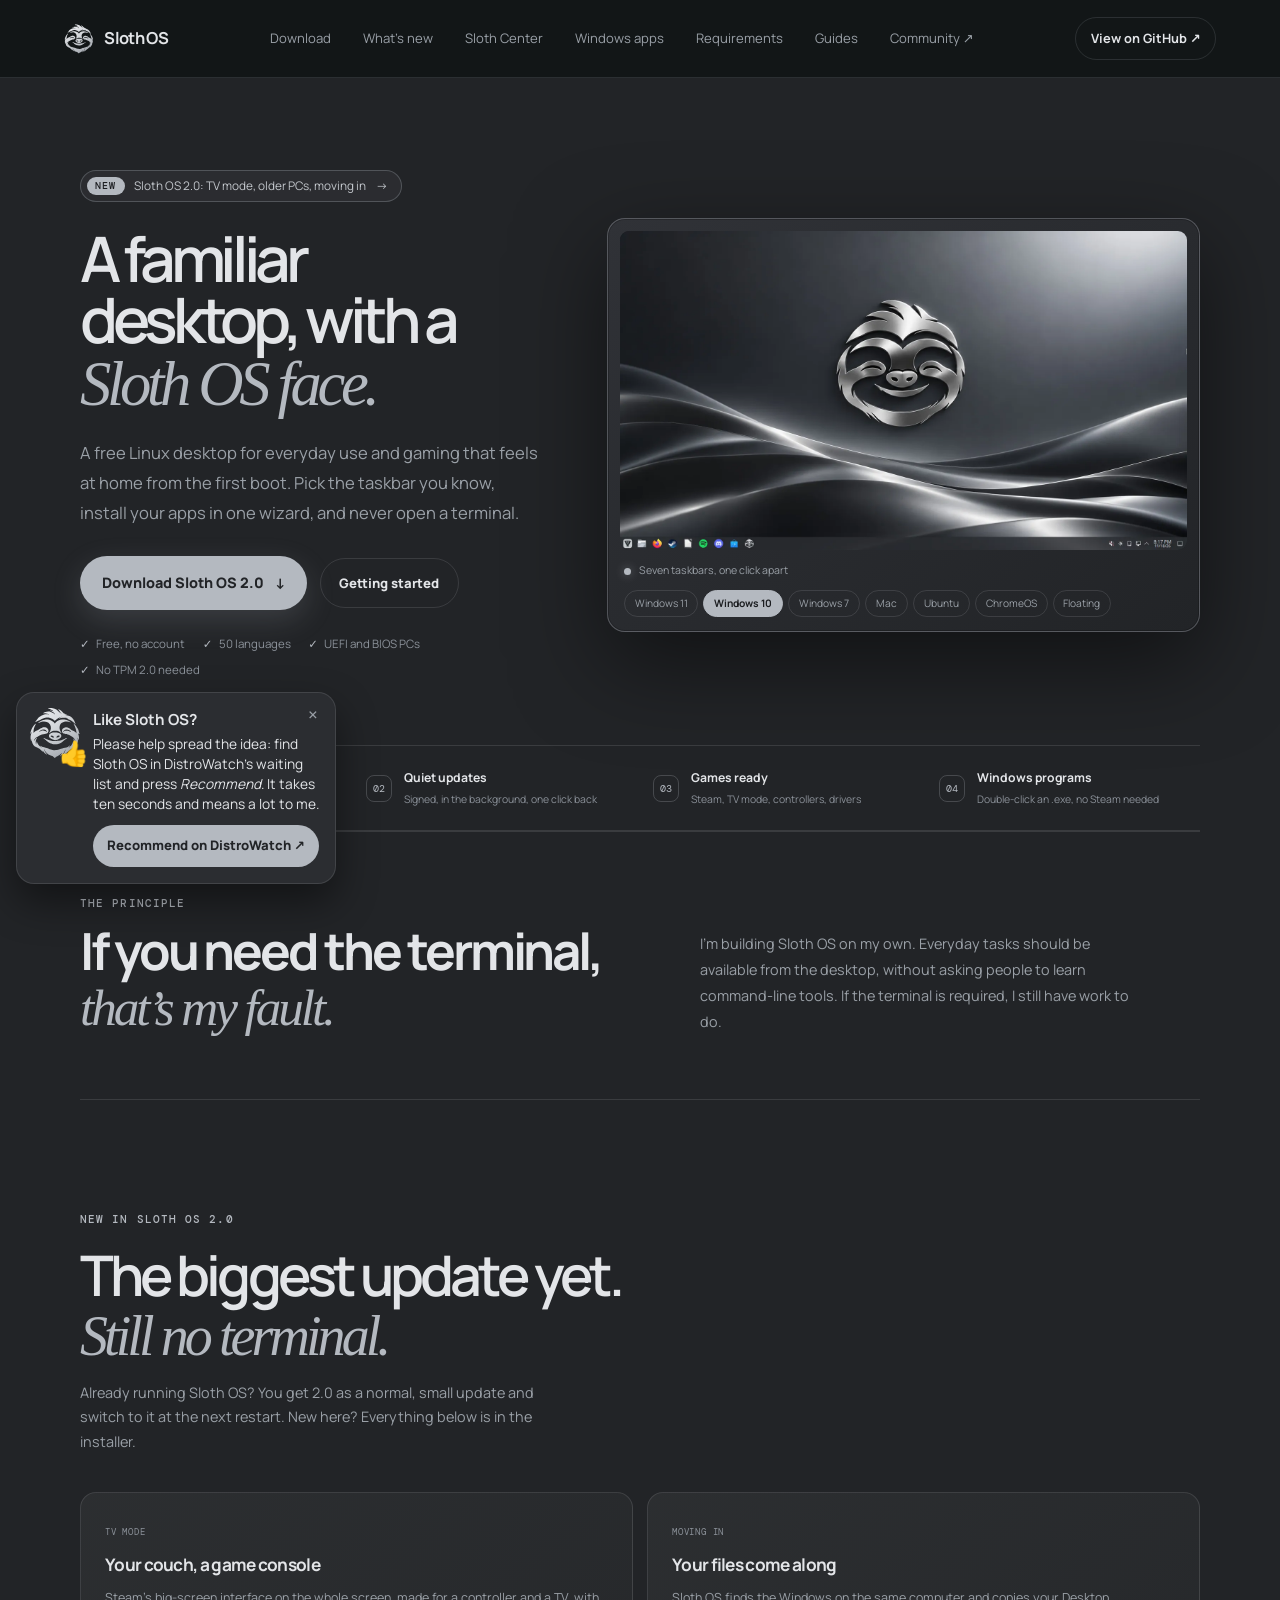
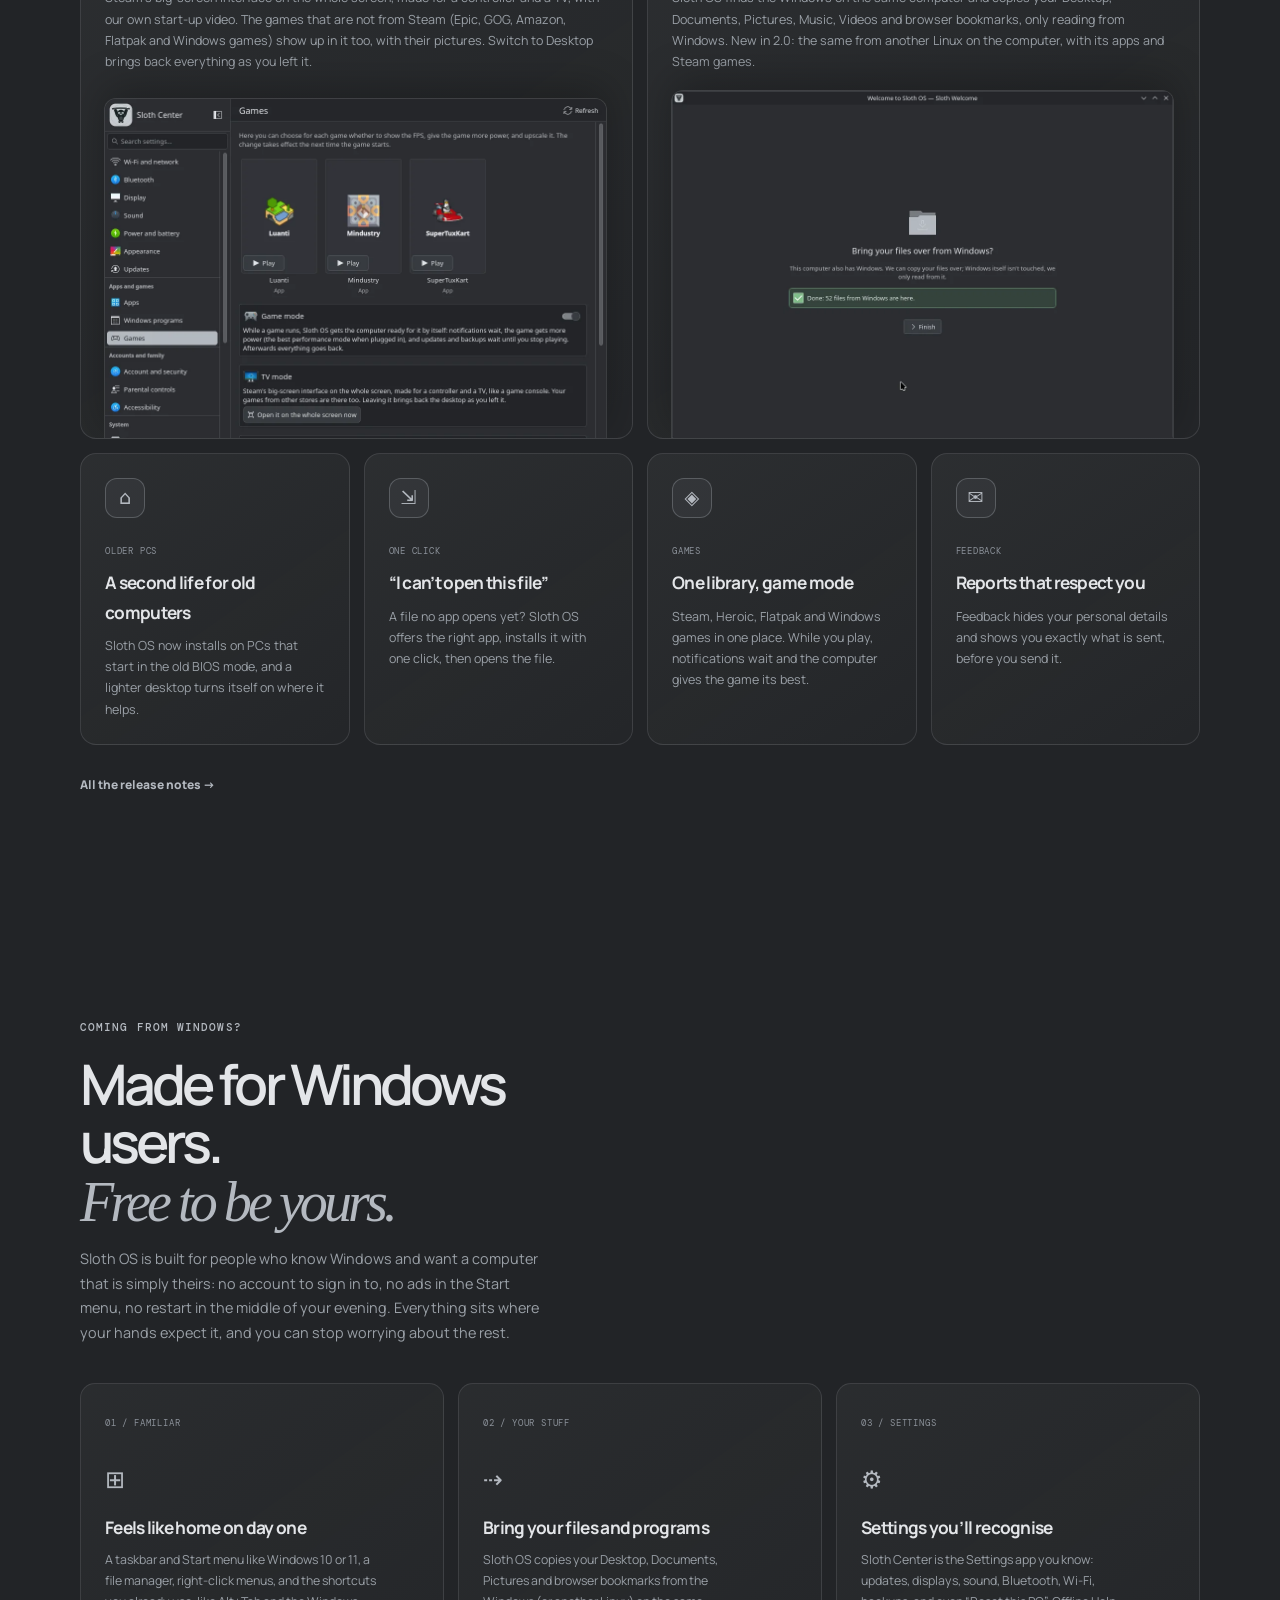
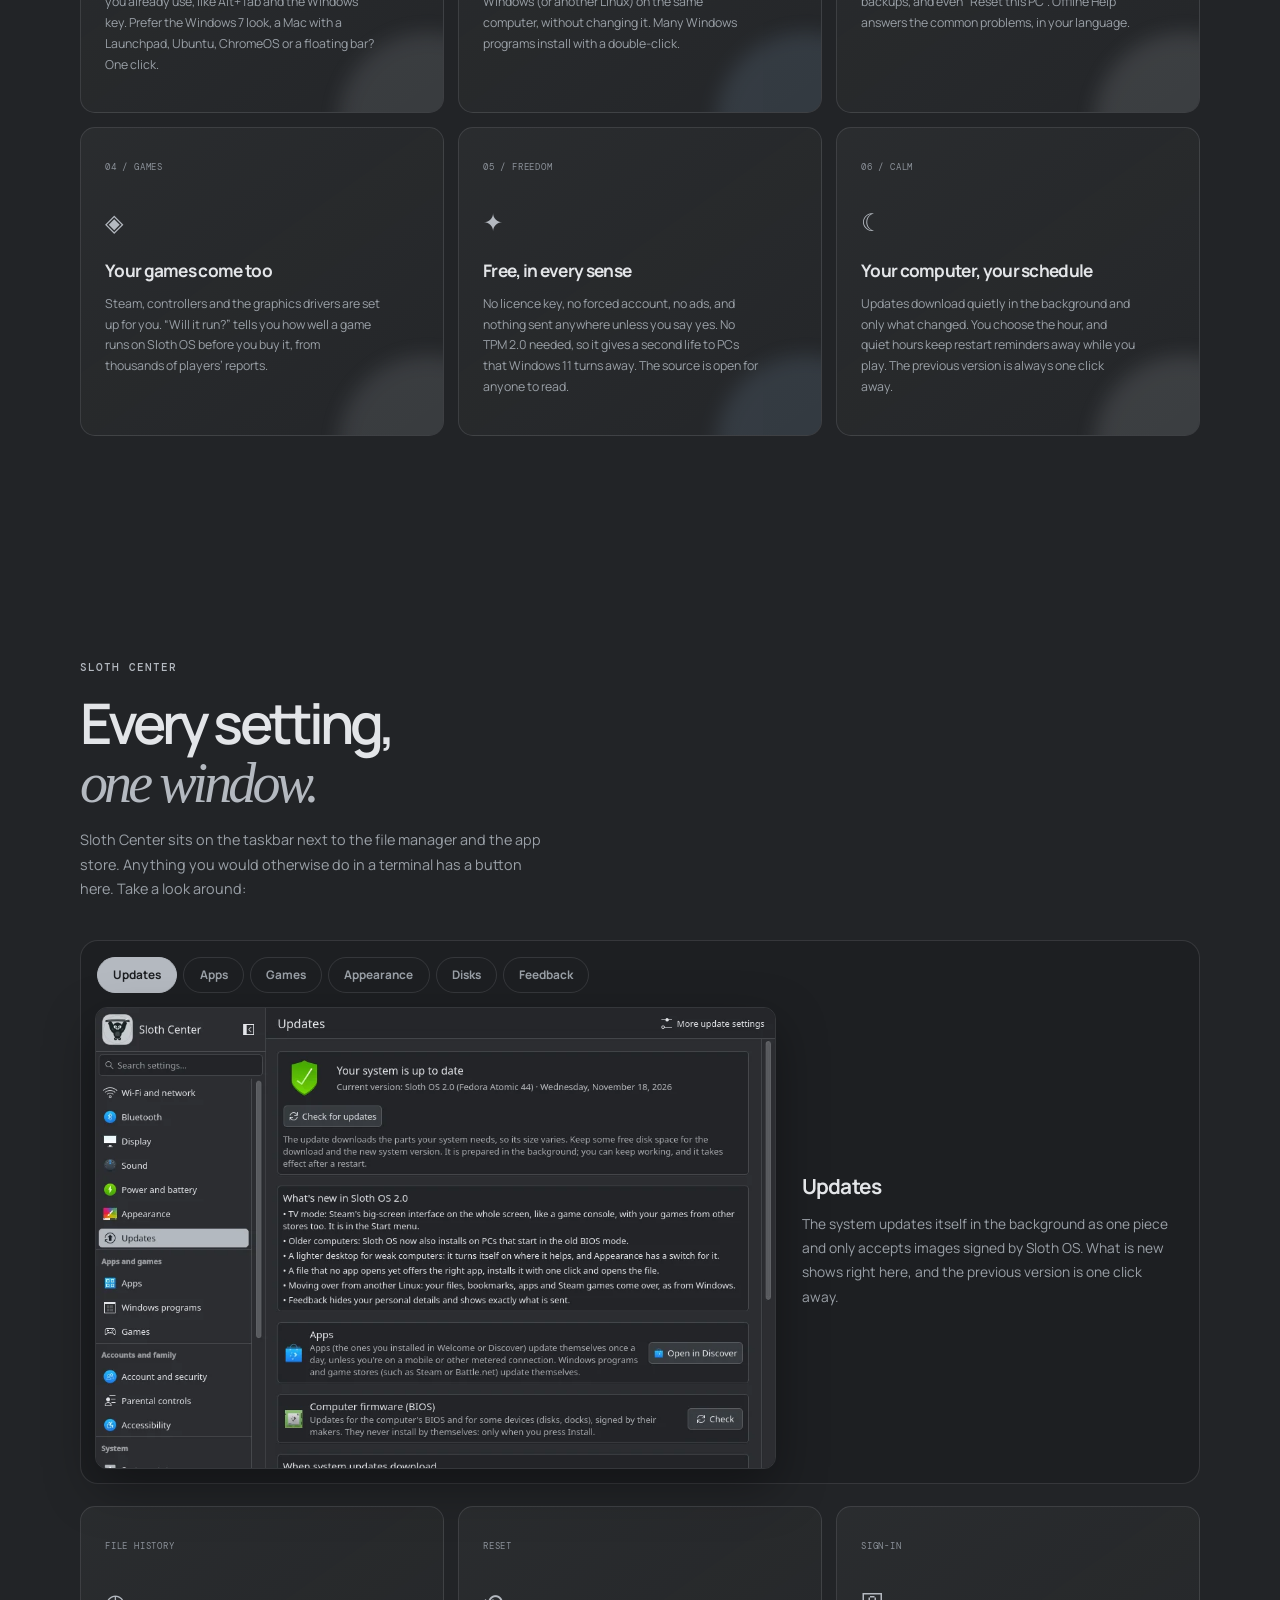
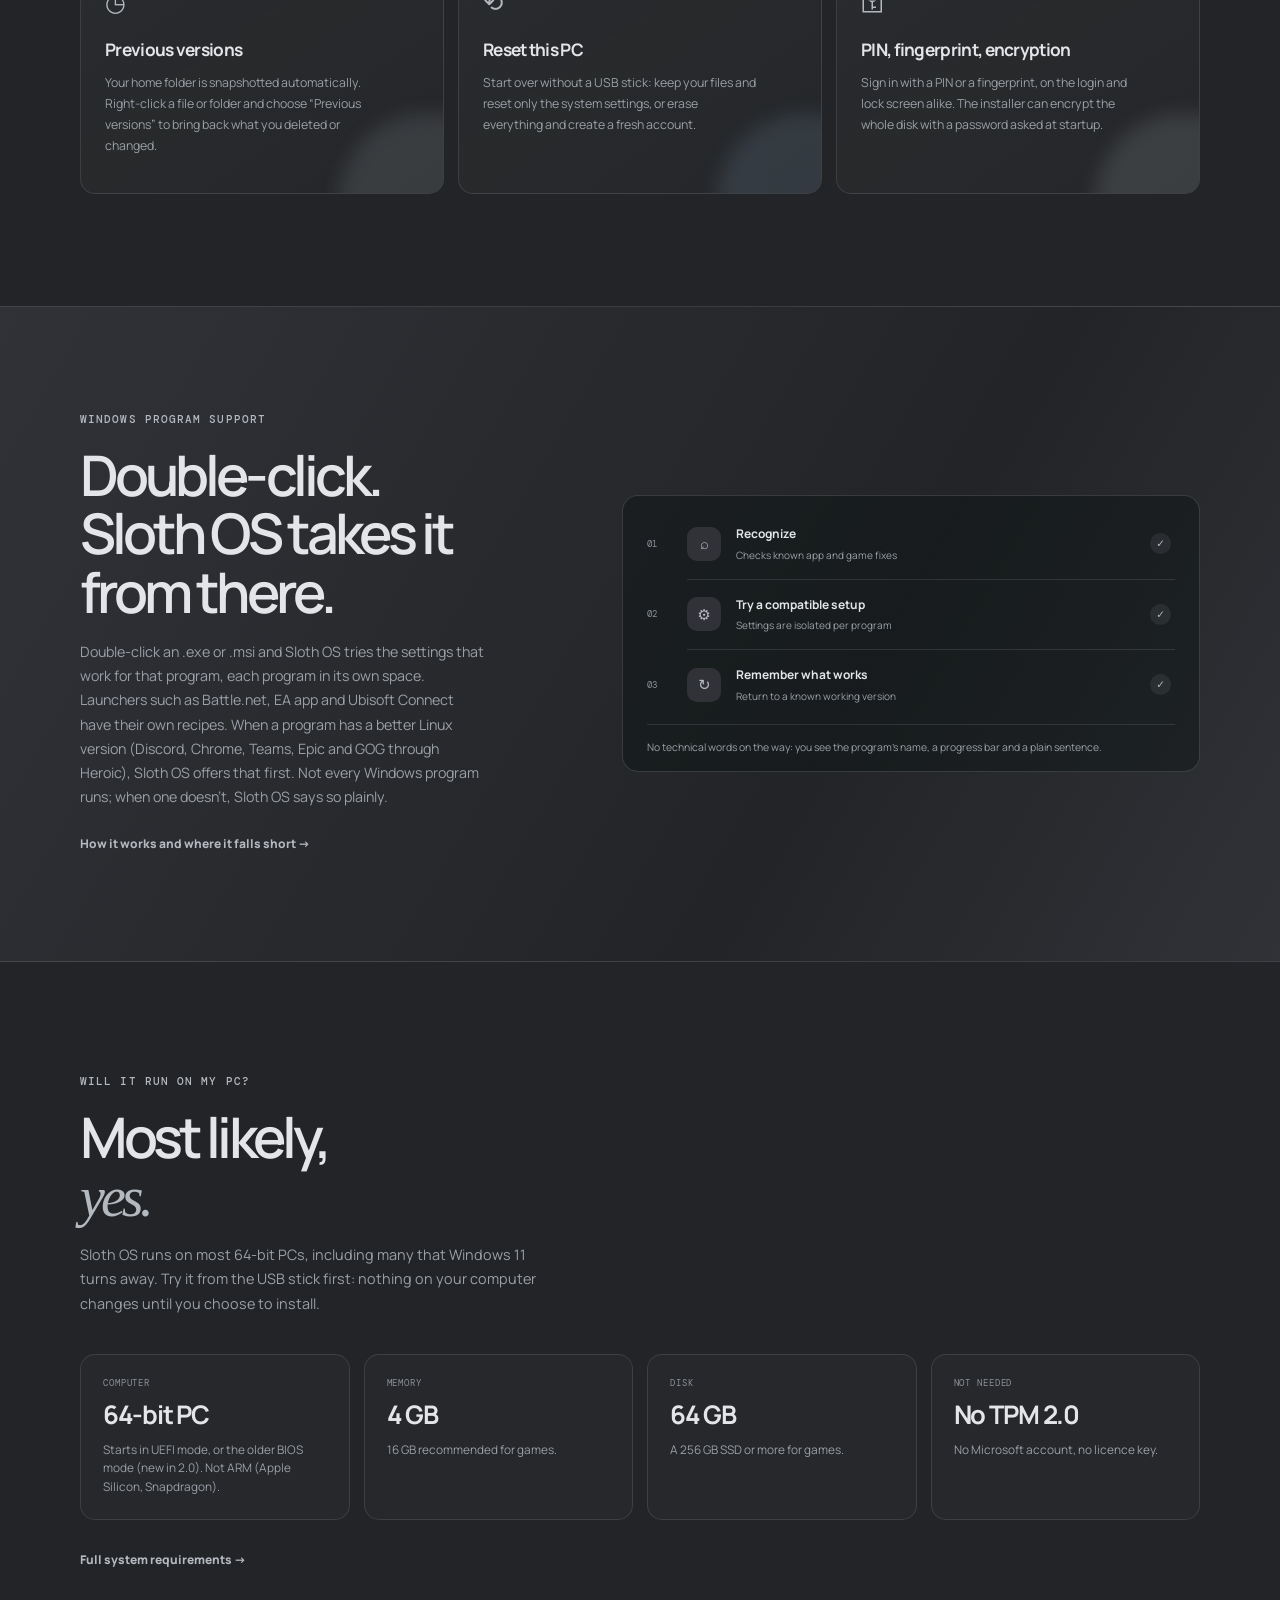
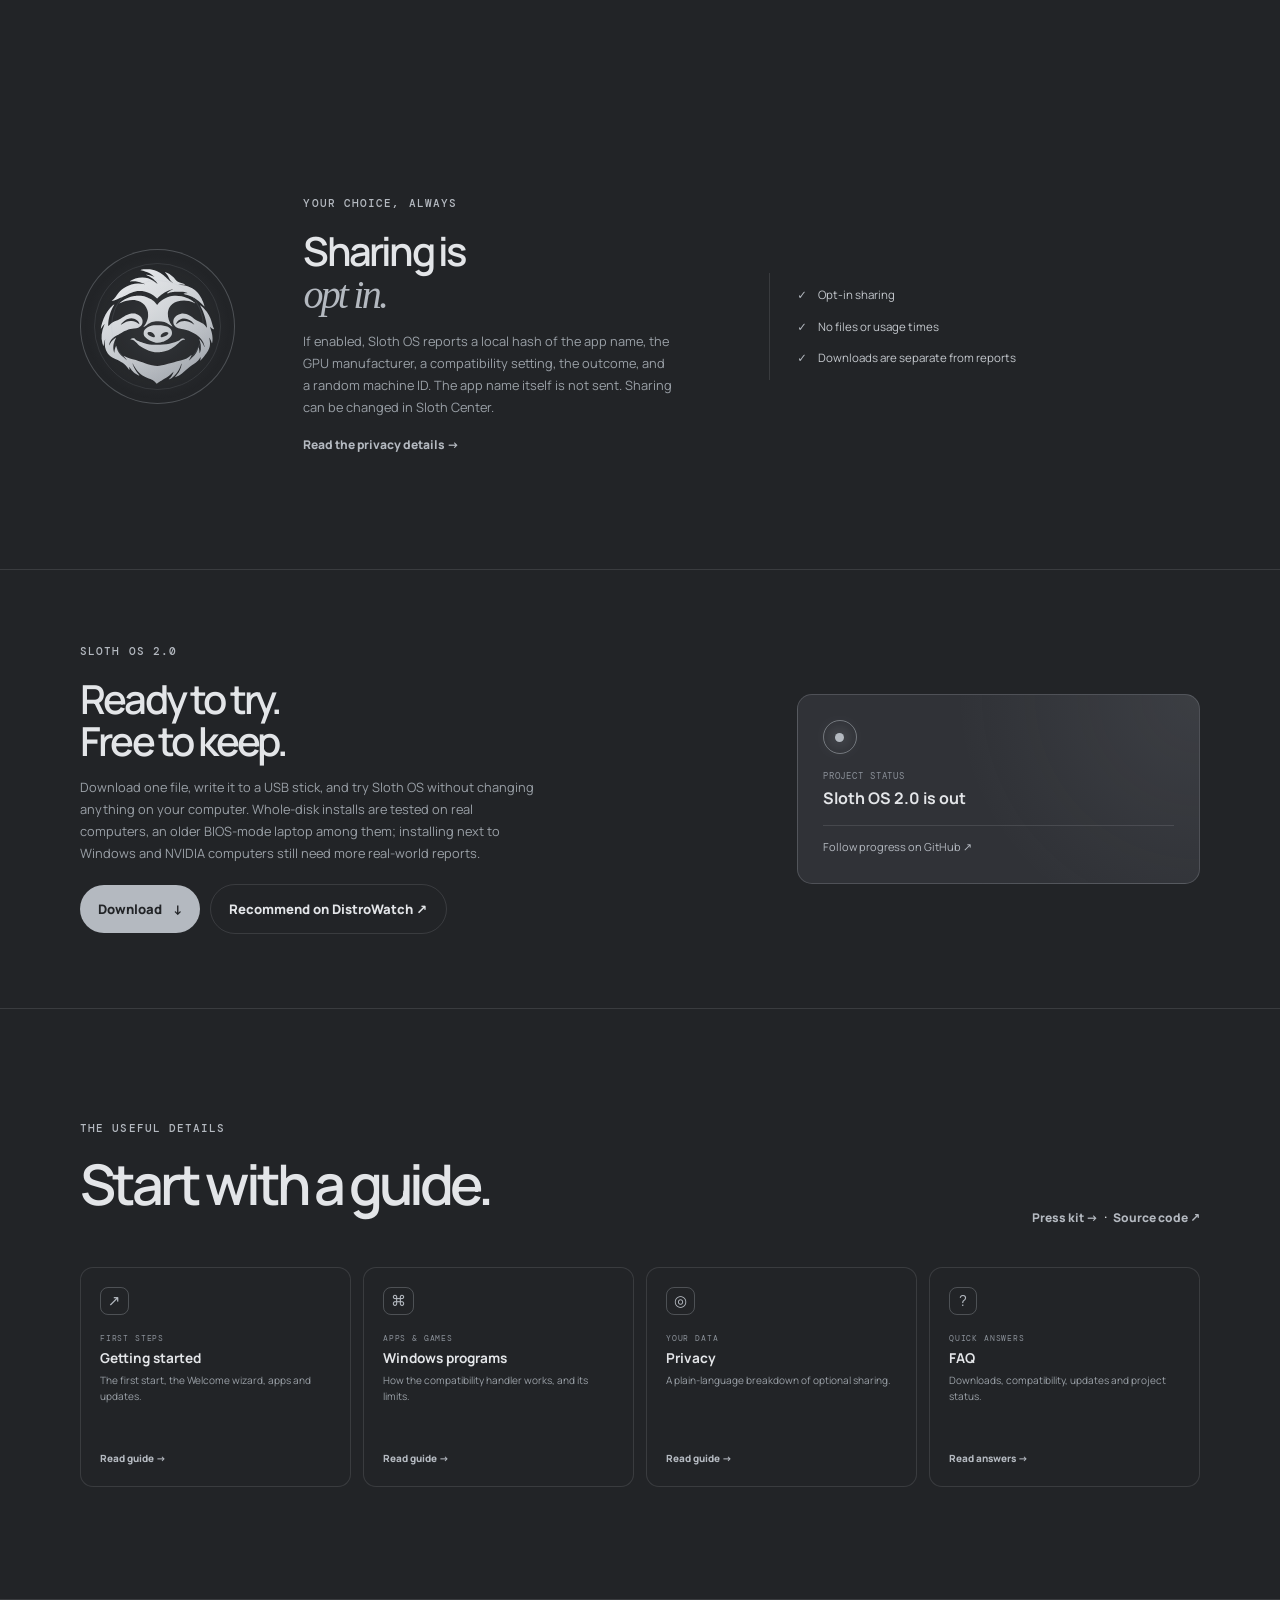
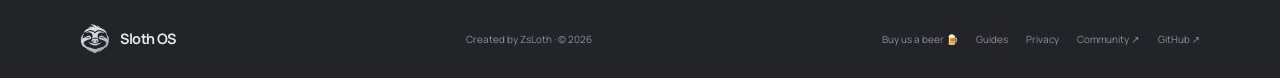
==== docs/index.html @ 5f9463ba "Home page for Sloth OS 2.0: the seven layouts, what's new, a Sloth Center tour, requirements The tas" ====
<!doctype html>
<html lang="en">
<head>
  <meta charset="utf-8">
  <meta name="viewport" content="width=device-width, initial-scale=1">
  <meta name="theme-color" content="#222427">
  <meta name="description" content="Sloth OS 2.0: a free Linux desktop for everyday use and gaming that feels familiar from the first boot. Seven taskbar layouts, TV mode, Windows programs with a double-click, quiet updates, 50 languages.">
  <title>Sloth OS — A familiar desktop, in silver</title>
  <link rel="canonical" href="https://sloth-os-linux.github.io/">
  <meta property="og:type" content="website">
  <meta property="og:site_name" content="Sloth OS">
  <meta property="og:title" content="Sloth OS 2.0 — A familiar desktop, in silver">
  <meta property="og:description" content="A free Linux desktop for everyday use and gaming. Seven taskbar layouts, TV mode, Windows programs with a double-click, and no terminal needed.">
  <meta property="og:url" content="https://sloth-os-linux.github.io/">
  <meta property="og:image" content="https://sloth-os-linux.github.io/assets/og-image.jpg">
  <meta property="og:image:width" content="1200">
  <meta property="og:image:height" content="630">
  <meta property="og:image:alt" content="The Sloth OS desktop: a silver sloth on a graphite wallpaper, with a centered taskbar.">
  <meta name="twitter:card" content="summary_large_image">
  <link rel="icon" href="./favicon.svg?v=sloth-black-icon-20261016" type="image/svg+xml">
  <link rel="preload" as="image" href="./assets/shots/v2/layout-windows11.webp" type="image/webp">
  <link rel="stylesheet" href="./site.css?v=sloth-20-20261118">
  <script src="./site.js?v=sloth-20-20261118" defer></script>
</head>
<body class="home">
  <a class="skip-link" href="#main">Skip to content</a>
  <header class="site-header">
    <a class="brand" href="./index.html" aria-label="Sloth OS home">
      <img class="brand-logo" src="./assets/sloth-logo.svg" alt="">
      <span>Sloth OS</span>
    </a>
    <nav class="main-nav" aria-label="Main navigation"><a href="./download.html">Download</a>
      <a href="#new">What’s new</a><a href="#sloth-center">Sloth Center</a><a href="#windows-apps">Windows apps</a><a href="#requirements">Requirements</a><a href="./getting-started.html">Guides</a>
    <a href="https://github.com/Sloth-OS-Linux/sloth-os/discussions">Community ↗</a></nav>
    <a class="nav-cta" href="https://github.com/Sloth-OS-Linux/sloth-os">View on GitHub ↗</a>
  </header>

  <main id="main">
    <section class="hero hero-20 section-wrap">
      <div class="hero-copy">
        <a class="release-pill" href="#new"><span class="pill-tag">New</span> Sloth OS 2.0: TV mode, older PCs, moving in <span aria-hidden="true">→</span></a>
        <h1>A familiar<br>desktop, with a<br><span>Sloth OS face.</span></h1>
        <p class="hero-lede">A free Linux desktop for everyday use and gaming that feels at home from the first boot. Pick the taskbar you know, install your apps in one wizard, and never open a terminal.</p>
        <div class="hero-actions">
          <a class="button button-primary button-big" href="./download.html">Download Sloth OS 2.0 <span aria-hidden="true">↓</span></a>
          <a class="button button-quiet" href="./getting-started.html">Getting started</a>
        </div>
        <ul class="hero-meta" aria-label="At a glance">
          <li>Free, no account</li><li>50 languages</li><li>UEFI and BIOS PCs</li><li>No TPM 2.0 needed</li>
        </ul>
      </div>
      <figure class="layout-show" data-layout-show>
        <div class="layout-screen">
          <img class="is-active" src="./assets/shots/v2/layout-windows11.webp" width="1600" height="900" alt="Sloth OS with the Windows 11 layout: the Start button and the app icons in the middle of the taskbar." data-name="Windows 11">
          <img src="./assets/shots/v2/layout-windows10.webp" width="1600" height="900" loading="lazy" alt="Sloth OS with the Windows 10 layout: the Start button and the app icons on the left of the taskbar." data-name="Windows 10">
          <img src="./assets/shots/v2/layout-windows7.webp" width="1600" height="900" loading="lazy" alt="Sloth OS with the Windows 7 layout: a classic Start menu, with window names on the taskbar." data-name="Windows 7">
          <img src="./assets/shots/v2/layout-mac.webp" width="1600" height="900" loading="lazy" alt="Sloth OS with the Mac-like layout: a bar at the top and a floating dock at the bottom." data-name="Mac">
          <img src="./assets/shots/v2/layout-ubuntu.webp" width="1600" height="900" loading="lazy" alt="Sloth OS with the Ubuntu-like layout: a bar at the top and a dock on the left." data-name="Ubuntu">
          <img src="./assets/shots/v2/layout-chromeos.webp" width="1600" height="900" loading="lazy" alt="Sloth OS with the ChromeOS-like layout: a launcher in the corner and the apps in the middle." data-name="ChromeOS">
          <img src="./assets/shots/v2/layout-floating.webp" width="1600" height="900" loading="lazy" alt="Sloth OS with the floating layout: a small bar that stays out of the way." data-name="Floating">
        </div>
        <figcaption>
          <span class="layout-label"><span class="preview-dot"></span> Seven taskbars, one click apart</span>
          <span class="layout-chips" role="group" aria-label="Taskbar layouts" data-layout-chips></span>
        </figcaption>
      </figure>
    </section>

    <section class="quick-facts quick-facts-4 section-wrap" aria-label="At a glance">
      <div><span class="fact-icon">01</span><p><b>Feels like home</b><small>Windows, Mac, Ubuntu or ChromeOS layouts</small></p></div>
      <div><span class="fact-icon">02</span><p><b>Quiet updates</b><small>Signed, in the background, one click back</small></p></div>
      <div><span class="fact-icon">03</span><p><b>Games ready</b><small>Steam, TV mode, controllers, drivers</small></p></div>
      <div><span class="fact-icon">04</span><p><b>Windows programs</b><small>Double-click an .exe, no Steam needed</small></p></div>
    </section>

    <section class="principle-band section-wrap reveal" aria-labelledby="principle-title">
      <div><p class="eyebrow">THE PRINCIPLE</p><h2 id="principle-title">If you need the terminal,<br><em>that’s my fault.</em></h2></div>
      <p>I’m building Sloth OS on my own. Everyday tasks should be available from the desktop, without asking people to learn command-line tools. If the terminal is required, I still have work to do.</p>
    </section>

    <section class="section-wrap content-section" id="new">
      <div class="section-heading reveal"><p class="eyebrow">New in Sloth OS 2.0</p><h2>The biggest update yet.<br><em>Still no terminal.</em></h2><p>Already running Sloth OS? You get 2.0 as a normal, small update and switch to it at the next restart. New here? Everything below is in the installer.</p></div>
      <div class="new-grid">
        <article class="new-card new-wide reveal">
          <div class="new-text"><span class="card-number">TV MODE</span><h3>Your couch, a game console</h3><p>Steam’s big-screen interface on the whole screen, made for a controller and a TV, with our own start-up video. The games that are not from Steam (Epic, GOG, Amazon, Flatpak and Windows games) show up in it too, with their pictures. Switch to Desktop brings back everything as you left it.</p></div>
          <button class="new-shot" type="button" data-zoom="./assets/shots/v2/center-games.webp" aria-label="Enlarge: Sloth Center's Games page"><img src="./assets/shots/v2/center-games.webp" width="1010" height="684" loading="lazy" alt="Sloth Center, Games page: SuperTuxKart, Luanti and Mindustry with Play buttons, Game mode switched on, and TV mode with an Open it on the whole screen now button."></button>
        </article>
        <article class="new-card new-wide new-flip reveal">
          <div class="new-text"><span class="card-number">MOVING IN</span><h3>Your files come along</h3><p>Sloth OS finds the Windows on the same computer and copies your Desktop, Documents, Pictures, Music, Videos and browser bookmarks, only reading from Windows. New in 2.0: the same from another Linux on the computer, with its apps and Steam games.</p></div>
          <button class="new-shot new-shot-pair" type="button" data-zoom="./assets/shots/v2/windows-import.webp" aria-label="Enlarge: bringing files over from Windows"><img src="./assets/shots/v2/windows-import.webp" width="1082" height="750" loading="lazy" alt="Bring your files over from Windows? Desktop, Documents, Music, Pictures and Videos ticked, with their sizes, and a Bring over button."><img class="pair-after" src="./assets/shots/v2/windows-import-done.webp" width="1082" height="750" loading="lazy" alt="Done: 52 files from Windows are here."></button>
        </article>
        <article class="new-card reveal"><span class="new-icon" aria-hidden="true">⌂</span><span class="card-number">OLDER PCS</span><h3>A second life for old computers</h3><p>Sloth OS now installs on PCs that start in the old BIOS mode, and a lighter desktop turns itself on where it helps.</p></article>
        <article class="new-card reveal"><span class="new-icon" aria-hidden="true">⇲</span><span class="card-number">ONE CLICK</span><h3>“I can’t open this file”</h3><p>A file no app opens yet? Sloth OS offers the right app, installs it with one click, then opens the file.</p></article>
        <article class="new-card reveal"><span class="new-icon" aria-hidden="true">◈</span><span class="card-number">GAMES</span><h3>One library, game mode</h3><p>Steam, Heroic, Flatpak and Windows games in one place. While you play, notifications wait and the computer gives the game its best.</p></article>
        <article class="new-card reveal"><span class="new-icon" aria-hidden="true">✉</span><span class="card-number">FEEDBACK</span><h3>Reports that respect you</h3><p>Feedback hides your personal details and shows you exactly what is sent, before you send it.</p></article>
      </div>
      <p class="new-more reveal"><a class="text-link" href="./download.html#whats-new">All the release notes <span aria-hidden="true">→</span></a></p>
    </section>

    <section class="section-wrap content-section" id="from-windows">
      <div class="section-heading reveal"><p class="eyebrow">Coming from Windows?</p><h2>Made for Windows users.<br><em>Free to be yours.</em></h2><p>Sloth OS is built for people who know Windows and want a computer that is simply theirs: no account to sign in to, no ads in the Start menu, no restart in the middle of your evening. Everything sits where your hands expect it, and you can stop worrying about the rest.</p></div>
      <div class="feature-grid">
        <article class="feature-card feature-silver reveal"><span class="card-number">01 / FAMILIAR</span><div class="feature-symbol">⊞</div><h3>Feels like home on day one</h3><p>A taskbar and Start menu like Windows 10 or 11, a file manager, right-click menus, and the shortcuts you already use, like Alt+Tab and the Windows key. Prefer the Windows 7 look, a Mac with a Launchpad, Ubuntu, ChromeOS or a floating bar? One click.</p></article>
        <article class="feature-card feature-blue reveal"><span class="card-number">02 / YOUR STUFF</span><div class="feature-symbol">⇢</div><h3>Bring your files and programs</h3><p>Sloth OS copies your Desktop, Documents, Pictures and browser bookmarks from the Windows (or another Linux) on the same computer, without changing it. Many Windows programs install with a double-click.</p></article>
        <article class="feature-card feature-green reveal"><span class="card-number">03 / SETTINGS</span><div class="feature-symbol">⚙</div><h3>Settings you’ll recognise</h3><p>Sloth Center is the Settings app you know: updates, displays, sound, Bluetooth, Wi-Fi, backups, and even “Reset this PC”. Offline Help answers the common problems, in your language.</p></article>
        <article class="feature-card feature-silver reveal"><span class="card-number">04 / GAMES</span><div class="feature-symbol">◈</div><h3>Your games come too</h3><p>Steam, controllers and the graphics drivers are set up for you. “Will it run?” tells you how well a game runs on Sloth OS before you buy it, from thousands of players’ reports.</p></article>
        <article class="feature-card feature-blue reveal"><span class="card-number">05 / FREEDOM</span><div class="feature-symbol">✦</div><h3>Free, in every sense</h3><p>No licence key, no forced account, no ads, and nothing sent anywhere unless you say yes. No TPM 2.0 needed, so it gives a second life to PCs that Windows 11 turns away. The source is open for anyone to read.</p></article>
        <article class="feature-card feature-green reveal"><span class="card-number">06 / CALM</span><div class="feature-symbol">☾</div><h3>Your computer, your schedule</h3><p>Updates download quietly in the background and only what changed. You choose the hour, and quiet hours keep restart reminders away while you play. The previous version is always one click away.</p></article>
      </div>
    </section>

    <section class="section-wrap content-section" id="sloth-center">
      <div class="section-heading reveal"><p class="eyebrow">Sloth Center</p><h2>Every setting,<br><em>one window.</em></h2><p>Sloth Center sits on the taskbar next to the file manager and the app store. Anything you would otherwise do in a terminal has a button here. Take a look around:</p></div>
      <div class="tour reveal" data-tour>
        <div class="tour-tabs" role="tablist" aria-label="Sloth Center pages">
          <button type="button" role="tab" id="tab-updates" aria-controls="panel-updates" aria-selected="true">Updates</button>
          <button type="button" role="tab" id="tab-apps" aria-controls="panel-apps" aria-selected="false" tabindex="-1">Apps</button>
          <button type="button" role="tab" id="tab-games" aria-controls="panel-games" aria-selected="false" tabindex="-1">Games</button>
          <button type="button" role="tab" id="tab-appearance" aria-controls="panel-appearance" aria-selected="false" tabindex="-1">Appearance</button>
          <button type="button" role="tab" id="tab-disks" aria-controls="panel-disks" aria-selected="false" tabindex="-1">Disks</button>
          <button type="button" role="tab" id="tab-feedback" aria-controls="panel-feedback" aria-selected="false" tabindex="-1">Feedback</button>
        </div>
        <div class="tour-panels">
          <figure class="tour-panel" role="tabpanel" id="panel-updates" aria-labelledby="tab-updates"><button class="tour-shot" type="button" data-zoom="./assets/shots/v2/center-updates.webp" aria-label="Enlarge: the Updates page"><img src="./assets/shots/v2/center-updates.webp" width="1010" height="684" loading="lazy" alt="Sloth Center, Updates page: Your system is up to date, Sloth OS 2.0, the list of what is new in 2.0, app updates and computer firmware."></button><figcaption><b>Updates</b> The system updates itself in the background as one piece and only accepts images signed by Sloth OS. What is new shows right here, and the previous version is one click away.</figcaption></figure>
          <figure class="tour-panel" role="tabpanel" id="panel-apps" aria-labelledby="tab-apps" hidden><button class="tour-shot" type="button" data-zoom="./assets/shots/v2/center-apps.webp" aria-label="Enlarge: the Apps page"><img src="./assets/shots/v2/center-apps.webp" width="1010" height="684" loading="lazy" alt="Sloth Center, Apps page: Discord, Firefox, GIMP, Heroic, LibreOffice, LocalSend, Spotify, Steam, Thunderbird, VLC and more, each with Open and Remove."></button><figcaption><b>Apps</b> Every installed app in one list, with Open and Remove. Apps update themselves once a day, and Get more apps opens the store.</figcaption></figure>
          <figure class="tour-panel" role="tabpanel" id="panel-games" aria-labelledby="tab-games" hidden><button class="tour-shot" type="button" data-zoom="./assets/shots/v2/center-games.webp" aria-label="Enlarge: the Games page"><img src="./assets/shots/v2/center-games.webp" width="1010" height="684" loading="lazy" alt="Sloth Center, Games page: the game library with Play buttons, Game mode and TV mode."></button><figcaption><b>Games</b> Every game in one library with a Play button, per-game FPS display and upscaling, Game mode, TV mode and “Will it run?”.</figcaption></figure>
          <figure class="tour-panel" role="tabpanel" id="panel-appearance" aria-labelledby="tab-appearance" hidden><button class="tour-shot" type="button" data-zoom="./assets/shots/v2/center-appearance.webp" aria-label="Enlarge: the Appearance page"><img src="./assets/shots/v2/center-appearance.webp" width="1010" height="684" loading="lazy" alt="Sloth Center, Appearance page: seven taskbar layouts to click, and the color schemes below."></button><figcaption><b>Appearance</b> Seven taskbar layouts and thirteen color schemes, applied the moment you click. Your pinned apps stay where they are.</figcaption></figure>
          <figure class="tour-panel" role="tabpanel" id="panel-disks" aria-labelledby="tab-disks" hidden><button class="tour-shot" type="button" data-zoom="./assets/shots/v2/center-disks-windows.webp" aria-label="Enlarge: the Disks page"><img src="./assets/shots/v2/center-disks-windows.webp" width="1010" height="684" loading="lazy" alt="Sloth Center, Disks page: networks, Delete unneeded files, and Bring files over from Windows."></button><figcaption><b>Disks</b> What uses the space, the disks’ health, network folders, sharing a folder with the computers at home, cleaning up, and bringing files over from Windows.</figcaption></figure>
          <figure class="tour-panel" role="tabpanel" id="panel-feedback" aria-labelledby="tab-feedback" hidden><button class="tour-shot" type="button" data-zoom="./assets/shots/v2/center-feedback.webp" aria-label="Enlarge: the Feedback page"><img src="./assets/shots/v2/center-feedback.webp" width="1010" height="684" loading="lazy" alt="Sloth Center, Feedback page: problem, idea or other, a box to describe what happened, and Show what is sent."></button><figcaption><b>Feedback</b> Tell the developers what went wrong in your own words. Personal details are hidden, and you can see exactly what is sent.</figcaption></figure>
        </div>
      </div>
      <div class="feature-grid feature-grid-tight">
        <article class="feature-card feature-silver reveal"><span class="card-number">FILE HISTORY</span><div class="feature-symbol">◷</div><h3>Previous versions</h3><p>Your home folder is snapshotted automatically. Right-click a file or folder and choose “Previous versions” to bring back what you deleted or changed.</p></article>
        <article class="feature-card feature-blue reveal"><span class="card-number">RESET</span><div class="feature-symbol">⟲</div><h3>Reset this PC</h3><p>Start over without a USB stick: keep your files and reset only the system settings, or erase everything and create a fresh account.</p></article>
        <article class="feature-card feature-green reveal"><span class="card-number">SIGN-IN</span><div class="feature-symbol">⚿</div><h3>PIN, fingerprint, encryption</h3><p>Sign in with a PIN or a fingerprint, on the login and lock screen alike. The installer can encrypt the whole disk with a password asked at startup.</p></article>
      </div>
    </section>

    <section class="windows-section" id="windows-apps">
      <div class="section-wrap windows-grid">
        <div class="windows-copy reveal"><p class="eyebrow">Windows program support</p><h2>Double-click.<br>Sloth OS takes it from there.</h2><p>Double-click an .exe or .msi and Sloth OS tries the settings that work for that program, each program in its own space. Launchers such as Battle.net, EA app and Ubisoft Connect have their own recipes. When a program has a better Linux version (Discord, Chrome, Teams, Epic and GOG through Heroic), Sloth OS offers that first. Not every Windows program runs; when one doesn’t, Sloth OS says so plainly.</p><a class="text-link" href="./windows-apps.html">How it works and where it falls short <span aria-hidden="true">→</span></a></div>
        <div class="flow-card reveal">
          <div class="flow-row"><span class="flow-step">01</span><span class="flow-icon">⌕</span><div><b>Recognize</b><small>Checks known app and game fixes</small></div><span class="flow-check">✓</span></div><div class="flow-line"></div>
          <div class="flow-row"><span class="flow-step">02</span><span class="flow-icon">⚙</span><div><b>Try a compatible setup</b><small>Settings are isolated per program</small></div><span class="flow-check">✓</span></div><div class="flow-line"></div>
          <div class="flow-row"><span class="flow-step">03</span><span class="flow-icon">↻</span><div><b>Remember what works</b><small>Return to a known working version</small></div><span class="flow-check">✓</span></div>
          <div class="flow-foot">No technical words on the way: you see the program’s name, a progress bar and a plain sentence.</div>
        </div>
      </div>
    </section>

    <section class="section-wrap content-section" id="requirements">
      <div class="section-heading reveal"><p class="eyebrow">Will it run on my PC?</p><h2>Most likely,<br><em>yes.</em></h2><p>Sloth OS runs on most 64-bit PCs, including many that Windows 11 turns away. Try it from the USB stick first: nothing on your computer changes until you choose to install.</p></div>
      <div class="req-grid">
        <div class="req-card reveal"><small>COMPUTER</small><b>64-bit PC</b><span>Starts in UEFI mode, or the older BIOS mode (new in 2.0). Not ARM (Apple Silicon, Snapdragon).</span></div>
        <div class="req-card reveal"><small>MEMORY</small><b>4 GB</b><span>16 GB recommended for games.</span></div>
        <div class="req-card reveal"><small>DISK</small><b>64 GB</b><span>A 256 GB SSD or more for games.</span></div>
        <div class="req-card reveal"><small>NOT NEEDED</small><b>No TPM 2.0</b><span>No Microsoft account, no licence key.</span></div>
      </div>
      <p class="new-more reveal"><a class="text-link" href="./download.html#requirements">Full system requirements <span aria-hidden="true">→</span></a></p>
    </section>

    <section class="section-wrap content-section privacy-section" id="privacy">
      <div class="privacy-mark" aria-hidden="true"><img src="./assets/sloth-logo.svg" alt=""></div>
      <div class="privacy-copy reveal"><p class="eyebrow">Your choice, always</p><h2>Sharing is<br><em>opt in.</em></h2><p>If enabled, Sloth OS reports a local hash of the app name, the GPU manufacturer, a compatibility setting, the outcome, and a random machine ID. The app name itself is not sent. Sharing can be changed in Sloth Center.</p><a class="text-link" href="./privacy.html">Read the privacy details <span aria-hidden="true">→</span></a></div>
      <div class="privacy-points reveal"><p><span>✓</span> Opt-in sharing</p><p><span>✓</span> No files or usage times</p><p><span>✓</span> Downloads are separate from reports</p></div>
    </section>

    <section class="release-section">
      <div class="section-wrap release-card">
        <div class="reveal"><p class="eyebrow">Sloth OS 2.0</p><h2>Ready to try.<br>Free to keep.</h2><p>Download one file, write it to a USB stick, and try Sloth OS without changing anything on your computer. Whole-disk installs are tested on real computers, an older BIOS-mode laptop among them; installing next to Windows and NVIDIA computers still need more real-world reports.</p><a class="button button-primary" href="./download.html">Download <span aria-hidden="true">↓</span></a><a class="button button-quiet" href="https://distrowatch.com/dwres.php?resource=links#new" rel="noopener">Recommend on DistroWatch ↗</a></div>
        <div class="release-status reveal"><span class="status-ring"><i></i></span><small>PROJECT STATUS</small><b>Sloth OS 2.0 is out</b><span class="status-rule"></span><a href="https://github.com/Sloth-OS-Linux/sloth-os">Follow progress on GitHub ↗</a></div>
      </div>
    </section>

    <section class="section-wrap content-section docs-section">
      <div class="section-heading section-heading-row reveal"><div><p class="eyebrow">The useful details</p><h2>Start with a guide.</h2></div><span><a class="text-link" href="./press.html">Press kit →</a> &nbsp;·&nbsp; <a class="text-link" href="https://github.com/Sloth-OS-Linux/sloth-os">Source code ↗</a></span></div>
      <div class="guide-grid">
        <a class="guide-card reveal" href="./getting-started.html"><span class="guide-icon">↗</span><small>FIRST STEPS</small><b>Getting started</b><span>The first start, the Welcome wizard, apps and updates.</span><i>Read guide →</i></a>
        <a class="guide-card reveal" href="./windows-apps.html"><span class="guide-icon">⌘</span><small>APPS & GAMES</small><b>Windows programs</b><span>How the compatibility handler works, and its limits.</span><i>Read guide →</i></a>
        <a class="guide-card reveal" href="./privacy.html"><span class="guide-icon">◎</span><small>YOUR DATA</small><b>Privacy</b><span>A plain-language breakdown of optional sharing.</span><i>Read guide →</i></a>
        <a class="guide-card reveal" href="./faq.html"><span class="guide-icon">?</span><small>QUICK ANSWERS</small><b>FAQ</b><span>Downloads, compatibility, updates and project status.</span><i>Read answers →</i></a>
      </div>
    </section>
  </main>

  <dialog class="lightbox" aria-label="Enlarged picture"><button class="lightbox-close" type="button" aria-label="Close">×</button><img src="" alt=""></dialog>

  <footer class="site-footer"><div class="section-wrap footer-inner"><a class="brand" href="./index.html"><img class="brand-logo" src="./assets/sloth-logo.svg" alt=""><span>Sloth OS</span></a><span>Created by ZsLoth · © 2026</span><nav aria-label="Footer"><a href="https://ko-fi.com/slothos">Buy us a beer 🍺</a><a href="./getting-started.html">Guides</a><a href="./privacy.html">Privacy</a><a href="https://github.com/Sloth-OS-Linux/sloth-os/discussions">Community ↗</a><a href="https://github.com/Sloth-OS-Linux/sloth-os">GitHub ↗</a></nav></div></footer>
</body>
</html>
---- docs/site.css ----
@import url('https://fonts.googleapis.com/css2?family=DM+Mono:wght@400;500&family=Manrope:wght@400;500;600;700;800&display=swap');

:root{color-scheme:dark;--bg:#222427;--panel:#2b2d31;--panel-2:#303237;--ink:#e3e5e8;--muted:#9aa0a7;--soft:#8b9199;--line:rgba(227,229,232,.12);--mint:#b4b9c0;--mint-2:#cfd3d8;--blue:#8fb0cf;--serif:Georgia,"Times New Roman",serif;--sans:"Manrope",Inter,ui-sans-serif,system-ui,-apple-system,"Segoe UI",sans-serif;--mono:"DM Mono",ui-monospace,SFMono-Regular,Consolas,monospace}
*{box-sizing:border-box}
html{scroll-behavior:smooth;scroll-padding-top:96px}
body{margin:0;background:var(--bg);color:var(--ink);font-family:var(--sans);font-size:15px;line-height:1.7;-webkit-font-smoothing:antialiased}
a{color:inherit;text-decoration:none}
a:hover{color:var(--mint)}
button{font:inherit}
.skip-link{position:absolute;left:1rem;top:-4rem;z-index:20;padding:.7rem 1rem;background:var(--mint);color:#1c1e21;border-radius:.6rem}
.skip-link:focus{top:1rem}
.site-header{height:78px;display:flex;align-items:center;justify-content:space-between;gap:1.5rem;padding:0 max(5vw,calc((100vw - 1200px)/2));border-bottom:1px solid var(--line);position:sticky;top:0;z-index:10;background:rgba(16,21,22,.88);backdrop-filter:blur(18px)}
.brand{display:inline-flex;align-items:center;gap:.65rem;font-size:1.03rem;font-weight:700;letter-spacing:-.04em;white-space:nowrap}.brand-logo{width:30px;height:30px;object-fit:contain}.desktop-preview{margin:0;min-width:0;padding:13px;border:1px solid rgba(180,185,192,.32);border-radius:16px;background:linear-gradient(145deg,#303237,#222427);box-shadow:0 24px 80px rgba(0,0,0,.42)}.desktop-preview img{display:block;width:100%;height:auto;border-radius:8px}.desktop-preview figcaption{display:flex;align-items:center;gap:8px;padding:11px 4px 1px;color:#9aa0a7;font-size:.63rem}.preview-dot{width:7px;height:7px;flex:0 0 7px;border-radius:50%;background:#b4b9c0;box-shadow:0 0 10px rgba(180,185,192,.48)}
.brand-light{font-weight:500;color:#c3c7cc;margin-left:.1em}
.brand-mark{width:28px;height:28px;border:1px solid rgba(180,185,192,.55);border-radius:50%;position:relative;display:inline-block;background:linear-gradient(145deg,#cfd3d8,#9da2a9);box-shadow:0 0 22px rgba(180,185,192,.16)}
.brand-mark:before,.brand-mark:after{content:"";position:absolute;top:5px;width:7px;height:7px;border-radius:50%;background:#1c1e21}
.brand-mark:before{left:5px}.brand-mark:after{right:5px}
.brand-mark i{position:absolute;left:8px;bottom:5px;width:10px;height:6px;border-bottom:2px solid #1c1e21;border-radius:50%}
.brand-mark b{position:absolute;left:12px;top:11px;width:3px;height:3px;background:#1c1e21;border-radius:50%}
.main-nav{display:flex;align-items:center;gap:2rem;color:#9aa0a7;font-size:.82rem}
.main-nav a,.site-header .nav-cta{transition:color .2s ease}
.nav-cta{font-size:.8rem;font-weight:700;border:1px solid var(--line);border-radius:999px;padding:.58rem .9rem}
.nav-cta span{color:var(--mint);padding-left:.25rem}
.section-wrap{width:min(1120px,90vw);margin-inline:auto}
.hero{min-height:620px;padding:92px 0 65px;display:grid;grid-template-columns:1fr 1.05fr;align-items:center;gap:5vw}
.eyebrow{font:500 .68rem/1.4 var(--mono);letter-spacing:.1em;text-transform:uppercase;color:var(--mint);margin:0 0 1.2rem}
.pulse{display:inline-block;width:7px;height:7px;background:var(--mint);border-radius:50%;margin-right:.55rem;box-shadow:0 0 0 4px rgba(180,185,192,.1)}
h1,h2,h3,p{margin-top:0}
h1{font-size:clamp(3.2rem,7vw,6.1rem);line-height:.98;letter-spacing:-.085em;margin:0 0 1.4rem;font-weight:600}
h1 span{font-family:var(--serif);font-style:italic;font-weight:400;color:var(--mint);letter-spacing:-.07em}
.hero-lede{max-width:470px;color:#9aa0a7;font-size:1.04rem;line-height:1.8;margin-bottom:1.75rem}
.hero-actions{display:flex;gap:.8rem;align-items:center;flex-wrap:wrap}
.button{display:inline-flex;align-items:center;justify-content:center;gap:.65rem;border-radius:999px;padding:.78rem 1.15rem;font-size:.82rem;font-weight:800;transition:transform .2s ease,background .2s ease}
.button:hover{transform:translateY(-2px);color:#222427}
.button-primary{background:var(--mint);color:#222427}
.button-primary:hover{background:#e3e5e8}
.button-quiet{border:1px solid var(--line);color:#e3e5e8}
.button-quiet:hover{background:#e3e5e8;border-color:#e3e5e8;color:#222427}
.hero-note{font-size:.75rem;color:var(--soft);margin-top:1.1rem;max-width:410px}
.desktop-scene{position:relative;min-height:380px;display:flex;align-items:center;justify-content:center}
.scene-glow{position:absolute;width:78%;height:78%;border-radius:50%;background:radial-gradient(circle,rgba(113,150,114,.25),rgba(16,21,22,0) 68%);filter:blur(14px)}
.desktop-card{width:min(100%,510px);position:relative;border:1px solid rgba(235,244,240,.24);border-radius:18px;overflow:hidden;background:#303237;box-shadow:0 30px 90px rgba(0,0,0,.48);transform:perspective(1000px) rotateY(-5deg) rotateX(2deg)}
.desktop-top{height:38px;background:#303237;border-bottom:1px solid var(--line);display:flex;align-items:center;justify-content:space-between;padding:0 14px;color:#9aa0a7;font:400 .62rem var(--mono)}
.window-dots{display:flex;gap:5px}.window-dots i{display:block;width:6px;height:6px;border-radius:50%;background:#8b9199}.window-dots i:first-child{background:#9aa0a7}
.top-status{color:#c3c7cc;font-size:.57rem}
.desktop-wallpaper{height:285px;position:relative;overflow:hidden;background:radial-gradient(ellipse at 78% 20%,rgba(183,213,184,.28),transparent 34%),linear-gradient(135deg,#303237 0%,#222427 48%,#303237 100%)}
.desktop-wallpaper:after{content:"";position:absolute;inset:0;background:repeating-linear-gradient(125deg,transparent 0 58px,rgba(235,244,227,.025) 59px 60px)}
.wallpaper-orbit{position:absolute;border:1px solid rgba(204,231,196,.16);border-radius:50%;transform:rotate(-24deg)}
.orbit-one{width:540px;height:260px;right:-80px;top:35px}.orbit-two{width:440px;height:200px;right:-10px;top:65px}
.wallpaper-copy{position:absolute;z-index:1;left:35px;top:39px;display:flex;flex-direction:column}
.tiny-label,.widget-label{font:400 .5rem var(--mono);letter-spacing:.13em;color:#c3c7cc}
.wallpaper-copy strong{font-family:var(--serif);font-weight:400;font-size:2.6rem;line-height:1.02;letter-spacing:-.05em;margin:15px 0;color:#e3e5e8}
.wallpaper-caption{font-size:.65rem;color:#c3c7cc}
.desktop-widget{position:absolute;right:22px;bottom:18px;width:175px;padding:13px;background:rgba(18,27,26,.68);border:1px solid rgba(240,250,240,.19);border-radius:10px;backdrop-filter:blur(12px);z-index:2}
.desktop-widget strong{display:block;font-size:.72rem;margin:.4rem 0}.desktop-widget small{display:block;color:#9aa0a7;font-size:.57rem;line-height:1.5}
.status-dot{display:inline-block;width:6px;height:6px;background:var(--mint);border-radius:50%;margin-right:.3rem;vertical-align:1px}
.desktop-dock{height:52px;background:#303237;display:flex;align-items:center;justify-content:center;gap:12px}
.dock-start{display:grid;place-items:center;width:24px;height:24px;background:rgba(201,233,170,.13);border-radius:7px}
.dock-start b{display:block;width:10px;height:10px;border:1.5px solid #cfd3d8;border-radius:3px}
.dock-icon{width:23px;height:23px;display:grid;place-items:center;border-radius:6px;font-size:.78rem}
.icon-browser{background:#8fb0cf;color:#222427}.icon-files{background:#b4b9c0;color:#222427}.icon-store{background:#8fb0cf;color:#222427}
.dock-divider{height:18px;width:1px;background:var(--line);margin-left:2px}
.dock-clock{text-align:center;color:#c3c7cc;font:.54rem var(--mono);line-height:1.25}
.dock-clock small{color:#8b9199;font-size:.43rem}
.scene-chip{position:absolute;right:-10px;bottom:7px;background:#303237;border:1px solid rgba(232,242,239,.17);border-radius:12px;padding:12px 15px;display:flex;align-items:center;gap:10px;box-shadow:0 12px 35px rgba(0,0,0,.32)}
.chip-check{width:24px;height:24px;border-radius:50%;display:grid;place-items:center;background:rgba(180,185,192,.14);color:var(--mint);font-size:.8rem}
.scene-chip b,.scene-chip small{display:block}.scene-chip b{font-size:.68rem}.scene-chip small{color:var(--muted);font-size:.58rem;margin-top:2px}
.scene-caption{position:absolute;right:0;top:4px;color:#8b9199;font:400 .55rem var(--mono);letter-spacing:.02em}
.quick-facts{border-top:1px solid var(--line);border-bottom:1px solid var(--line);padding:22px 0;display:grid;grid-template-columns:repeat(3,1fr);gap:25px}
.quick-facts>div{display:flex;align-items:center;gap:12px}
.fact-icon{font:400 .6rem var(--mono);color:var(--mint);border:1px solid rgba(180,185,192,.25);border-radius:8px;padding:6px}
.quick-facts p{margin:0}.quick-facts b,.quick-facts small{display:block}.quick-facts b{font-size:.76rem}.quick-facts small{font-size:.65rem;color:var(--soft);margin-top:2px}
.content-section{padding-top:112px;padding-bottom:112px}
.section-heading{max-width:550px;margin-bottom:38px}
.section-heading h2,.windows-copy h2,.privacy-copy h2,.release-card h2{font-size:clamp(2.2rem,4.5vw,3.5rem);line-height:1.04;letter-spacing:-.07em;font-weight:600;margin-bottom:1rem}
.section-heading h2 em,.privacy-copy h2 em{font-family:var(--serif);color:var(--mint);font-weight:400}
.section-heading>p:last-child{color:var(--muted);max-width:470px;font-size:.9rem}
.feature-grid{display:grid;grid-template-columns:repeat(3,1fr);gap:14px}
.feature-card{min-height:275px;padding:24px;border:1px solid var(--line);border-radius:15px;background:linear-gradient(145deg,rgba(235,241,229,.045),rgba(235,241,229,.01));position:relative;overflow:hidden}
.feature-card:after{content:"";width:180px;height:180px;border-radius:50%;position:absolute;right:-75px;bottom:-100px;filter:blur(10px);opacity:.15}
.feature-silver:after{background:#b4b9c0}.feature-blue:after{background:#8fb0cf}.feature-green:after{background:#c3c7cc}
.card-number{font:400 .55rem var(--mono);letter-spacing:.09em;color:#8b9199}
.feature-symbol{font-size:1.5rem;color:var(--mint);margin:25px 0 13px}.feature-symbol img{width:55px;height:55px;object-fit:contain;vertical-align:middle}
.feature-card h3{font-size:1.08rem;letter-spacing:-.04em;margin-bottom:.5rem}
.feature-card p{color:#9aa0a7;font-size:.77rem;line-height:1.7;max-width:275px}
.feature-card a{position:absolute;bottom:22px;font-size:.68rem;font-weight:700;color:#c3c7cc}
.feature-card a span{color:var(--mint)}
.windows-section{background:linear-gradient(120deg,#303237,#222427 65%,#303237);border-block:1px solid var(--line);padding:105px 0}
.windows-grid{display:grid;grid-template-columns:.85fr 1.15fr;align-items:center;gap:9vw}
.windows-copy>p:not(.eyebrow){color:#9aa0a7;font-size:.89rem;max-width:405px;margin-bottom:1.3rem}
.windows-copy h2{margin-bottom:1.2rem}
.text-link{font-size:.75rem;font-weight:800;color:var(--mint)}
.flow-card{background:rgba(11,17,18,.42);border:1px solid rgba(229,244,234,.14);border-radius:16px;padding:13px 24px}
.flow-row{display:grid;grid-template-columns:28px 37px 1fr 25px;align-items:center;gap:12px;padding:15px 0}
.flow-step{font:400 .58rem var(--mono);color:#8b9199}
.flow-icon{height:34px;width:34px;border-radius:10px;background:#303237;color:var(--mint);display:grid;place-items:center}
.flow-row b,.flow-row small{display:block}.flow-row b{font-size:.75rem}.flow-row small{font-size:.63rem;color:#9aa0a7;margin-top:2px}
.flow-check{width:21px;height:21px;border-radius:50%;display:grid;place-items:center;color:var(--mint);background:rgba(180,185,192,.1);font-size:.65rem}
.flow-line{height:1px;background:var(--line);margin-left:40px}
.flow-foot{border-top:1px solid var(--line);padding:14px 0 2px;margin-top:4px;color:#9aa0a7;font-size:.65rem}
.privacy-section{display:grid;grid-template-columns:.35fr .8fr .8fr;gap:35px;align-items:center}
.privacy-mark{height:155px;width:155px;border-radius:50%;display:grid;place-items:center;border:1px solid rgba(180,185,192,.3);background:radial-gradient(circle,rgba(180,185,192,.12),transparent 68%);position:relative;color:var(--mint);font-size:3.1rem}.privacy-mark img{width:78%;height:78%;object-fit:contain}
.privacy-mark:before,.privacy-mark:after{content:"";position:absolute;inset:13px;border:1px solid rgba(180,185,192,.13);border-radius:50%}
.privacy-mark:after{inset:30px}.privacy-mark i{position:absolute;width:7px;height:7px;border-radius:50%;background:var(--mint);top:23px;right:34px;box-shadow:0 0 18px var(--mint)}
.privacy-copy h2{font-size:2.5rem}.privacy-copy>p:not(.eyebrow){font-size:.8rem;color:var(--muted);max-width:370px}
.privacy-points{border-left:1px solid var(--line);padding-left:27px}
.privacy-points p{font-size:.72rem;color:#c3c7cc;margin:.75rem 0}
.privacy-points span{color:var(--mint);font-weight:800;margin-right:.6rem}
.release-section{background:#222427;padding:74px 0;border-block:1px solid var(--line)}
.release-card{display:grid;grid-template-columns:1.2fr .8fr;gap:10%;align-items:center}
.release-card h2{font-size:2.5rem}.release-card p:not(.eyebrow){color:#9aa0a7;font-size:.8rem;max-width:455px}
.release-card .button{margin-top:.45rem}
.release-card .button+.button{margin-left:.6rem}
.release-status{min-height:190px;padding:25px;border:1px solid rgba(180,185,192,.23);border-radius:15px;background:radial-gradient(circle at 100% 0,rgba(180,185,192,.09),transparent 55%),#303237;display:flex;flex-direction:column;align-items:flex-start;justify-content:center}
.status-ring{height:34px;width:34px;border-radius:50%;border:1px solid rgba(180,185,192,.5);display:grid;place-items:center;margin-bottom:16px}
.status-ring i{height:9px;width:9px;border-radius:50%;background:var(--mint);box-shadow:0 0 18px var(--mint)}
.release-status small{font:400 .55rem var(--mono);letter-spacing:.1em;color:#8b9199}
.release-status b{font-size:1rem;margin:3px 0 13px}.status-rule{width:100%;height:1px;background:var(--line);margin-bottom:12px}
.release-status a{font-size:.69rem;color:var(--mint)}
.section-heading-row{max-width:none;display:flex;align-items:end;justify-content:space-between}
.section-heading-row .text-link{margin-bottom:1.4rem}
.guide-grid{display:grid;grid-template-columns:repeat(4,1fr);gap:12px}
.guide-card{min-height:220px;display:flex;flex-direction:column;align-items:flex-start;position:relative;border:1px solid var(--line);border-radius:13px;padding:19px;background:#222427;transition:border-color .2s ease,transform .2s ease}
.guide-card:hover{border-color:rgba(180,185,192,.5);transform:translateY(-3px)}
.guide-icon{height:28px;min-width:28px;padding:0 7px;display:grid;place-items:center;border:1px solid rgba(180,185,192,.3);border-radius:8px;color:var(--mint);margin-bottom:18px}
.guide-card small{font:400 .51rem var(--mono);letter-spacing:.1em;color:#8b9199}
.guide-card b{font-size:.85rem;margin:3px 0}
.guide-card>span:not(.guide-icon){font-size:.63rem;line-height:1.55;color:#9aa0a7}
.guide-card i{font-style:normal;font-size:.62rem;font-weight:800;color:var(--mint);margin-top:auto;padding-top:14px}
.site-footer{border-top:1px solid var(--line);padding:24px 0;color:#8b9199}
.footer-inner{display:flex;align-items:center;justify-content:space-between;gap:20px;font-size:.62rem}
.footer-inner .brand{color:var(--ink);font-size:.9rem}
.footer-inner .brand-mark{width:23px;height:23px}
.footer-inner nav{display:flex;gap:18px}

/* Documentation pages */
.doc-hero{padding:65px 0 32px;border-bottom:1px solid var(--line)}
.doc-hero .eyebrow{margin-bottom:.7rem}
.doc-hero h1{font-size:clamp(2.8rem,6vw,4.8rem);margin-bottom:.85rem}
.doc-hero h1 span{color:var(--mint)}
.doc-hero>p:last-child{max-width:700px;color:#9aa0a7;font-size:.92rem}
.doc-layout{display:grid;grid-template-columns:210px minmax(0,760px);gap:70px;padding:42px 0 95px}
.doc-sidebar{position:sticky;top:105px;align-self:start;border-left:1px solid var(--line);padding:7px 0 7px 18px}
.doc-sidebar small{display:block;font:400 .55rem var(--mono);color:#8b9199;letter-spacing:.1em;margin:0 0 10px}
.doc-sidebar a{display:block;color:#9aa0a7;font-size:.67rem;padding:.35rem 0}
.doc-content{min-width:0}
.doc-content h2{font-size:1.45rem;letter-spacing:-.05em;margin:2.5rem 0 .7rem;scroll-margin-top:105px}
.doc-content h2:first-child{margin-top:0}
.doc-content h3{font-size:.95rem;margin:1.7rem 0 .4rem}
.doc-content p,.doc-content li{font-size:.8rem;color:#9aa0a7;line-height:1.8}
.doc-content ul,.doc-content ol{padding-left:1.25rem}
.doc-content li{padding:.12rem 0}
.doc-content strong{color:#e3e5e8}
.doc-content a{color:var(--mint);text-decoration:underline;text-underline-offset:3px}
.doc-callout{border:1px solid rgba(180,185,192,.24);border-left:3px solid var(--mint);border-radius:9px;background:rgba(180,185,192,.045);padding:16px 18px;margin:1.4rem 0}
.doc-callout p{margin:0}.doc-callout strong{color:var(--mint)}
.doc-callout.warning{border-color:rgba(239,190,112,.25);border-left-color:#e5b567;background:rgba(239,190,112,.04)}
.doc-callout.warning strong{color:#e5b567}
.doc-content pre{overflow:auto;background:#1c1e21;border:1px solid var(--line);border-radius:9px;padding:17px;color:#c3c7cc;font:400 .68rem/1.7 var(--mono)}
.doc-content code{font:400 .72rem var(--mono);color:#c3c7cc}
.doc-content p code,.doc-content li code{padding:.14rem .35rem;background:#303237;border-radius:4px}
.doc-content details{border-bottom:1px solid var(--line);padding:15px 0}
.doc-content details:first-of-type{border-top:1px solid var(--line)}
.doc-content summary{cursor:pointer;list-style:none;font-size:.81rem;font-weight:700;color:#e3e5e8}
.doc-content summary::-webkit-details-marker{display:none}
.doc-content summary:after{content:"+";float:right;color:var(--mint);font-size:1rem}
.doc-content details[open] summary:after{content:"−"}
.doc-content details p{margin:.7rem 0 0}
.doc-bottom-nav{display:flex;justify-content:space-between;gap:12px;border-top:1px solid var(--line);padding-top:22px;margin-top:50px}
.doc-bottom-nav a{font-size:.7rem;font-weight:700;text-decoration:none}
.doc-bottom-nav span{display:block;color:#8b9199;font:400 .53rem var(--mono);letter-spacing:.08em;margin-bottom:4px}
.site-footer.doc-footer{margin-top:0}
@media(max-width:850px){.desktop-preview{max-width:720px;margin-inline:auto}.site-header{padding-inline:5vw}.main-nav{gap:1rem}.hero{grid-template-columns:1fr;gap:20px;padding-top:70px}.hero-copy{max-width:640px}.desktop-scene{min-height:340px}.quick-facts{gap:10px}.quick-facts small{max-width:160px}.windows-grid{grid-template-columns:1fr;gap:35px}.windows-copy{max-width:570px}.privacy-section{grid-template-columns:130px 1fr;gap:25px}.privacy-mark{height:125px;width:125px}.privacy-points{grid-column:2;border-left:0;border-top:1px solid var(--line);padding:12px 0 0;display:flex;gap:15px;flex-wrap:wrap}.privacy-points p{margin:.2rem}.guide-grid{grid-template-columns:repeat(2,1fr)}.doc-layout{grid-template-columns:1fr;gap:25px}.doc-sidebar{position:static;display:flex;flex-wrap:wrap;gap:4px 14px;border-left:0;border-bottom:1px solid var(--line);padding:0 0 15px}.doc-sidebar small{width:100%}}
@media(max-width:600px){.desktop-preview{padding:8px}.desktop-preview figcaption{font-size:.57rem}.brand-logo{width:26px;height:26px}.site-header{height:auto;min-height:68px;flex-wrap:wrap;padding-block:13px;gap:10px}.main-nav{order:3;width:100%;overflow-x:auto;gap:1.2rem;padding:4px 0 0;font-size:.72rem}.nav-cta{font-size:.7rem;padding:.48rem .7rem}.hero{min-height:0;padding:60px 0 48px}h1{font-size:3.4rem}.hero-lede{font-size:.9rem}.desktop-scene{min-height:290px;margin:0 -5vw}.desktop-card{width:90%;transform:none}.desktop-wallpaper{height:230px}.wallpaper-copy{left:22px;top:28px}.wallpaper-copy strong{font-size:2rem}.desktop-widget{right:12px;bottom:10px;width:148px}.scene-chip{right:3%;bottom:-2px}.scene-caption{right:7%;top:0}.quick-facts{grid-template-columns:1fr;gap:15px;padding:18px 0}.quick-facts small{max-width:none}.content-section{padding:75px 0}.feature-grid{grid-template-columns:1fr}.feature-card{min-height:245px}.windows-section{padding:75px 0}.flow-card{padding:10px 14px}.flow-row{grid-template-columns:20px 32px 1fr 22px;gap:9px}.flow-row small{font-size:.57rem}.privacy-section{grid-template-columns:1fr;gap:20px}.privacy-mark{height:100px;width:100px;font-size:2.4rem}.privacy-copy h2{font-size:2.1rem}.privacy-points{grid-column:auto;display:block}.privacy-points p{margin:.6rem 0}.release-section{padding:55px 0}.release-card{grid-template-columns:1fr;gap:30px}.release-card h2{font-size:2.1rem}.section-heading-row{display:block}.section-heading-row .text-link{display:inline-block;margin:0 0 1rem}.guide-grid{grid-template-columns:1fr}.guide-card{min-height:175px}.footer-inner{flex-wrap:wrap}.footer-inner>span{order:3;width:100%}.footer-inner nav{gap:12px}.doc-hero{padding:48px 0 25px}.doc-hero h1{font-size:3rem}.doc-layout{padding-top:24px}.doc-sidebar{top:auto}.doc-content h2{font-size:1.25rem}}
@media(prefers-reduced-motion:reduce){html{scroll-behavior:auto}*,*:before,*:after{transition:none!important;animation:none!important}}

.principle-band{display:grid;grid-template-columns:1fr .9fr;gap:5vw;align-items:end;padding:64px 0;border-block:1px solid var(--line)}.principle-band .eyebrow{margin:0 0 .75rem}.principle-band h2{font-size:clamp(2rem,4vw,3.3rem);line-height:1.06;letter-spacing:-.06em;margin:0;max-width:740px}.principle-band h2 em{font-family:var(--serif);color:var(--mint);font-weight:400}.principle-band>p{max-width:440px;margin:0;color:var(--muted);font-size:.9rem;line-height:1.8}.palette-swatches{display:flex;gap:7px;align-items:center;height:55px}.palette-swatches i{display:block;width:21px;height:21px;border-radius:50%;border:1px solid rgba(227,229,232,.3);background:#222427}.palette-swatches i:nth-child(2){background:#b4b9c0}.palette-swatches i:nth-child(3){background:#8fb0cf}.palette-swatches i:nth-child(4){background:#414449}
@media(max-width:850px){.principle-band{grid-template-columns:1fr;gap:18px;padding:48px 0}}
/* Valódi képernyőképek (VM, 2026-10-20) */
.shot{margin:0;min-width:0;border:1px solid var(--line);border-radius:14px;overflow:hidden;background:var(--panel);box-shadow:0 18px 50px rgba(0,0,0,.35)}
.shot img{display:block;width:100%;height:auto}
.shot figcaption{padding:.7rem 1rem;font-size:.72rem;color:var(--muted);border-top:1px solid var(--line)}
.shot-grid{display:grid;grid-template-columns:repeat(2,minmax(0,1fr));gap:16px;margin-top:22px}
.doc-content .shot{margin:1.4rem 0}
.doc-content .shot-grid .shot{margin:0}
@media(max-width:700px){.shot-grid{grid-template-columns:1fr}}
.doc-content > .shot{max-width:680px}
/* a button inside a guide: the guide's link color must not paint it over */
.doc-content a.button-primary{color:#222427;text-decoration:none}
.distrowatch-note{display:flex;flex-wrap:wrap;align-items:center;gap:.6rem 1rem;margin-top:1.4rem}

.press-logos{display:grid;grid-template-columns:repeat(2,minmax(0,1fr));gap:16px;margin-top:1rem}.press-logos figure{margin:0}.press-logo-box{display:grid;place-items:center;aspect-ratio:16/10;border:1px solid var(--line);border-radius:14px;background:var(--panel)}.press-logo-box img{width:42%;height:auto}.press-logos figcaption{font-size:.72rem;color:var(--soft);margin-top:.5rem}
@media(max-width:600px){.press-logos{grid-template-columns:1fr}}

/* ---- Home page, Sloth OS 2.0 (2026-11-18) ---- */
.release-pill{display:inline-flex;align-items:center;gap:.6rem;margin-bottom:1.6rem;padding:.32rem .85rem .32rem .35rem;border:1px solid rgba(180,185,192,.28);border-radius:999px;background:rgba(180,185,192,.06);font-size:.74rem;color:#c3c7cc;transition:border-color .2s ease,background .2s ease}
.release-pill:hover{border-color:rgba(180,185,192,.6);background:rgba(180,185,192,.1);color:var(--ink)}
.pill-tag{padding:.12rem .55rem;border-radius:999px;background:var(--mint);color:#1c1e21;font:500 .6rem/1.5 var(--mono);letter-spacing:.08em;text-transform:uppercase}
.button-big{padding:.95rem 1.4rem;font-size:.9rem;box-shadow:0 10px 30px rgba(180,185,192,.18)}
.hero-meta{display:flex;flex-wrap:wrap;gap:.4rem 1.1rem;list-style:none;padding:0;margin:1.5rem 0 0;color:var(--soft);font-size:.72rem}
.hero-meta li:before{content:"✓";color:var(--mint);margin-right:.4rem;font-weight:800}
.hero-20{grid-template-columns:.92fr 1.18fr;min-height:640px}
.hero-20 h1{font-size:clamp(2.9rem,4.9vw,4.6rem)}
.layout-show{margin:0;min-width:0;padding:12px;border:1px solid rgba(180,185,192,.32);border-radius:18px;background:linear-gradient(145deg,#303237,#222427);box-shadow:0 30px 90px rgba(0,0,0,.5),0 0 0 1px rgba(0,0,0,.2) inset}
.layout-screen{position:relative;aspect-ratio:16/9;border-radius:9px;overflow:hidden;background:#1c1e21}
.layout-screen img{position:absolute;inset:0;width:100%;height:100%;object-fit:cover;opacity:0;transition:opacity .7s ease}
.layout-screen img.is-active{opacity:1}
.layout-show figcaption{display:flex;flex-wrap:wrap;align-items:center;justify-content:space-between;gap:.6rem 1rem;padding:12px 4px 2px}
.layout-label{display:flex;align-items:center;gap:8px;color:#9aa0a7;font-size:.66rem}
.layout-chips{display:flex;flex-wrap:wrap;gap:5px}
.layout-chips button{border:1px solid var(--line);background:transparent;color:#9aa0a7;border-radius:999px;padding:.24rem .62rem;font-size:.64rem;cursor:pointer;transition:all .2s ease}
.layout-chips button:hover{color:var(--ink);border-color:rgba(180,185,192,.45)}
.layout-chips button[aria-pressed="true"]{background:var(--mint);border-color:var(--mint);color:#1c1e21;font-weight:700}
.quick-facts-4{grid-template-columns:repeat(4,1fr)}
.new-grid{display:grid;grid-template-columns:repeat(4,1fr);gap:14px}
.new-card{position:relative;padding:24px;border:1px solid var(--line);border-radius:16px;background:linear-gradient(145deg,rgba(235,241,229,.05),rgba(235,241,229,.01));overflow:hidden}
.new-card h3{font-size:1.08rem;letter-spacing:-.04em;margin:.45rem 0 .5rem}
.new-card p{color:#9aa0a7;font-size:.78rem;line-height:1.7;margin:0}
.new-wide{grid-column:span 2;display:grid;grid-template-rows:auto 1fr;gap:18px;padding-bottom:0}
.new-text{max-width:520px}
.new-icon{display:grid;place-items:center;width:40px;height:40px;margin-bottom:18px;border:1px solid rgba(180,185,192,.3);border-radius:12px;color:var(--mint);font-size:1.2rem;background:rgba(180,185,192,.06)}
.new-shot,.tour-shot{display:block;width:100%;padding:0;border:0;background:none;cursor:zoom-in;color:inherit}
.new-shot{align-self:end;margin:0 -1px -1px;border-radius:12px 12px 0 0;overflow:hidden;border:1px solid var(--line);border-bottom:0;box-shadow:0 -10px 40px rgba(0,0,0,.25)}
.new-shot img{display:block;width:100%;height:auto;transition:transform .5s ease}
.new-shot:hover img{transform:scale(1.02)}
.new-shot-pair{position:relative}
.new-shot-pair .pair-after{position:absolute;inset:0;height:100%;object-fit:cover;opacity:0;transition:opacity .6s ease}
.new-shot-pair.show-after .pair-after{opacity:1}
.new-more{margin:26px 0 0}
.tour{border:1px solid var(--line);border-radius:18px;background:rgba(0,0,0,.12);padding:14px;margin-bottom:22px}
.tour-tabs{display:flex;flex-wrap:wrap;gap:6px;padding:2px 2px 14px}
.tour-tabs button{border:1px solid var(--line);background:transparent;color:#9aa0a7;border-radius:999px;padding:.45rem .95rem;font-size:.74rem;font-weight:700;cursor:pointer;transition:all .2s ease}
.tour-tabs button:hover{color:var(--ink);border-color:rgba(180,185,192,.45)}
.tour-tabs button[aria-selected="true"]{background:var(--mint);border-color:var(--mint);color:#1c1e21}
.tour-panel[hidden]{display:none}
.tour-panel{margin:0;display:grid;grid-template-columns:1.6fr .9fr;gap:26px;align-items:center}
.tour-shot{border-radius:12px;overflow:hidden;border:1px solid var(--line);box-shadow:0 18px 50px rgba(0,0,0,.35)}
.tour-shot img{display:block;width:100%;height:auto}
.tour-panel figcaption{color:#9aa0a7;font-size:.86rem;line-height:1.75;padding-right:12px}
.tour-panel figcaption b{display:block;color:var(--ink);font-size:1.3rem;letter-spacing:-.04em;margin-bottom:.5rem}
html:not(.js-ready) .tour-tabs{display:none}
html:not(.js-ready) .tour-panel[hidden]{display:grid}
html:not(.js-ready) .tour-panels{display:grid;gap:22px}
.feature-grid-tight .feature-card{min-height:230px}
.req-grid{display:grid;grid-template-columns:repeat(4,1fr);gap:14px}
.req-card{display:flex;flex-direction:column;gap:4px;padding:22px;border:1px solid var(--line);border-radius:15px;background:#26282c}
.req-card small{font:400 .55rem var(--mono);letter-spacing:.1em;color:#8b9199}
.req-card b{font-size:1.6rem;letter-spacing:-.05em;color:var(--ink)}
.req-card span{font-size:.74rem;color:#9aa0a7;line-height:1.6}
.release-card .button-quiet{margin-left:.6rem}
.lightbox{max-width:min(1400px,94vw);max-height:92vh;padding:0;border:1px solid rgba(180,185,192,.3);border-radius:14px;background:#1c1e21;box-shadow:0 30px 120px rgba(0,0,0,.7);overflow:hidden}
.lightbox::backdrop{background:rgba(10,11,12,.82);backdrop-filter:blur(6px)}
.lightbox img{display:block;max-width:100%;max-height:92vh;width:auto;height:auto;cursor:zoom-out}
.lightbox-close{position:absolute;top:8px;right:8px;width:36px;height:36px;border:0;border-radius:50%;background:rgba(0,0,0,.55);color:#e3e5e8;font-size:22px;line-height:1;cursor:pointer}
.lightbox-close:hover,.lightbox-close:focus-visible{background:rgba(0,0,0,.8)}
:focus-visible{outline:2px solid var(--mint);outline-offset:3px}
.js-ready .reveal{opacity:0;transform:translateY(18px);transition:opacity .7s ease,transform .7s cubic-bezier(.2,.7,.2,1)}
.js-ready .reveal.is-visible{opacity:1;transform:none}
@media(max-width:980px){.new-grid{grid-template-columns:repeat(2,1fr)}.req-grid{grid-template-columns:repeat(2,1fr)}.tour-panel{grid-template-columns:1fr;gap:14px}.tour-panel figcaption{padding:0 4px 4px}.quick-facts-4{grid-template-columns:repeat(2,1fr)}}
@media(max-width:850px){.hero-20{grid-template-columns:1fr}.layout-show{max-width:760px;margin-inline:auto;width:100%}}
@media(max-width:600px){.new-grid,.req-grid,.quick-facts-4{grid-template-columns:1fr}.new-wide{grid-column:auto}.release-pill{font-size:.68rem}.layout-show{padding:8px}.tour{padding:10px}.tour-tabs{flex-wrap:nowrap;overflow-x:auto;scrollbar-width:none}.tour-tabs button{white-space:nowrap}.release-card .button-quiet{margin:.6rem 0 0}.layout-show figcaption{justify-content:flex-start}}
@media(prefers-reduced-motion:reduce){.js-ready .reveal{opacity:1;transform:none}.layout-screen img{transition:none}}
.main-nav a{white-space:nowrap}
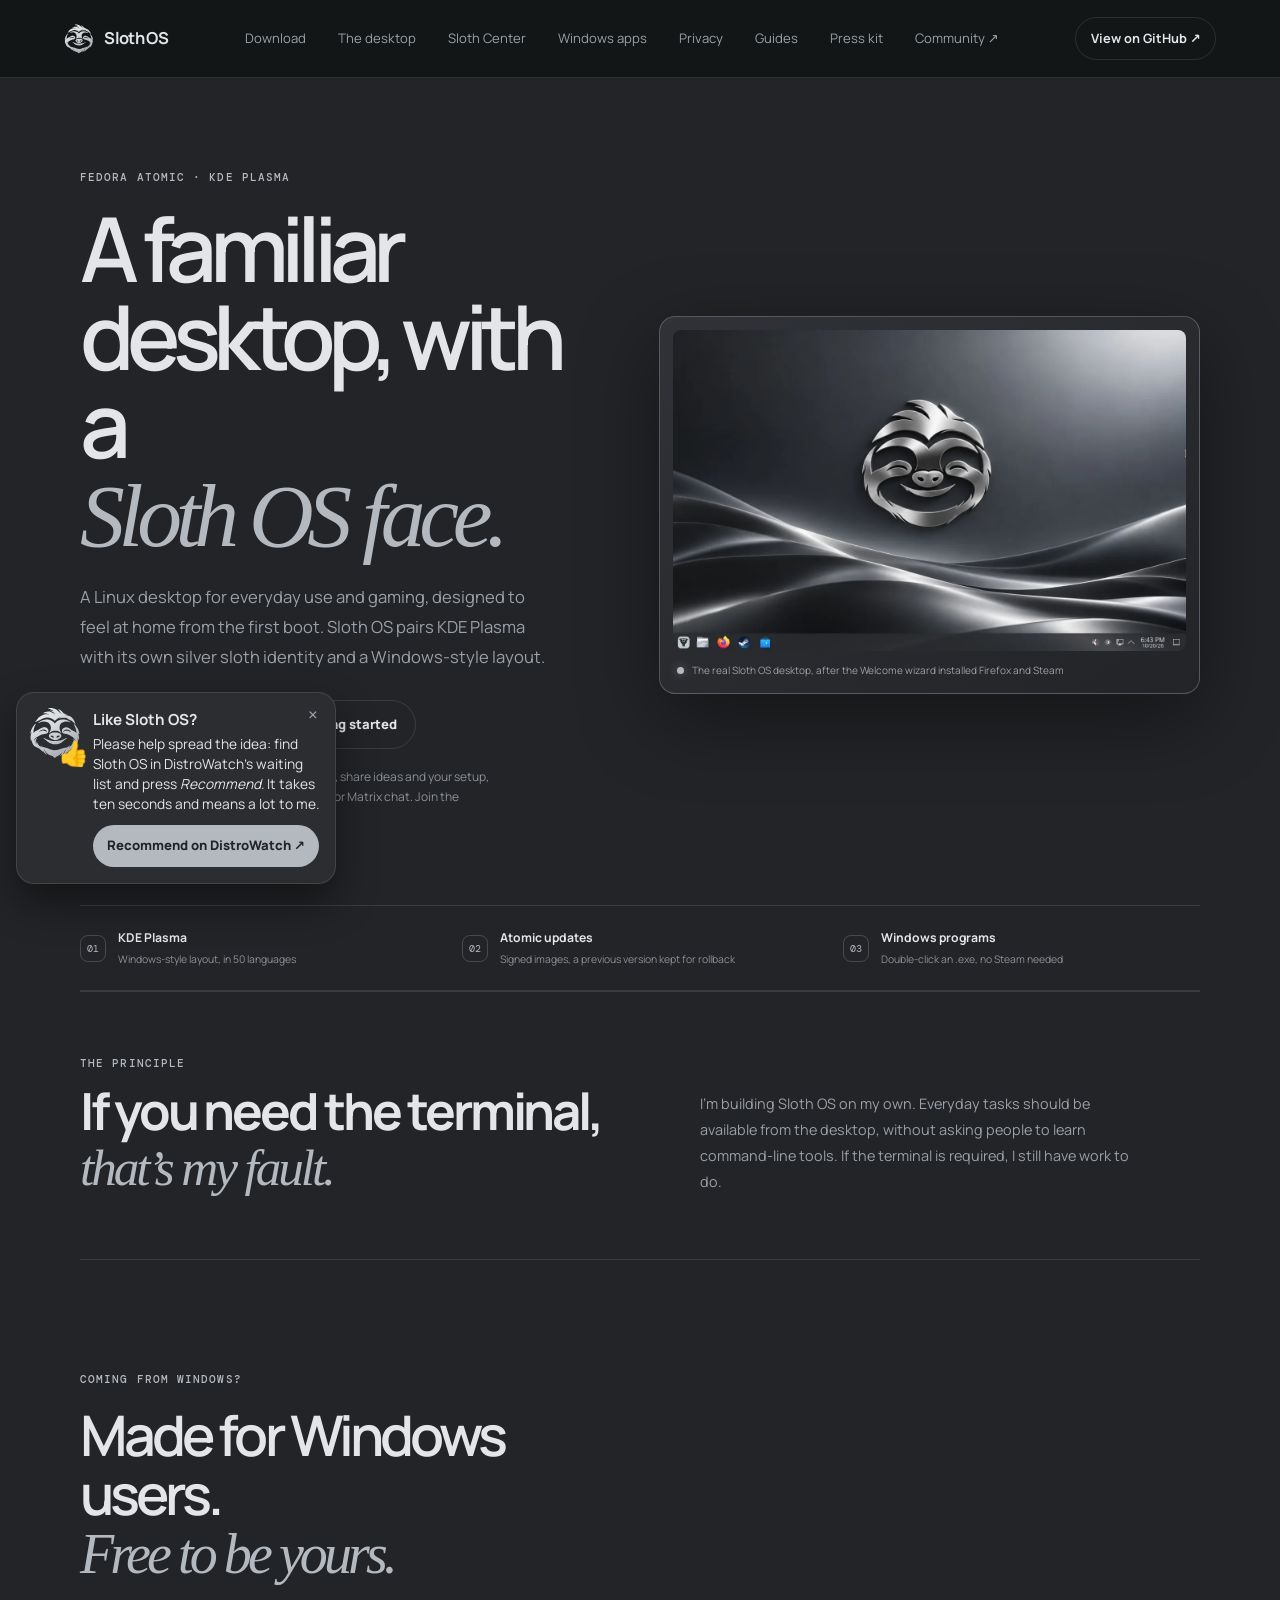
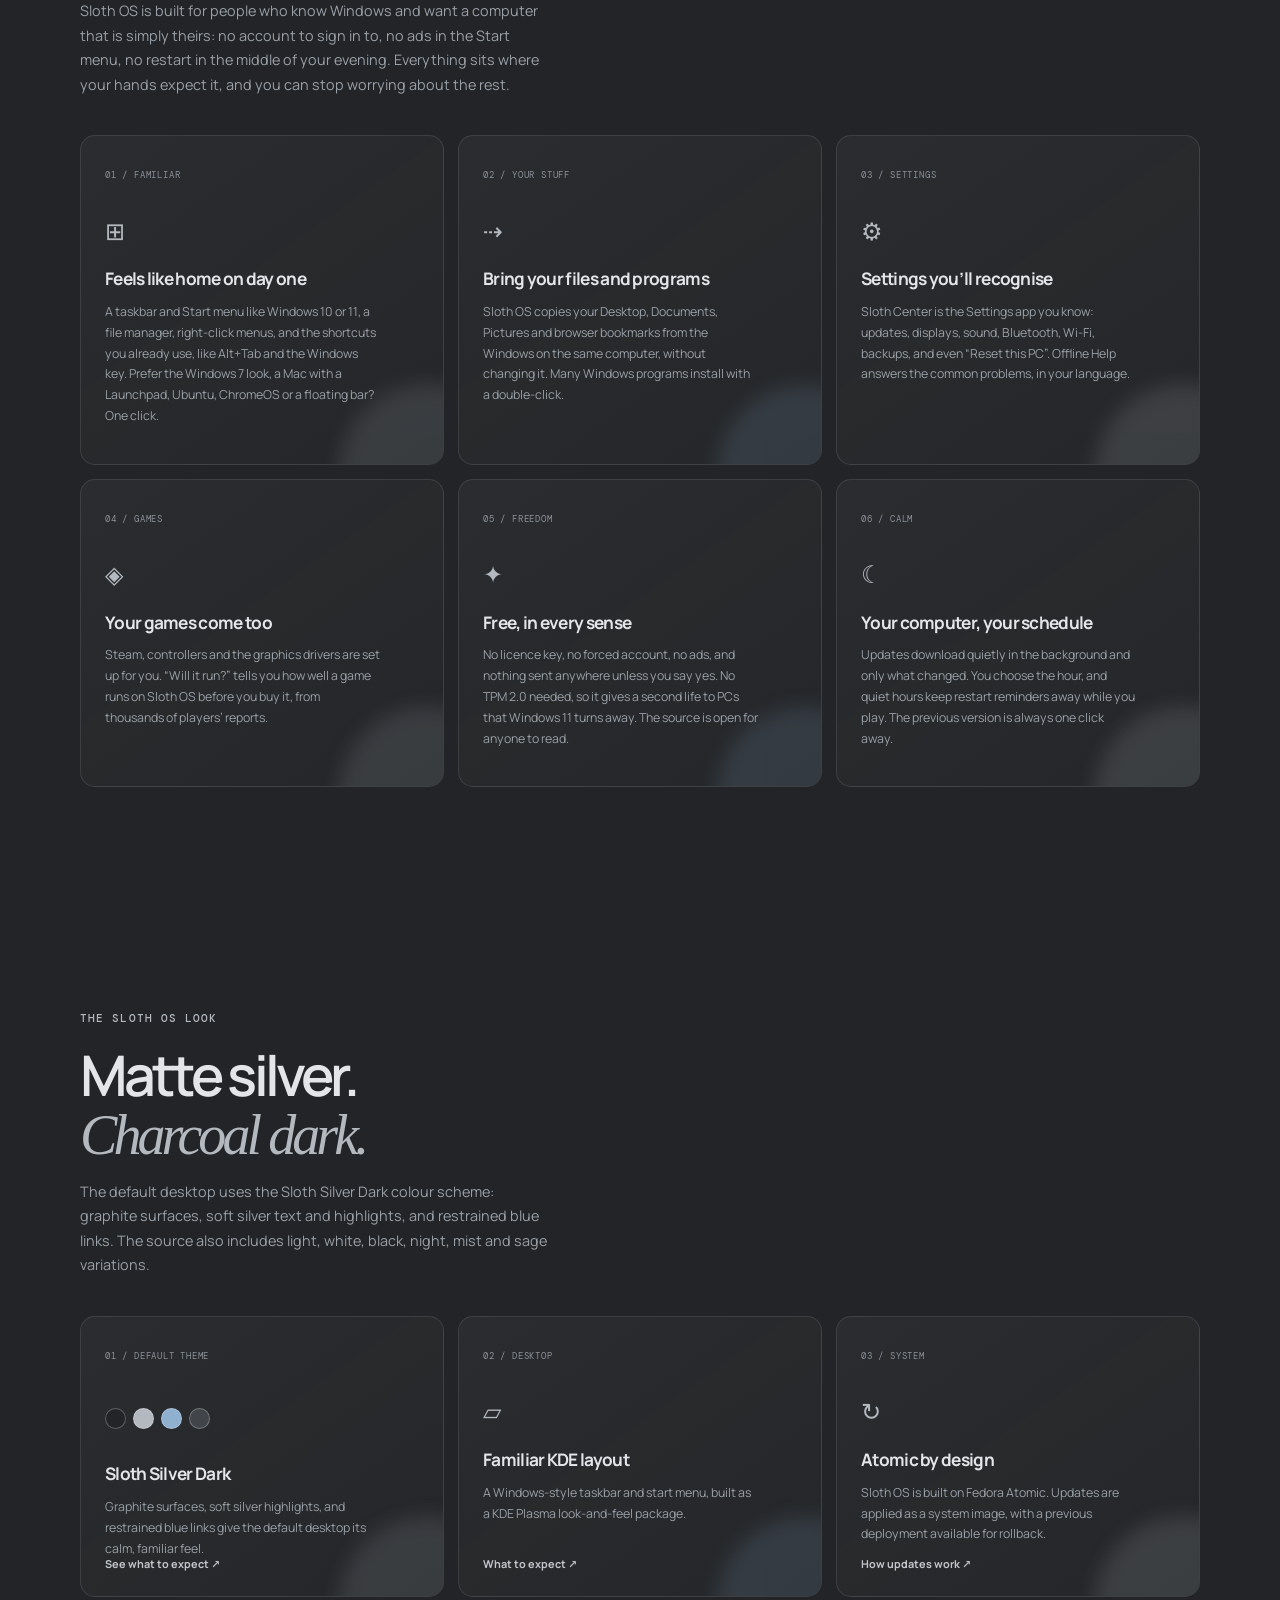
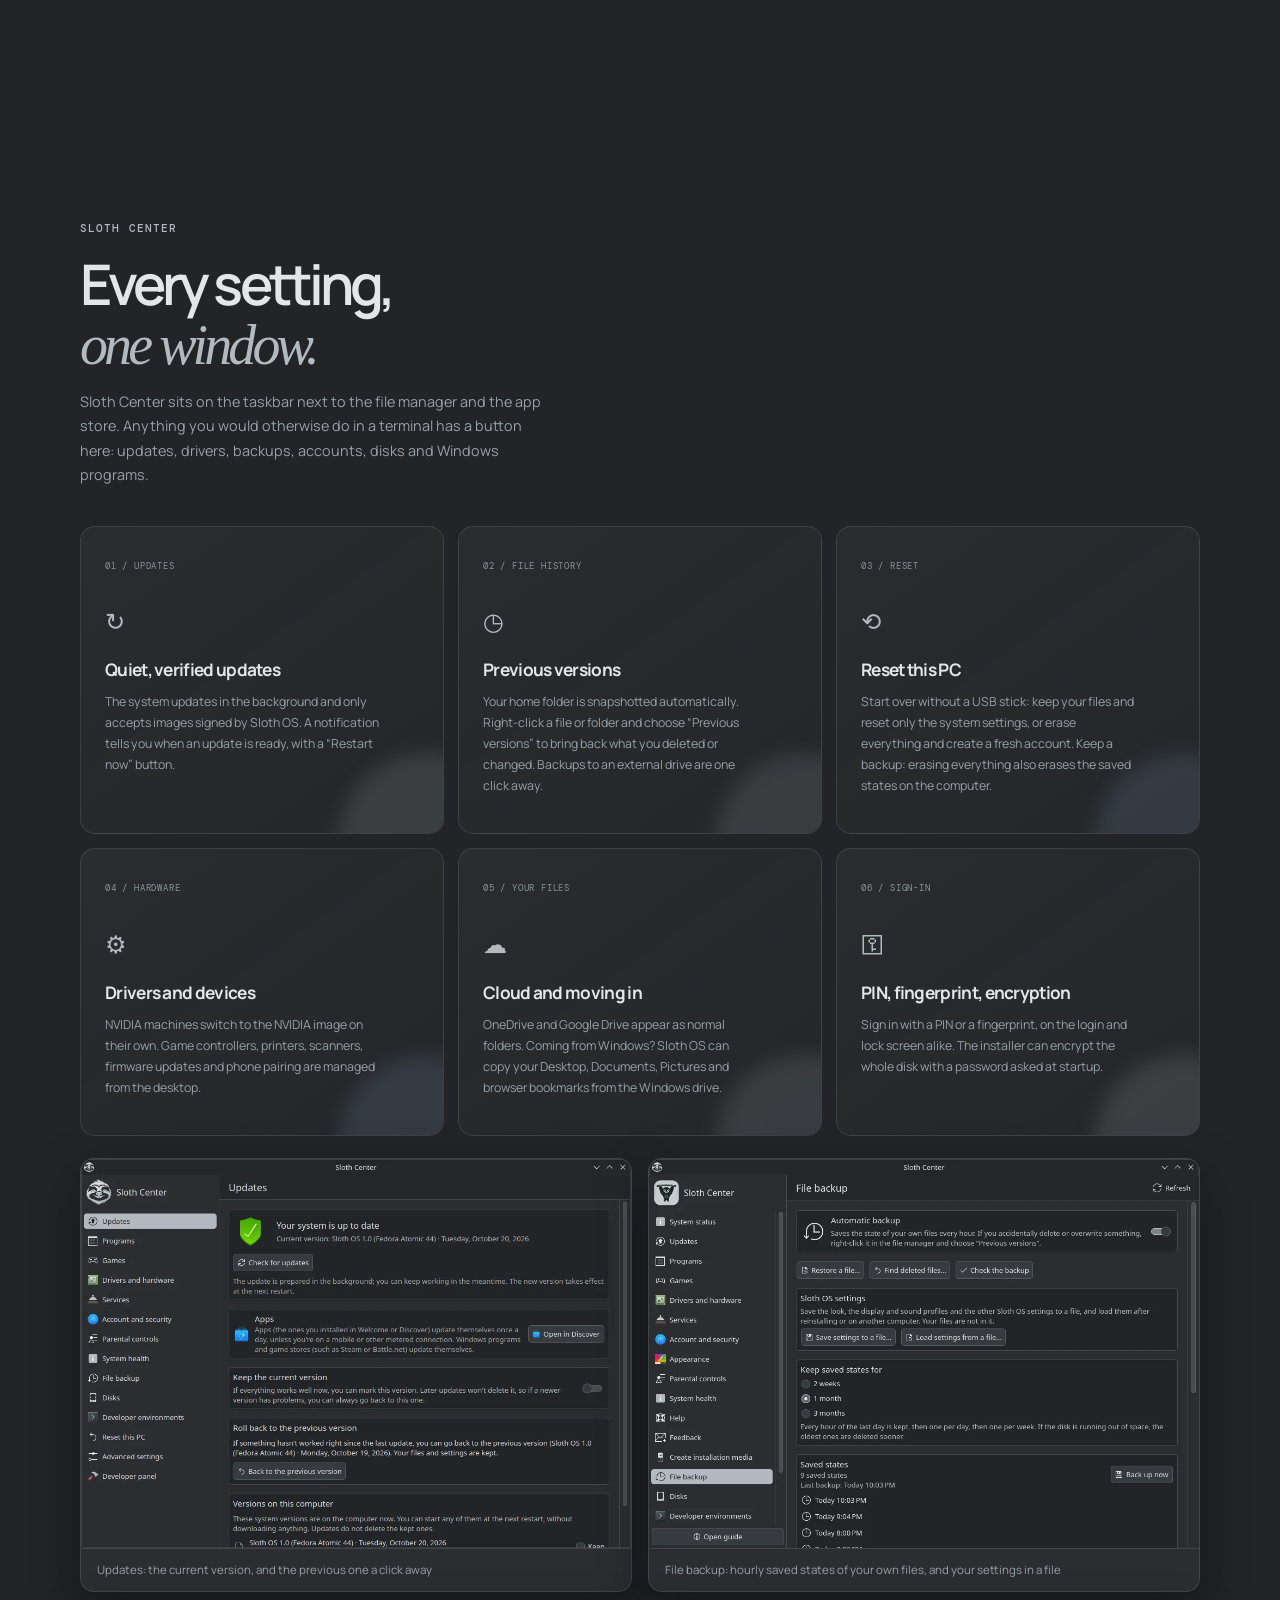
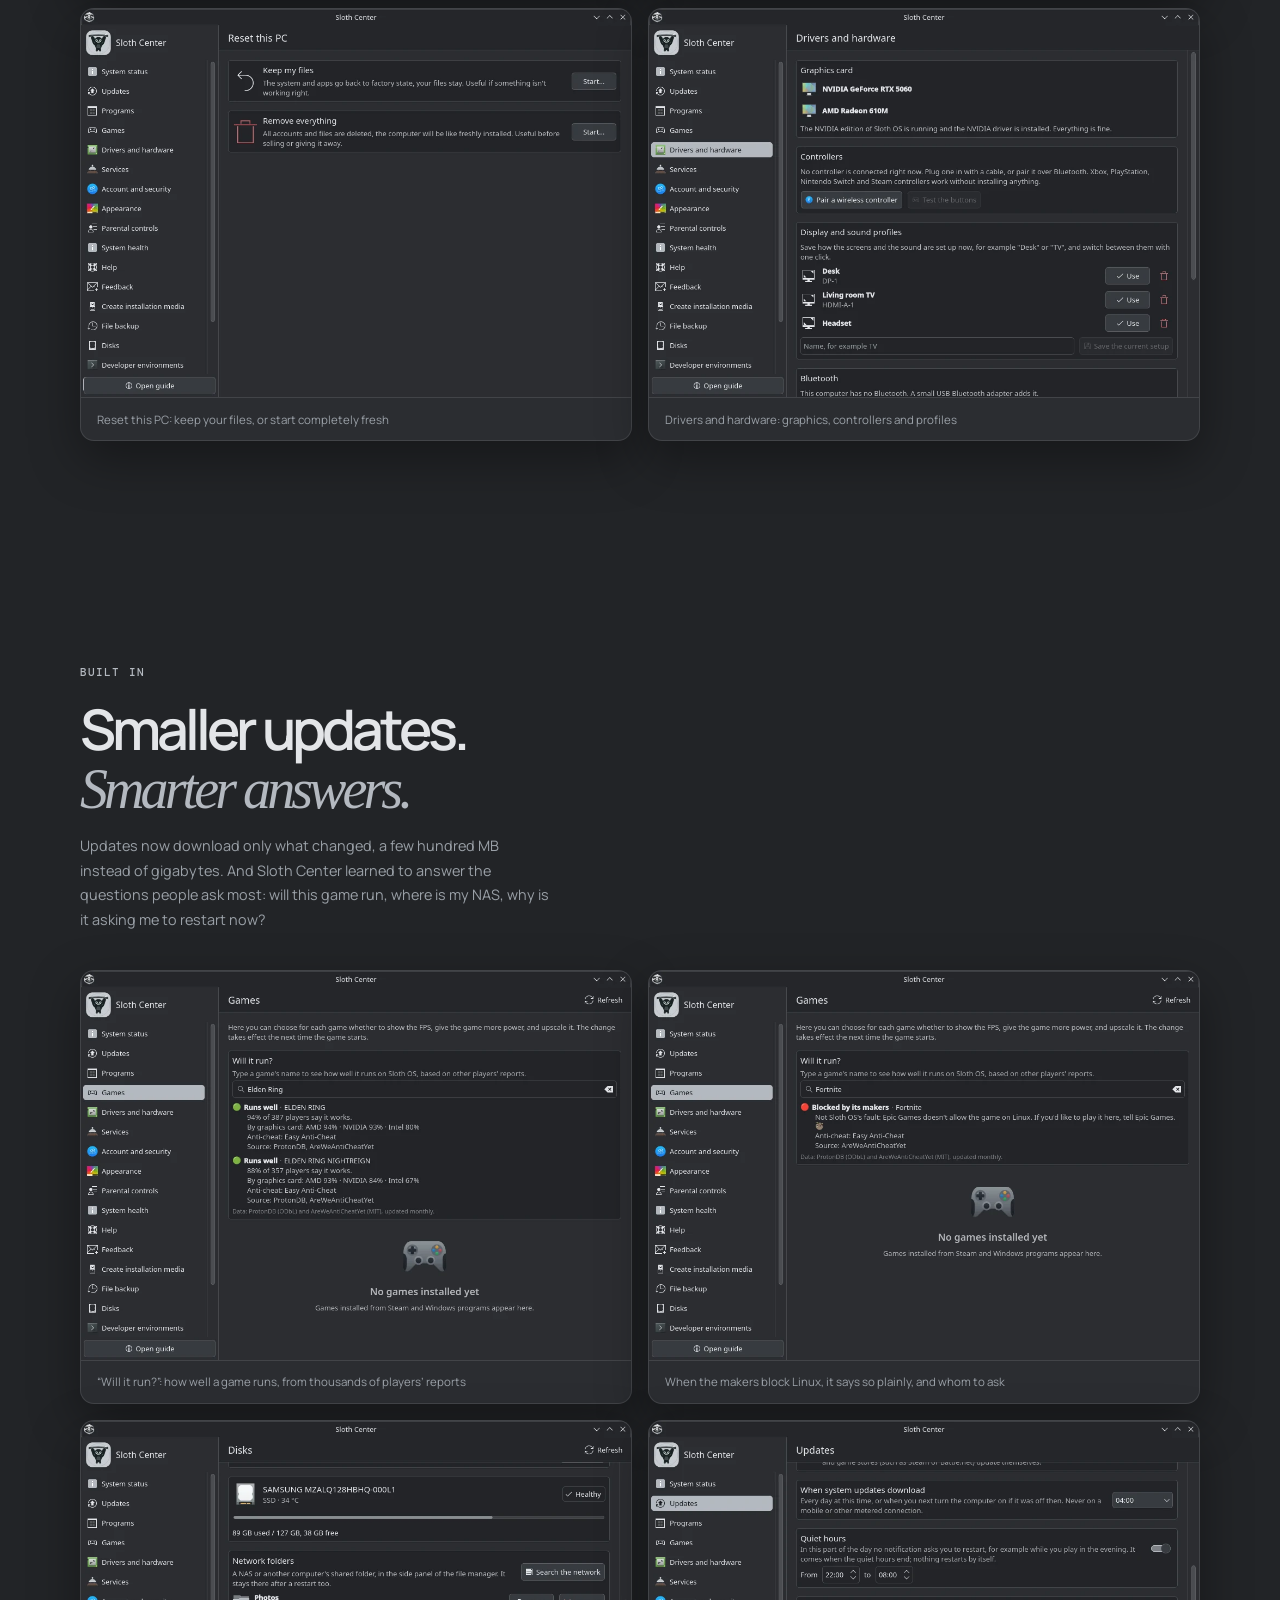
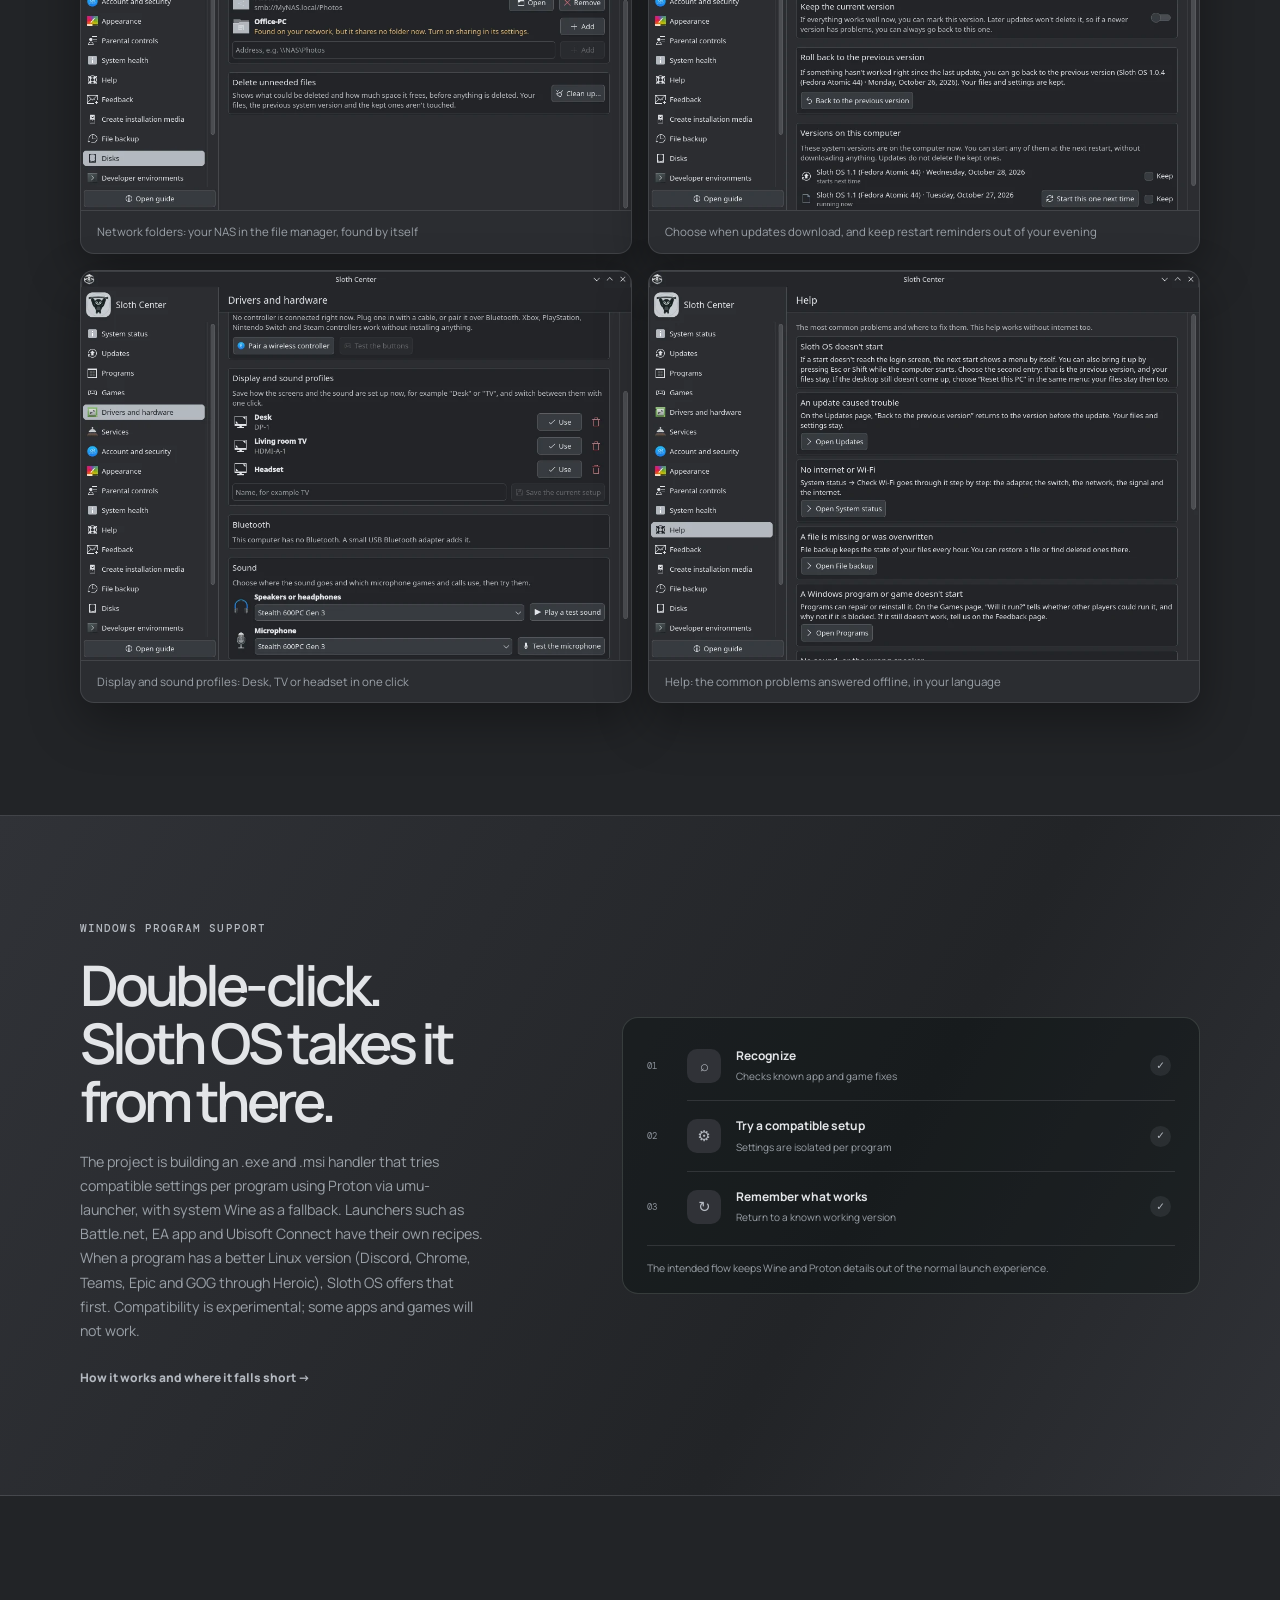
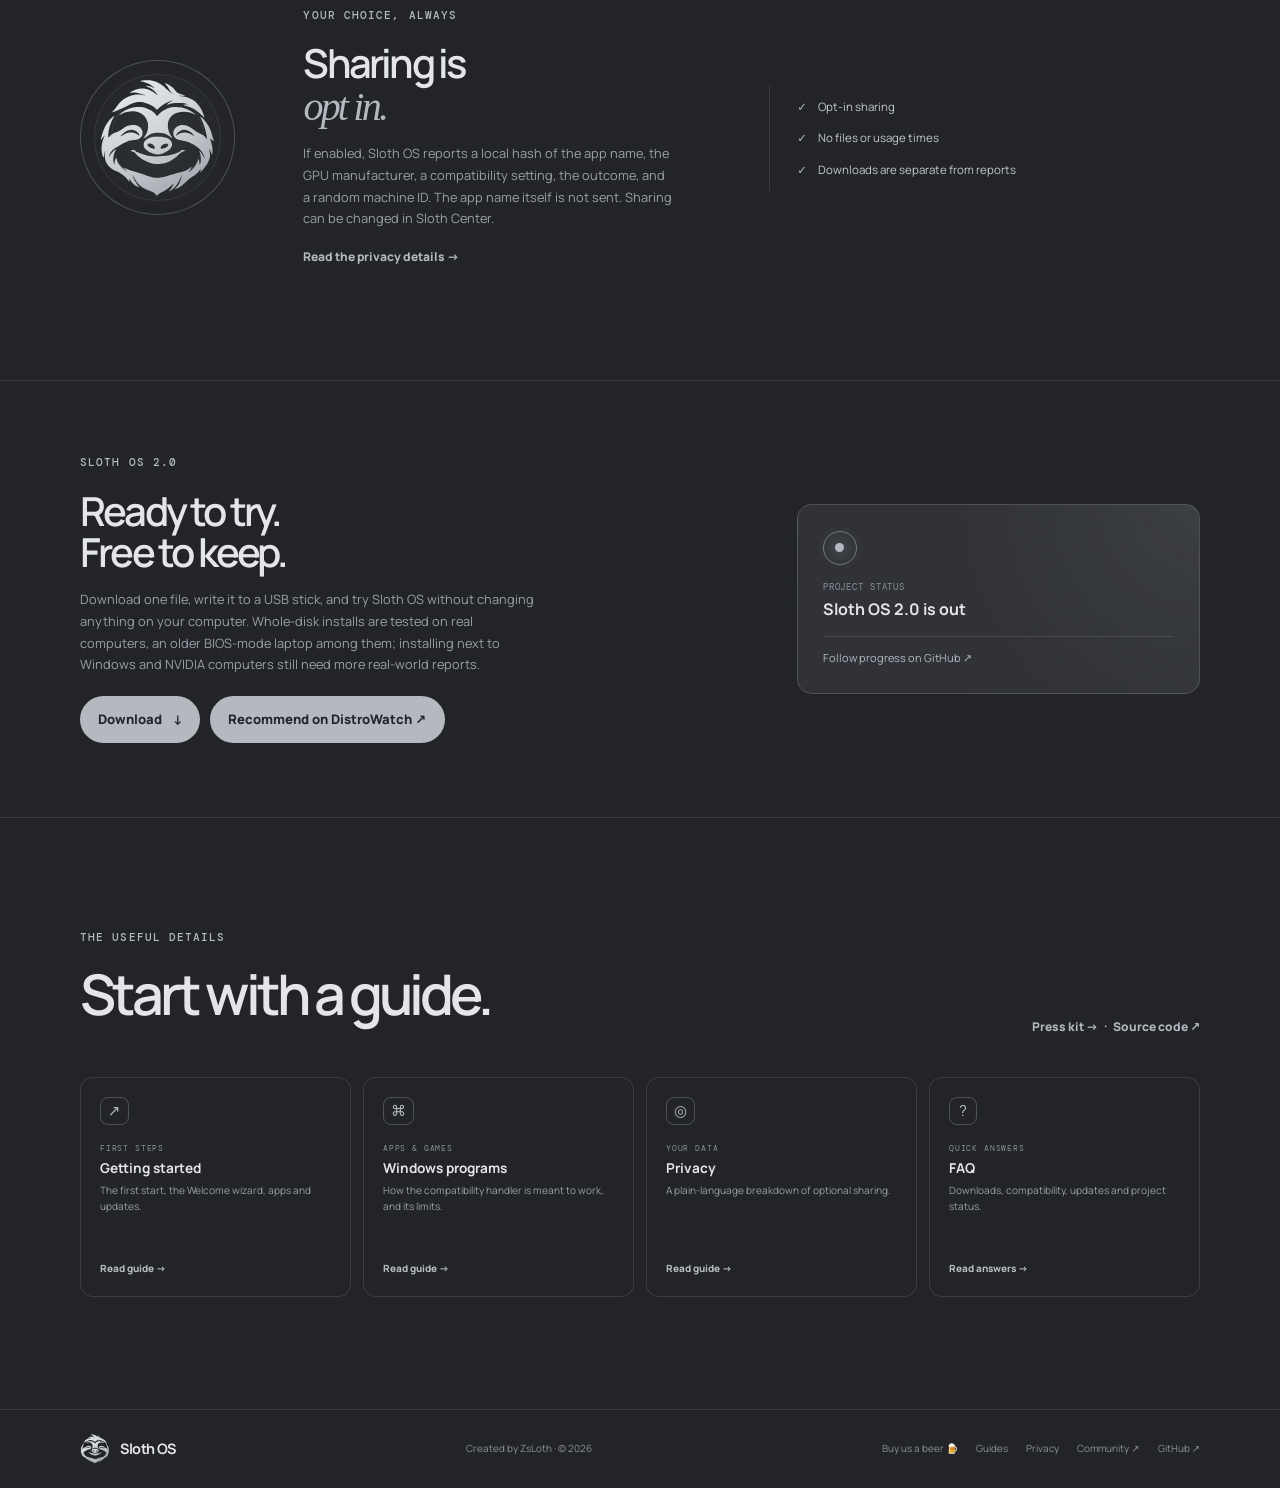
==== commit f6846958: "Sloth OS 2.0: download, checksum and release notes; BIOS-mode PCs in the requirements Co-Authored-By" ====
--- a/docs/index.html
+++ b/docs/index.html
@@ -4,25 +4,13 @@
   <meta charset="utf-8">
   <meta name="viewport" content="width=device-width, initial-scale=1">
   <meta name="theme-color" content="#222427">
-  <meta name="description" content="Sloth OS 2.0: a free Linux desktop for everyday use and gaming that feels familiar from the first boot. Seven taskbar layouts, TV mode, Windows programs with a double-click, quiet updates, 50 languages.">
+  <meta name="description" content="Meet Sloth OS: a Fedora Atomic and KDE Plasma desktop with the Sloth Silver look, quiet updates, and experimental Windows app support.">
   <title>Sloth OS — A familiar desktop, in silver</title>
-  <link rel="canonical" href="https://sloth-os-linux.github.io/">
-  <meta property="og:type" content="website">
-  <meta property="og:site_name" content="Sloth OS">
-  <meta property="og:title" content="Sloth OS 2.0 — A familiar desktop, in silver">
-  <meta property="og:description" content="A free Linux desktop for everyday use and gaming. Seven taskbar layouts, TV mode, Windows programs with a double-click, and no terminal needed.">
-  <meta property="og:url" content="https://sloth-os-linux.github.io/">
-  <meta property="og:image" content="https://sloth-os-linux.github.io/assets/og-image.jpg">
-  <meta property="og:image:width" content="1200">
-  <meta property="og:image:height" content="630">
-  <meta property="og:image:alt" content="The Sloth OS desktop: a silver sloth on a graphite wallpaper, with a centered taskbar.">
-  <meta name="twitter:card" content="summary_large_image">
   <link rel="icon" href="./favicon.svg?v=sloth-black-icon-20261016" type="image/svg+xml">
-  <link rel="preload" as="image" href="./assets/shots/v2/layout-windows11.webp" type="image/webp">
-  <link rel="stylesheet" href="./site.css?v=sloth-20-20261118">
-  <script src="./site.js?v=sloth-20-20261118" defer></script>
+  <link rel="stylesheet" href="./site.css?v=sloth-release-20261021">
+  <script src="./site.js?v=dw2-20261110" defer></script>
 </head>
-<body class="home">
+<body>
   <a class="skip-link" href="#main">Skip to content</a>
   <header class="site-header">
     <a class="brand" href="./index.html" aria-label="Sloth OS home">
@@ -30,161 +18,127 @@
       <span>Sloth OS</span>
     </a>
     <nav class="main-nav" aria-label="Main navigation"><a href="./download.html">Download</a>
-      <a href="#new">What’s new</a><a href="#sloth-center">Sloth Center</a><a href="#windows-apps">Windows apps</a><a href="#requirements">Requirements</a><a href="./getting-started.html">Guides</a>
+      <a href="#desktop">The desktop</a><a href="#sloth-center">Sloth Center</a><a href="#windows-apps">Windows apps</a><a href="#privacy">Privacy</a><a href="./getting-started.html">Guides</a><a href="./press.html">Press kit</a>
     <a href="https://github.com/Sloth-OS-Linux/sloth-os/discussions">Community ↗</a></nav>
     <a class="nav-cta" href="https://github.com/Sloth-OS-Linux/sloth-os">View on GitHub ↗</a>
   </header>
 
   <main id="main">
-    <section class="hero hero-20 section-wrap">
+    <section class="hero section-wrap">
       <div class="hero-copy">
-        <a class="release-pill" href="#new"><span class="pill-tag">New</span> Sloth OS 2.0: TV mode, older PCs, moving in <span aria-hidden="true">→</span></a>
+        <p class="eyebrow">Fedora Atomic · KDE Plasma</p>
         <h1>A familiar<br>desktop, with a<br><span>Sloth OS face.</span></h1>
-        <p class="hero-lede">A free Linux desktop for everyday use and gaming that feels at home from the first boot. Pick the taskbar you know, install your apps in one wizard, and never open a terminal.</p>
+        <p class="hero-lede">A Linux desktop for everyday use and gaming, designed to feel at home from the first boot. Sloth OS pairs KDE Plasma with its own silver sloth identity and a Windows-style layout.</p>
         <div class="hero-actions">
-          <a class="button button-primary button-big" href="./download.html">Download Sloth OS 2.0 <span aria-hidden="true">↓</span></a>
+          <a class="button button-primary" href="./download.html">Download Sloth OS 2.0</a>
           <a class="button button-quiet" href="./getting-started.html">Getting started</a>
         </div>
-        <ul class="hero-meta" aria-label="At a glance">
-          <li>Free, no account</li><li>50 languages</li><li>UEFI and BIOS PCs</li><li>No TPM 2.0 needed</li>
-        </ul>
+        <p class="hero-note"><strong>New: the Sloth OS community.</strong> Ask questions, share ideas and your setup, and vote on whether we should open a Discord or Matrix chat. <a href="https://github.com/Sloth-OS-Linux/sloth-os/discussions">Join the discussions ↗</a></p>
       </div>
-      <figure class="layout-show" data-layout-show>
-        <div class="layout-screen">
-          <img class="is-active" src="./assets/shots/v2/layout-windows11.webp" width="1600" height="900" alt="Sloth OS with the Windows 11 layout: the Start button and the app icons in the middle of the taskbar." data-name="Windows 11">
-          <img src="./assets/shots/v2/layout-windows10.webp" width="1600" height="900" loading="lazy" alt="Sloth OS with the Windows 10 layout: the Start button and the app icons on the left of the taskbar." data-name="Windows 10">
-          <img src="./assets/shots/v2/layout-windows7.webp" width="1600" height="900" loading="lazy" alt="Sloth OS with the Windows 7 layout: a classic Start menu, with window names on the taskbar." data-name="Windows 7">
-          <img src="./assets/shots/v2/layout-mac.webp" width="1600" height="900" loading="lazy" alt="Sloth OS with the Mac-like layout: a bar at the top and a floating dock at the bottom." data-name="Mac">
-          <img src="./assets/shots/v2/layout-ubuntu.webp" width="1600" height="900" loading="lazy" alt="Sloth OS with the Ubuntu-like layout: a bar at the top and a dock on the left." data-name="Ubuntu">
-          <img src="./assets/shots/v2/layout-chromeos.webp" width="1600" height="900" loading="lazy" alt="Sloth OS with the ChromeOS-like layout: a launcher in the corner and the apps in the middle." data-name="ChromeOS">
-          <img src="./assets/shots/v2/layout-floating.webp" width="1600" height="900" loading="lazy" alt="Sloth OS with the floating layout: a small bar that stays out of the way." data-name="Floating">
-        </div>
-        <figcaption>
-          <span class="layout-label"><span class="preview-dot"></span> Seven taskbars, one click apart</span>
-          <span class="layout-chips" role="group" aria-label="Taskbar layouts" data-layout-chips></span>
-        </figcaption>
+      <figure class="desktop-preview">
+        <img src="./assets/shots/desktop.webp" width="1280" height="800" alt="The Sloth OS desktop: a silver sloth logo on a graphite wallpaper, with a taskbar showing the start button, Files, Firefox, Steam and Discover.">
+        <figcaption><span class="preview-dot"></span> The real Sloth OS desktop, after the Welcome wizard installed Firefox and Steam</figcaption>
       </figure>
     </section>
 
-    <section class="quick-facts quick-facts-4 section-wrap" aria-label="At a glance">
-      <div><span class="fact-icon">01</span><p><b>Feels like home</b><small>Windows, Mac, Ubuntu or ChromeOS layouts</small></p></div>
-      <div><span class="fact-icon">02</span><p><b>Quiet updates</b><small>Signed, in the background, one click back</small></p></div>
-      <div><span class="fact-icon">03</span><p><b>Games ready</b><small>Steam, TV mode, controllers, drivers</small></p></div>
-      <div><span class="fact-icon">04</span><p><b>Windows programs</b><small>Double-click an .exe, no Steam needed</small></p></div>
+    <section class="quick-facts section-wrap" aria-label="At a glance">
+      <div><span class="fact-icon">01</span><p><b>KDE Plasma</b><small>Windows-style layout, in 50 languages</small></p></div>
+      <div><span class="fact-icon">02</span><p><b>Atomic updates</b><small>Signed images, a previous version kept for rollback</small></p></div>
+      <div><span class="fact-icon">03</span><p><b>Windows programs</b><small>Double-click an .exe, no Steam needed</small></p></div>
     </section>
 
-    <section class="principle-band section-wrap reveal" aria-labelledby="principle-title">
+    <section class="principle-band section-wrap" aria-labelledby="principle-title">
       <div><p class="eyebrow">THE PRINCIPLE</p><h2 id="principle-title">If you need the terminal,<br><em>that’s my fault.</em></h2></div>
       <p>I’m building Sloth OS on my own. Everyday tasks should be available from the desktop, without asking people to learn command-line tools. If the terminal is required, I still have work to do.</p>
     </section>
 
-    <section class="section-wrap content-section" id="new">
-      <div class="section-heading reveal"><p class="eyebrow">New in Sloth OS 2.0</p><h2>The biggest update yet.<br><em>Still no terminal.</em></h2><p>Already running Sloth OS? You get 2.0 as a normal, small update and switch to it at the next restart. New here? Everything below is in the installer.</p></div>
-      <div class="new-grid">
-        <article class="new-card new-wide reveal">
-          <div class="new-text"><span class="card-number">TV MODE</span><h3>Your couch, a game console</h3><p>Steam’s big-screen interface on the whole screen, made for a controller and a TV, with our own start-up video. The games that are not from Steam (Epic, GOG, Amazon, Flatpak and Windows games) show up in it too, with their pictures. Switch to Desktop brings back everything as you left it.</p></div>
-          <button class="new-shot" type="button" data-zoom="./assets/shots/v2/center-games.webp" aria-label="Enlarge: Sloth Center's Games page"><img src="./assets/shots/v2/center-games.webp" width="1010" height="684" loading="lazy" alt="Sloth Center, Games page: SuperTuxKart, Luanti and Mindustry with Play buttons, Game mode switched on, and TV mode with an Open it on the whole screen now button."></button>
-        </article>
-        <article class="new-card new-wide new-flip reveal">
-          <div class="new-text"><span class="card-number">MOVING IN</span><h3>Your files come along</h3><p>Sloth OS finds the Windows on the same computer and copies your Desktop, Documents, Pictures, Music, Videos and browser bookmarks, only reading from Windows. New in 2.0: the same from another Linux on the computer, with its apps and Steam games.</p></div>
-          <button class="new-shot new-shot-pair" type="button" data-zoom="./assets/shots/v2/windows-import.webp" aria-label="Enlarge: bringing files over from Windows"><img src="./assets/shots/v2/windows-import.webp" width="1082" height="750" loading="lazy" alt="Bring your files over from Windows? Desktop, Documents, Music, Pictures and Videos ticked, with their sizes, and a Bring over button."><img class="pair-after" src="./assets/shots/v2/windows-import-done.webp" width="1082" height="750" loading="lazy" alt="Done: 52 files from Windows are here."></button>
-        </article>
-        <article class="new-card reveal"><span class="new-icon" aria-hidden="true">⌂</span><span class="card-number">OLDER PCS</span><h3>A second life for old computers</h3><p>Sloth OS now installs on PCs that start in the old BIOS mode, and a lighter desktop turns itself on where it helps.</p></article>
-        <article class="new-card reveal"><span class="new-icon" aria-hidden="true">⇲</span><span class="card-number">ONE CLICK</span><h3>“I can’t open this file”</h3><p>A file no app opens yet? Sloth OS offers the right app, installs it with one click, then opens the file.</p></article>
-        <article class="new-card reveal"><span class="new-icon" aria-hidden="true">◈</span><span class="card-number">GAMES</span><h3>One library, game mode</h3><p>Steam, Heroic, Flatpak and Windows games in one place. While you play, notifications wait and the computer gives the game its best.</p></article>
-        <article class="new-card reveal"><span class="new-icon" aria-hidden="true">✉</span><span class="card-number">FEEDBACK</span><h3>Reports that respect you</h3><p>Feedback hides your personal details and shows you exactly what is sent, before you send it.</p></article>
+    <section class="section-wrap content-section" id="from-windows">
+      <div class="section-heading"><p class="eyebrow">Coming from Windows?</p><h2>Made for Windows users.<br><em>Free to be yours.</em></h2><p>Sloth OS is built for people who know Windows and want a computer that is simply theirs: no account to sign in to, no ads in the Start menu, no restart in the middle of your evening. Everything sits where your hands expect it, and you can stop worrying about the rest.</p></div>
+      <div class="feature-grid">
+        <article class="feature-card feature-silver"><span class="card-number">01 / FAMILIAR</span><div class="feature-symbol">⊞</div><h3>Feels like home on day one</h3><p>A taskbar and Start menu like Windows 10 or 11, a file manager, right-click menus, and the shortcuts you already use, like Alt+Tab and the Windows key. Prefer the Windows 7 look, a Mac with a Launchpad, Ubuntu, ChromeOS or a floating bar? One click.</p></article>
+        <article class="feature-card feature-blue"><span class="card-number">02 / YOUR STUFF</span><div class="feature-symbol">⇢</div><h3>Bring your files and programs</h3><p>Sloth OS copies your Desktop, Documents, Pictures and browser bookmarks from the Windows on the same computer, without changing it. Many Windows programs install with a double-click.</p></article>
+        <article class="feature-card feature-green"><span class="card-number">03 / SETTINGS</span><div class="feature-symbol">⚙</div><h3>Settings you’ll recognise</h3><p>Sloth Center is the Settings app you know: updates, displays, sound, Bluetooth, Wi-Fi, backups, and even “Reset this PC”. Offline Help answers the common problems, in your language.</p></article>
+        <article class="feature-card feature-silver"><span class="card-number">04 / GAMES</span><div class="feature-symbol">◈</div><h3>Your games come too</h3><p>Steam, controllers and the graphics drivers are set up for you. “Will it run?” tells you how well a game runs on Sloth OS before you buy it, from thousands of players’ reports.</p></article>
+        <article class="feature-card feature-blue"><span class="card-number">05 / FREEDOM</span><div class="feature-symbol">✦</div><h3>Free, in every sense</h3><p>No licence key, no forced account, no ads, and nothing sent anywhere unless you say yes. No TPM 2.0 needed, so it gives a second life to PCs that Windows 11 turns away. The source is open for anyone to read.</p></article>
+        <article class="feature-card feature-green"><span class="card-number">06 / CALM</span><div class="feature-symbol">☾</div><h3>Your computer, your schedule</h3><p>Updates download quietly in the background and only what changed. You choose the hour, and quiet hours keep restart reminders away while you play. The previous version is always one click away.</p></article>
       </div>
-      <p class="new-more reveal"><a class="text-link" href="./download.html#whats-new">All the release notes <span aria-hidden="true">→</span></a></p>
     </section>
 
-    <section class="section-wrap content-section" id="from-windows">
-      <div class="section-heading reveal"><p class="eyebrow">Coming from Windows?</p><h2>Made for Windows users.<br><em>Free to be yours.</em></h2><p>Sloth OS is built for people who know Windows and want a computer that is simply theirs: no account to sign in to, no ads in the Start menu, no restart in the middle of your evening. Everything sits where your hands expect it, and you can stop worrying about the rest.</p></div>
+    <section class="section-wrap content-section" id="desktop">
+      <div class="section-heading"><p class="eyebrow">The Sloth OS look</p><h2>Matte silver.<br><em>Charcoal dark.</em></h2><p>The default desktop uses the Sloth Silver Dark colour scheme: graphite surfaces, soft silver text and highlights, and restrained blue links. The source also includes light, white, black, night, mist and sage variations.</p></div>
       <div class="feature-grid">
-        <article class="feature-card feature-silver reveal"><span class="card-number">01 / FAMILIAR</span><div class="feature-symbol">⊞</div><h3>Feels like home on day one</h3><p>A taskbar and Start menu like Windows 10 or 11, a file manager, right-click menus, and the shortcuts you already use, like Alt+Tab and the Windows key. Prefer the Windows 7 look, a Mac with a Launchpad, Ubuntu, ChromeOS or a floating bar? One click.</p></article>
-        <article class="feature-card feature-blue reveal"><span class="card-number">02 / YOUR STUFF</span><div class="feature-symbol">⇢</div><h3>Bring your files and programs</h3><p>Sloth OS copies your Desktop, Documents, Pictures and browser bookmarks from the Windows (or another Linux) on the same computer, without changing it. Many Windows programs install with a double-click.</p></article>
-        <article class="feature-card feature-green reveal"><span class="card-number">03 / SETTINGS</span><div class="feature-symbol">⚙</div><h3>Settings you’ll recognise</h3><p>Sloth Center is the Settings app you know: updates, displays, sound, Bluetooth, Wi-Fi, backups, and even “Reset this PC”. Offline Help answers the common problems, in your language.</p></article>
-        <article class="feature-card feature-silver reveal"><span class="card-number">04 / GAMES</span><div class="feature-symbol">◈</div><h3>Your games come too</h3><p>Steam, controllers and the graphics drivers are set up for you. “Will it run?” tells you how well a game runs on Sloth OS before you buy it, from thousands of players’ reports.</p></article>
-        <article class="feature-card feature-blue reveal"><span class="card-number">05 / FREEDOM</span><div class="feature-symbol">✦</div><h3>Free, in every sense</h3><p>No licence key, no forced account, no ads, and nothing sent anywhere unless you say yes. No TPM 2.0 needed, so it gives a second life to PCs that Windows 11 turns away. The source is open for anyone to read.</p></article>
-        <article class="feature-card feature-green reveal"><span class="card-number">06 / CALM</span><div class="feature-symbol">☾</div><h3>Your computer, your schedule</h3><p>Updates download quietly in the background and only what changed. You choose the hour, and quiet hours keep restart reminders away while you play. The previous version is always one click away.</p></article>
+        <article class="feature-card feature-silver"><span class="card-number">01 / DEFAULT THEME</span><div class="feature-symbol palette-swatches" aria-hidden="true"><i></i><i></i><i></i><i></i></div><h3>Sloth Silver Dark</h3><p>Graphite surfaces, soft silver highlights, and restrained blue links give the default desktop its calm, familiar feel.</p><a href="./getting-started.html#first-boot">See what to expect <span aria-hidden="true">↗</span></a></article>
+        <article class="feature-card feature-blue"><span class="card-number">02 / DESKTOP</span><div class="feature-symbol">▱</div><h3>Familiar KDE layout</h3><p>A Windows-style taskbar and start menu, built as a KDE Plasma look-and-feel package.</p><a href="./getting-started.html#first-boot">What to expect <span aria-hidden="true">↗</span></a></article>
+        <article class="feature-card feature-green"><span class="card-number">03 / SYSTEM</span><div class="feature-symbol">↻</div><h3>Atomic by design</h3><p>Sloth OS is built on Fedora Atomic. Updates are applied as a system image, with a previous deployment available for rollback.</p><a href="./faq.html#updates">How updates work <span aria-hidden="true">↗</span></a></article>
       </div>
     </section>
 
     <section class="section-wrap content-section" id="sloth-center">
-      <div class="section-heading reveal"><p class="eyebrow">Sloth Center</p><h2>Every setting,<br><em>one window.</em></h2><p>Sloth Center sits on the taskbar next to the file manager and the app store. Anything you would otherwise do in a terminal has a button here. Take a look around:</p></div>
-      <div class="tour reveal" data-tour>
-        <div class="tour-tabs" role="tablist" aria-label="Sloth Center pages">
-          <button type="button" role="tab" id="tab-updates" aria-controls="panel-updates" aria-selected="true">Updates</button>
-          <button type="button" role="tab" id="tab-apps" aria-controls="panel-apps" aria-selected="false" tabindex="-1">Apps</button>
-          <button type="button" role="tab" id="tab-games" aria-controls="panel-games" aria-selected="false" tabindex="-1">Games</button>
-          <button type="button" role="tab" id="tab-appearance" aria-controls="panel-appearance" aria-selected="false" tabindex="-1">Appearance</button>
-          <button type="button" role="tab" id="tab-disks" aria-controls="panel-disks" aria-selected="false" tabindex="-1">Disks</button>
-          <button type="button" role="tab" id="tab-feedback" aria-controls="panel-feedback" aria-selected="false" tabindex="-1">Feedback</button>
-        </div>
-        <div class="tour-panels">
-          <figure class="tour-panel" role="tabpanel" id="panel-updates" aria-labelledby="tab-updates"><button class="tour-shot" type="button" data-zoom="./assets/shots/v2/center-updates.webp" aria-label="Enlarge: the Updates page"><img src="./assets/shots/v2/center-updates.webp" width="1010" height="684" loading="lazy" alt="Sloth Center, Updates page: Your system is up to date, Sloth OS 2.0, the list of what is new in 2.0, app updates and computer firmware."></button><figcaption><b>Updates</b> The system updates itself in the background as one piece and only accepts images signed by Sloth OS. What is new shows right here, and the previous version is one click away.</figcaption></figure>
-          <figure class="tour-panel" role="tabpanel" id="panel-apps" aria-labelledby="tab-apps" hidden><button class="tour-shot" type="button" data-zoom="./assets/shots/v2/center-apps.webp" aria-label="Enlarge: the Apps page"><img src="./assets/shots/v2/center-apps.webp" width="1010" height="684" loading="lazy" alt="Sloth Center, Apps page: Discord, Firefox, GIMP, Heroic, LibreOffice, LocalSend, Spotify, Steam, Thunderbird, VLC and more, each with Open and Remove."></button><figcaption><b>Apps</b> Every installed app in one list, with Open and Remove. Apps update themselves once a day, and Get more apps opens the store.</figcaption></figure>
-          <figure class="tour-panel" role="tabpanel" id="panel-games" aria-labelledby="tab-games" hidden><button class="tour-shot" type="button" data-zoom="./assets/shots/v2/center-games.webp" aria-label="Enlarge: the Games page"><img src="./assets/shots/v2/center-games.webp" width="1010" height="684" loading="lazy" alt="Sloth Center, Games page: the game library with Play buttons, Game mode and TV mode."></button><figcaption><b>Games</b> Every game in one library with a Play button, per-game FPS display and upscaling, Game mode, TV mode and “Will it run?”.</figcaption></figure>
-          <figure class="tour-panel" role="tabpanel" id="panel-appearance" aria-labelledby="tab-appearance" hidden><button class="tour-shot" type="button" data-zoom="./assets/shots/v2/center-appearance.webp" aria-label="Enlarge: the Appearance page"><img src="./assets/shots/v2/center-appearance.webp" width="1010" height="684" loading="lazy" alt="Sloth Center, Appearance page: seven taskbar layouts to click, and the color schemes below."></button><figcaption><b>Appearance</b> Seven taskbar layouts and thirteen color schemes, applied the moment you click. Your pinned apps stay where they are.</figcaption></figure>
-          <figure class="tour-panel" role="tabpanel" id="panel-disks" aria-labelledby="tab-disks" hidden><button class="tour-shot" type="button" data-zoom="./assets/shots/v2/center-disks-windows.webp" aria-label="Enlarge: the Disks page"><img src="./assets/shots/v2/center-disks-windows.webp" width="1010" height="684" loading="lazy" alt="Sloth Center, Disks page: networks, Delete unneeded files, and Bring files over from Windows."></button><figcaption><b>Disks</b> What uses the space, the disks’ health, network folders, sharing a folder with the computers at home, cleaning up, and bringing files over from Windows.</figcaption></figure>
-          <figure class="tour-panel" role="tabpanel" id="panel-feedback" aria-labelledby="tab-feedback" hidden><button class="tour-shot" type="button" data-zoom="./assets/shots/v2/center-feedback.webp" aria-label="Enlarge: the Feedback page"><img src="./assets/shots/v2/center-feedback.webp" width="1010" height="684" loading="lazy" alt="Sloth Center, Feedback page: problem, idea or other, a box to describe what happened, and Show what is sent."></button><figcaption><b>Feedback</b> Tell the developers what went wrong in your own words. Personal details are hidden, and you can see exactly what is sent.</figcaption></figure>
-        </div>
+      <div class="section-heading"><p class="eyebrow">Sloth Center</p><h2>Every setting,<br><em>one window.</em></h2><p>Sloth Center sits on the taskbar next to the file manager and the app store. Anything you would otherwise do in a terminal has a button here: updates, drivers, backups, accounts, disks and Windows programs.</p></div>
+      <div class="feature-grid">
+        <article class="feature-card feature-green"><span class="card-number">01 / UPDATES</span><div class="feature-symbol">↻</div><h3>Quiet, verified updates</h3><p>The system updates in the background and only accepts images signed by Sloth OS. A notification tells you when an update is ready, with a “Restart now” button.</p></article>
+        <article class="feature-card feature-silver"><span class="card-number">02 / FILE HISTORY</span><div class="feature-symbol">◷</div><h3>Previous versions</h3><p>Your home folder is snapshotted automatically. Right-click a file or folder and choose “Previous versions” to bring back what you deleted or changed. Backups to an external drive are one click away.</p></article>
+        <article class="feature-card feature-blue"><span class="card-number">03 / RESET</span><div class="feature-symbol">⟲</div><h3>Reset this PC</h3><p>Start over without a USB stick: keep your files and reset only the system settings, or erase everything and create a fresh account. Keep a backup: erasing everything also erases the saved states on the computer.</p></article>
+        <article class="feature-card feature-blue"><span class="card-number">04 / HARDWARE</span><div class="feature-symbol">⚙</div><h3>Drivers and devices</h3><p>NVIDIA machines switch to the NVIDIA image on their own. Game controllers, printers, scanners, firmware updates and phone pairing are managed from the desktop.</p></article>
+        <article class="feature-card feature-silver"><span class="card-number">05 / YOUR FILES</span><div class="feature-symbol">☁</div><h3>Cloud and moving in</h3><p>OneDrive and Google Drive appear as normal folders. Coming from Windows? Sloth OS can copy your Desktop, Documents, Pictures and browser bookmarks from the Windows drive.</p></article>
+        <article class="feature-card feature-green"><span class="card-number">06 / SIGN-IN</span><div class="feature-symbol">⚿</div><h3>PIN, fingerprint, encryption</h3><p>Sign in with a PIN or a fingerprint, on the login and lock screen alike. The installer can encrypt the whole disk with a password asked at startup.</p></article>
       </div>
-      <div class="feature-grid feature-grid-tight">
-        <article class="feature-card feature-silver reveal"><span class="card-number">FILE HISTORY</span><div class="feature-symbol">◷</div><h3>Previous versions</h3><p>Your home folder is snapshotted automatically. Right-click a file or folder and choose “Previous versions” to bring back what you deleted or changed.</p></article>
-        <article class="feature-card feature-blue reveal"><span class="card-number">RESET</span><div class="feature-symbol">⟲</div><h3>Reset this PC</h3><p>Start over without a USB stick: keep your files and reset only the system settings, or erase everything and create a fresh account.</p></article>
-        <article class="feature-card feature-green reveal"><span class="card-number">SIGN-IN</span><div class="feature-symbol">⚿</div><h3>PIN, fingerprint, encryption</h3><p>Sign in with a PIN or a fingerprint, on the login and lock screen alike. The installer can encrypt the whole disk with a password asked at startup.</p></article>
+      <div class="shot-grid">
+        <figure class="shot"><img src="./assets/shots/center-updates.webp" width="1010" height="714" loading="lazy" alt="Sloth Center, Updates page: the system is up to date, with the current version, a Check for updates button, app updates and a button to go back to the previous version."><figcaption>Updates: the current version, and the previous one a click away</figcaption></figure>
+        <figure class="shot"><img src="./assets/shots/center-backup.webp" width="1010" height="714" loading="lazy" alt="Sloth Center, File backup page: automatic hourly backup switched on, buttons to restore a file or find deleted ones, saving Sloth OS settings to a file, how long to keep saved states, and a Back up now button."><figcaption>File backup: hourly saved states of your own files, and your settings in a file</figcaption></figure>
+        <figure class="shot"><img src="./assets/shots/center-reset.webp" width="1010" height="714" loading="lazy" alt="Sloth Center, Reset this PC page with two choices: Keep my files, or Remove everything."><figcaption>Reset this PC: keep your files, or start completely fresh</figcaption></figure>
+        <figure class="shot"><img src="./assets/shots/center-drivers.webp" width="1010" height="714" loading="lazy" alt="Sloth Center, Drivers and hardware page: the graphics cards with the NVIDIA driver installed, game controller pairing, and display and sound profiles."><figcaption>Drivers and hardware: graphics, controllers and profiles</figcaption></figure>
+      </div>
+    </section>
+
+    <section class="section-wrap content-section" id="new-in-1-2">
+      <div class="section-heading"><p class="eyebrow">Built in</p><h2>Smaller updates.<br><em>Smarter answers.</em></h2><p>Updates now download only what changed, a few hundred MB instead of gigabytes. And Sloth Center learned to answer the questions people ask most: will this game run, where is my NAS, why is it asking me to restart now?</p></div>
+      <div class="shot-grid">
+        <figure class="shot"><img src="./assets/shots/center-will-it-run.webp" width="1010" height="714" loading="lazy" alt="Sloth Center, Games page: Will it run? search for Elden Ring shows Runs well, 94% of 387 players say it works, the share by graphics card, the anti-cheat and the sources."><figcaption>“Will it run?”: how well a game runs, from thousands of players’ reports</figcaption></figure>
+        <figure class="shot"><img src="./assets/shots/center-blocked-game.webp" width="1010" height="714" loading="lazy" alt="Sloth Center, Games page: Will it run? search for Fortnite shows Blocked by its makers: not Sloth OS's fault, Epic Games doesn't allow the game on Linux."><figcaption>When the makers block Linux, it says so plainly, and whom to ask</figcaption></figure>
+        <figure class="shot"><img src="./assets/shots/center-network-folders.webp" width="1010" height="714" loading="lazy" alt="Sloth Center, Disks page: Network folders with a NAS folder added, another computer found on the network that shares nothing yet, and a field to type an address like \\NAS\Photos."><figcaption>Network folders: your NAS in the file manager, found by itself</figcaption></figure>
+        <figure class="shot"><img src="./assets/shots/center-quiet-hours.webp" width="1010" height="714" loading="lazy" alt="Sloth Center, Updates page: the hour system updates download, and quiet hours from 22:00 to 08:00 without restart reminders."><figcaption>Choose when updates download, and keep restart reminders out of your evening</figcaption></figure>
+        <figure class="shot"><img src="./assets/shots/center-profiles.webp" width="1010" height="714" loading="lazy" alt="Sloth Center, Drivers and hardware page: display and sound profiles named Desk, Living room TV and Headset, each with a Use button."><figcaption>Display and sound profiles: Desk, TV or headset in one click</figcaption></figure>
+        <figure class="shot"><img src="./assets/shots/center-help.webp" width="1010" height="714" loading="lazy" alt="Sloth Center, Help page: answers to common problems such as an update that caused trouble, no internet, a missing file, or a program that doesn't start, each with a button to the right page."><figcaption>Help: the common problems answered offline, in your language</figcaption></figure>
       </div>
     </section>
 
     <section class="windows-section" id="windows-apps">
       <div class="section-wrap windows-grid">
-        <div class="windows-copy reveal"><p class="eyebrow">Windows program support</p><h2>Double-click.<br>Sloth OS takes it from there.</h2><p>Double-click an .exe or .msi and Sloth OS tries the settings that work for that program, each program in its own space. Launchers such as Battle.net, EA app and Ubisoft Connect have their own recipes. When a program has a better Linux version (Discord, Chrome, Teams, Epic and GOG through Heroic), Sloth OS offers that first. Not every Windows program runs; when one doesn’t, Sloth OS says so plainly.</p><a class="text-link" href="./windows-apps.html">How it works and where it falls short <span aria-hidden="true">→</span></a></div>
-        <div class="flow-card reveal">
+        <div class="windows-copy"><p class="eyebrow">Windows program support</p><h2>Double-click.<br>Sloth OS takes it from there.</h2><p>The project is building an .exe and .msi handler that tries compatible settings per program using Proton via umu-launcher, with system Wine as a fallback. Launchers such as Battle.net, EA app and Ubisoft Connect have their own recipes. When a program has a better Linux version (Discord, Chrome, Teams, Epic and GOG through Heroic), Sloth OS offers that first. Compatibility is experimental; some apps and games will not work.</p><a class="text-link" href="./windows-apps.html">How it works and where it falls short <span aria-hidden="true">→</span></a></div>
+        <div class="flow-card">
           <div class="flow-row"><span class="flow-step">01</span><span class="flow-icon">⌕</span><div><b>Recognize</b><small>Checks known app and game fixes</small></div><span class="flow-check">✓</span></div><div class="flow-line"></div>
           <div class="flow-row"><span class="flow-step">02</span><span class="flow-icon">⚙</span><div><b>Try a compatible setup</b><small>Settings are isolated per program</small></div><span class="flow-check">✓</span></div><div class="flow-line"></div>
           <div class="flow-row"><span class="flow-step">03</span><span class="flow-icon">↻</span><div><b>Remember what works</b><small>Return to a known working version</small></div><span class="flow-check">✓</span></div>
-          <div class="flow-foot">No technical words on the way: you see the program’s name, a progress bar and a plain sentence.</div>
+          <div class="flow-foot">The intended flow keeps Wine and Proton details out of the normal launch experience.</div>
         </div>
       </div>
     </section>
 
-    <section class="section-wrap content-section" id="requirements">
-      <div class="section-heading reveal"><p class="eyebrow">Will it run on my PC?</p><h2>Most likely,<br><em>yes.</em></h2><p>Sloth OS runs on most 64-bit PCs, including many that Windows 11 turns away. Try it from the USB stick first: nothing on your computer changes until you choose to install.</p></div>
-      <div class="req-grid">
-        <div class="req-card reveal"><small>COMPUTER</small><b>64-bit PC</b><span>Starts in UEFI mode, or the older BIOS mode (new in 2.0). Not ARM (Apple Silicon, Snapdragon).</span></div>
-        <div class="req-card reveal"><small>MEMORY</small><b>4 GB</b><span>16 GB recommended for games.</span></div>
-        <div class="req-card reveal"><small>DISK</small><b>64 GB</b><span>A 256 GB SSD or more for games.</span></div>
-        <div class="req-card reveal"><small>NOT NEEDED</small><b>No TPM 2.0</b><span>No Microsoft account, no licence key.</span></div>
-      </div>
-      <p class="new-more reveal"><a class="text-link" href="./download.html#requirements">Full system requirements <span aria-hidden="true">→</span></a></p>
-    </section>
-
     <section class="section-wrap content-section privacy-section" id="privacy">
       <div class="privacy-mark" aria-hidden="true"><img src="./assets/sloth-logo.svg" alt=""></div>
-      <div class="privacy-copy reveal"><p class="eyebrow">Your choice, always</p><h2>Sharing is<br><em>opt in.</em></h2><p>If enabled, Sloth OS reports a local hash of the app name, the GPU manufacturer, a compatibility setting, the outcome, and a random machine ID. The app name itself is not sent. Sharing can be changed in Sloth Center.</p><a class="text-link" href="./privacy.html">Read the privacy details <span aria-hidden="true">→</span></a></div>
-      <div class="privacy-points reveal"><p><span>✓</span> Opt-in sharing</p><p><span>✓</span> No files or usage times</p><p><span>✓</span> Downloads are separate from reports</p></div>
+      <div class="privacy-copy"><p class="eyebrow">Your choice, always</p><h2>Sharing is<br><em>opt in.</em></h2><p>If enabled, Sloth OS reports a local hash of the app name, the GPU manufacturer, a compatibility setting, the outcome, and a random machine ID. The app name itself is not sent. Sharing can be changed in Sloth Center.</p><a class="text-link" href="./privacy.html">Read the privacy details <span aria-hidden="true">→</span></a></div>
+      <div class="privacy-points"><p><span>✓</span> Opt-in sharing</p><p><span>✓</span> No files or usage times</p><p><span>✓</span> Downloads are separate from reports</p></div>
     </section>
 
     <section class="release-section">
       <div class="section-wrap release-card">
-        <div class="reveal"><p class="eyebrow">Sloth OS 2.0</p><h2>Ready to try.<br>Free to keep.</h2><p>Download one file, write it to a USB stick, and try Sloth OS without changing anything on your computer. Whole-disk installs are tested on real computers, an older BIOS-mode laptop among them; installing next to Windows and NVIDIA computers still need more real-world reports.</p><a class="button button-primary" href="./download.html">Download <span aria-hidden="true">↓</span></a><a class="button button-quiet" href="https://distrowatch.com/dwres.php?resource=links#new" rel="noopener">Recommend on DistroWatch ↗</a></div>
-        <div class="release-status reveal"><span class="status-ring"><i></i></span><small>PROJECT STATUS</small><b>Sloth OS 2.0 is out</b><span class="status-rule"></span><a href="https://github.com/Sloth-OS-Linux/sloth-os">Follow progress on GitHub ↗</a></div>
+        <div><p class="eyebrow">Sloth OS 2.0</p><h2>Ready to try.<br>Free to keep.</h2><p>Download one file, write it to a USB stick, and try Sloth OS without changing anything on your computer. Whole-disk installs are tested on real computers, an older BIOS-mode laptop among them; installing next to Windows and NVIDIA computers still need more real-world reports.</p><a class="button button-primary" href="./download.html">Download <span aria-hidden="true">↓</span></a><a class="button button-primary" href="https://distrowatch.com/dwres.php?resource=links#new" rel="noopener">Recommend on DistroWatch ↗</a></div>
+        <div class="release-status"><span class="status-ring"><i></i></span><small>PROJECT STATUS</small><b>Sloth OS 2.0 is out</b><span class="status-rule"></span><a href="https://github.com/Sloth-OS-Linux/sloth-os">Follow progress on GitHub ↗</a></div>
       </div>
     </section>
 
     <section class="section-wrap content-section docs-section">
-      <div class="section-heading section-heading-row reveal"><div><p class="eyebrow">The useful details</p><h2>Start with a guide.</h2></div><span><a class="text-link" href="./press.html">Press kit →</a> &nbsp;·&nbsp; <a class="text-link" href="https://github.com/Sloth-OS-Linux/sloth-os">Source code ↗</a></span></div>
+      <div class="section-heading section-heading-row"><div><p class="eyebrow">The useful details</p><h2>Start with a guide.</h2></div><span><a class="text-link" href="./press.html">Press kit →</a> &nbsp;·&nbsp; <a class="text-link" href="https://github.com/Sloth-OS-Linux/sloth-os">Source code ↗</a></span></div>
       <div class="guide-grid">
-        <a class="guide-card reveal" href="./getting-started.html"><span class="guide-icon">↗</span><small>FIRST STEPS</small><b>Getting started</b><span>The first start, the Welcome wizard, apps and updates.</span><i>Read guide →</i></a>
-        <a class="guide-card reveal" href="./windows-apps.html"><span class="guide-icon">⌘</span><small>APPS & GAMES</small><b>Windows programs</b><span>How the compatibility handler works, and its limits.</span><i>Read guide →</i></a>
-        <a class="guide-card reveal" href="./privacy.html"><span class="guide-icon">◎</span><small>YOUR DATA</small><b>Privacy</b><span>A plain-language breakdown of optional sharing.</span><i>Read guide →</i></a>
-        <a class="guide-card reveal" href="./faq.html"><span class="guide-icon">?</span><small>QUICK ANSWERS</small><b>FAQ</b><span>Downloads, compatibility, updates and project status.</span><i>Read answers →</i></a>
+        <a class="guide-card" href="./getting-started.html"><span class="guide-icon">↗</span><small>FIRST STEPS</small><b>Getting started</b><span>The first start, the Welcome wizard, apps and updates.</span><i>Read guide →</i></a>
+        <a class="guide-card" href="./windows-apps.html"><span class="guide-icon">⌘</span><small>APPS & GAMES</small><b>Windows programs</b><span>How the compatibility handler is meant to work, and its limits.</span><i>Read guide →</i></a>
+        <a class="guide-card" href="./privacy.html"><span class="guide-icon">◎</span><small>YOUR DATA</small><b>Privacy</b><span>A plain-language breakdown of optional sharing.</span><i>Read guide →</i></a>
+        <a class="guide-card" href="./faq.html"><span class="guide-icon">?</span><small>QUICK ANSWERS</small><b>FAQ</b><span>Downloads, compatibility, updates and project status.</span><i>Read answers →</i></a>
       </div>
     </section>
   </main>
 
-  <dialog class="lightbox" aria-label="Enlarged picture"><button class="lightbox-close" type="button" aria-label="Close">×</button><img src="" alt=""></dialog>
-
   <footer class="site-footer"><div class="section-wrap footer-inner"><a class="brand" href="./index.html"><img class="brand-logo" src="./assets/sloth-logo.svg" alt=""><span>Sloth OS</span></a><span>Created by ZsLoth · © 2026</span><nav aria-label="Footer"><a href="https://ko-fi.com/slothos">Buy us a beer 🍺</a><a href="./getting-started.html">Guides</a><a href="./privacy.html">Privacy</a><a href="https://github.com/Sloth-OS-Linux/sloth-os/discussions">Community ↗</a><a href="https://github.com/Sloth-OS-Linux/sloth-os">GitHub ↗</a></nav></div></footer>
 </body>
 </html>
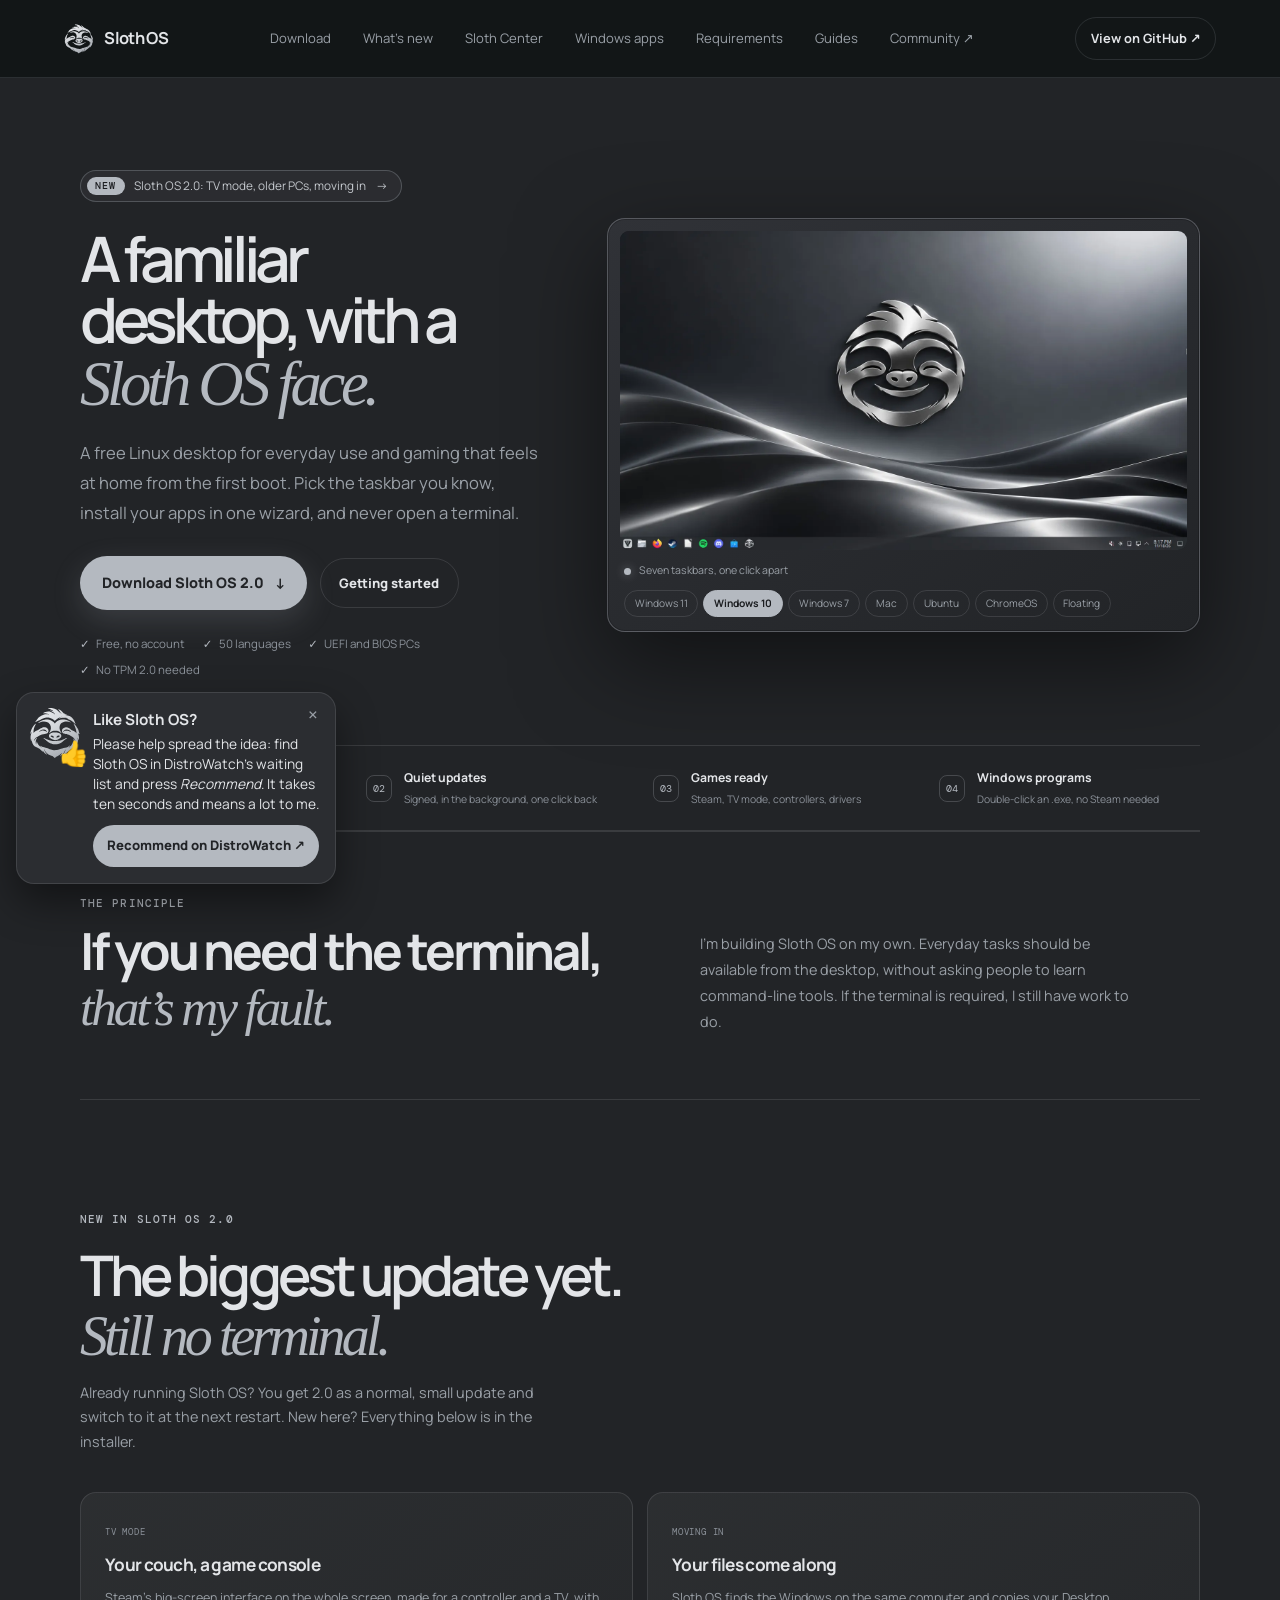
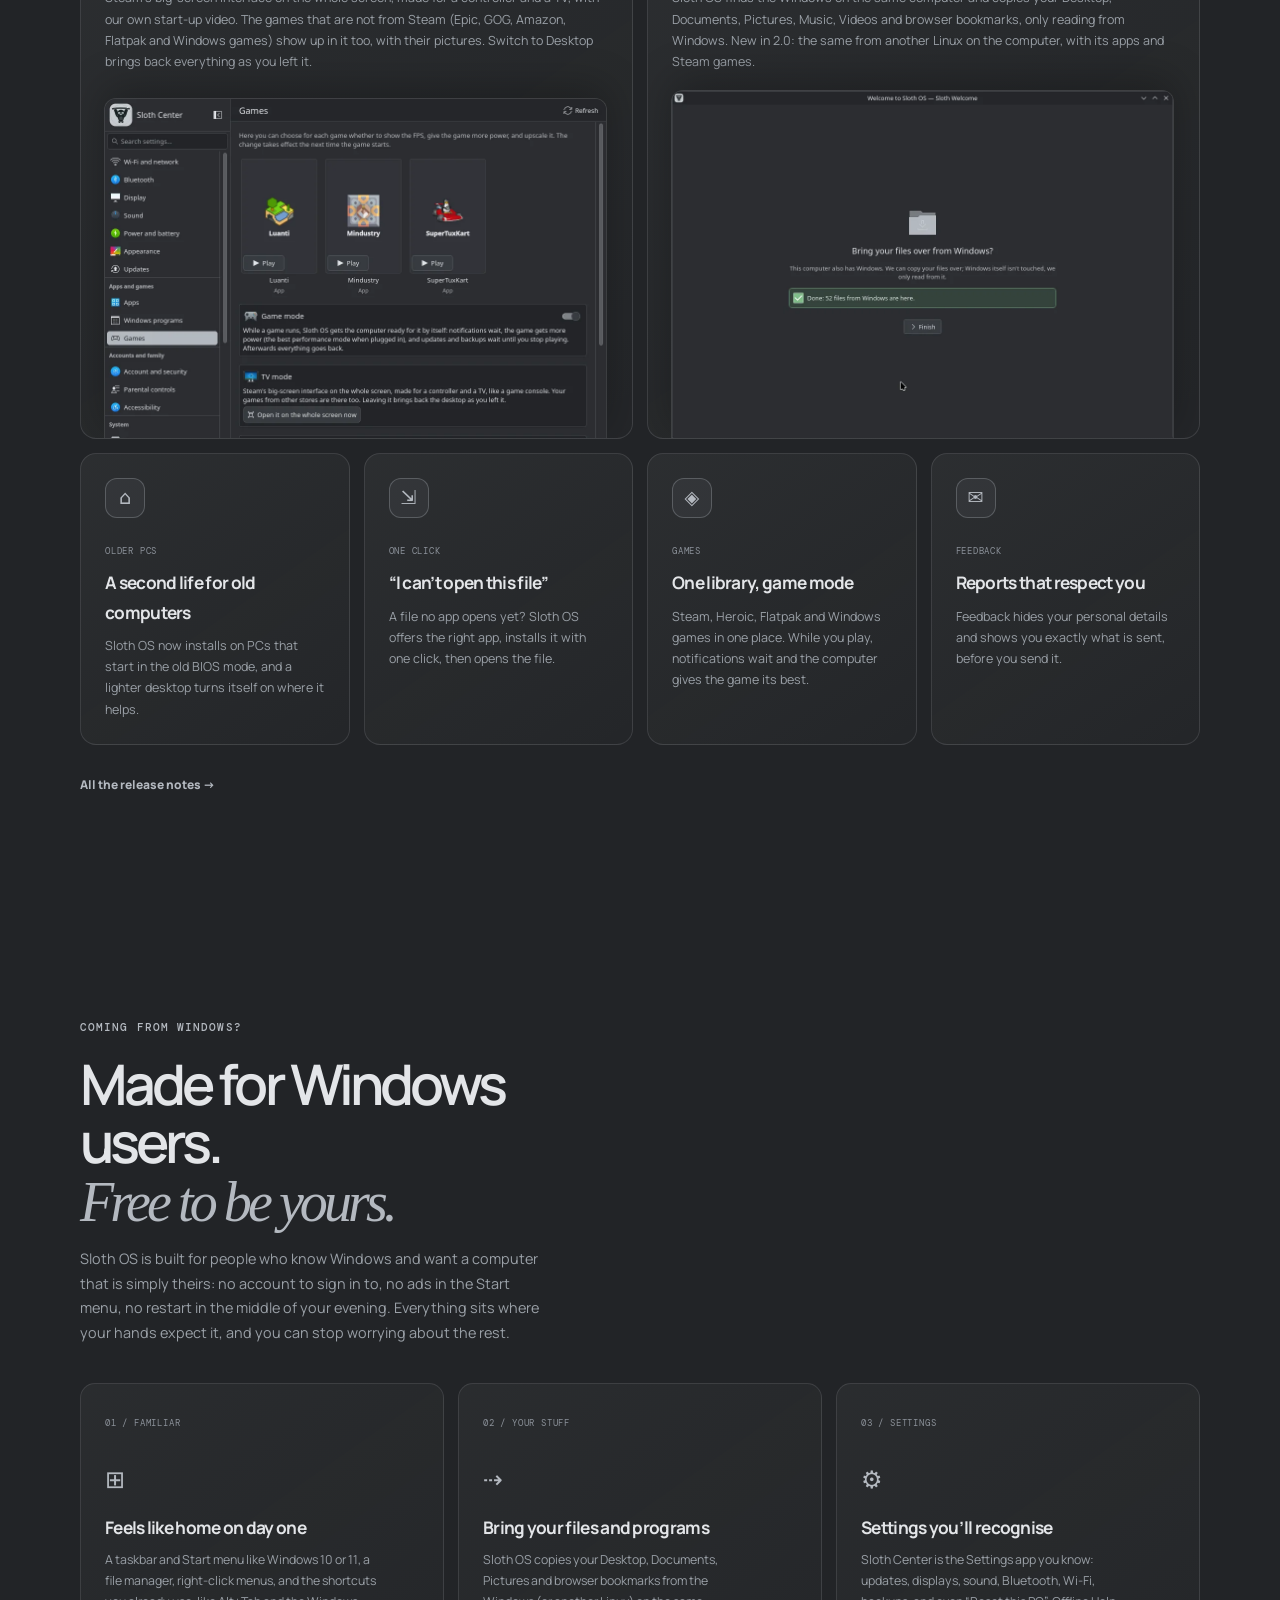
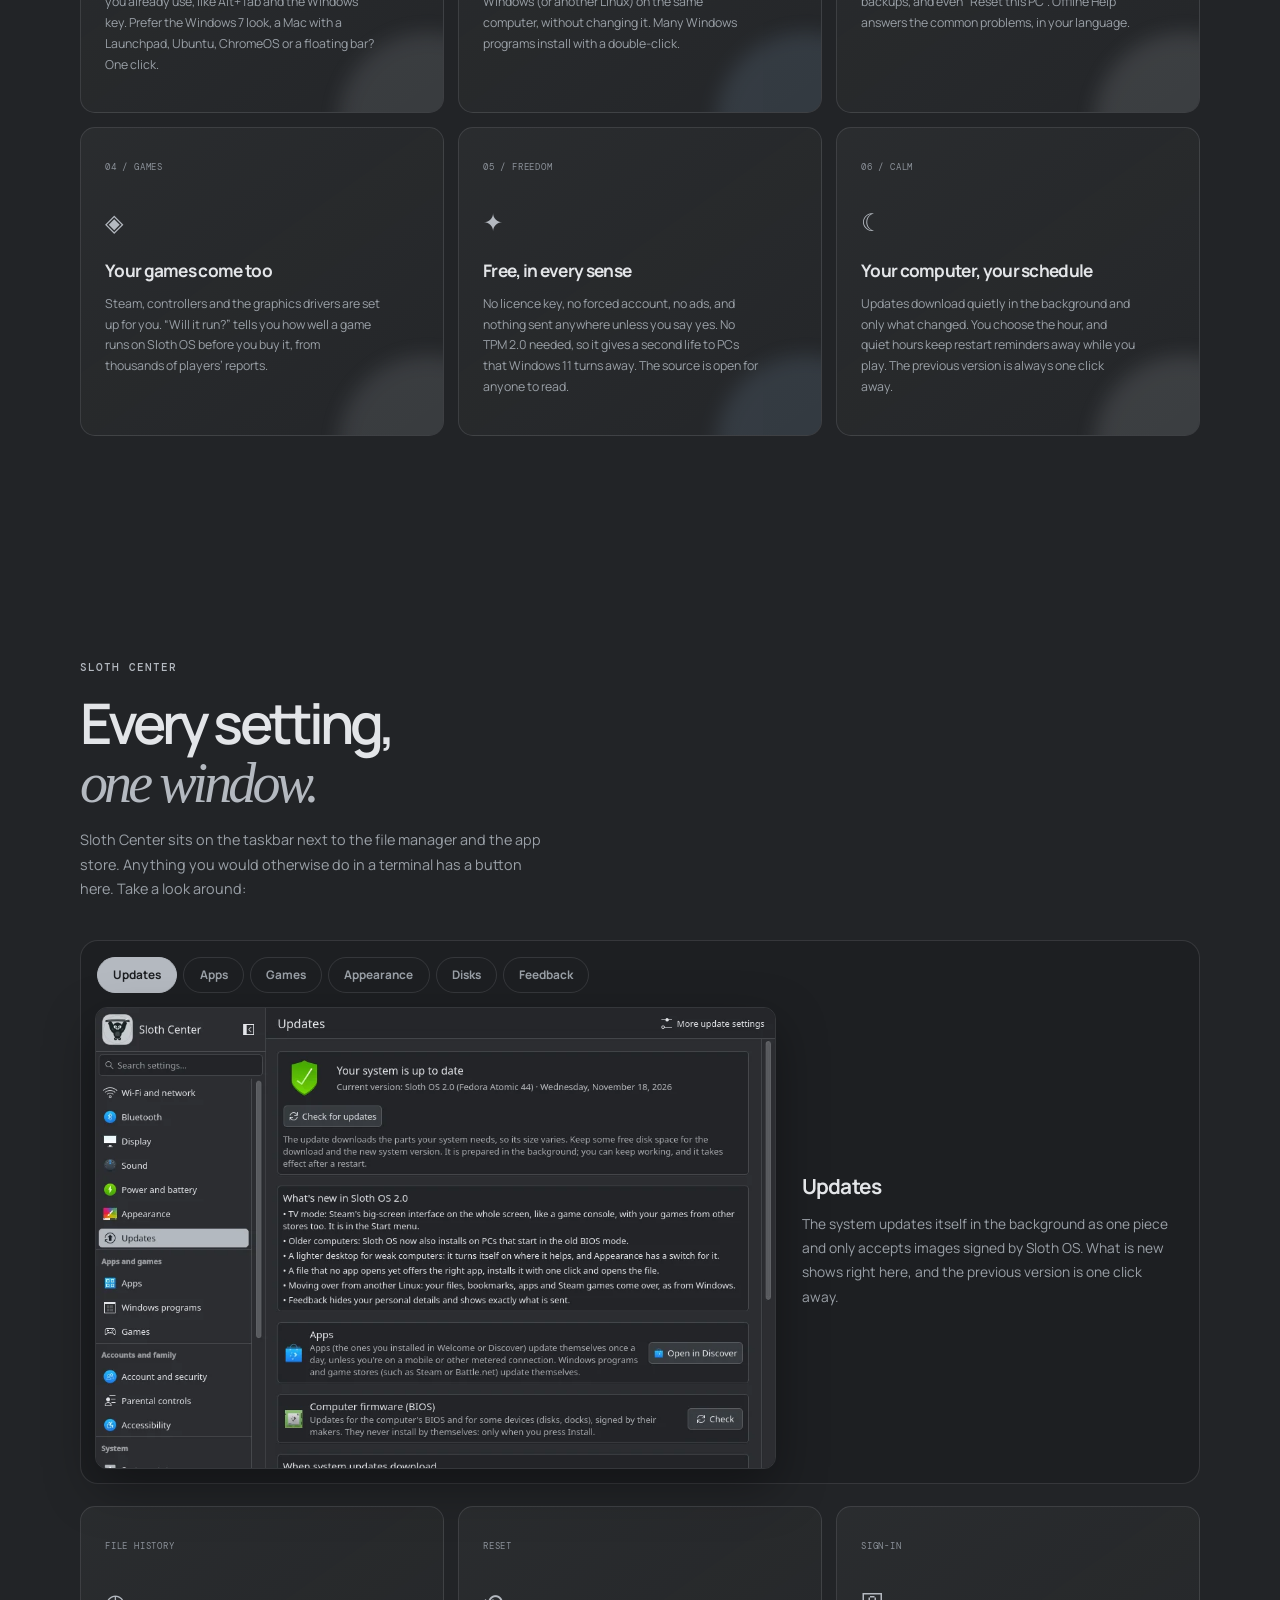
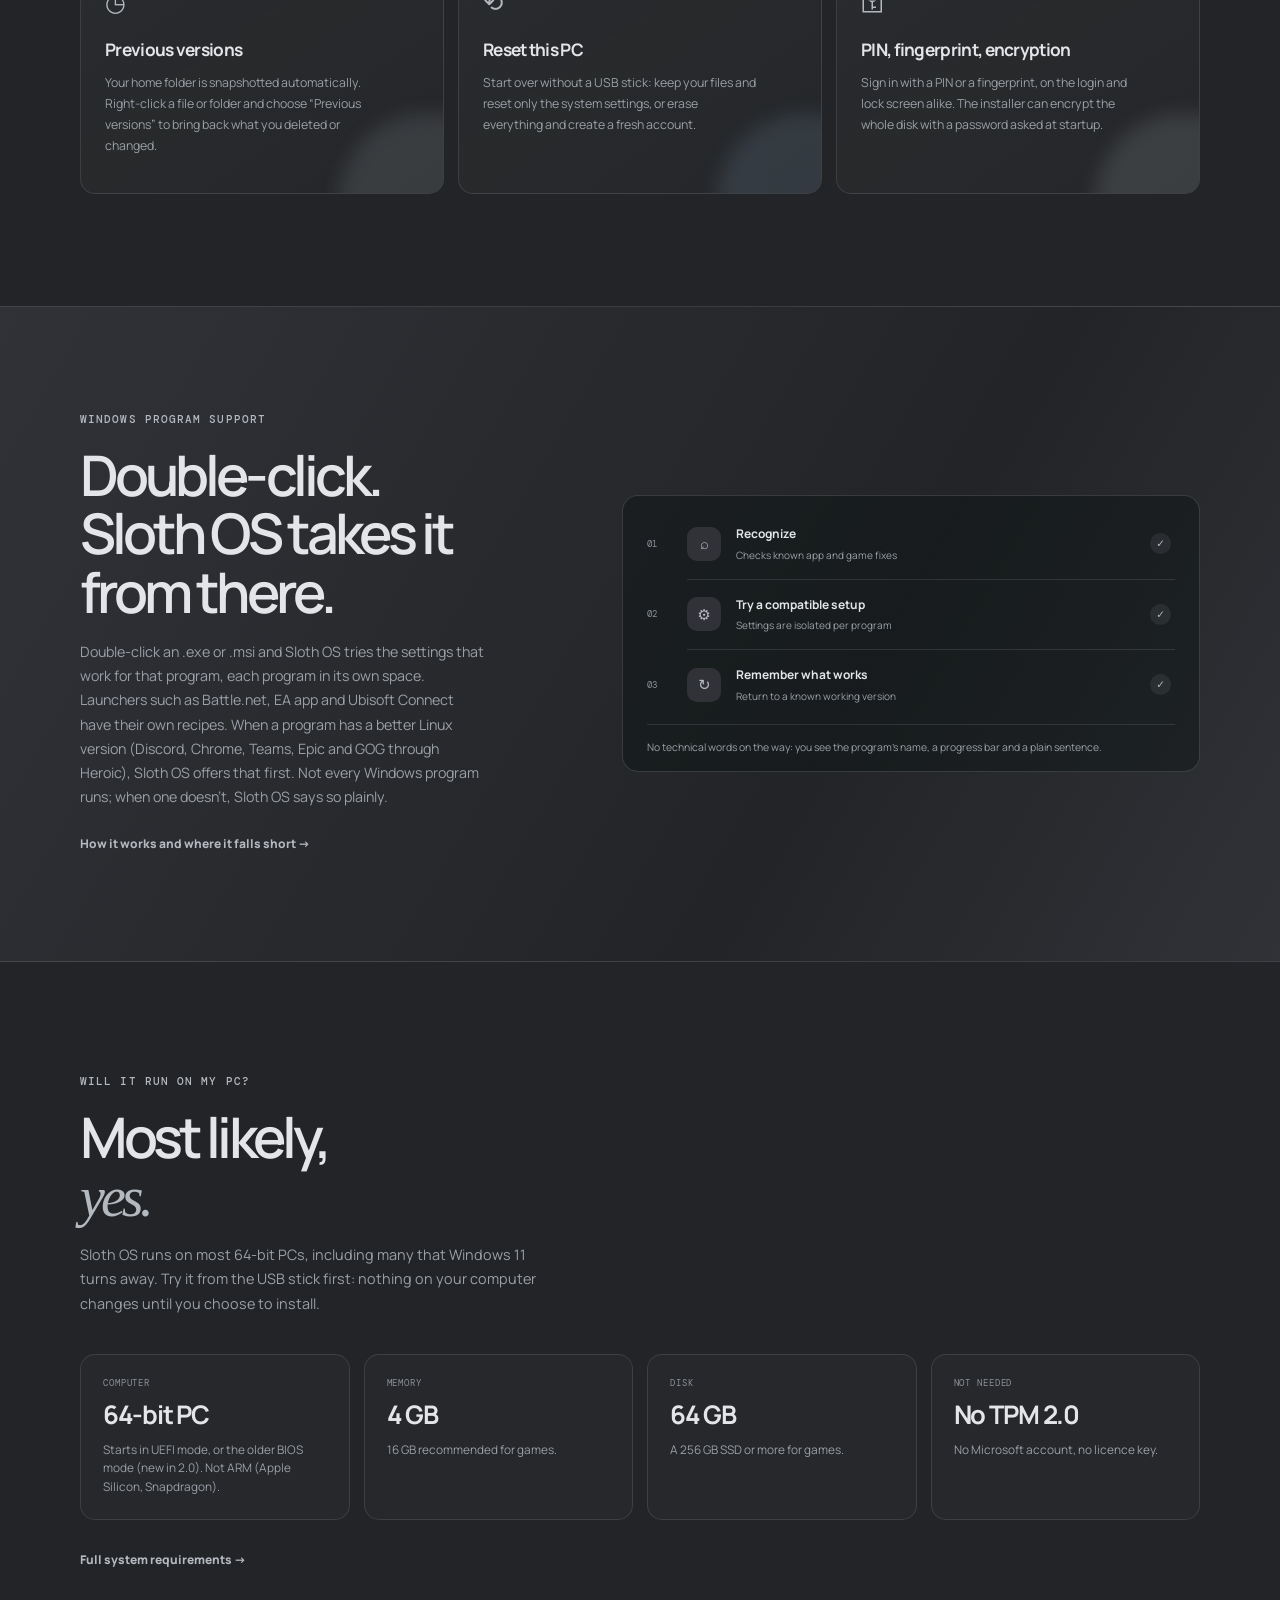
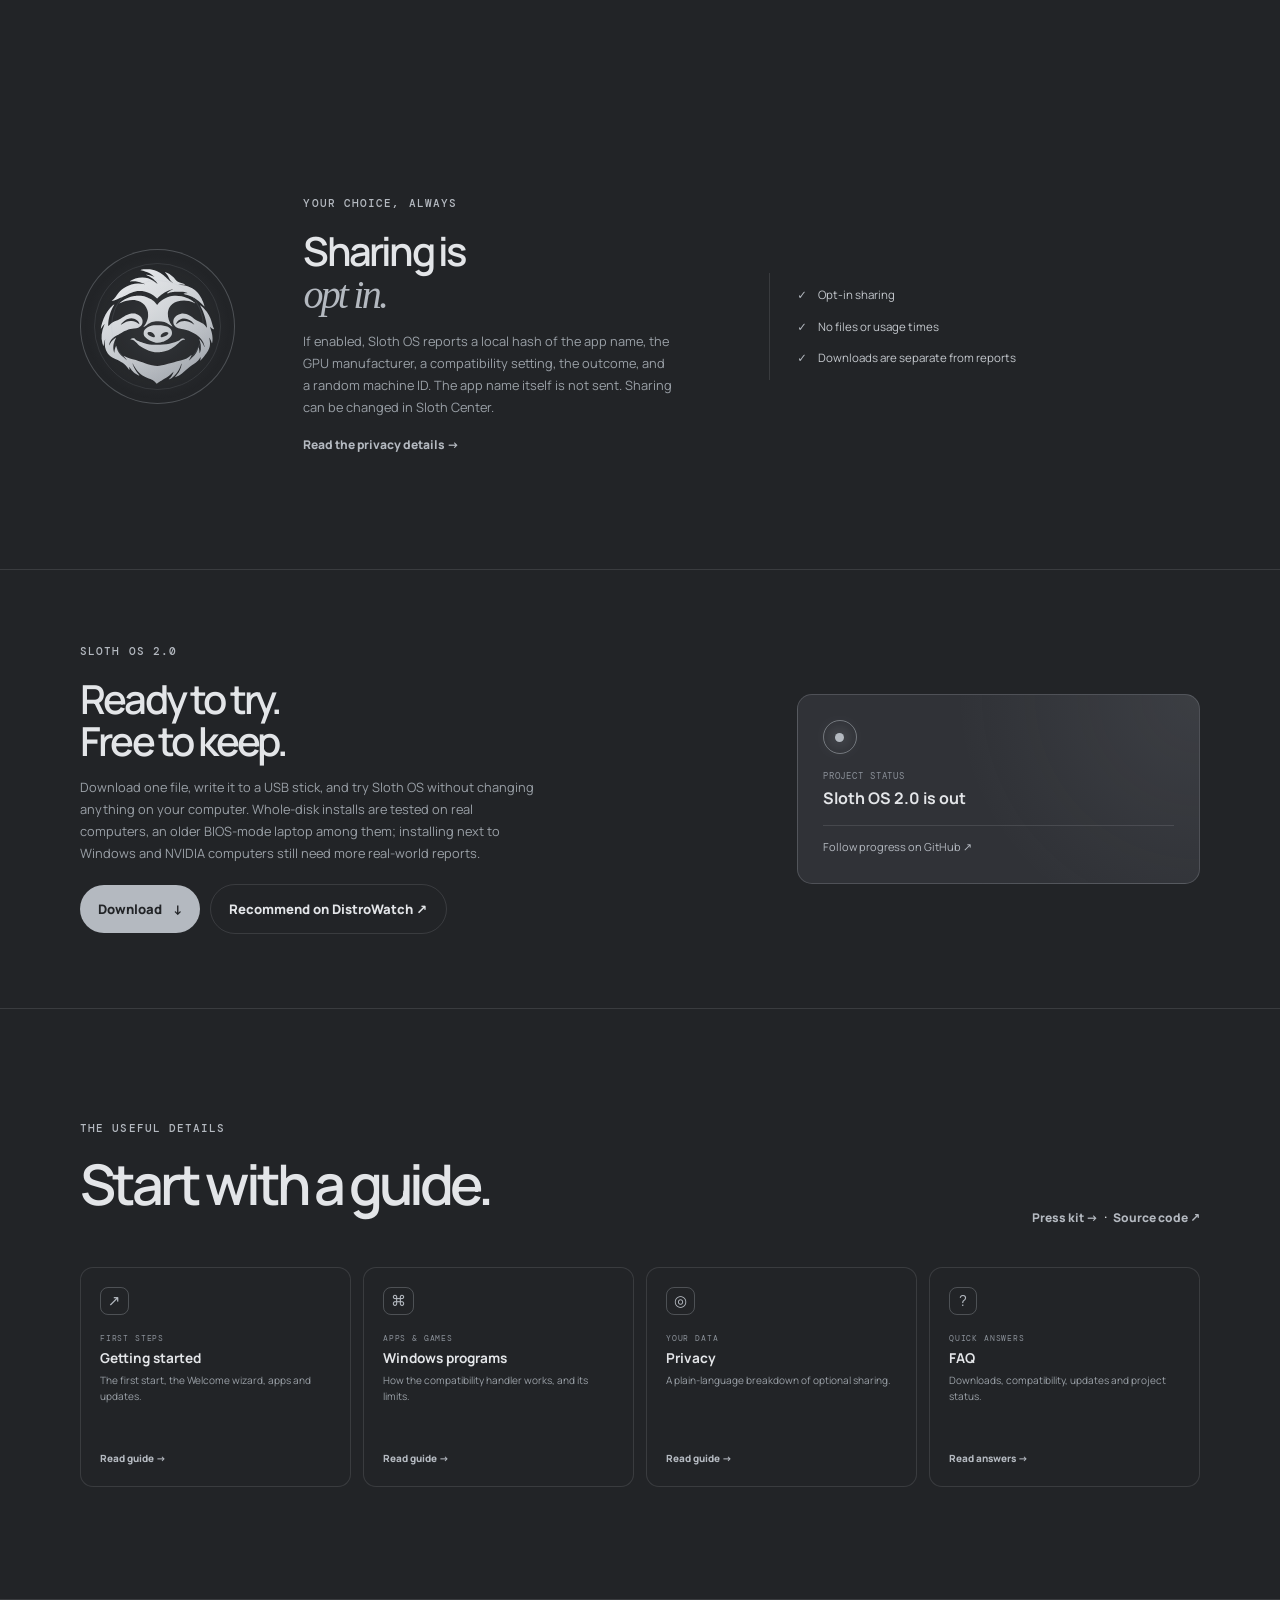
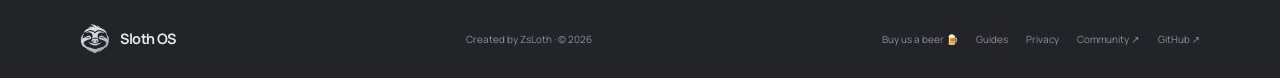
==== commit 3f82e3bc: "Merge branch 'website-2.0' # Conflicts: #	docs/index.html" ====
--- a/docs/index.html
+++ b/docs/index.html
@@ -4,13 +4,25 @@
   <meta charset="utf-8">
   <meta name="viewport" content="width=device-width, initial-scale=1">
   <meta name="theme-color" content="#222427">
-  <meta name="description" content="Meet Sloth OS: a Fedora Atomic and KDE Plasma desktop with the Sloth Silver look, quiet updates, and experimental Windows app support.">
+  <meta name="description" content="Sloth OS 2.0: a free Linux desktop for everyday use and gaming that feels familiar from the first boot. Seven taskbar layouts, TV mode, Windows programs with a double-click, quiet updates, 50 languages.">
   <title>Sloth OS — A familiar desktop, in silver</title>
+  <link rel="canonical" href="https://sloth-os-linux.github.io/">
+  <meta property="og:type" content="website">
+  <meta property="og:site_name" content="Sloth OS">
+  <meta property="og:title" content="Sloth OS 2.0 — A familiar desktop, in silver">
+  <meta property="og:description" content="A free Linux desktop for everyday use and gaming. Seven taskbar layouts, TV mode, Windows programs with a double-click, and no terminal needed.">
+  <meta property="og:url" content="https://sloth-os-linux.github.io/">
+  <meta property="og:image" content="https://sloth-os-linux.github.io/assets/og-image.jpg">
+  <meta property="og:image:width" content="1200">
+  <meta property="og:image:height" content="630">
+  <meta property="og:image:alt" content="The Sloth OS desktop: a silver sloth on a graphite wallpaper, with a centered taskbar.">
+  <meta name="twitter:card" content="summary_large_image">
   <link rel="icon" href="./favicon.svg?v=sloth-black-icon-20261016" type="image/svg+xml">
-  <link rel="stylesheet" href="./site.css?v=sloth-release-20261021">
-  <script src="./site.js?v=dw2-20261110" defer></script>
+  <link rel="preload" as="image" href="./assets/shots/v2/layout-windows11.webp" type="image/webp">
+  <link rel="stylesheet" href="./site.css?v=sloth-20-20261118">
+  <script src="./site.js?v=sloth-20-20261118" defer></script>
 </head>
-<body>
+<body class="home">
   <a class="skip-link" href="#main">Skip to content</a>
   <header class="site-header">
     <a class="brand" href="./index.html" aria-label="Sloth OS home">
@@ -18,127 +30,161 @@
       <span>Sloth OS</span>
     </a>
     <nav class="main-nav" aria-label="Main navigation"><a href="./download.html">Download</a>
-      <a href="#desktop">The desktop</a><a href="#sloth-center">Sloth Center</a><a href="#windows-apps">Windows apps</a><a href="#privacy">Privacy</a><a href="./getting-started.html">Guides</a><a href="./press.html">Press kit</a>
+      <a href="#new">What’s new</a><a href="#sloth-center">Sloth Center</a><a href="#windows-apps">Windows apps</a><a href="#requirements">Requirements</a><a href="./getting-started.html">Guides</a>
     <a href="https://github.com/Sloth-OS-Linux/sloth-os/discussions">Community ↗</a></nav>
     <a class="nav-cta" href="https://github.com/Sloth-OS-Linux/sloth-os">View on GitHub ↗</a>
   </header>
 
   <main id="main">
-    <section class="hero section-wrap">
+    <section class="hero hero-20 section-wrap">
       <div class="hero-copy">
-        <p class="eyebrow">Fedora Atomic · KDE Plasma</p>
+        <a class="release-pill" href="#new"><span class="pill-tag">New</span> Sloth OS 2.0: TV mode, older PCs, moving in <span aria-hidden="true">→</span></a>
         <h1>A familiar<br>desktop, with a<br><span>Sloth OS face.</span></h1>
-        <p class="hero-lede">A Linux desktop for everyday use and gaming, designed to feel at home from the first boot. Sloth OS pairs KDE Plasma with its own silver sloth identity and a Windows-style layout.</p>
+        <p class="hero-lede">A free Linux desktop for everyday use and gaming that feels at home from the first boot. Pick the taskbar you know, install your apps in one wizard, and never open a terminal.</p>
         <div class="hero-actions">
-          <a class="button button-primary" href="./download.html">Download Sloth OS 2.0</a>
+          <a class="button button-primary button-big" href="./download.html">Download Sloth OS 2.0 <span aria-hidden="true">↓</span></a>
           <a class="button button-quiet" href="./getting-started.html">Getting started</a>
         </div>
-        <p class="hero-note"><strong>New: the Sloth OS community.</strong> Ask questions, share ideas and your setup, and vote on whether we should open a Discord or Matrix chat. <a href="https://github.com/Sloth-OS-Linux/sloth-os/discussions">Join the discussions ↗</a></p>
+        <ul class="hero-meta" aria-label="At a glance">
+          <li>Free, no account</li><li>50 languages</li><li>UEFI and BIOS PCs</li><li>No TPM 2.0 needed</li>
+        </ul>
       </div>
-      <figure class="desktop-preview">
-        <img src="./assets/shots/desktop.webp" width="1280" height="800" alt="The Sloth OS desktop: a silver sloth logo on a graphite wallpaper, with a taskbar showing the start button, Files, Firefox, Steam and Discover.">
-        <figcaption><span class="preview-dot"></span> The real Sloth OS desktop, after the Welcome wizard installed Firefox and Steam</figcaption>
+      <figure class="layout-show" data-layout-show>
+        <div class="layout-screen">
+          <img class="is-active" src="./assets/shots/v2/layout-windows11.webp" width="1600" height="900" alt="Sloth OS with the Windows 11 layout: the Start button and the app icons in the middle of the taskbar." data-name="Windows 11">
+          <img src="./assets/shots/v2/layout-windows10.webp" width="1600" height="900" loading="lazy" alt="Sloth OS with the Windows 10 layout: the Start button and the app icons on the left of the taskbar." data-name="Windows 10">
+          <img src="./assets/shots/v2/layout-windows7.webp" width="1600" height="900" loading="lazy" alt="Sloth OS with the Windows 7 layout: a classic Start menu, with window names on the taskbar." data-name="Windows 7">
+          <img src="./assets/shots/v2/layout-mac.webp" width="1600" height="900" loading="lazy" alt="Sloth OS with the Mac-like layout: a bar at the top and a floating dock at the bottom." data-name="Mac">
+          <img src="./assets/shots/v2/layout-ubuntu.webp" width="1600" height="900" loading="lazy" alt="Sloth OS with the Ubuntu-like layout: a bar at the top and a dock on the left." data-name="Ubuntu">
+          <img src="./assets/shots/v2/layout-chromeos.webp" width="1600" height="900" loading="lazy" alt="Sloth OS with the ChromeOS-like layout: a launcher in the corner and the apps in the middle." data-name="ChromeOS">
+          <img src="./assets/shots/v2/layout-floating.webp" width="1600" height="900" loading="lazy" alt="Sloth OS with the floating layout: a small bar that stays out of the way." data-name="Floating">
+        </div>
+        <figcaption>
+          <span class="layout-label"><span class="preview-dot"></span> Seven taskbars, one click apart</span>
+          <span class="layout-chips" role="group" aria-label="Taskbar layouts" data-layout-chips></span>
+        </figcaption>
       </figure>
     </section>
 
-    <section class="quick-facts section-wrap" aria-label="At a glance">
-      <div><span class="fact-icon">01</span><p><b>KDE Plasma</b><small>Windows-style layout, in 50 languages</small></p></div>
-      <div><span class="fact-icon">02</span><p><b>Atomic updates</b><small>Signed images, a previous version kept for rollback</small></p></div>
-      <div><span class="fact-icon">03</span><p><b>Windows programs</b><small>Double-click an .exe, no Steam needed</small></p></div>
+    <section class="quick-facts quick-facts-4 section-wrap" aria-label="At a glance">
+      <div><span class="fact-icon">01</span><p><b>Feels like home</b><small>Windows, Mac, Ubuntu or ChromeOS layouts</small></p></div>
+      <div><span class="fact-icon">02</span><p><b>Quiet updates</b><small>Signed, in the background, one click back</small></p></div>
+      <div><span class="fact-icon">03</span><p><b>Games ready</b><small>Steam, TV mode, controllers, drivers</small></p></div>
+      <div><span class="fact-icon">04</span><p><b>Windows programs</b><small>Double-click an .exe, no Steam needed</small></p></div>
     </section>
 
-    <section class="principle-band section-wrap" aria-labelledby="principle-title">
+    <section class="principle-band section-wrap reveal" aria-labelledby="principle-title">
       <div><p class="eyebrow">THE PRINCIPLE</p><h2 id="principle-title">If you need the terminal,<br><em>that’s my fault.</em></h2></div>
       <p>I’m building Sloth OS on my own. Everyday tasks should be available from the desktop, without asking people to learn command-line tools. If the terminal is required, I still have work to do.</p>
     </section>
 
-    <section class="section-wrap content-section" id="from-windows">
-      <div class="section-heading"><p class="eyebrow">Coming from Windows?</p><h2>Made for Windows users.<br><em>Free to be yours.</em></h2><p>Sloth OS is built for people who know Windows and want a computer that is simply theirs: no account to sign in to, no ads in the Start menu, no restart in the middle of your evening. Everything sits where your hands expect it, and you can stop worrying about the rest.</p></div>
-      <div class="feature-grid">
-        <article class="feature-card feature-silver"><span class="card-number">01 / FAMILIAR</span><div class="feature-symbol">⊞</div><h3>Feels like home on day one</h3><p>A taskbar and Start menu like Windows 10 or 11, a file manager, right-click menus, and the shortcuts you already use, like Alt+Tab and the Windows key. Prefer the Windows 7 look, a Mac with a Launchpad, Ubuntu, ChromeOS or a floating bar? One click.</p></article>
-        <article class="feature-card feature-blue"><span class="card-number">02 / YOUR STUFF</span><div class="feature-symbol">⇢</div><h3>Bring your files and programs</h3><p>Sloth OS copies your Desktop, Documents, Pictures and browser bookmarks from the Windows on the same computer, without changing it. Many Windows programs install with a double-click.</p></article>
-        <article class="feature-card feature-green"><span class="card-number">03 / SETTINGS</span><div class="feature-symbol">⚙</div><h3>Settings you’ll recognise</h3><p>Sloth Center is the Settings app you know: updates, displays, sound, Bluetooth, Wi-Fi, backups, and even “Reset this PC”. Offline Help answers the common problems, in your language.</p></article>
-        <article class="feature-card feature-silver"><span class="card-number">04 / GAMES</span><div class="feature-symbol">◈</div><h3>Your games come too</h3><p>Steam, controllers and the graphics drivers are set up for you. “Will it run?” tells you how well a game runs on Sloth OS before you buy it, from thousands of players’ reports.</p></article>
-        <article class="feature-card feature-blue"><span class="card-number">05 / FREEDOM</span><div class="feature-symbol">✦</div><h3>Free, in every sense</h3><p>No licence key, no forced account, no ads, and nothing sent anywhere unless you say yes. No TPM 2.0 needed, so it gives a second life to PCs that Windows 11 turns away. The source is open for anyone to read.</p></article>
-        <article class="feature-card feature-green"><span class="card-number">06 / CALM</span><div class="feature-symbol">☾</div><h3>Your computer, your schedule</h3><p>Updates download quietly in the background and only what changed. You choose the hour, and quiet hours keep restart reminders away while you play. The previous version is always one click away.</p></article>
+    <section class="section-wrap content-section" id="new">
+      <div class="section-heading reveal"><p class="eyebrow">New in Sloth OS 2.0</p><h2>The biggest update yet.<br><em>Still no terminal.</em></h2><p>Already running Sloth OS? You get 2.0 as a normal, small update and switch to it at the next restart. New here? Everything below is in the installer.</p></div>
+      <div class="new-grid">
+        <article class="new-card new-wide reveal">
+          <div class="new-text"><span class="card-number">TV MODE</span><h3>Your couch, a game console</h3><p>Steam’s big-screen interface on the whole screen, made for a controller and a TV, with our own start-up video. The games that are not from Steam (Epic, GOG, Amazon, Flatpak and Windows games) show up in it too, with their pictures. Switch to Desktop brings back everything as you left it.</p></div>
+          <button class="new-shot" type="button" data-zoom="./assets/shots/v2/center-games.webp" aria-label="Enlarge: Sloth Center's Games page"><img src="./assets/shots/v2/center-games.webp" width="1010" height="684" loading="lazy" alt="Sloth Center, Games page: SuperTuxKart, Luanti and Mindustry with Play buttons, Game mode switched on, and TV mode with an Open it on the whole screen now button."></button>
+        </article>
+        <article class="new-card new-wide new-flip reveal">
+          <div class="new-text"><span class="card-number">MOVING IN</span><h3>Your files come along</h3><p>Sloth OS finds the Windows on the same computer and copies your Desktop, Documents, Pictures, Music, Videos and browser bookmarks, only reading from Windows. New in 2.0: the same from another Linux on the computer, with its apps and Steam games.</p></div>
+          <button class="new-shot new-shot-pair" type="button" data-zoom="./assets/shots/v2/windows-import.webp" aria-label="Enlarge: bringing files over from Windows"><img src="./assets/shots/v2/windows-import.webp" width="1082" height="750" loading="lazy" alt="Bring your files over from Windows? Desktop, Documents, Music, Pictures and Videos ticked, with their sizes, and a Bring over button."><img class="pair-after" src="./assets/shots/v2/windows-import-done.webp" width="1082" height="750" loading="lazy" alt="Done: 52 files from Windows are here."></button>
+        </article>
+        <article class="new-card reveal"><span class="new-icon" aria-hidden="true">⌂</span><span class="card-number">OLDER PCS</span><h3>A second life for old computers</h3><p>Sloth OS now installs on PCs that start in the old BIOS mode, and a lighter desktop turns itself on where it helps.</p></article>
+        <article class="new-card reveal"><span class="new-icon" aria-hidden="true">⇲</span><span class="card-number">ONE CLICK</span><h3>“I can’t open this file”</h3><p>A file no app opens yet? Sloth OS offers the right app, installs it with one click, then opens the file.</p></article>
+        <article class="new-card reveal"><span class="new-icon" aria-hidden="true">◈</span><span class="card-number">GAMES</span><h3>One library, game mode</h3><p>Steam, Heroic, Flatpak and Windows games in one place. While you play, notifications wait and the computer gives the game its best.</p></article>
+        <article class="new-card reveal"><span class="new-icon" aria-hidden="true">✉</span><span class="card-number">FEEDBACK</span><h3>Reports that respect you</h3><p>Feedback hides your personal details and shows you exactly what is sent, before you send it.</p></article>
       </div>
+      <p class="new-more reveal"><a class="text-link" href="./download.html#whats-new">All the release notes <span aria-hidden="true">→</span></a></p>
     </section>
 
-    <section class="section-wrap content-section" id="desktop">
-      <div class="section-heading"><p class="eyebrow">The Sloth OS look</p><h2>Matte silver.<br><em>Charcoal dark.</em></h2><p>The default desktop uses the Sloth Silver Dark colour scheme: graphite surfaces, soft silver text and highlights, and restrained blue links. The source also includes light, white, black, night, mist and sage variations.</p></div>
+    <section class="section-wrap content-section" id="from-windows">
+      <div class="section-heading reveal"><p class="eyebrow">Coming from Windows?</p><h2>Made for Windows users.<br><em>Free to be yours.</em></h2><p>Sloth OS is built for people who know Windows and want a computer that is simply theirs: no account to sign in to, no ads in the Start menu, no restart in the middle of your evening. Everything sits where your hands expect it, and you can stop worrying about the rest.</p></div>
       <div class="feature-grid">
-        <article class="feature-card feature-silver"><span class="card-number">01 / DEFAULT THEME</span><div class="feature-symbol palette-swatches" aria-hidden="true"><i></i><i></i><i></i><i></i></div><h3>Sloth Silver Dark</h3><p>Graphite surfaces, soft silver highlights, and restrained blue links give the default desktop its calm, familiar feel.</p><a href="./getting-started.html#first-boot">See what to expect <span aria-hidden="true">↗</span></a></article>
-        <article class="feature-card feature-blue"><span class="card-number">02 / DESKTOP</span><div class="feature-symbol">▱</div><h3>Familiar KDE layout</h3><p>A Windows-style taskbar and start menu, built as a KDE Plasma look-and-feel package.</p><a href="./getting-started.html#first-boot">What to expect <span aria-hidden="true">↗</span></a></article>
-        <article class="feature-card feature-green"><span class="card-number">03 / SYSTEM</span><div class="feature-symbol">↻</div><h3>Atomic by design</h3><p>Sloth OS is built on Fedora Atomic. Updates are applied as a system image, with a previous deployment available for rollback.</p><a href="./faq.html#updates">How updates work <span aria-hidden="true">↗</span></a></article>
+        <article class="feature-card feature-silver reveal"><span class="card-number">01 / FAMILIAR</span><div class="feature-symbol">⊞</div><h3>Feels like home on day one</h3><p>A taskbar and Start menu like Windows 10 or 11, a file manager, right-click menus, and the shortcuts you already use, like Alt+Tab and the Windows key. Prefer the Windows 7 look, a Mac with a Launchpad, Ubuntu, ChromeOS or a floating bar? One click.</p></article>
+        <article class="feature-card feature-blue reveal"><span class="card-number">02 / YOUR STUFF</span><div class="feature-symbol">⇢</div><h3>Bring your files and programs</h3><p>Sloth OS copies your Desktop, Documents, Pictures and browser bookmarks from the Windows (or another Linux) on the same computer, without changing it. Many Windows programs install with a double-click.</p></article>
+        <article class="feature-card feature-green reveal"><span class="card-number">03 / SETTINGS</span><div class="feature-symbol">⚙</div><h3>Settings you’ll recognise</h3><p>Sloth Center is the Settings app you know: updates, displays, sound, Bluetooth, Wi-Fi, backups, and even “Reset this PC”. Offline Help answers the common problems, in your language.</p></article>
+        <article class="feature-card feature-silver reveal"><span class="card-number">04 / GAMES</span><div class="feature-symbol">◈</div><h3>Your games come too</h3><p>Steam, controllers and the graphics drivers are set up for you. “Will it run?” tells you how well a game runs on Sloth OS before you buy it, from thousands of players’ reports.</p></article>
+        <article class="feature-card feature-blue reveal"><span class="card-number">05 / FREEDOM</span><div class="feature-symbol">✦</div><h3>Free, in every sense</h3><p>No licence key, no forced account, no ads, and nothing sent anywhere unless you say yes. No TPM 2.0 needed, so it gives a second life to PCs that Windows 11 turns away. The source is open for anyone to read.</p></article>
+        <article class="feature-card feature-green reveal"><span class="card-number">06 / CALM</span><div class="feature-symbol">☾</div><h3>Your computer, your schedule</h3><p>Updates download quietly in the background and only what changed. You choose the hour, and quiet hours keep restart reminders away while you play. The previous version is always one click away.</p></article>
       </div>
     </section>
 
     <section class="section-wrap content-section" id="sloth-center">
-      <div class="section-heading"><p class="eyebrow">Sloth Center</p><h2>Every setting,<br><em>one window.</em></h2><p>Sloth Center sits on the taskbar next to the file manager and the app store. Anything you would otherwise do in a terminal has a button here: updates, drivers, backups, accounts, disks and Windows programs.</p></div>
-      <div class="feature-grid">
-        <article class="feature-card feature-green"><span class="card-number">01 / UPDATES</span><div class="feature-symbol">↻</div><h3>Quiet, verified updates</h3><p>The system updates in the background and only accepts images signed by Sloth OS. A notification tells you when an update is ready, with a “Restart now” button.</p></article>
-        <article class="feature-card feature-silver"><span class="card-number">02 / FILE HISTORY</span><div class="feature-symbol">◷</div><h3>Previous versions</h3><p>Your home folder is snapshotted automatically. Right-click a file or folder and choose “Previous versions” to bring back what you deleted or changed. Backups to an external drive are one click away.</p></article>
-        <article class="feature-card feature-blue"><span class="card-number">03 / RESET</span><div class="feature-symbol">⟲</div><h3>Reset this PC</h3><p>Start over without a USB stick: keep your files and reset only the system settings, or erase everything and create a fresh account. Keep a backup: erasing everything also erases the saved states on the computer.</p></article>
-        <article class="feature-card feature-blue"><span class="card-number">04 / HARDWARE</span><div class="feature-symbol">⚙</div><h3>Drivers and devices</h3><p>NVIDIA machines switch to the NVIDIA image on their own. Game controllers, printers, scanners, firmware updates and phone pairing are managed from the desktop.</p></article>
-        <article class="feature-card feature-silver"><span class="card-number">05 / YOUR FILES</span><div class="feature-symbol">☁</div><h3>Cloud and moving in</h3><p>OneDrive and Google Drive appear as normal folders. Coming from Windows? Sloth OS can copy your Desktop, Documents, Pictures and browser bookmarks from the Windows drive.</p></article>
-        <article class="feature-card feature-green"><span class="card-number">06 / SIGN-IN</span><div class="feature-symbol">⚿</div><h3>PIN, fingerprint, encryption</h3><p>Sign in with a PIN or a fingerprint, on the login and lock screen alike. The installer can encrypt the whole disk with a password asked at startup.</p></article>
+      <div class="section-heading reveal"><p class="eyebrow">Sloth Center</p><h2>Every setting,<br><em>one window.</em></h2><p>Sloth Center sits on the taskbar next to the file manager and the app store. Anything you would otherwise do in a terminal has a button here. Take a look around:</p></div>
+      <div class="tour reveal" data-tour>
+        <div class="tour-tabs" role="tablist" aria-label="Sloth Center pages">
+          <button type="button" role="tab" id="tab-updates" aria-controls="panel-updates" aria-selected="true">Updates</button>
+          <button type="button" role="tab" id="tab-apps" aria-controls="panel-apps" aria-selected="false" tabindex="-1">Apps</button>
+          <button type="button" role="tab" id="tab-games" aria-controls="panel-games" aria-selected="false" tabindex="-1">Games</button>
+          <button type="button" role="tab" id="tab-appearance" aria-controls="panel-appearance" aria-selected="false" tabindex="-1">Appearance</button>
+          <button type="button" role="tab" id="tab-disks" aria-controls="panel-disks" aria-selected="false" tabindex="-1">Disks</button>
+          <button type="button" role="tab" id="tab-feedback" aria-controls="panel-feedback" aria-selected="false" tabindex="-1">Feedback</button>
+        </div>
+        <div class="tour-panels">
+          <figure class="tour-panel" role="tabpanel" id="panel-updates" aria-labelledby="tab-updates"><button class="tour-shot" type="button" data-zoom="./assets/shots/v2/center-updates.webp" aria-label="Enlarge: the Updates page"><img src="./assets/shots/v2/center-updates.webp" width="1010" height="684" loading="lazy" alt="Sloth Center, Updates page: Your system is up to date, Sloth OS 2.0, the list of what is new in 2.0, app updates and computer firmware."></button><figcaption><b>Updates</b> The system updates itself in the background as one piece and only accepts images signed by Sloth OS. What is new shows right here, and the previous version is one click away.</figcaption></figure>
+          <figure class="tour-panel" role="tabpanel" id="panel-apps" aria-labelledby="tab-apps" hidden><button class="tour-shot" type="button" data-zoom="./assets/shots/v2/center-apps.webp" aria-label="Enlarge: the Apps page"><img src="./assets/shots/v2/center-apps.webp" width="1010" height="684" loading="lazy" alt="Sloth Center, Apps page: Discord, Firefox, GIMP, Heroic, LibreOffice, LocalSend, Spotify, Steam, Thunderbird, VLC and more, each with Open and Remove."></button><figcaption><b>Apps</b> Every installed app in one list, with Open and Remove. Apps update themselves once a day, and Get more apps opens the store.</figcaption></figure>
+          <figure class="tour-panel" role="tabpanel" id="panel-games" aria-labelledby="tab-games" hidden><button class="tour-shot" type="button" data-zoom="./assets/shots/v2/center-games.webp" aria-label="Enlarge: the Games page"><img src="./assets/shots/v2/center-games.webp" width="1010" height="684" loading="lazy" alt="Sloth Center, Games page: the game library with Play buttons, Game mode and TV mode."></button><figcaption><b>Games</b> Every game in one library with a Play button, per-game FPS display and upscaling, Game mode, TV mode and “Will it run?”.</figcaption></figure>
+          <figure class="tour-panel" role="tabpanel" id="panel-appearance" aria-labelledby="tab-appearance" hidden><button class="tour-shot" type="button" data-zoom="./assets/shots/v2/center-appearance.webp" aria-label="Enlarge: the Appearance page"><img src="./assets/shots/v2/center-appearance.webp" width="1010" height="684" loading="lazy" alt="Sloth Center, Appearance page: seven taskbar layouts to click, and the color schemes below."></button><figcaption><b>Appearance</b> Seven taskbar layouts and thirteen color schemes, applied the moment you click. Your pinned apps stay where they are.</figcaption></figure>
+          <figure class="tour-panel" role="tabpanel" id="panel-disks" aria-labelledby="tab-disks" hidden><button class="tour-shot" type="button" data-zoom="./assets/shots/v2/center-disks-windows.webp" aria-label="Enlarge: the Disks page"><img src="./assets/shots/v2/center-disks-windows.webp" width="1010" height="684" loading="lazy" alt="Sloth Center, Disks page: networks, Delete unneeded files, and Bring files over from Windows."></button><figcaption><b>Disks</b> What uses the space, the disks’ health, network folders, sharing a folder with the computers at home, cleaning up, and bringing files over from Windows.</figcaption></figure>
+          <figure class="tour-panel" role="tabpanel" id="panel-feedback" aria-labelledby="tab-feedback" hidden><button class="tour-shot" type="button" data-zoom="./assets/shots/v2/center-feedback.webp" aria-label="Enlarge: the Feedback page"><img src="./assets/shots/v2/center-feedback.webp" width="1010" height="684" loading="lazy" alt="Sloth Center, Feedback page: problem, idea or other, a box to describe what happened, and Show what is sent."></button><figcaption><b>Feedback</b> Tell the developers what went wrong in your own words. Personal details are hidden, and you can see exactly what is sent.</figcaption></figure>
+        </div>
       </div>
-      <div class="shot-grid">
-        <figure class="shot"><img src="./assets/shots/center-updates.webp" width="1010" height="714" loading="lazy" alt="Sloth Center, Updates page: the system is up to date, with the current version, a Check for updates button, app updates and a button to go back to the previous version."><figcaption>Updates: the current version, and the previous one a click away</figcaption></figure>
-        <figure class="shot"><img src="./assets/shots/center-backup.webp" width="1010" height="714" loading="lazy" alt="Sloth Center, File backup page: automatic hourly backup switched on, buttons to restore a file or find deleted ones, saving Sloth OS settings to a file, how long to keep saved states, and a Back up now button."><figcaption>File backup: hourly saved states of your own files, and your settings in a file</figcaption></figure>
-        <figure class="shot"><img src="./assets/shots/center-reset.webp" width="1010" height="714" loading="lazy" alt="Sloth Center, Reset this PC page with two choices: Keep my files, or Remove everything."><figcaption>Reset this PC: keep your files, or start completely fresh</figcaption></figure>
-        <figure class="shot"><img src="./assets/shots/center-drivers.webp" width="1010" height="714" loading="lazy" alt="Sloth Center, Drivers and hardware page: the graphics cards with the NVIDIA driver installed, game controller pairing, and display and sound profiles."><figcaption>Drivers and hardware: graphics, controllers and profiles</figcaption></figure>
-      </div>
-    </section>
-
-    <section class="section-wrap content-section" id="new-in-1-2">
-      <div class="section-heading"><p class="eyebrow">Built in</p><h2>Smaller updates.<br><em>Smarter answers.</em></h2><p>Updates now download only what changed, a few hundred MB instead of gigabytes. And Sloth Center learned to answer the questions people ask most: will this game run, where is my NAS, why is it asking me to restart now?</p></div>
-      <div class="shot-grid">
-        <figure class="shot"><img src="./assets/shots/center-will-it-run.webp" width="1010" height="714" loading="lazy" alt="Sloth Center, Games page: Will it run? search for Elden Ring shows Runs well, 94% of 387 players say it works, the share by graphics card, the anti-cheat and the sources."><figcaption>“Will it run?”: how well a game runs, from thousands of players’ reports</figcaption></figure>
-        <figure class="shot"><img src="./assets/shots/center-blocked-game.webp" width="1010" height="714" loading="lazy" alt="Sloth Center, Games page: Will it run? search for Fortnite shows Blocked by its makers: not Sloth OS's fault, Epic Games doesn't allow the game on Linux."><figcaption>When the makers block Linux, it says so plainly, and whom to ask</figcaption></figure>
-        <figure class="shot"><img src="./assets/shots/center-network-folders.webp" width="1010" height="714" loading="lazy" alt="Sloth Center, Disks page: Network folders with a NAS folder added, another computer found on the network that shares nothing yet, and a field to type an address like \\NAS\Photos."><figcaption>Network folders: your NAS in the file manager, found by itself</figcaption></figure>
-        <figure class="shot"><img src="./assets/shots/center-quiet-hours.webp" width="1010" height="714" loading="lazy" alt="Sloth Center, Updates page: the hour system updates download, and quiet hours from 22:00 to 08:00 without restart reminders."><figcaption>Choose when updates download, and keep restart reminders out of your evening</figcaption></figure>
-        <figure class="shot"><img src="./assets/shots/center-profiles.webp" width="1010" height="714" loading="lazy" alt="Sloth Center, Drivers and hardware page: display and sound profiles named Desk, Living room TV and Headset, each with a Use button."><figcaption>Display and sound profiles: Desk, TV or headset in one click</figcaption></figure>
-        <figure class="shot"><img src="./assets/shots/center-help.webp" width="1010" height="714" loading="lazy" alt="Sloth Center, Help page: answers to common problems such as an update that caused trouble, no internet, a missing file, or a program that doesn't start, each with a button to the right page."><figcaption>Help: the common problems answered offline, in your language</figcaption></figure>
+      <div class="feature-grid feature-grid-tight">
+        <article class="feature-card feature-silver reveal"><span class="card-number">FILE HISTORY</span><div class="feature-symbol">◷</div><h3>Previous versions</h3><p>Your home folder is snapshotted automatically. Right-click a file or folder and choose “Previous versions” to bring back what you deleted or changed.</p></article>
+        <article class="feature-card feature-blue reveal"><span class="card-number">RESET</span><div class="feature-symbol">⟲</div><h3>Reset this PC</h3><p>Start over without a USB stick: keep your files and reset only the system settings, or erase everything and create a fresh account.</p></article>
+        <article class="feature-card feature-green reveal"><span class="card-number">SIGN-IN</span><div class="feature-symbol">⚿</div><h3>PIN, fingerprint, encryption</h3><p>Sign in with a PIN or a fingerprint, on the login and lock screen alike. The installer can encrypt the whole disk with a password asked at startup.</p></article>
       </div>
     </section>
 
     <section class="windows-section" id="windows-apps">
       <div class="section-wrap windows-grid">
-        <div class="windows-copy"><p class="eyebrow">Windows program support</p><h2>Double-click.<br>Sloth OS takes it from there.</h2><p>The project is building an .exe and .msi handler that tries compatible settings per program using Proton via umu-launcher, with system Wine as a fallback. Launchers such as Battle.net, EA app and Ubisoft Connect have their own recipes. When a program has a better Linux version (Discord, Chrome, Teams, Epic and GOG through Heroic), Sloth OS offers that first. Compatibility is experimental; some apps and games will not work.</p><a class="text-link" href="./windows-apps.html">How it works and where it falls short <span aria-hidden="true">→</span></a></div>
-        <div class="flow-card">
+        <div class="windows-copy reveal"><p class="eyebrow">Windows program support</p><h2>Double-click.<br>Sloth OS takes it from there.</h2><p>Double-click an .exe or .msi and Sloth OS tries the settings that work for that program, each program in its own space. Launchers such as Battle.net, EA app and Ubisoft Connect have their own recipes. When a program has a better Linux version (Discord, Chrome, Teams, Epic and GOG through Heroic), Sloth OS offers that first. Not every Windows program runs; when one doesn’t, Sloth OS says so plainly.</p><a class="text-link" href="./windows-apps.html">How it works and where it falls short <span aria-hidden="true">→</span></a></div>
+        <div class="flow-card reveal">
           <div class="flow-row"><span class="flow-step">01</span><span class="flow-icon">⌕</span><div><b>Recognize</b><small>Checks known app and game fixes</small></div><span class="flow-check">✓</span></div><div class="flow-line"></div>
           <div class="flow-row"><span class="flow-step">02</span><span class="flow-icon">⚙</span><div><b>Try a compatible setup</b><small>Settings are isolated per program</small></div><span class="flow-check">✓</span></div><div class="flow-line"></div>
           <div class="flow-row"><span class="flow-step">03</span><span class="flow-icon">↻</span><div><b>Remember what works</b><small>Return to a known working version</small></div><span class="flow-check">✓</span></div>
-          <div class="flow-foot">The intended flow keeps Wine and Proton details out of the normal launch experience.</div>
+          <div class="flow-foot">No technical words on the way: you see the program’s name, a progress bar and a plain sentence.</div>
         </div>
       </div>
     </section>
 
+    <section class="section-wrap content-section" id="requirements">
+      <div class="section-heading reveal"><p class="eyebrow">Will it run on my PC?</p><h2>Most likely,<br><em>yes.</em></h2><p>Sloth OS runs on most 64-bit PCs, including many that Windows 11 turns away. Try it from the USB stick first: nothing on your computer changes until you choose to install.</p></div>
+      <div class="req-grid">
+        <div class="req-card reveal"><small>COMPUTER</small><b>64-bit PC</b><span>Starts in UEFI mode, or the older BIOS mode (new in 2.0). Not ARM (Apple Silicon, Snapdragon).</span></div>
+        <div class="req-card reveal"><small>MEMORY</small><b>4 GB</b><span>16 GB recommended for games.</span></div>
+        <div class="req-card reveal"><small>DISK</small><b>64 GB</b><span>A 256 GB SSD or more for games.</span></div>
+        <div class="req-card reveal"><small>NOT NEEDED</small><b>No TPM 2.0</b><span>No Microsoft account, no licence key.</span></div>
+      </div>
+      <p class="new-more reveal"><a class="text-link" href="./download.html#requirements">Full system requirements <span aria-hidden="true">→</span></a></p>
+    </section>
+
     <section class="section-wrap content-section privacy-section" id="privacy">
       <div class="privacy-mark" aria-hidden="true"><img src="./assets/sloth-logo.svg" alt=""></div>
-      <div class="privacy-copy"><p class="eyebrow">Your choice, always</p><h2>Sharing is<br><em>opt in.</em></h2><p>If enabled, Sloth OS reports a local hash of the app name, the GPU manufacturer, a compatibility setting, the outcome, and a random machine ID. The app name itself is not sent. Sharing can be changed in Sloth Center.</p><a class="text-link" href="./privacy.html">Read the privacy details <span aria-hidden="true">→</span></a></div>
-      <div class="privacy-points"><p><span>✓</span> Opt-in sharing</p><p><span>✓</span> No files or usage times</p><p><span>✓</span> Downloads are separate from reports</p></div>
+      <div class="privacy-copy reveal"><p class="eyebrow">Your choice, always</p><h2>Sharing is<br><em>opt in.</em></h2><p>If enabled, Sloth OS reports a local hash of the app name, the GPU manufacturer, a compatibility setting, the outcome, and a random machine ID. The app name itself is not sent. Sharing can be changed in Sloth Center.</p><a class="text-link" href="./privacy.html">Read the privacy details <span aria-hidden="true">→</span></a></div>
+      <div class="privacy-points reveal"><p><span>✓</span> Opt-in sharing</p><p><span>✓</span> No files or usage times</p><p><span>✓</span> Downloads are separate from reports</p></div>
     </section>
 
     <section class="release-section">
       <div class="section-wrap release-card">
-        <div><p class="eyebrow">Sloth OS 2.0</p><h2>Ready to try.<br>Free to keep.</h2><p>Download one file, write it to a USB stick, and try Sloth OS without changing anything on your computer. Whole-disk installs are tested on real computers, an older BIOS-mode laptop among them; installing next to Windows and NVIDIA computers still need more real-world reports.</p><a class="button button-primary" href="./download.html">Download <span aria-hidden="true">↓</span></a><a class="button button-primary" href="https://distrowatch.com/dwres.php?resource=links#new" rel="noopener">Recommend on DistroWatch ↗</a></div>
-        <div class="release-status"><span class="status-ring"><i></i></span><small>PROJECT STATUS</small><b>Sloth OS 2.0 is out</b><span class="status-rule"></span><a href="https://github.com/Sloth-OS-Linux/sloth-os">Follow progress on GitHub ↗</a></div>
+        <div class="reveal"><p class="eyebrow">Sloth OS 2.0</p><h2>Ready to try.<br>Free to keep.</h2><p>Download one file, write it to a USB stick, and try Sloth OS without changing anything on your computer. Whole-disk installs are tested on real computers, an older BIOS-mode laptop among them; installing next to Windows and NVIDIA computers still need more real-world reports.</p><a class="button button-primary" href="./download.html">Download <span aria-hidden="true">↓</span></a><a class="button button-quiet" href="https://distrowatch.com/dwres.php?resource=links#new" rel="noopener">Recommend on DistroWatch ↗</a></div>
+        <div class="release-status reveal"><span class="status-ring"><i></i></span><small>PROJECT STATUS</small><b>Sloth OS 2.0 is out</b><span class="status-rule"></span><a href="https://github.com/Sloth-OS-Linux/sloth-os">Follow progress on GitHub ↗</a></div>
       </div>
     </section>
 
     <section class="section-wrap content-section docs-section">
-      <div class="section-heading section-heading-row"><div><p class="eyebrow">The useful details</p><h2>Start with a guide.</h2></div><span><a class="text-link" href="./press.html">Press kit →</a> &nbsp;·&nbsp; <a class="text-link" href="https://github.com/Sloth-OS-Linux/sloth-os">Source code ↗</a></span></div>
+      <div class="section-heading section-heading-row reveal"><div><p class="eyebrow">The useful details</p><h2>Start with a guide.</h2></div><span><a class="text-link" href="./press.html">Press kit →</a> &nbsp;·&nbsp; <a class="text-link" href="https://github.com/Sloth-OS-Linux/sloth-os">Source code ↗</a></span></div>
       <div class="guide-grid">
-        <a class="guide-card" href="./getting-started.html"><span class="guide-icon">↗</span><small>FIRST STEPS</small><b>Getting started</b><span>The first start, the Welcome wizard, apps and updates.</span><i>Read guide →</i></a>
-        <a class="guide-card" href="./windows-apps.html"><span class="guide-icon">⌘</span><small>APPS & GAMES</small><b>Windows programs</b><span>How the compatibility handler is meant to work, and its limits.</span><i>Read guide →</i></a>
-        <a class="guide-card" href="./privacy.html"><span class="guide-icon">◎</span><small>YOUR DATA</small><b>Privacy</b><span>A plain-language breakdown of optional sharing.</span><i>Read guide →</i></a>
-        <a class="guide-card" href="./faq.html"><span class="guide-icon">?</span><small>QUICK ANSWERS</small><b>FAQ</b><span>Downloads, compatibility, updates and project status.</span><i>Read answers →</i></a>
+        <a class="guide-card reveal" href="./getting-started.html"><span class="guide-icon">↗</span><small>FIRST STEPS</small><b>Getting started</b><span>The first start, the Welcome wizard, apps and updates.</span><i>Read guide →</i></a>
+        <a class="guide-card reveal" href="./windows-apps.html"><span class="guide-icon">⌘</span><small>APPS & GAMES</small><b>Windows programs</b><span>How the compatibility handler works, and its limits.</span><i>Read guide →</i></a>
+        <a class="guide-card reveal" href="./privacy.html"><span class="guide-icon">◎</span><small>YOUR DATA</small><b>Privacy</b><span>A plain-language breakdown of optional sharing.</span><i>Read guide →</i></a>
+        <a class="guide-card reveal" href="./faq.html"><span class="guide-icon">?</span><small>QUICK ANSWERS</small><b>FAQ</b><span>Downloads, compatibility, updates and project status.</span><i>Read answers →</i></a>
       </div>
     </section>
   </main>
 
+  <dialog class="lightbox" aria-label="Enlarged picture"><button class="lightbox-close" type="button" aria-label="Close">×</button><img src="" alt=""></dialog>
+
   <footer class="site-footer"><div class="section-wrap footer-inner"><a class="brand" href="./index.html"><img class="brand-logo" src="./assets/sloth-logo.svg" alt=""><span>Sloth OS</span></a><span>Created by ZsLoth · © 2026</span><nav aria-label="Footer"><a href="https://ko-fi.com/slothos">Buy us a beer 🍺</a><a href="./getting-started.html">Guides</a><a href="./privacy.html">Privacy</a><a href="https://github.com/Sloth-OS-Linux/sloth-os/discussions">Community ↗</a><a href="https://github.com/Sloth-OS-Linux/sloth-os">GitHub ↗</a></nav></div></footer>
 </body>
 </html>
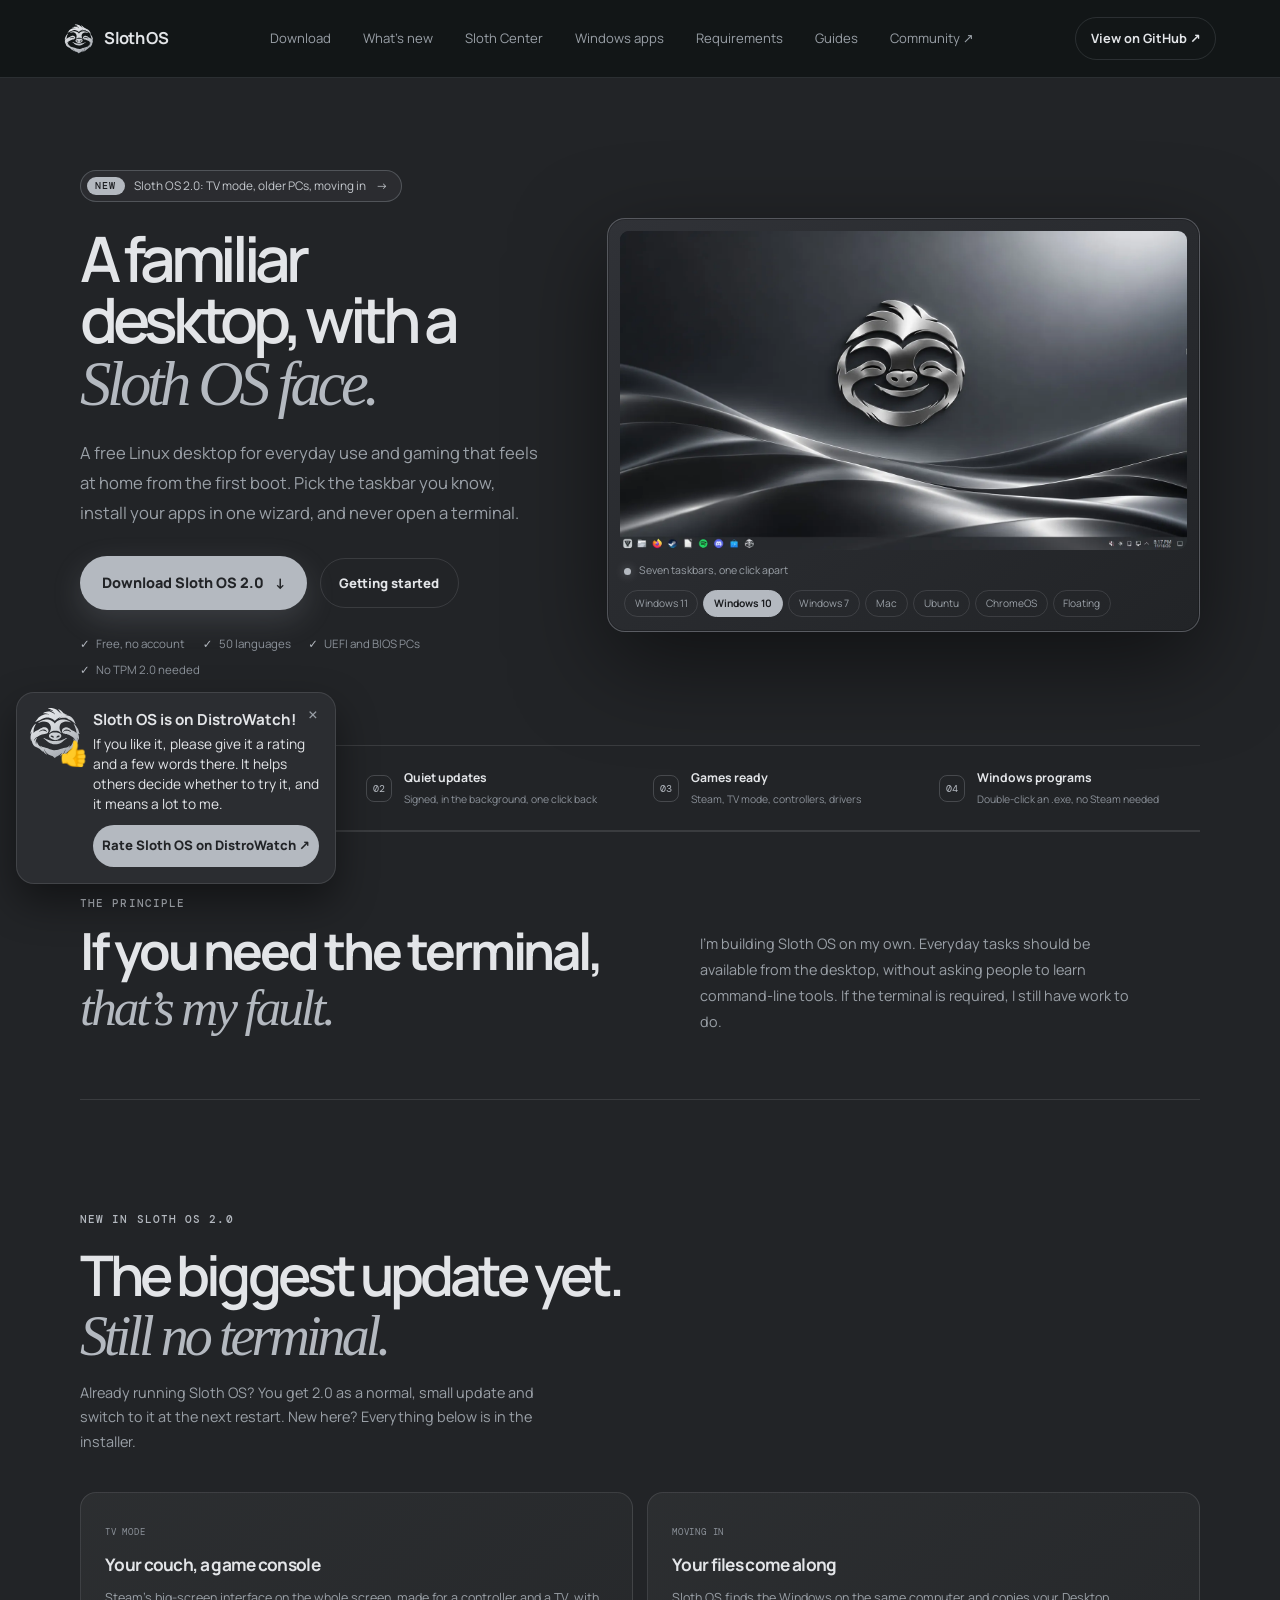
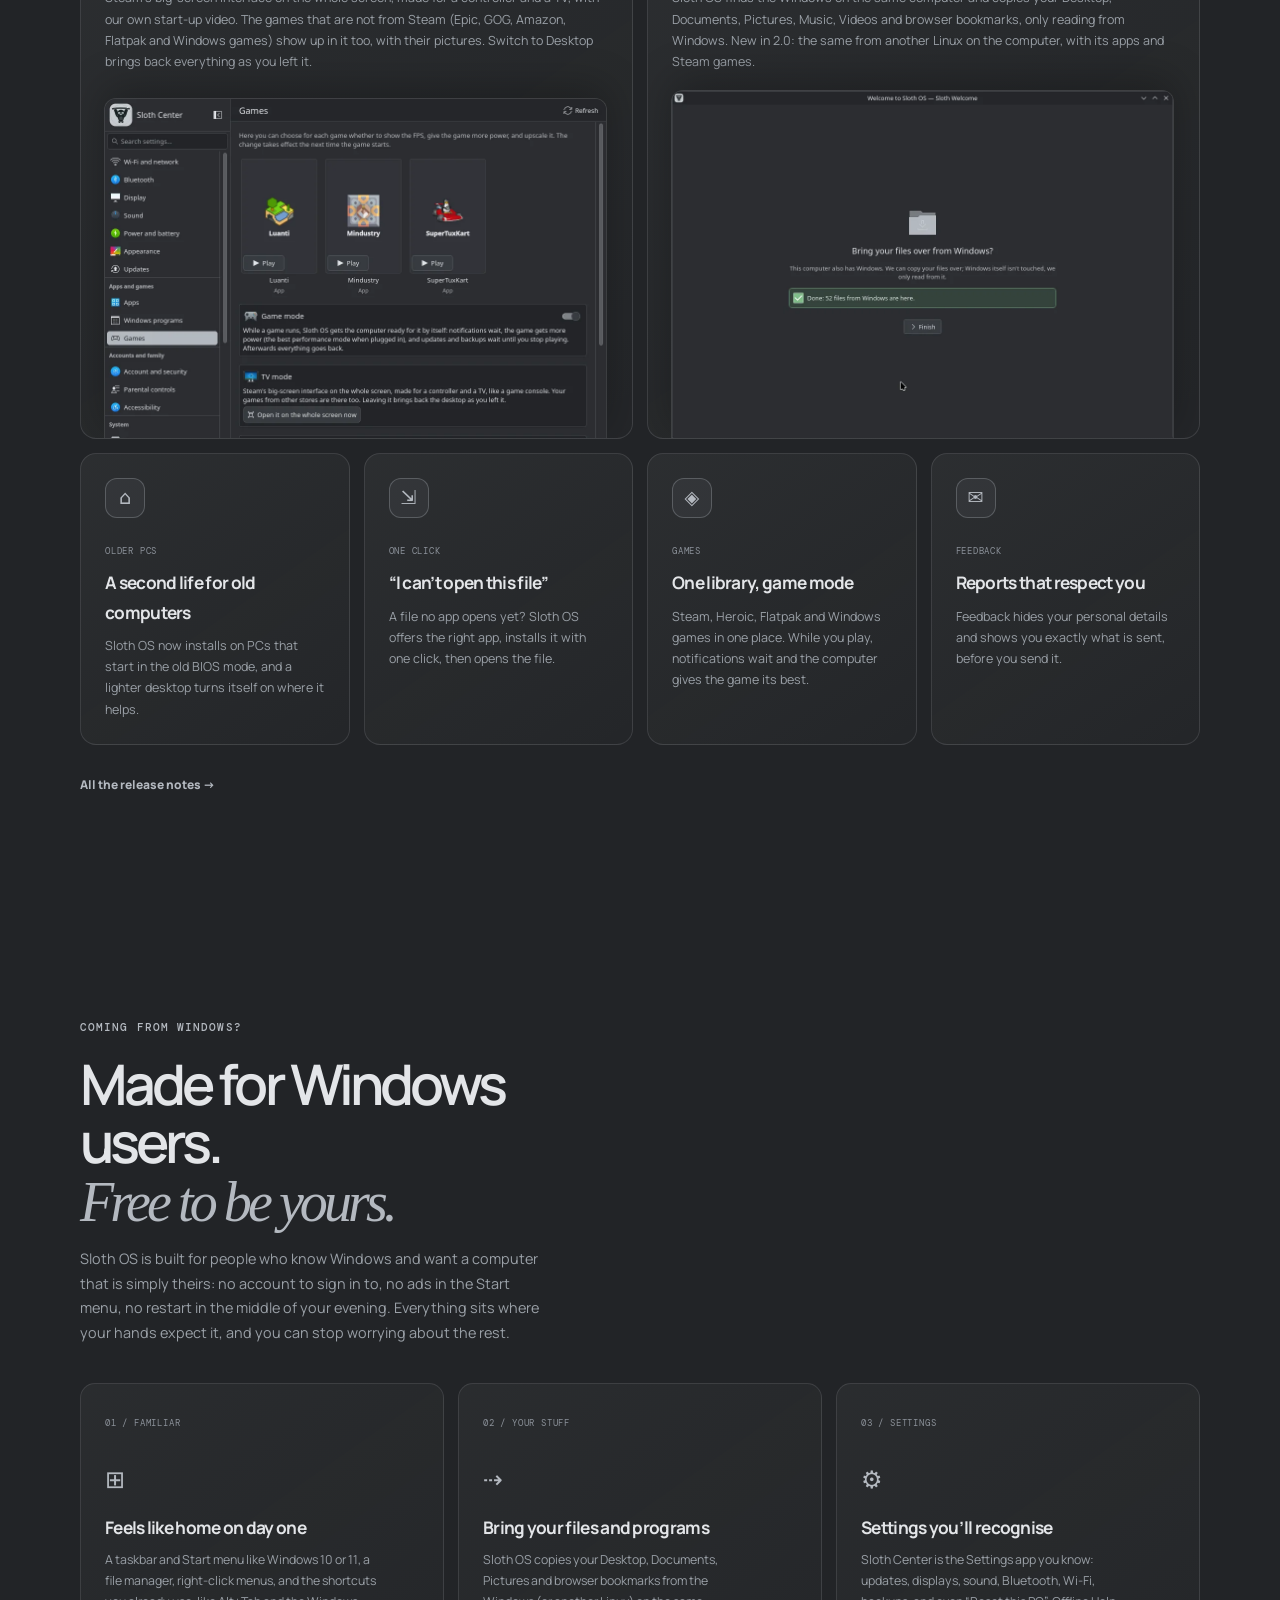
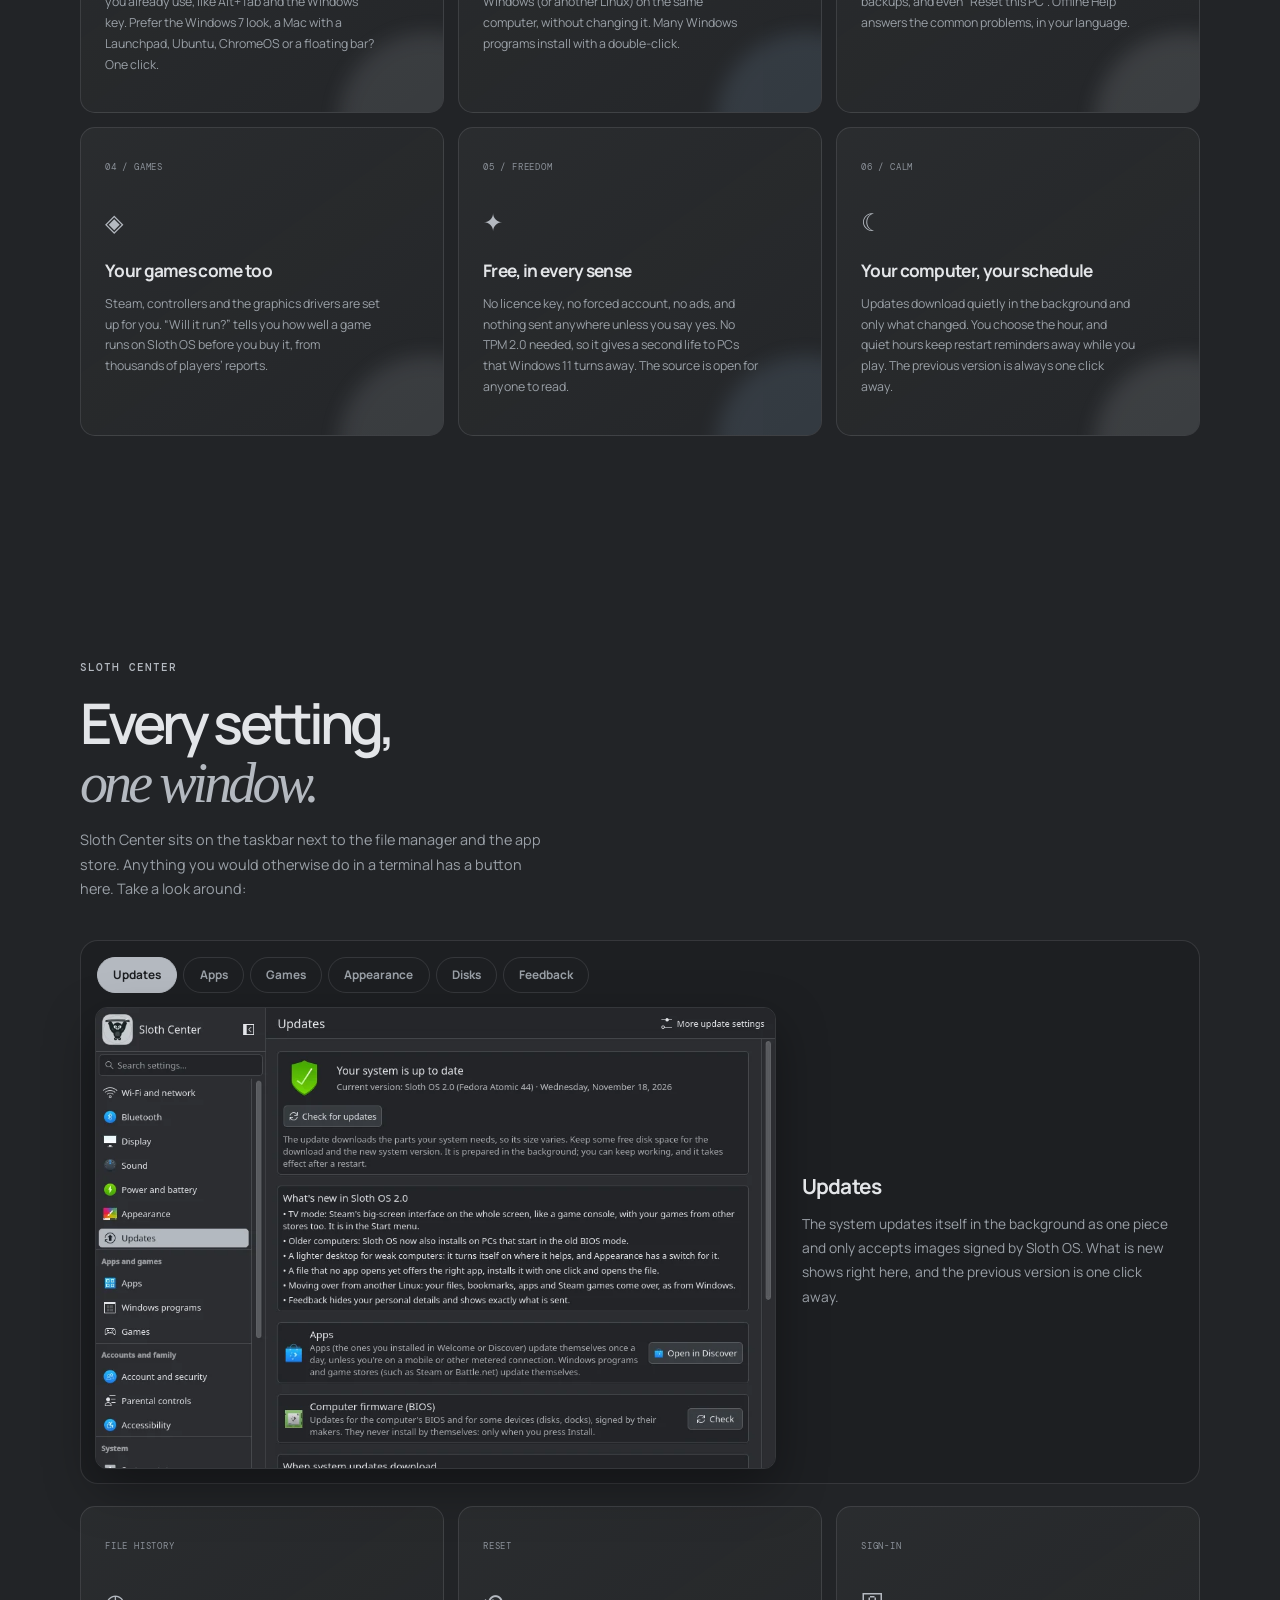
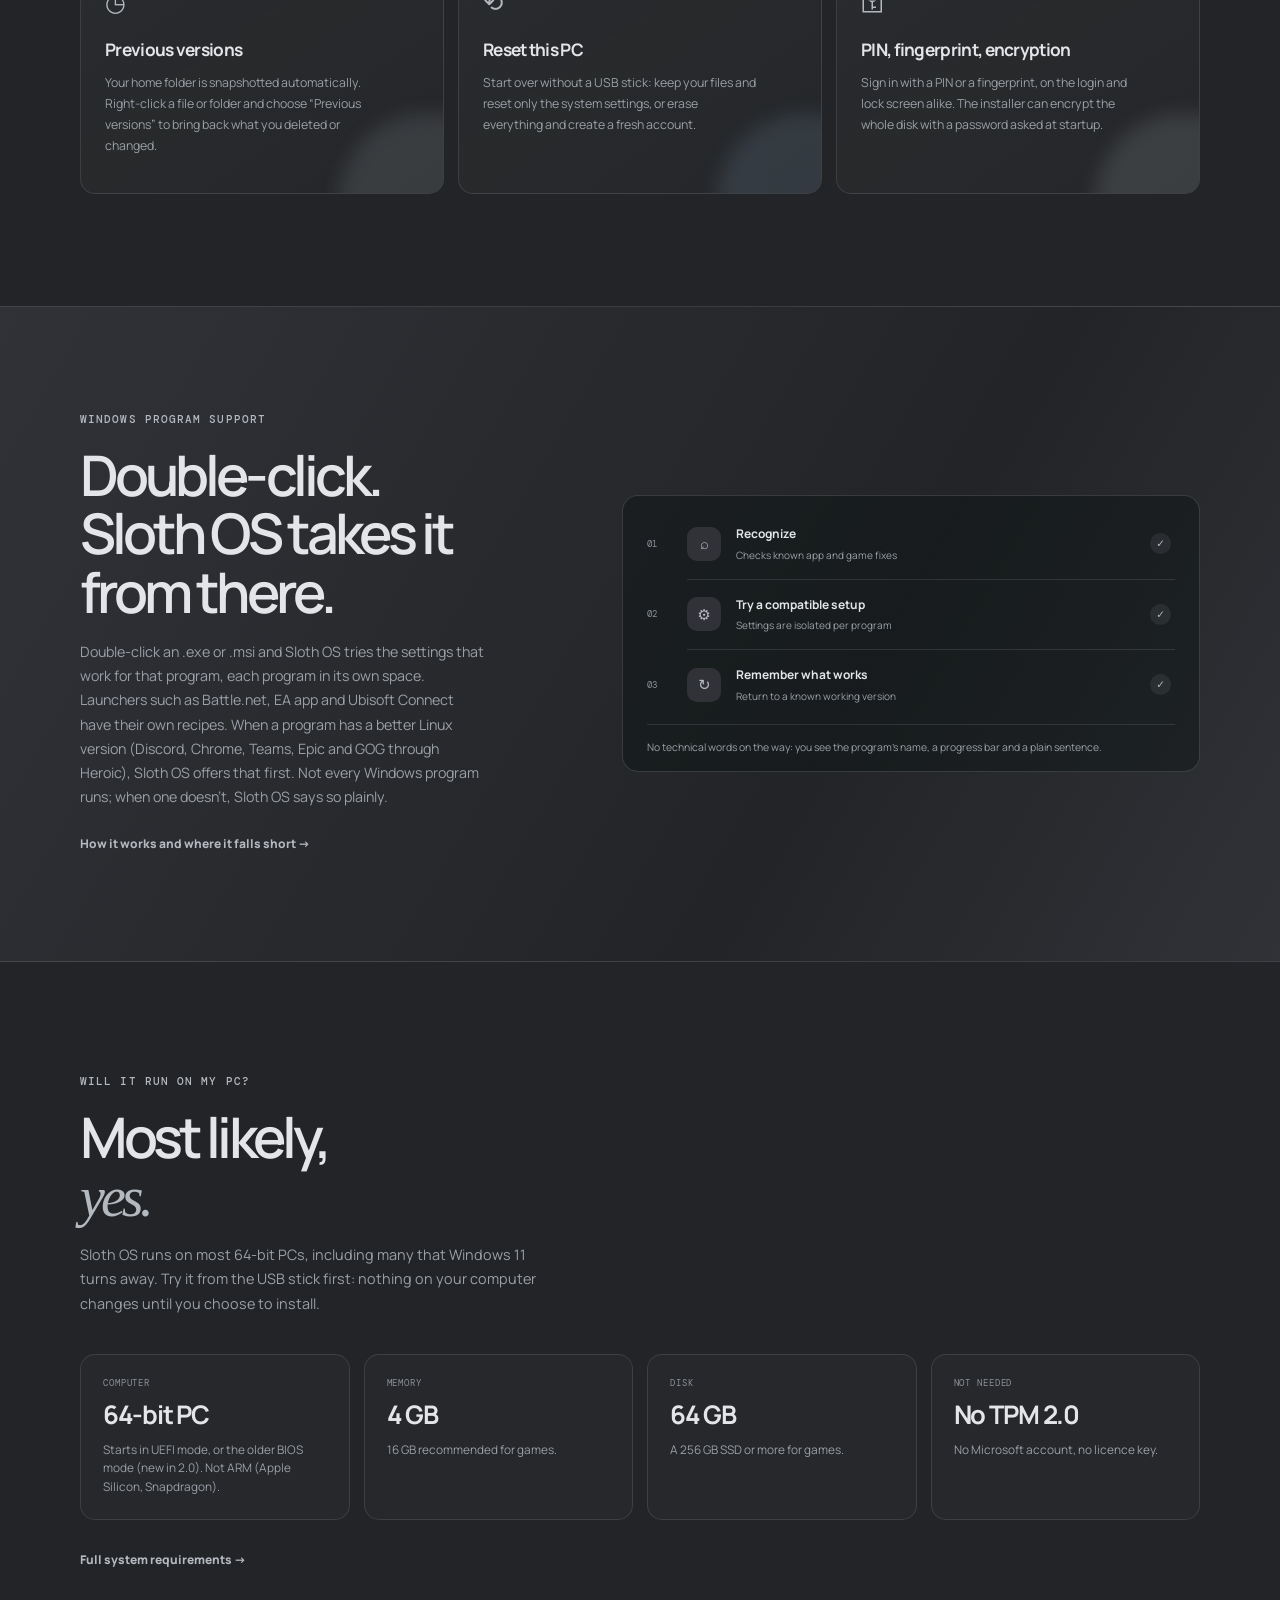
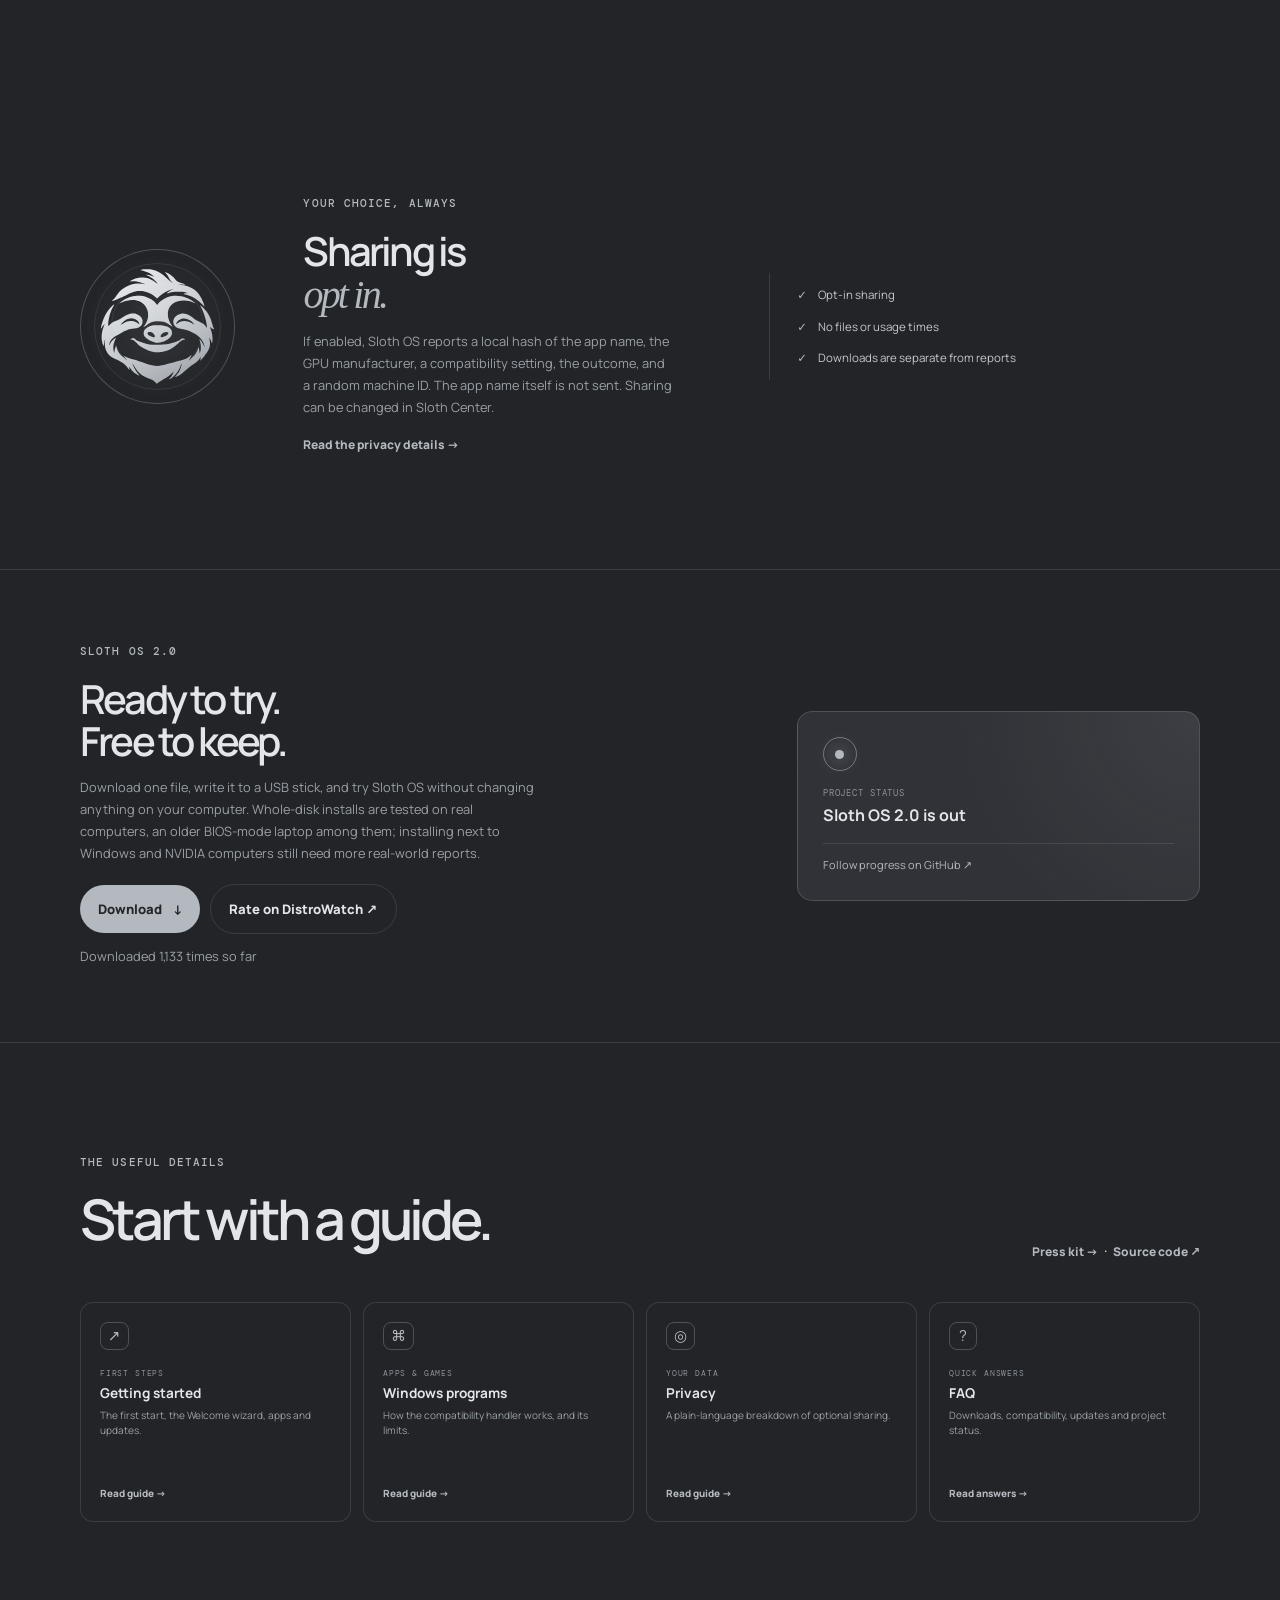
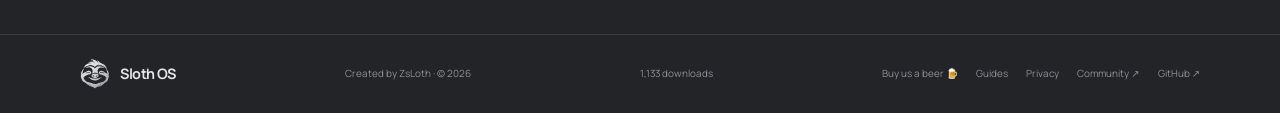
==== commit 7dfd5ca9: "DistroWatch: rate instead of recommend; download and visitor counters; privacy page for both sharing" ====
--- a/docs/index.html
+++ b/docs/index.html
@@ -167,7 +167,7 @@
 
     <section class="release-section">
       <div class="section-wrap release-card">
-        <div class="reveal"><p class="eyebrow">Sloth OS 2.0</p><h2>Ready to try.<br>Free to keep.</h2><p>Download one file, write it to a USB stick, and try Sloth OS without changing anything on your computer. Whole-disk installs are tested on real computers, an older BIOS-mode laptop among them; installing next to Windows and NVIDIA computers still need more real-world reports.</p><a class="button button-primary" href="./download.html">Download <span aria-hidden="true">↓</span></a><a class="button button-quiet" href="https://distrowatch.com/dwres.php?resource=links#new" rel="noopener">Recommend on DistroWatch ↗</a></div>
+        <div class="reveal"><p class="eyebrow">Sloth OS 2.0</p><h2>Ready to try.<br>Free to keep.</h2><p>Download one file, write it to a USB stick, and try Sloth OS without changing anything on your computer. Whole-disk installs are tested on real computers, an older BIOS-mode laptop among them; installing next to Windows and NVIDIA computers still need more real-world reports.</p><a class="button button-primary" href="./download.html">Download <span aria-hidden="true">↓</span></a><a class="button button-quiet" href="https://distrowatch.com/dwres.php?resource=ratings&amp;distro=sloth" rel="noopener">Rate on DistroWatch ↗</a><p class="download-count" data-downloads hidden></p></div>
         <div class="release-status reveal"><span class="status-ring"><i></i></span><small>PROJECT STATUS</small><b>Sloth OS 2.0 is out</b><span class="status-rule"></span><a href="https://github.com/Sloth-OS-Linux/sloth-os">Follow progress on GitHub ↗</a></div>
       </div>
     </section>
--- a/docs/site.css
+++ b/docs/site.css
@@ -261,3 +261,6 @@
 @media(max-width:600px){.new-grid,.req-grid,.quick-facts-4{grid-template-columns:1fr}.new-wide{grid-column:auto}.release-pill{font-size:.68rem}.layout-show{padding:8px}.tour{padding:10px}.tour-tabs{flex-wrap:nowrap;overflow-x:auto;scrollbar-width:none}.tour-tabs button{white-space:nowrap}.release-card .button-quiet{margin:.6rem 0 0}.layout-show figcaption{justify-content:flex-start}}
 @media(prefers-reduced-motion:reduce){.js-ready .reveal{opacity:1;transform:none}.layout-screen img{transition:none}}
 .main-nav a{white-space:nowrap}
+.site-stats{color:#8b9199;white-space:nowrap}
+.download-count{margin:.8rem 0 0;color:#8b9199;font-size:.78rem}
+@media(max-width:600px){.site-stats{order:4;width:100%}}
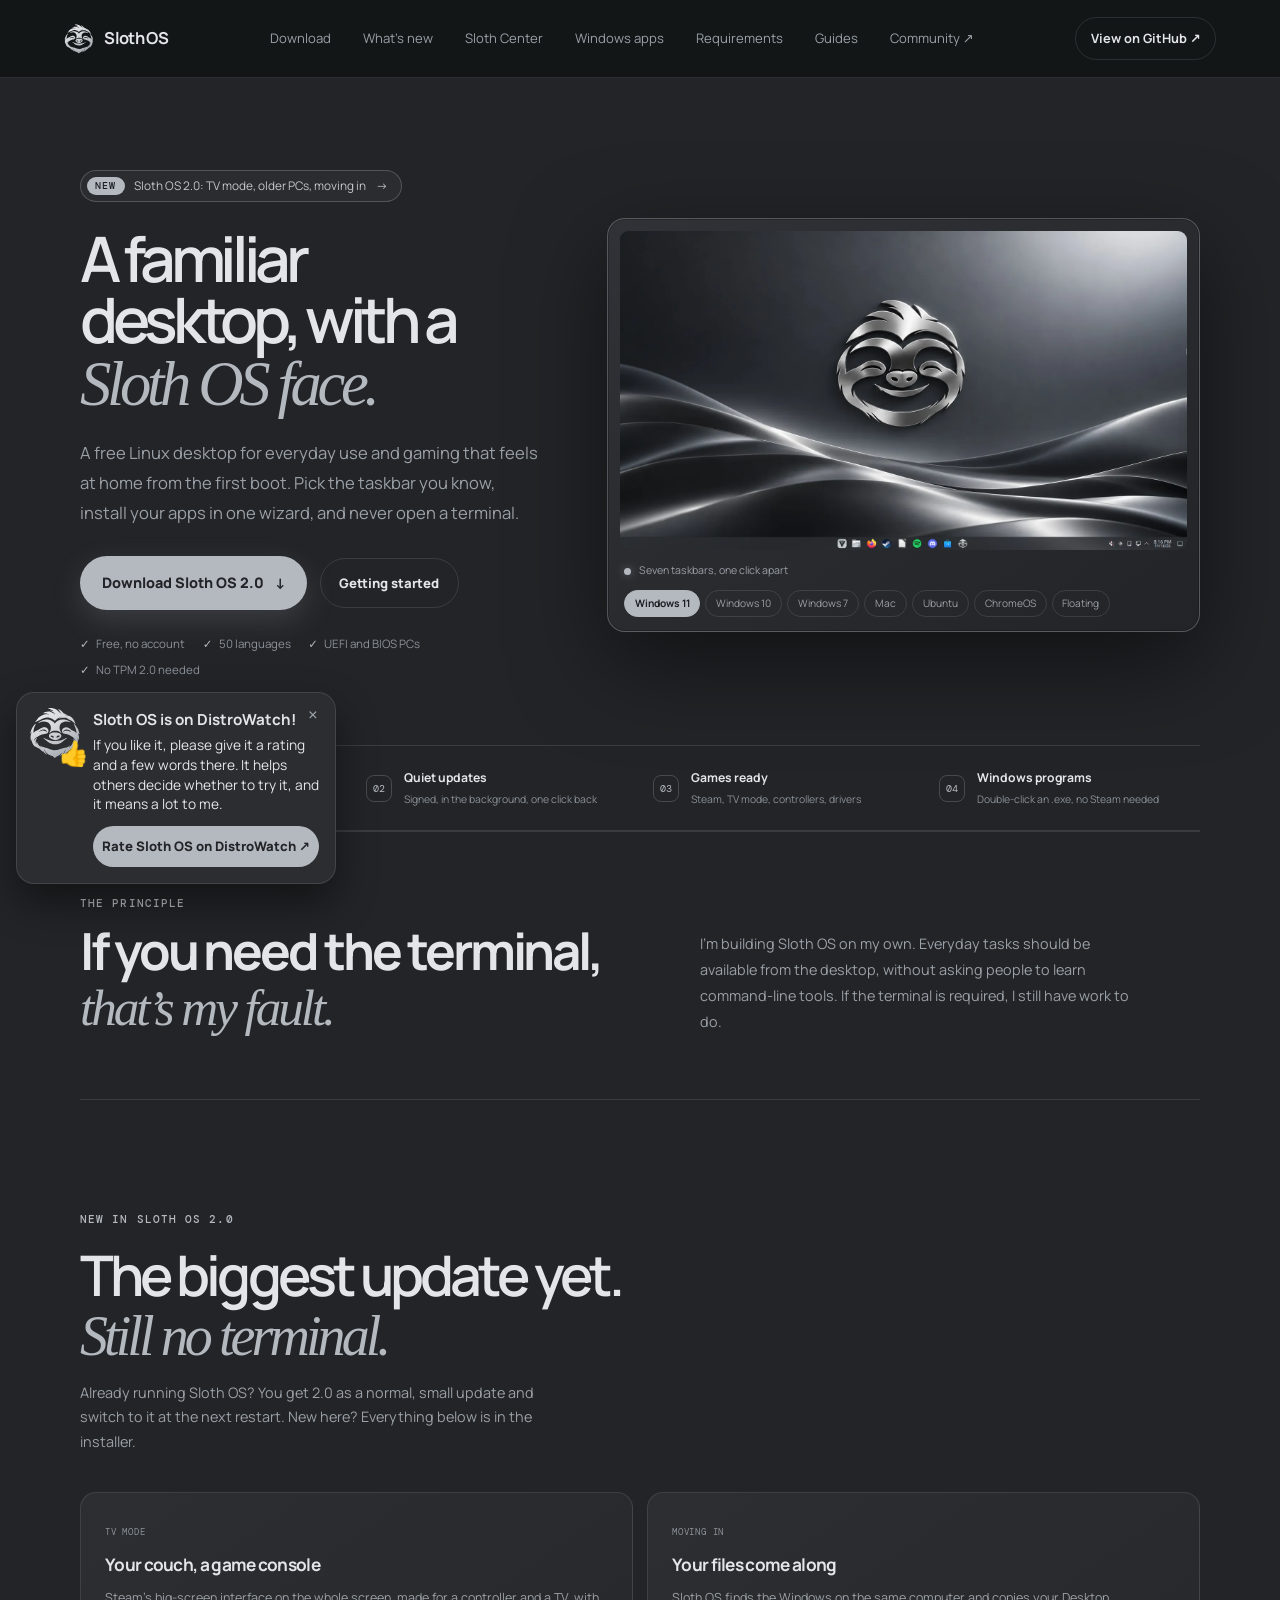
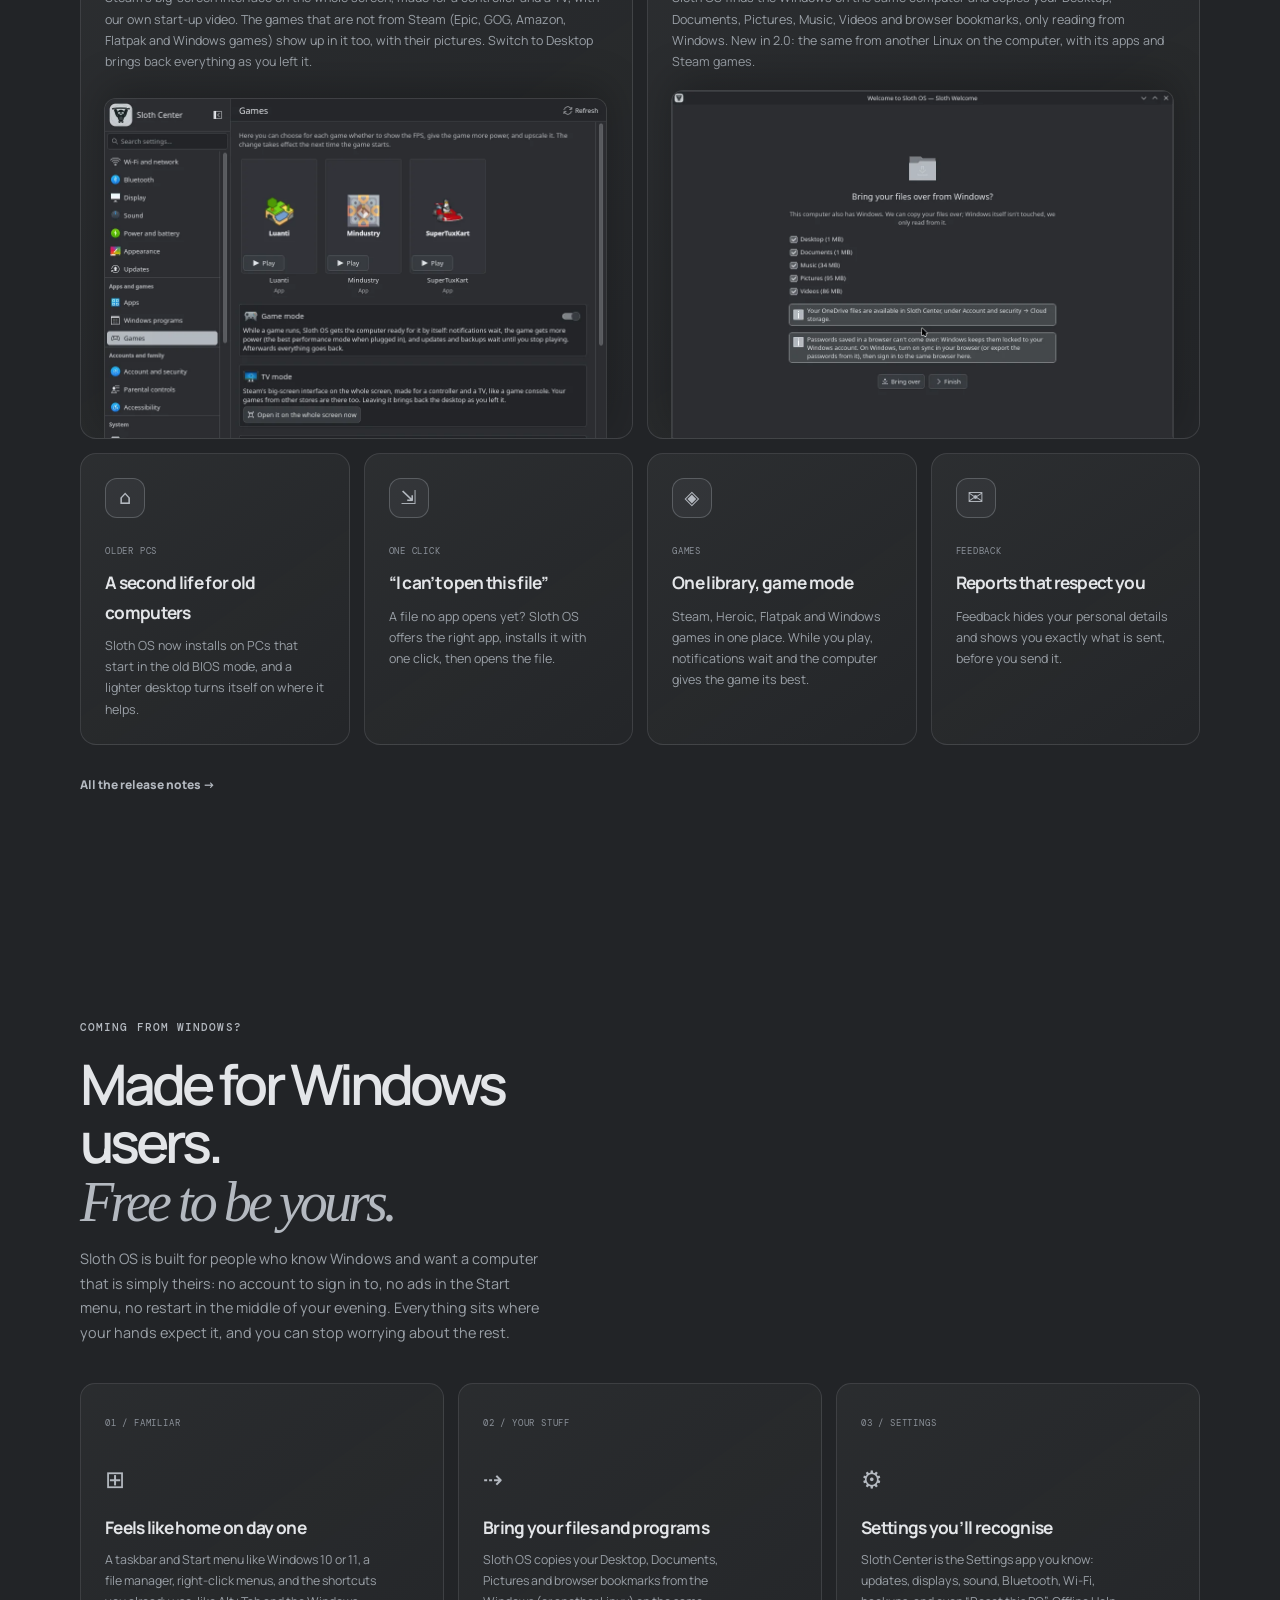
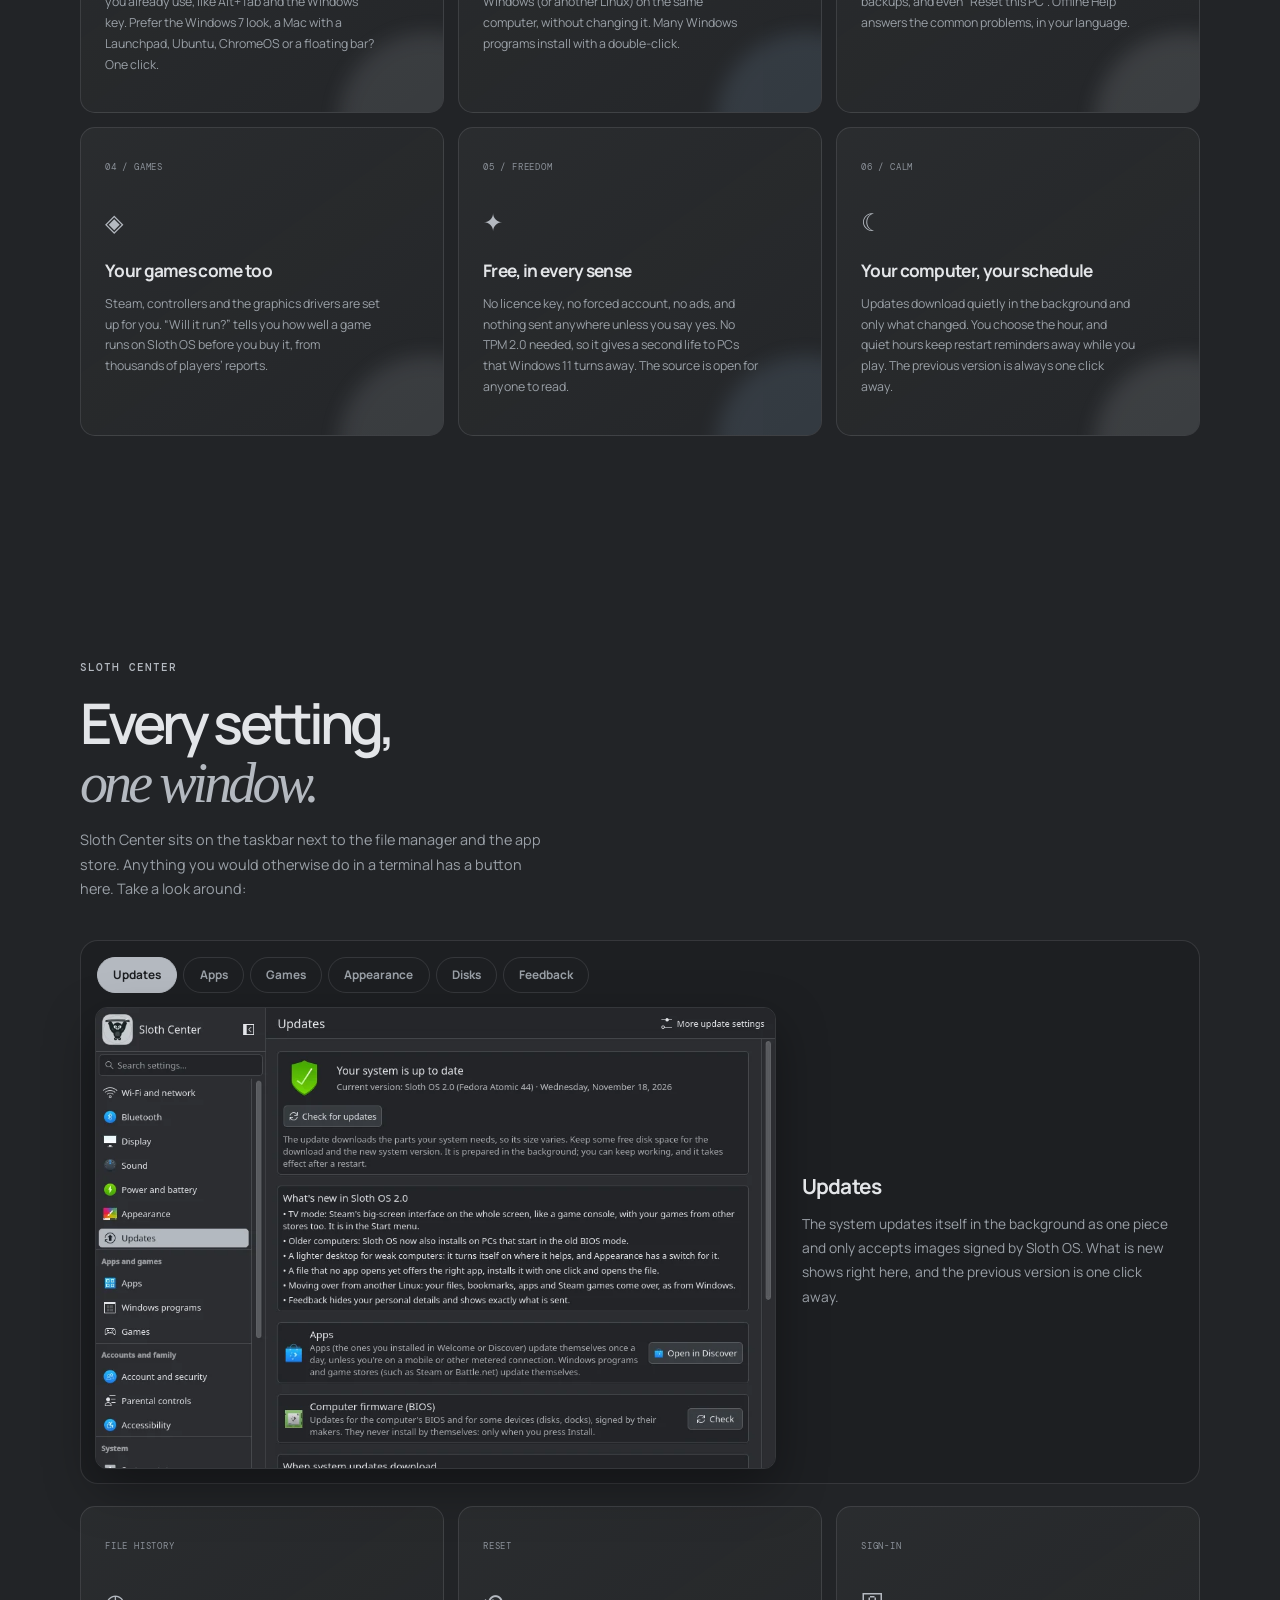
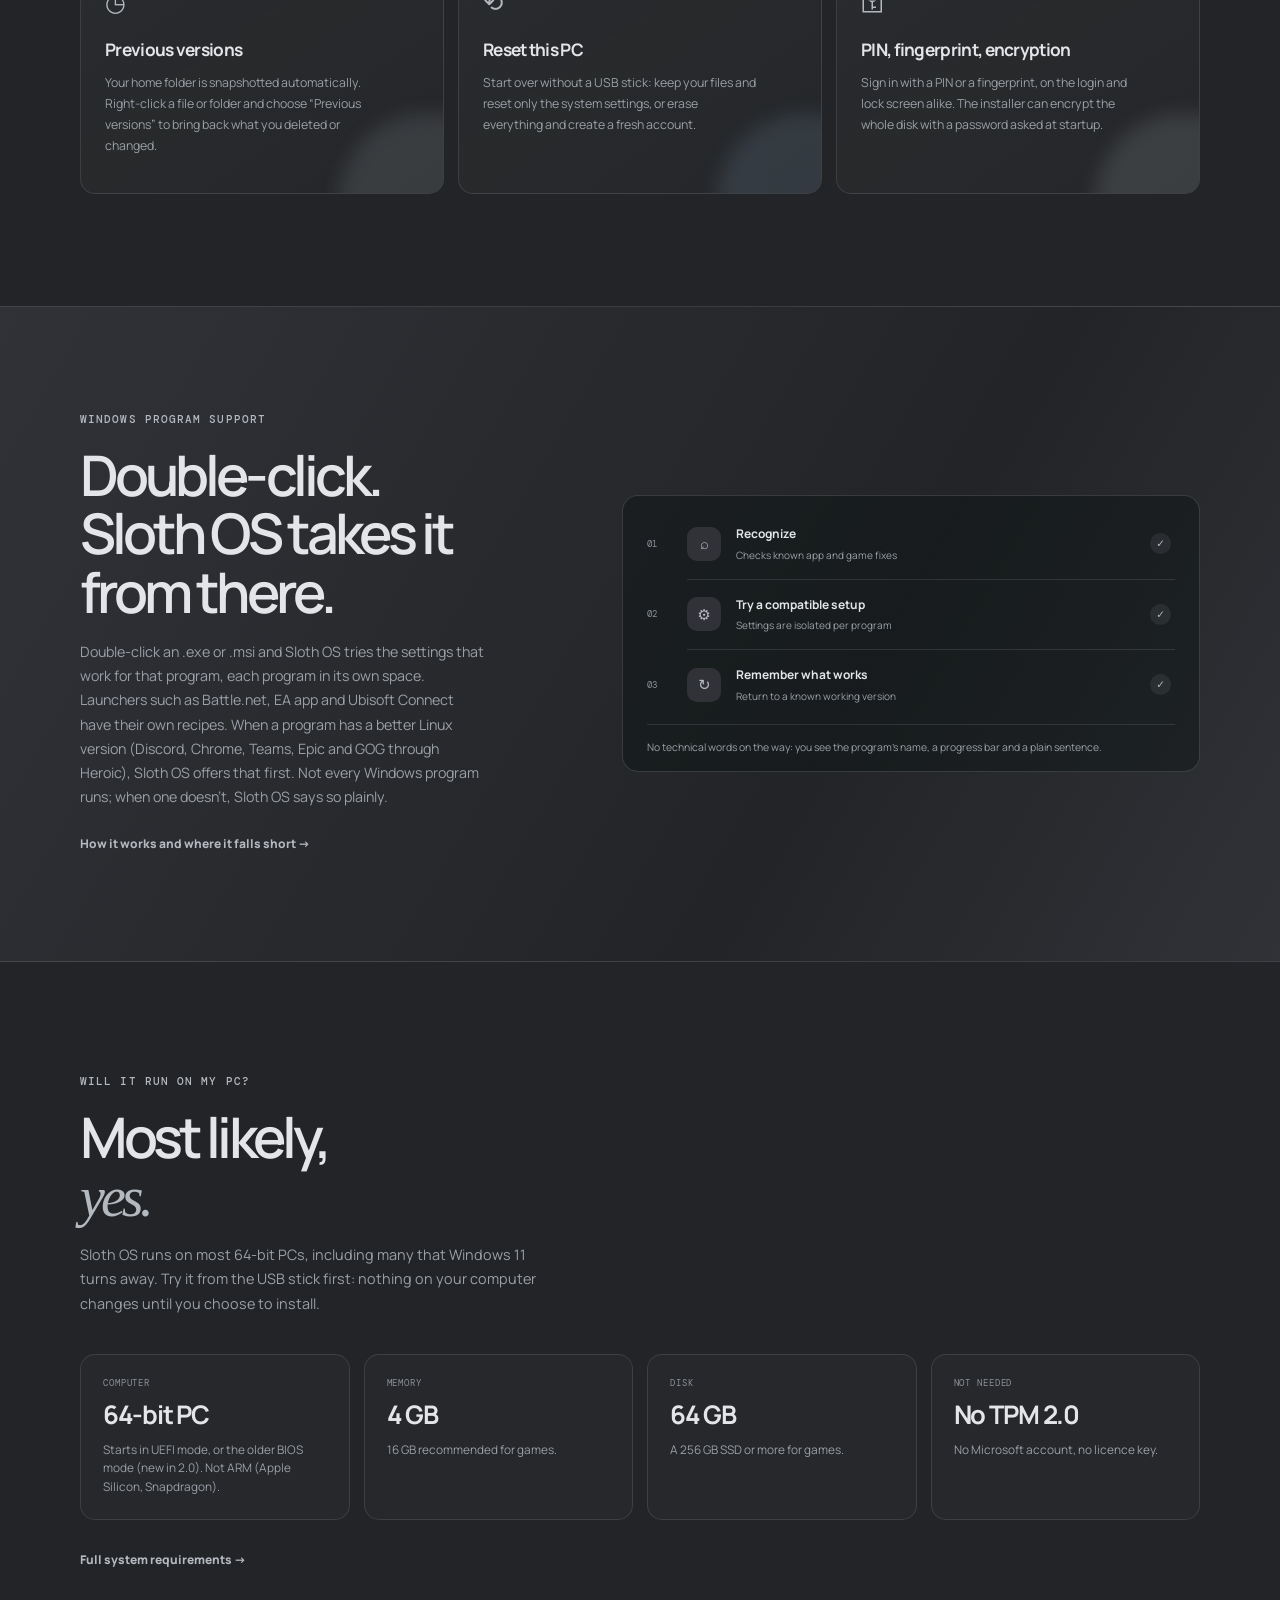
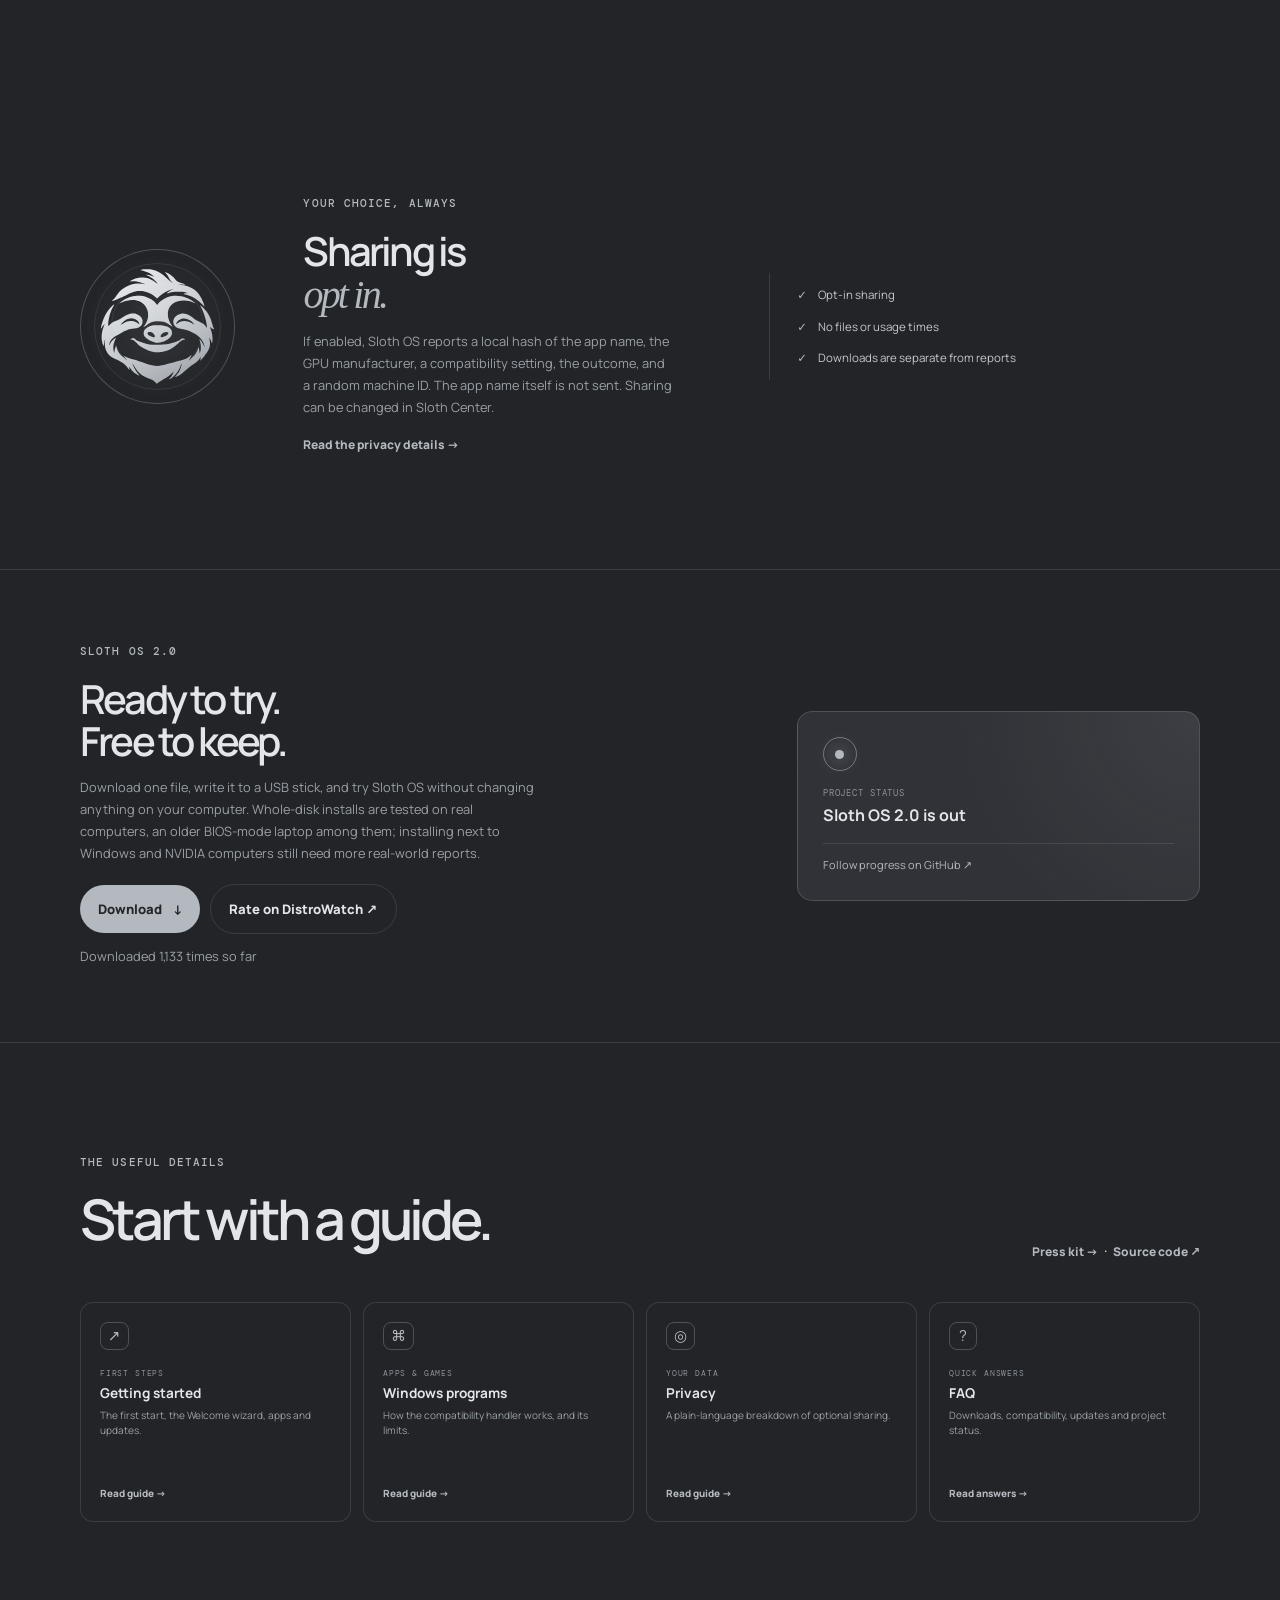
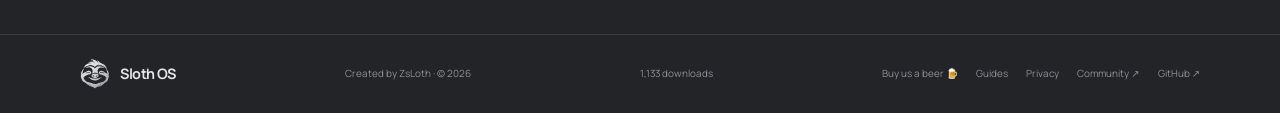
==== commit a3b297f1: "Visitor counter as a hand tally counter A chrome hand tally counter, all CSS: the wheels roll up fro" ====
--- a/docs/index.html
+++ b/docs/index.html
@@ -168,7 +168,7 @@
     <section class="release-section">
       <div class="section-wrap release-card">
         <div class="reveal"><p class="eyebrow">Sloth OS 2.0</p><h2>Ready to try.<br>Free to keep.</h2><p>Download one file, write it to a USB stick, and try Sloth OS without changing anything on your computer. Whole-disk installs are tested on real computers, an older BIOS-mode laptop among them; installing next to Windows and NVIDIA computers still need more real-world reports.</p><a class="button button-primary" href="./download.html">Download <span aria-hidden="true">↓</span></a><a class="button button-quiet" href="https://distrowatch.com/dwres.php?resource=ratings&amp;distro=sloth" rel="noopener">Rate on DistroWatch ↗</a><p class="download-count" data-downloads hidden></p></div>
-        <div class="release-status reveal"><span class="status-ring"><i></i></span><small>PROJECT STATUS</small><b>Sloth OS 2.0 is out</b><span class="status-rule"></span><a href="https://github.com/Sloth-OS-Linux/sloth-os">Follow progress on GitHub ↗</a></div>
+        <div class="release-status reveal"><span class="status-ring"><i></i></span><small>PROJECT STATUS</small><b>Sloth OS 2.0 is out</b><span class="status-rule"></span><a href="https://github.com/Sloth-OS-Linux/sloth-os">Follow progress on GitHub ↗</a><div class="tally-spot" data-visitors hidden></div></div>
       </div>
     </section>
 
--- a/docs/site.css
+++ b/docs/site.css
@@ -264,3 +264,29 @@
 .site-stats{color:#8b9199;white-space:nowrap}
 .download-count{margin:.8rem 0 0;color:#8b9199;font-size:.78rem}
 @media(max-width:600px){.site-stats{order:4;width:100%}}
+.tally-spot{margin-top:1.6rem;text-align:center}.tally-spot.tally-left{text-align:left;margin-top:1rem}
+.tally{display:inline-block;position:relative;padding-top:38px;cursor:pointer;user-select:none;-webkit-tap-highlight-color:transparent}
+.tally-ring,.tally-plunger,.tally-body,.tally-knob,.tally-screw,.tally-wheel{display:block}
+.tally:focus-visible{outline:2px solid #e3e5e8;outline-offset:6px;border-radius:12px}
+.tally-ring{position:absolute;top:2px;right:30px;width:54px;height:40px;border:5px solid #c9cdd3;border-bottom:0;border-radius:28px 28px 0 0;box-shadow:inset 0 2px 1px rgba(255,255,255,.6)}
+.tally-ring:after{content:"";position:absolute;right:-12px;top:-6px;width:16px;height:16px;border-radius:5px;background:#1b1c1e;transform:rotate(35deg)}
+.tally-plunger{position:absolute;top:8px;left:36px;width:44px;height:36px;transform-origin:50% 100%;transition:transform .09s ease-in}
+.tally-plunger:before{content:"";position:absolute;left:17px;top:12px;width:10px;height:26px;background:linear-gradient(90deg,#8d939b,#eef1f4 45%,#9aa0a8)}
+.tally-plunger:after{content:"";position:absolute;left:0;top:0;width:44px;height:18px;border-radius:50%;background:radial-gradient(ellipse at 40% 35%,#ffffff 0%,#d9dde2 45%,#8e949c 100%);box-shadow:0 3px 4px rgba(0,0,0,.35)}
+.tally.is-pressed .tally-plunger{transform:translateY(7px) scaleY(.92)}
+.tally-body{position:relative;width:176px;height:118px;border-radius:30px 30px 40px 40px;background:linear-gradient(135deg,#fbfcfd 0%,#c3c8ce 30%,#f2f4f6 52%,#9aa0a8 78%,#d7dbe0 100%);box-shadow:inset 0 3px 3px rgba(255,255,255,.9),inset 0 -8px 14px rgba(0,0,0,.35),0 16px 30px rgba(0,0,0,.5)}
+.tally-window{position:absolute;left:14px;top:26px;display:flex;gap:4px;padding:7px 8px;border-radius:9px;background:#0d0e10;border:3px solid #050506;box-shadow:inset 0 3px 6px rgba(0,0,0,.9),0 2px 0 rgba(255,255,255,.5)}
+.tally-wheel{position:relative;width:20px;height:34px;overflow:hidden;border-radius:7px;background:linear-gradient(#9ea3a9,#ffffff 30%,#ffffff 70%,#9ea3a9)}
+.tally-wheel:after{content:"";position:absolute;inset:0;border-radius:7px;box-shadow:inset 0 5px 6px -3px rgba(0,0,0,.55),inset 0 -5px 6px -3px rgba(0,0,0,.55)}
+.tally-strip{display:block;transition:transform 1.5s cubic-bezier(.2,.75,.25,1)}
+.tally-strip b{display:block;height:34px;line-height:34px;text-align:center;font:700 22px/34px "Courier New",ui-monospace,monospace;color:#141518}
+.tally-knob{position:absolute;right:-12px;top:44px;width:34px;height:34px;border-radius:50%;background:repeating-conic-gradient(#1a1b1d 0 10deg,#3a3c40 10deg 20deg);box-shadow:inset 0 0 0 7px rgba(0,0,0,.25),0 3px 6px rgba(0,0,0,.45)}
+.tally-knob:after{content:"";position:absolute;left:12px;top:12px;width:10px;height:10px;border-radius:50%;background:#0c0d0e}
+.tally-screw{position:absolute;width:11px;height:11px;border-radius:50%;background:radial-gradient(circle at 35% 35%,#fff,#9aa0a8);box-shadow:0 1px 1px rgba(0,0,0,.4)}
+.tally-screw:before,.tally-screw:after{content:"";position:absolute;left:5px;top:1px;width:1px;height:9px;background:#5d6168;transform:rotate(45deg)}
+.tally-screw:after{transform:rotate(-45deg)}
+.tally-screw.s1{right:22px;top:12px}.tally-screw.s2{right:30px;bottom:12px}
+.tally-caption{margin:.7rem 0 0;color:#9aa0a7;font-size:.78rem}
+.tally.is-shaking .tally-body{animation:tally-shake .35s ease-in-out}
+@keyframes tally-shake{0%,100%{transform:none}30%{transform:rotate(-2deg)}70%{transform:rotate(1.5deg)}}
+@media(prefers-reduced-motion:reduce){.tally-strip{transition:none}.tally-plunger{transition:none}.tally.is-shaking .tally-body{animation:none}}
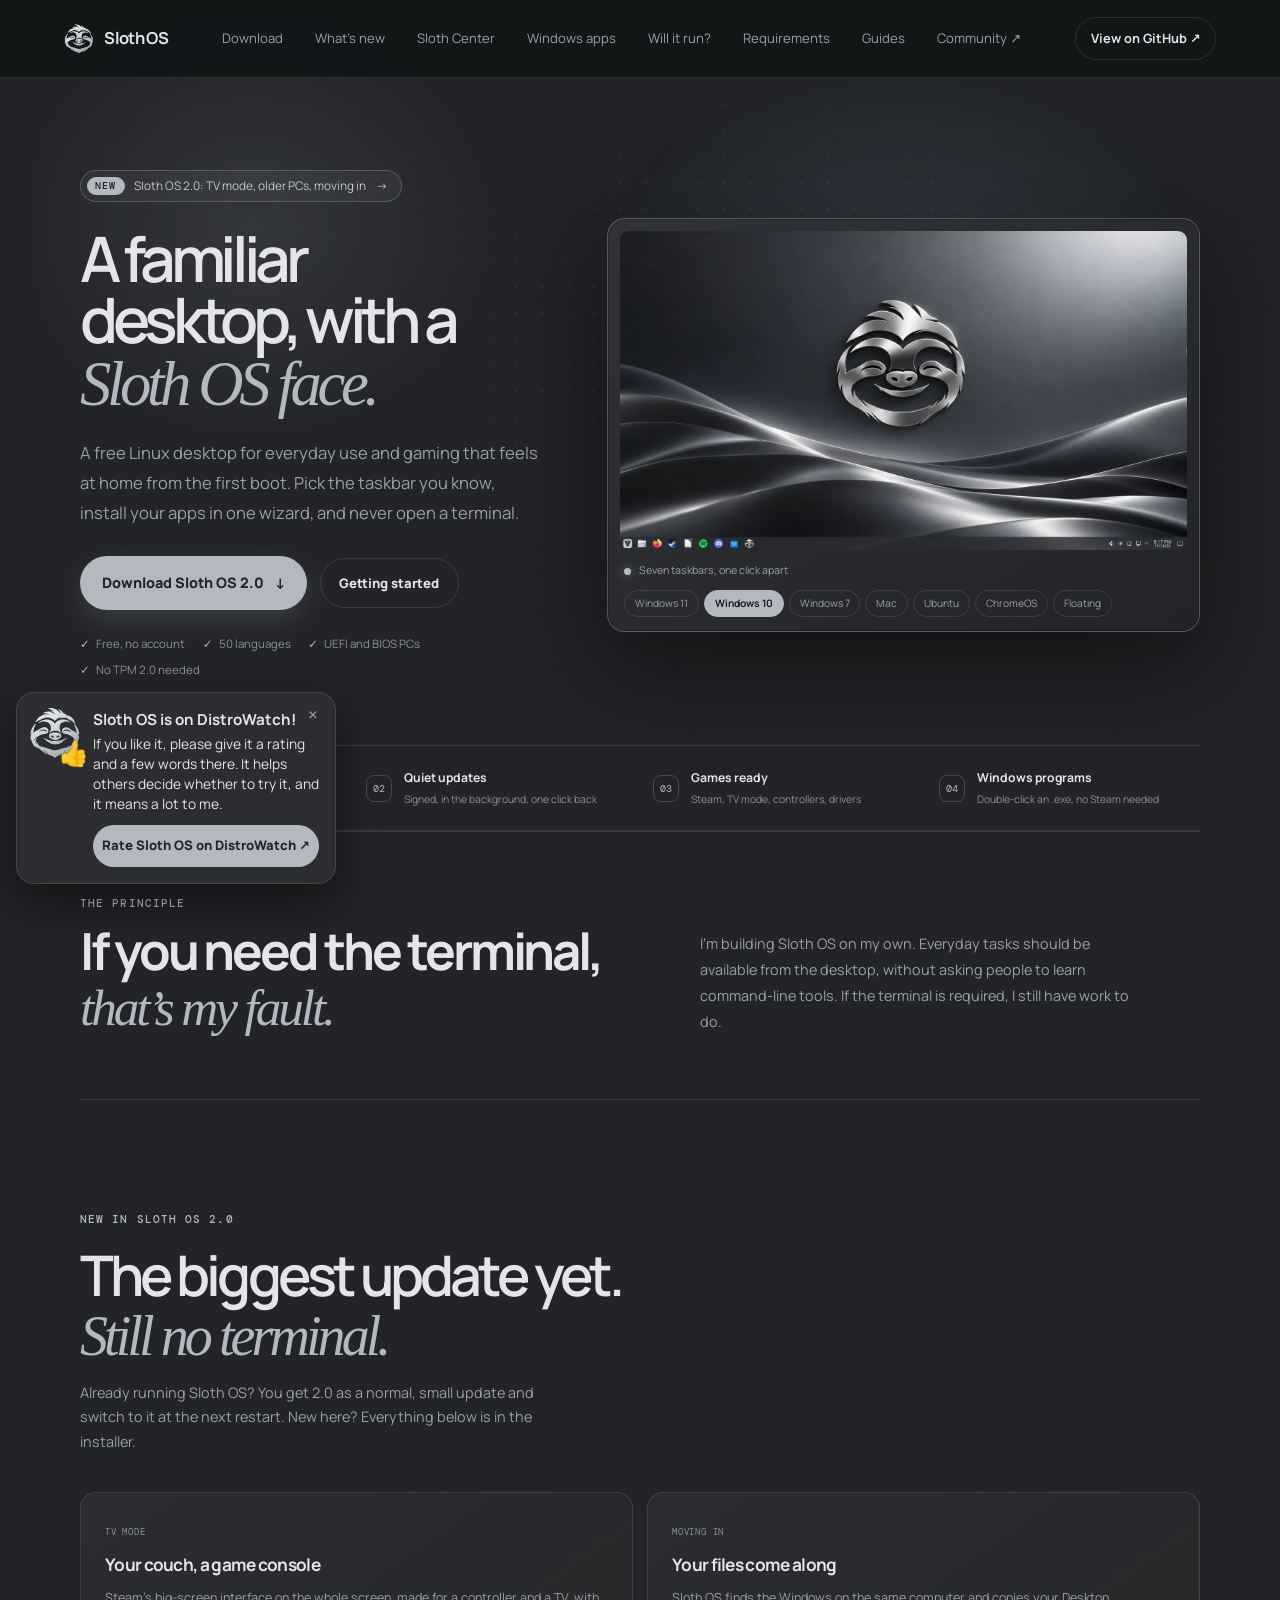
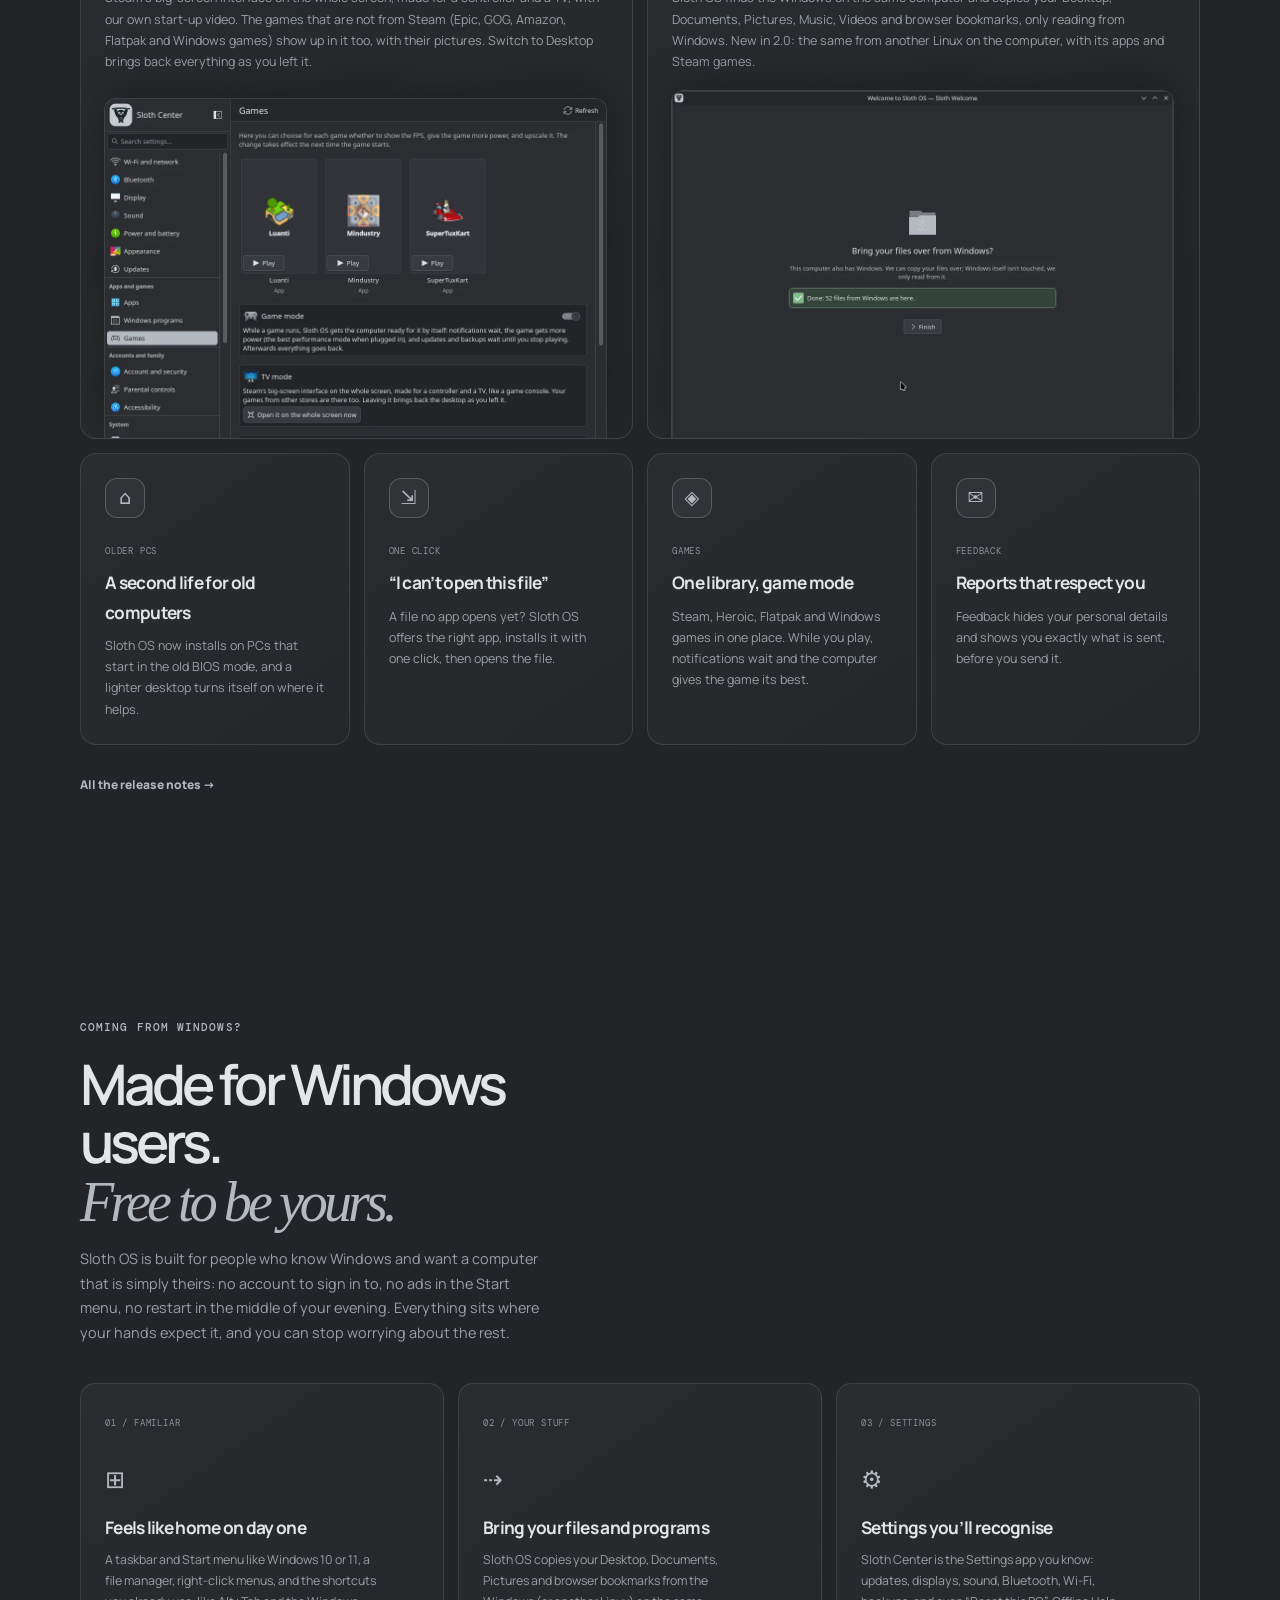
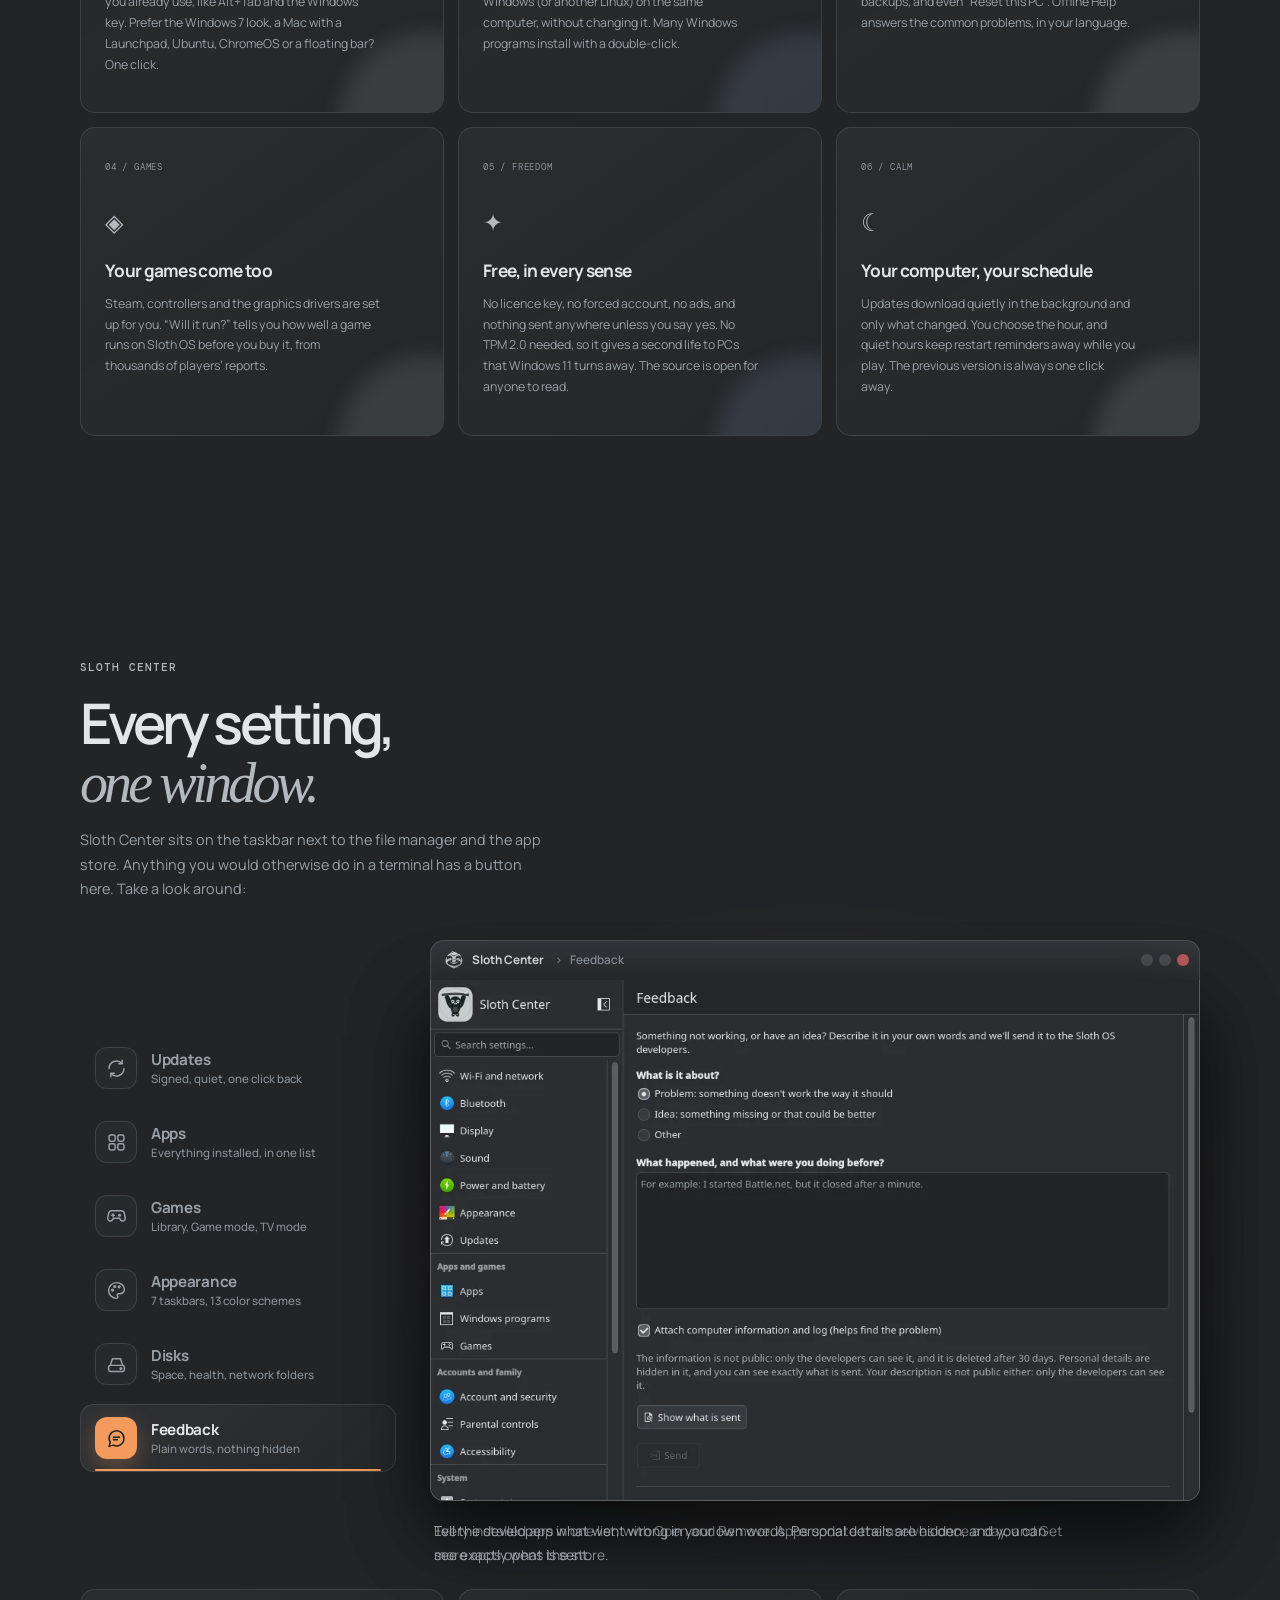
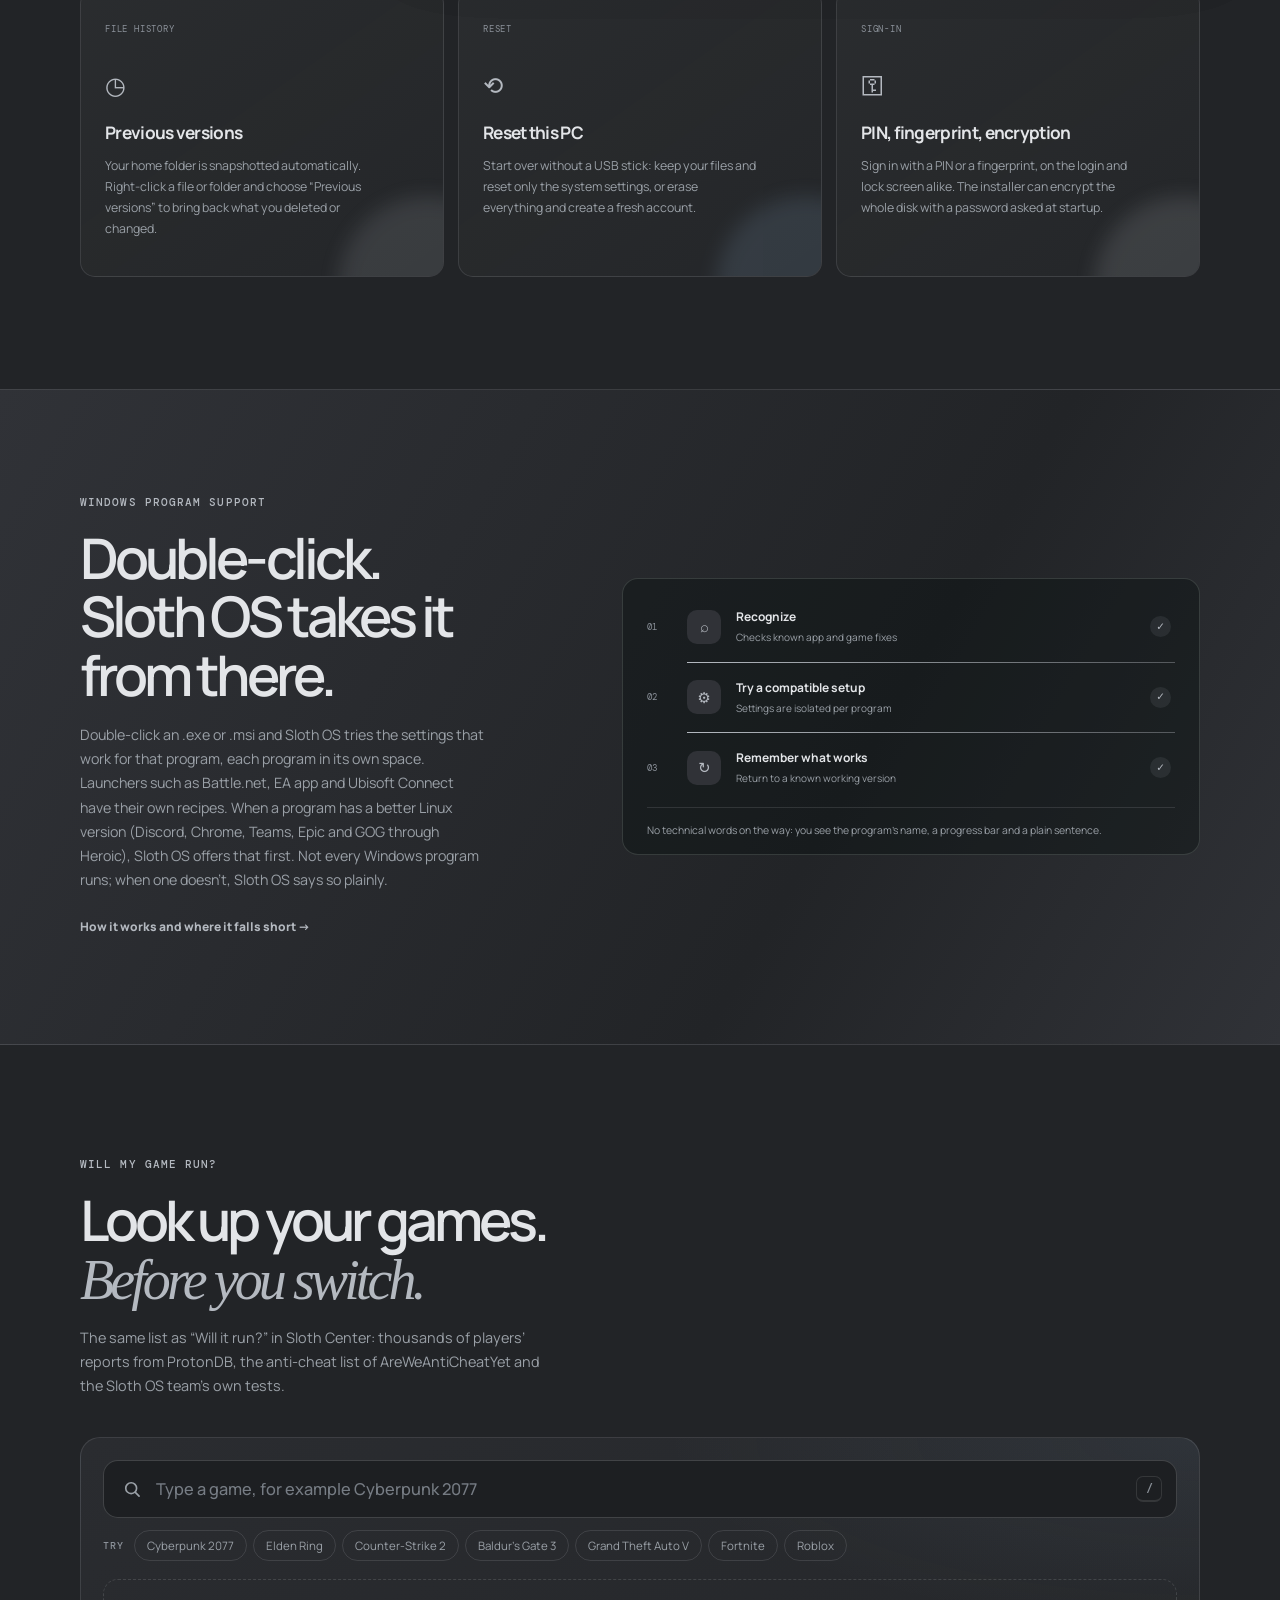
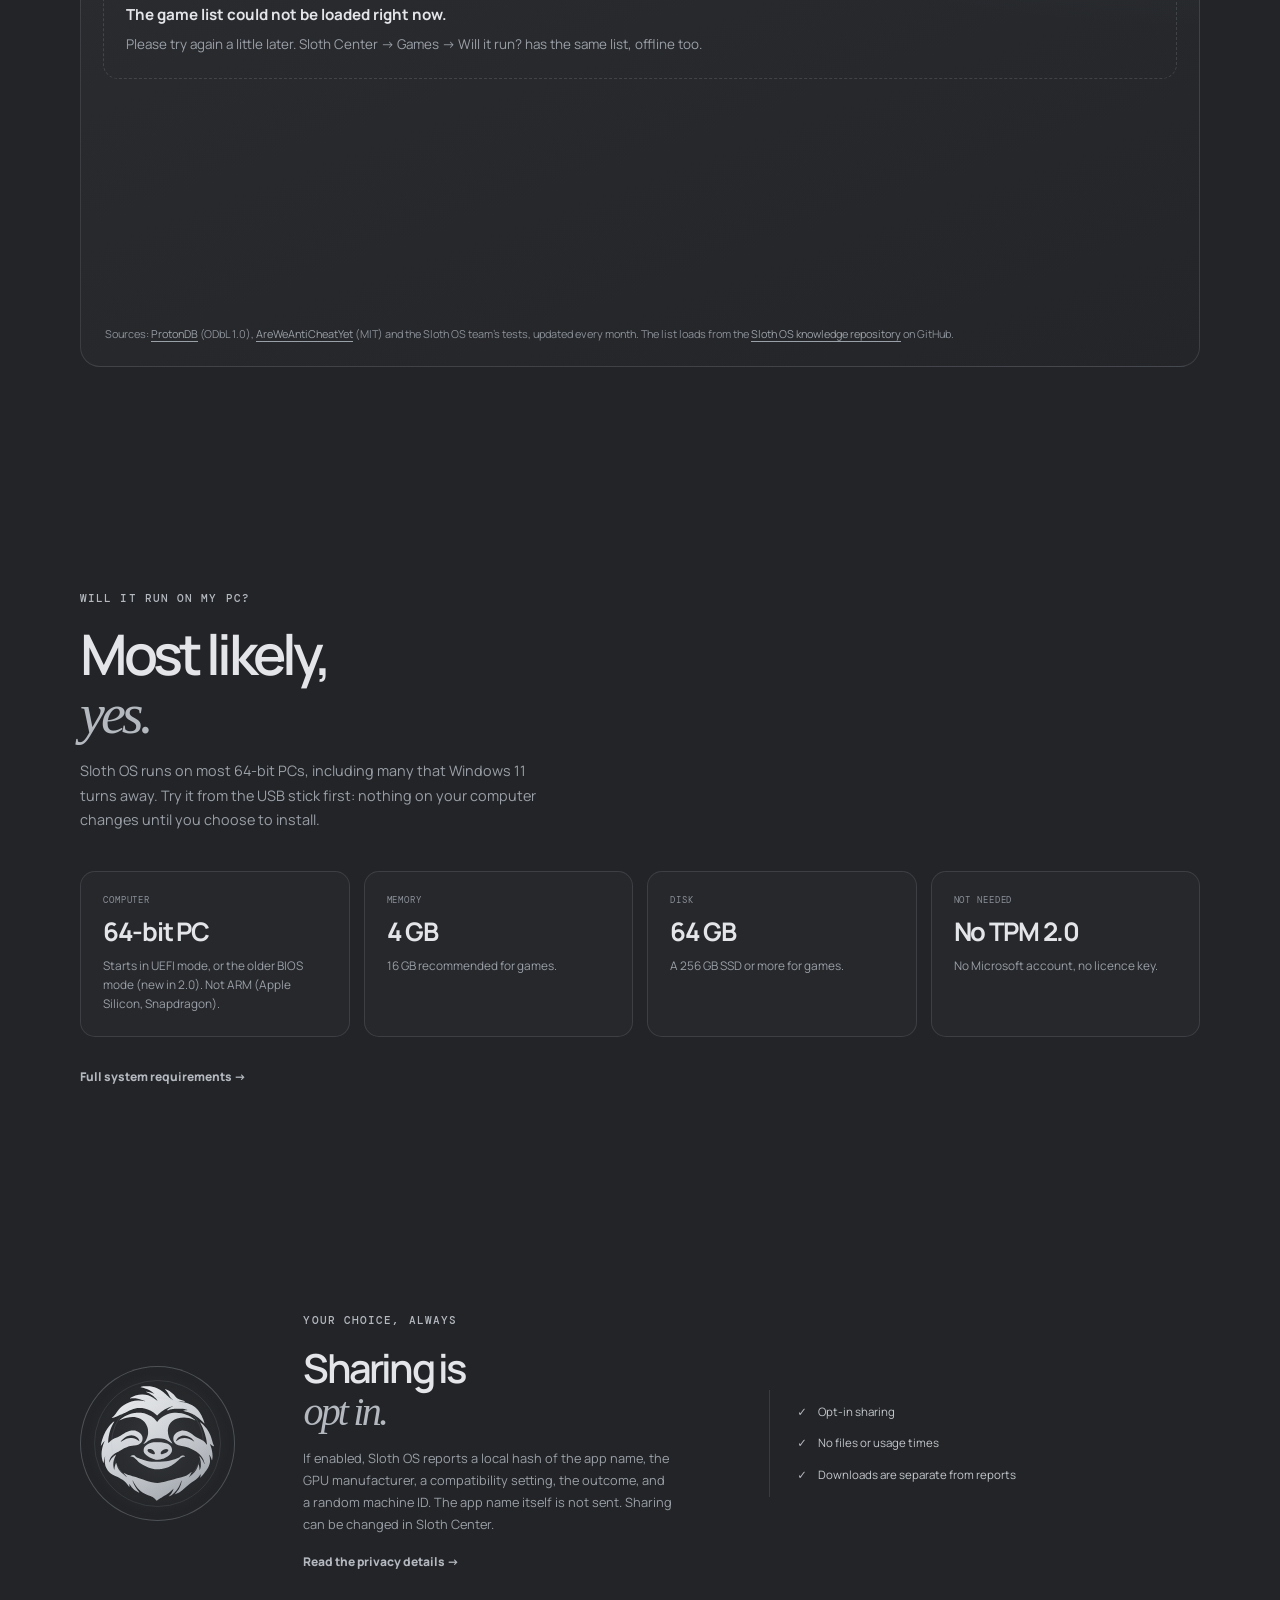
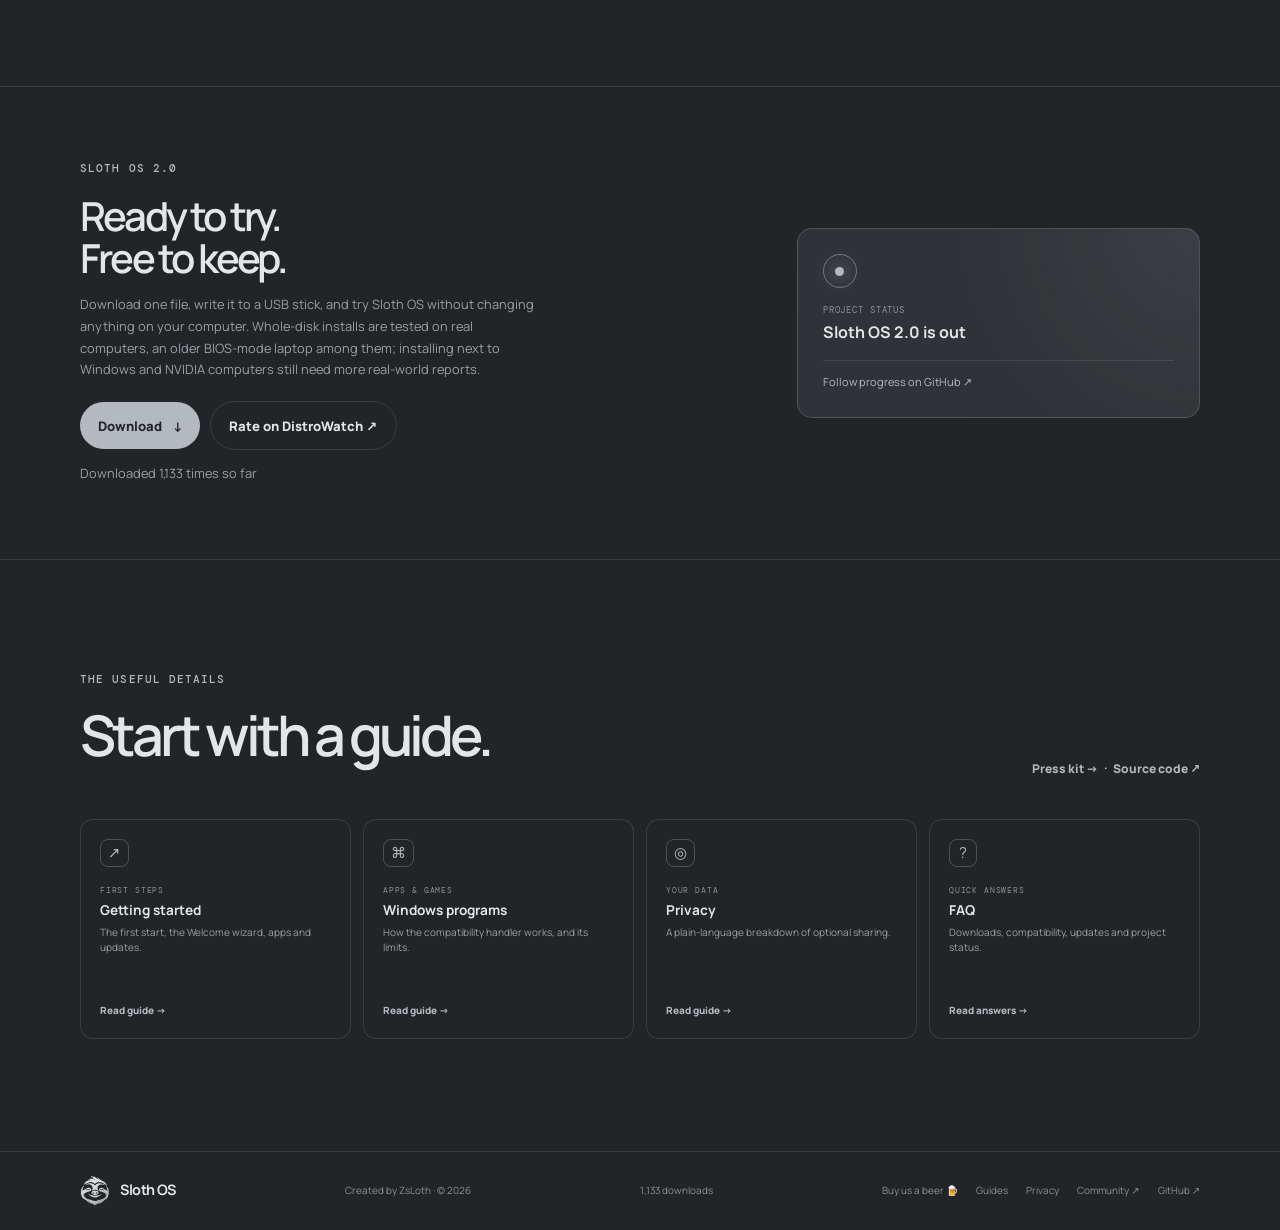
==== commit 0ee65533: "Home page: a Sloth Center window tour, "Will my game run?" search, moving light and finer motion - T" ====
--- a/docs/index.html
+++ b/docs/index.html
@@ -19,8 +19,8 @@
   <meta name="twitter:card" content="summary_large_image">
   <link rel="icon" href="./favicon.svg?v=sloth-black-icon-20261016" type="image/svg+xml">
   <link rel="preload" as="image" href="./assets/shots/v2/layout-windows11.webp" type="image/webp">
-  <link rel="stylesheet" href="./site.css?v=sloth-20-20261118">
-  <script src="./site.js?v=sloth-20-20261118" defer></script>
+  <link rel="stylesheet" href="./site.css?v=sloth-20-20261125">
+  <script src="./site.js?v=sloth-20-20261125" defer></script>
 </head>
 <body class="home">
   <a class="skip-link" href="#main">Skip to content</a>
@@ -30,7 +30,7 @@
       <span>Sloth OS</span>
     </a>
     <nav class="main-nav" aria-label="Main navigation"><a href="./download.html">Download</a>
-      <a href="#new">What’s new</a><a href="#sloth-center">Sloth Center</a><a href="#windows-apps">Windows apps</a><a href="#requirements">Requirements</a><a href="./getting-started.html">Guides</a>
+      <a href="#new">What’s new</a><a href="#sloth-center">Sloth Center</a><a href="#windows-apps">Windows apps</a><a href="#will-it-run">Will it run?</a><a href="#requirements">Requirements</a><a href="./getting-started.html">Guides</a>
     <a href="https://github.com/Sloth-OS-Linux/sloth-os/discussions">Community ↗</a></nav>
     <a class="nav-cta" href="https://github.com/Sloth-OS-Linux/sloth-os">View on GitHub ↗</a>
   </header>
@@ -112,21 +112,25 @@
     <section class="section-wrap content-section" id="sloth-center">
       <div class="section-heading reveal"><p class="eyebrow">Sloth Center</p><h2>Every setting,<br><em>one window.</em></h2><p>Sloth Center sits on the taskbar next to the file manager and the app store. Anything you would otherwise do in a terminal has a button here. Take a look around:</p></div>
       <div class="tour reveal" data-tour>
-        <div class="tour-tabs" role="tablist" aria-label="Sloth Center pages">
-          <button type="button" role="tab" id="tab-updates" aria-controls="panel-updates" aria-selected="true">Updates</button>
-          <button type="button" role="tab" id="tab-apps" aria-controls="panel-apps" aria-selected="false" tabindex="-1">Apps</button>
-          <button type="button" role="tab" id="tab-games" aria-controls="panel-games" aria-selected="false" tabindex="-1">Games</button>
-          <button type="button" role="tab" id="tab-appearance" aria-controls="panel-appearance" aria-selected="false" tabindex="-1">Appearance</button>
-          <button type="button" role="tab" id="tab-disks" aria-controls="panel-disks" aria-selected="false" tabindex="-1">Disks</button>
-          <button type="button" role="tab" id="tab-feedback" aria-controls="panel-feedback" aria-selected="false" tabindex="-1">Feedback</button>
-        </div>
-        <div class="tour-panels">
-          <figure class="tour-panel" role="tabpanel" id="panel-updates" aria-labelledby="tab-updates"><button class="tour-shot" type="button" data-zoom="./assets/shots/v2/center-updates.webp" aria-label="Enlarge: the Updates page"><img src="./assets/shots/v2/center-updates.webp" width="1010" height="684" loading="lazy" alt="Sloth Center, Updates page: Your system is up to date, Sloth OS 2.0, the list of what is new in 2.0, app updates and computer firmware."></button><figcaption><b>Updates</b> The system updates itself in the background as one piece and only accepts images signed by Sloth OS. What is new shows right here, and the previous version is one click away.</figcaption></figure>
-          <figure class="tour-panel" role="tabpanel" id="panel-apps" aria-labelledby="tab-apps" hidden><button class="tour-shot" type="button" data-zoom="./assets/shots/v2/center-apps.webp" aria-label="Enlarge: the Apps page"><img src="./assets/shots/v2/center-apps.webp" width="1010" height="684" loading="lazy" alt="Sloth Center, Apps page: Discord, Firefox, GIMP, Heroic, LibreOffice, LocalSend, Spotify, Steam, Thunderbird, VLC and more, each with Open and Remove."></button><figcaption><b>Apps</b> Every installed app in one list, with Open and Remove. Apps update themselves once a day, and Get more apps opens the store.</figcaption></figure>
-          <figure class="tour-panel" role="tabpanel" id="panel-games" aria-labelledby="tab-games" hidden><button class="tour-shot" type="button" data-zoom="./assets/shots/v2/center-games.webp" aria-label="Enlarge: the Games page"><img src="./assets/shots/v2/center-games.webp" width="1010" height="684" loading="lazy" alt="Sloth Center, Games page: the game library with Play buttons, Game mode and TV mode."></button><figcaption><b>Games</b> Every game in one library with a Play button, per-game FPS display and upscaling, Game mode, TV mode and “Will it run?”.</figcaption></figure>
-          <figure class="tour-panel" role="tabpanel" id="panel-appearance" aria-labelledby="tab-appearance" hidden><button class="tour-shot" type="button" data-zoom="./assets/shots/v2/center-appearance.webp" aria-label="Enlarge: the Appearance page"><img src="./assets/shots/v2/center-appearance.webp" width="1010" height="684" loading="lazy" alt="Sloth Center, Appearance page: seven taskbar layouts to click, and the color schemes below."></button><figcaption><b>Appearance</b> Seven taskbar layouts and thirteen color schemes, applied the moment you click. Your pinned apps stay where they are.</figcaption></figure>
-          <figure class="tour-panel" role="tabpanel" id="panel-disks" aria-labelledby="tab-disks" hidden><button class="tour-shot" type="button" data-zoom="./assets/shots/v2/center-disks-windows.webp" aria-label="Enlarge: the Disks page"><img src="./assets/shots/v2/center-disks-windows.webp" width="1010" height="684" loading="lazy" alt="Sloth Center, Disks page: networks, Delete unneeded files, and Bring files over from Windows."></button><figcaption><b>Disks</b> What uses the space, the disks’ health, network folders, sharing a folder with the computers at home, cleaning up, and bringing files over from Windows.</figcaption></figure>
-          <figure class="tour-panel" role="tabpanel" id="panel-feedback" aria-labelledby="tab-feedback" hidden><button class="tour-shot" type="button" data-zoom="./assets/shots/v2/center-feedback.webp" aria-label="Enlarge: the Feedback page"><img src="./assets/shots/v2/center-feedback.webp" width="1010" height="684" loading="lazy" alt="Sloth Center, Feedback page: problem, idea or other, a box to describe what happened, and Show what is sent."></button><figcaption><b>Feedback</b> Tell the developers what went wrong in your own words. Personal details are hidden, and you can see exactly what is sent.</figcaption></figure>
+        <div class="tour-list" role="tablist" aria-label="Sloth Center pages" aria-orientation="vertical">
+          <button type="button" role="tab" id="tab-updates" aria-controls="panel-updates" aria-selected="true" data-glow="143,176,207"><span class="tour-ico" aria-hidden="true"><svg viewBox="0 0 24 24"><path d="M20.5 12a8.5 8.5 0 0 1-14.8 5.7M3.5 12A8.5 8.5 0 0 1 18.3 6.3"/><path d="M18.5 2.5v4h-4M5.5 21.5v-4h4"/></svg></span><span class="tour-name">Updates<small>Signed, quiet, one click back</small></span><span class="tour-bar" aria-hidden="true"><i></i></span></button>
+          <button type="button" role="tab" id="tab-apps" aria-controls="panel-apps" aria-selected="false" tabindex="-1" data-glow="180,185,192"><span class="tour-ico" aria-hidden="true"><svg viewBox="0 0 24 24"><rect x="3.5" y="3.5" width="7" height="7" rx="2"/><rect x="13.5" y="3.5" width="7" height="7" rx="2"/><rect x="3.5" y="13.5" width="7" height="7" rx="2"/><rect x="13.5" y="13.5" width="7" height="7" rx="2"/></svg></span><span class="tour-name">Apps<small>Everything installed, in one list</small></span><span class="tour-bar" aria-hidden="true"><i></i></span></button>
+          <button type="button" role="tab" id="tab-games" aria-controls="panel-games" aria-selected="false" tabindex="-1" data-glow="127,214,160"><span class="tour-ico" aria-hidden="true"><svg viewBox="0 0 24 24"><path d="M17.3 5.5H6.7a3.8 3.8 0 0 0-3.7 3.1l-1 5.2a2.9 2.9 0 0 0 5.2 2.2L8.6 14h6.8l1.4 2a2.9 2.9 0 0 0 5.2-2.2l-1-5.2a3.8 3.8 0 0 0-3.7-3.1z"/><path d="M6.5 10.5h3M8 9v3"/><circle cx="15.5" cy="10.5" r=".9"/></svg></span><span class="tour-name">Games<small>Library, Game mode, TV mode</small></span><span class="tour-bar" aria-hidden="true"><i></i></span></button>
+          <button type="button" role="tab" id="tab-appearance" aria-controls="panel-appearance" aria-selected="false" tabindex="-1" data-glow="196,160,224"><span class="tour-ico" aria-hidden="true"><svg viewBox="0 0 24 24"><path d="M12 3a9 9 0 1 0 0 18c1 0 1.6-.8 1.6-1.6 0-.4-.2-.8-.4-1.1-.3-.3-.4-.7-.4-1.1 0-.9.7-1.6 1.6-1.6H16a5 5 0 0 0 5-5C21 6.4 17 3 12 3z"/><circle cx="7.5" cy="11.5" r="1"/><circle cx="10" cy="7.5" r="1"/><circle cx="15" cy="7.8" r="1"/></svg></span><span class="tour-name">Appearance<small>7 taskbars, 13 color schemes</small></span><span class="tour-bar" aria-hidden="true"><i></i></span></button>
+          <button type="button" role="tab" id="tab-disks" aria-controls="panel-disks" aria-selected="false" tabindex="-1" data-glow="240,199,94"><span class="tour-ico" aria-hidden="true"><svg viewBox="0 0 24 24"><rect x="3" y="13" width="18" height="7" rx="2"/><path d="M5 13l2.4-7.5h9.2L19 13"/><circle cx="17" cy="16.5" r=".9"/></svg></span><span class="tour-name">Disks<small>Space, health, network folders</small></span><span class="tour-bar" aria-hidden="true"><i></i></span></button>
+          <button type="button" role="tab" id="tab-feedback" aria-controls="panel-feedback" aria-selected="false" tabindex="-1" data-glow="242,155,92"><span class="tour-ico" aria-hidden="true"><svg viewBox="0 0 24 24"><path d="M20.5 12a8.5 8.5 0 0 1-12.3 7.6L3.5 21l1.4-4.6A8.5 8.5 0 1 1 20.5 12z"/><path d="M8.5 10.5h7M8.5 13.5h4.5"/></svg></span><span class="tour-name">Feedback<small>Plain words, nothing hidden</small></span><span class="tour-bar" aria-hidden="true"><i></i></span></button>
+        </div>
+        <div class="tour-stage">
+          <span class="tour-glow" aria-hidden="true"></span>
+          <div class="tour-titlebar" aria-hidden="true"><img src="./assets/sloth-logo.svg" alt=""><span>Sloth Center</span><b data-tour-title>Updates</b><span class="tour-controls"><i></i><i></i><i></i></span></div>
+          <div class="tour-panels">
+            <figure class="tour-panel is-active" role="tabpanel" id="panel-updates" aria-labelledby="tab-updates"><button class="tour-shot" type="button" data-zoom="./assets/shots/v2/center-updates.webp" aria-label="Enlarge: the Updates page"><img src="./assets/shots/v2/center-updates.webp" width="1010" height="684" loading="lazy" alt="Sloth Center, Updates page: Your system is up to date, Sloth OS 2.0, the list of what is new in 2.0, app updates and computer firmware."></button><figcaption>The system updates itself in the background as one piece and only accepts images signed by Sloth OS. What is new shows right here, and the previous version is one click away.</figcaption></figure>
+            <figure class="tour-panel" role="tabpanel" id="panel-apps" aria-labelledby="tab-apps"><button class="tour-shot" type="button" data-zoom="./assets/shots/v2/center-apps.webp" aria-label="Enlarge: the Apps page"><img src="./assets/shots/v2/center-apps.webp" width="1010" height="684" loading="lazy" alt="Sloth Center, Apps page: Discord, Firefox, GIMP, Heroic, LibreOffice, LocalSend, Spotify, Steam, Thunderbird, VLC and more, each with Open and Remove."></button><figcaption>Every installed app in one list, with Open and Remove. Apps update themselves once a day, and Get more apps opens the store.</figcaption></figure>
+            <figure class="tour-panel" role="tabpanel" id="panel-games" aria-labelledby="tab-games"><button class="tour-shot" type="button" data-zoom="./assets/shots/v2/center-games.webp" aria-label="Enlarge: the Games page"><img src="./assets/shots/v2/center-games.webp" width="1010" height="684" loading="lazy" alt="Sloth Center, Games page: the game library with Play buttons, Game mode and TV mode."></button><figcaption>Every game in one library with a Play button, per-game FPS display and upscaling, Game mode, TV mode and “Will it run?”.</figcaption></figure>
+            <figure class="tour-panel" role="tabpanel" id="panel-appearance" aria-labelledby="tab-appearance"><button class="tour-shot" type="button" data-zoom="./assets/shots/v2/center-appearance.webp" aria-label="Enlarge: the Appearance page"><img src="./assets/shots/v2/center-appearance.webp" width="1010" height="684" loading="lazy" alt="Sloth Center, Appearance page: seven taskbar layouts to click, and the color schemes below."></button><figcaption>Seven taskbar layouts and thirteen color schemes, applied the moment you click. Your pinned apps stay where they are.</figcaption></figure>
+            <figure class="tour-panel" role="tabpanel" id="panel-disks" aria-labelledby="tab-disks"><button class="tour-shot" type="button" data-zoom="./assets/shots/v2/center-disks-windows.webp" aria-label="Enlarge: the Disks page"><img src="./assets/shots/v2/center-disks-windows.webp" width="1010" height="684" loading="lazy" alt="Sloth Center, Disks page: networks, Delete unneeded files, and Bring files over from Windows."></button><figcaption>What uses the space, the disks’ health, network folders, sharing a folder with the computers at home, cleaning up, and bringing files over from Windows.</figcaption></figure>
+            <figure class="tour-panel" role="tabpanel" id="panel-feedback" aria-labelledby="tab-feedback"><button class="tour-shot" type="button" data-zoom="./assets/shots/v2/center-feedback.webp" aria-label="Enlarge: the Feedback page"><img src="./assets/shots/v2/center-feedback.webp" width="1010" height="684" loading="lazy" alt="Sloth Center, Feedback page: problem, idea or other, a box to describe what happened, and Show what is sent."></button><figcaption>Tell the developers what went wrong in your own words. Personal details are hidden, and you can see exactly what is sent.</figcaption></figure>
+          </div>
         </div>
       </div>
       <div class="feature-grid feature-grid-tight">
@@ -148,6 +152,32 @@
       </div>
     </section>
 
+    <section class="section-wrap content-section" id="will-it-run">
+      <div class="section-heading reveal"><p class="eyebrow">Will my game run?</p><h2>Look up your games.<br><em>Before you switch.</em></h2><p>The same list as “Will it run?” in Sloth Center: thousands of players’ reports from ProtonDB, the anti-cheat list of AreWeAntiCheatYet and the Sloth OS team’s own tests.</p></div>
+      <div class="gc reveal" data-game-check>
+        <div class="gc-search">
+          <label class="gc-field" for="gc-input"><svg class="gc-glass" viewBox="0 0 24 24" aria-hidden="true"><circle cx="11" cy="11" r="6.5"/><path d="m16 16 4.5 4.5"/></svg><span class="sr-only">Game name</span><input id="gc-input" type="search" role="combobox" aria-expanded="false" aria-controls="gc-results" aria-autocomplete="list" autocomplete="off" spellcheck="false" placeholder="Type a game, for example Cyberpunk 2077"><kbd aria-hidden="true">/</kbd></label>
+          <div class="gc-try" role="group" aria-label="Try a game"><span>Try</span><button type="button">Cyberpunk 2077</button><button type="button">Elden Ring</button><button type="button">Counter-Strike 2</button><button type="button">Baldur’s Gate 3</button><button type="button">Grand Theft Auto V</button><button type="button">Fortnite</button><button type="button">Roblox</button></div>
+        </div>
+        <div class="gc-body">
+          <ul class="gc-results" id="gc-results" role="listbox" aria-label="Games found"></ul>
+          <div class="gc-detail" aria-live="polite">
+            <div class="gc-empty">
+              <p class="gc-empty-title"><b data-gc-count>Over 20,000</b> games in the list</p>
+              <ul class="gc-legend">
+                <li class="is-great"><i></i><b>Runs well</b><span>At least 85% of players say it works</span></li>
+                <li class="is-ok"><i></i><b>Runs, but may have issues</b><span>At least half of them say it works</span></li>
+                <li class="is-poor"><i></i><b>Often doesn’t start</b><span>Fewer than half say it works</span></li>
+                <li class="is-bad"><i></i><b>Blocked</b><span>Its makers or its anti-cheat keep Linux out</span></li>
+              </ul>
+            </div>
+          </div>
+        </div>
+        <p class="gc-note">Sources: <a href="https://www.protondb.com" rel="noopener">ProtonDB</a> (ODbL 1.0), <a href="https://areweanticheatyet.com" rel="noopener">AreWeAntiCheatYet</a> (MIT) and the Sloth OS team’s tests, updated every month. The list loads from the <a href="https://github.com/Sloth-OS-Linux/sloth-os-knowledge">Sloth OS knowledge repository</a> on GitHub.</p>
+        <noscript><p class="gc-note">The search needs JavaScript. The same check is in Sloth Center → Games → Will it run?, offline too.</p></noscript>
+      </div>
+    </section>
+
     <section class="section-wrap content-section" id="requirements">
       <div class="section-heading reveal"><p class="eyebrow">Will it run on my PC?</p><h2>Most likely,<br><em>yes.</em></h2><p>Sloth OS runs on most 64-bit PCs, including many that Windows 11 turns away. Try it from the USB stick first: nothing on your computer changes until you choose to install.</p></div>
       <div class="req-grid">
--- a/docs/site.css
+++ b/docs/site.css
@@ -279,7 +279,7 @@
 .tally-wheel{position:relative;width:20px;height:34px;overflow:hidden;border-radius:7px;background:linear-gradient(#9ea3a9,#ffffff 30%,#ffffff 70%,#9ea3a9)}
 .tally-wheel:after{content:"";position:absolute;inset:0;border-radius:7px;box-shadow:inset 0 5px 6px -3px rgba(0,0,0,.55),inset 0 -5px 6px -3px rgba(0,0,0,.55)}
 .tally-strip{display:block;transition:transform 1.5s cubic-bezier(.2,.75,.25,1)}
-.tally-strip b{display:block;height:34px;line-height:34px;text-align:center;font:700 22px/34px "Courier New",ui-monospace,monospace;color:#141518}
+.tally .tally-digit{display:block;height:34px;margin:0;padding:0;border:0;line-height:34px;text-align:center;font:700 22px/34px "Courier New",ui-monospace,monospace;color:#141518}
 .tally-knob{position:absolute;right:-12px;top:44px;width:34px;height:34px;border-radius:50%;background:repeating-conic-gradient(#1a1b1d 0 10deg,#3a3c40 10deg 20deg);box-shadow:inset 0 0 0 7px rgba(0,0,0,.25),0 3px 6px rgba(0,0,0,.45)}
 .tally-knob:after{content:"";position:absolute;left:12px;top:12px;width:10px;height:10px;border-radius:50%;background:#0c0d0e}
 .tally-screw{position:absolute;width:11px;height:11px;border-radius:50%;background:radial-gradient(circle at 35% 35%,#fff,#9aa0a8);box-shadow:0 1px 1px rgba(0,0,0,.4)}
@@ -290,3 +290,183 @@
 .tally.is-shaking .tally-body{animation:tally-shake .35s ease-in-out}
 @keyframes tally-shake{0%,100%{transform:none}30%{transform:rotate(-2deg)}70%{transform:rotate(1.5deg)}}
 @media(prefers-reduced-motion:reduce){.tally-strip{transition:none}.tally-plunger{transition:none}.tally.is-shaking .tally-body{animation:none}}
+
+/* ---- Look and feel, 2026-11-25: moving light, the Sloth Center window, "Will it run?" on the website ---- */
+@property --spot{syntax:"<number>";inherits:true;initial-value:0}
+@property --gc-p{syntax:"<number>";inherits:true;initial-value:0}
+body{overflow-x:clip}
+.sr-only{position:absolute;width:1px;height:1px;margin:-1px;padding:0;overflow:hidden;clip:rect(0 0 0 0);white-space:nowrap;border:0}
+
+/* the header: darker and lower once the page moves, with a reading line along its bottom; the section in view is lit */
+.site-header{transition:height .3s ease,background .3s ease,box-shadow .3s ease}
+.site-header.is-scrolled{height:64px;background:rgba(22,23,25,.92);box-shadow:0 10px 30px rgba(0,0,0,.28)}
+@media(max-width:600px){.site-header.is-scrolled{height:auto}}
+.scroll-progress{position:absolute;left:0;right:0;bottom:-1px;height:2px;background:linear-gradient(90deg,#8fb0cf,#e3e5e8);transform:scaleX(0);transform-origin:0 50%;pointer-events:none}
+.main-nav a{position:relative}
+.main-nav a:after{content:"";position:absolute;left:0;right:0;bottom:-6px;height:2px;border-radius:2px;background:var(--mint);transform:scaleX(0);transition:transform .3s cubic-bezier(.2,.7,.2,1)}
+.main-nav a.is-current{color:var(--ink)}
+.main-nav a.is-current:after{transform:scaleX(1)}
+
+/* the hero: a slow light behind it, a fine dot grid, the words arriving one line after the other */
+.hero-20{position:relative;isolation:isolate}
+.hero-20:before{content:"";position:absolute;z-index:-1;inset:-90px -4% -40px;background:radial-gradient(38% 46% at 72% 42%,rgba(143,176,207,.2),transparent 70%),radial-gradient(30% 40% at 18% 30%,rgba(207,211,216,.11),transparent 70%);filter:blur(10px);animation:aura 16s ease-in-out infinite alternate}
+.hero-20:after{content:"";position:absolute;z-index:-1;inset:-90px -4% 0;background-image:radial-gradient(rgba(227,229,232,.12) 1px,transparent 1.2px);background-size:26px 26px;-webkit-mask-image:radial-gradient(60% 60% at 60% 45%,#000,transparent 75%);mask-image:radial-gradient(60% 60% at 60% 45%,#000,transparent 75%);pointer-events:none}
+@keyframes aura{0%{transform:translate3d(0,0,0) scale(1)}50%{transform:translate3d(-3%,2%,0) scale(1.06)}100%{transform:translate3d(2%,-2%,0) scale(.97)}}
+.hero-copy>*{animation:rise .9s cubic-bezier(.2,.7,.2,1) backwards}
+.hero-copy>:nth-child(2){animation-delay:.08s}.hero-copy>:nth-child(3){animation-delay:.16s}.hero-copy>:nth-child(4){animation-delay:.24s}.hero-copy>:nth-child(5){animation-delay:.32s}
+.layout-show{position:relative;animation:rise-in 1.1s .2s cubic-bezier(.2,.7,.2,1) backwards;transition:transform .6s cubic-bezier(.2,.7,.2,1);will-change:transform}
+.layout-show:after{content:"";position:absolute;inset:0;border-radius:inherit;pointer-events:none;background:radial-gradient(45% 45% at var(--gx,50%) var(--gy,0%),rgba(255,255,255,.09),transparent 70%);opacity:0;transition:opacity .4s ease}
+.layout-show:hover:after{opacity:1}
+@keyframes rise{from{opacity:0;transform:translateY(22px)}}
+@keyframes rise-in{from{opacity:0;transform:perspective(1200px) translateY(30px) rotateX(8deg)}}
+
+/* the primary buttons: a sheen passing over them */
+.button-primary{background-image:linear-gradient(110deg,transparent 38%,rgba(255,255,255,.6) 50%,transparent 62%);background-size:260% 100%;background-position:130% 0;background-repeat:no-repeat;transition:transform .2s ease,background-color .2s ease,background-position .8s ease,box-shadow .2s ease}
+.button-primary:hover{background-image:linear-gradient(110deg,transparent 38%,rgba(255,255,255,.6) 50%,transparent 62%);background-position:-30% 0;box-shadow:0 12px 32px rgba(180,185,192,.25)}
+
+/* cards: a light that follows the pointer, inside and along the edge (only with a mouse) */
+.spot{--mx:-999px;--my:-999px;transition:--spot .35s ease,border-color .2s ease,transform .2s ease}
+.spot:hover{--spot:1}
+.spot:before{content:"";position:absolute;inset:0;border-radius:inherit;padding:1px;pointer-events:none;background:radial-gradient(260px circle at var(--mx) var(--my),rgba(227,229,232,calc(.55 * var(--spot))),transparent 65%);-webkit-mask:linear-gradient(#000 0 0) content-box,linear-gradient(#000 0 0);-webkit-mask-composite:xor;mask:linear-gradient(#000 0 0) content-box exclude,linear-gradient(#000 0 0)}
+.feature-card.spot,.new-card.spot{background-image:radial-gradient(420px circle at var(--mx) var(--my),rgba(227,229,232,calc(.06 * var(--spot))),transparent 45%),linear-gradient(145deg,rgba(235,241,229,.045),rgba(235,241,229,.01))}
+.req-card.spot,.guide-card.spot{background-image:radial-gradient(360px circle at var(--mx) var(--my),rgba(227,229,232,calc(.06 * var(--spot))),transparent 50%)}
+.req-card,.guide-card{position:relative}
+.feature-symbol,.new-icon{transition:transform .35s cubic-bezier(.3,1.5,.5,1)}
+.feature-card:hover .feature-symbol,.new-card:hover .new-icon{transform:translateY(-3px) scale(1.08)}
+.new-card,.feature-card,.req-card{transition:transform .25s ease,border-color .25s ease,--spot .35s ease}
+.new-card:hover,.feature-card:hover,.req-card:hover{transform:translateY(-3px)}
+
+/* the Windows programs steps tick one after the other */
+.js-ready .flow-card .flow-check{opacity:0;transform:scale(.3);transition:opacity .3s ease,transform .5s cubic-bezier(.3,1.7,.5,1)}
+.js-ready .flow-card .flow-icon{transition:box-shadow .5s ease,color .5s ease}
+.js-ready .flow-card.is-visible .flow-check{opacity:1;transform:none}
+.js-ready .flow-card.is-visible .flow-row:nth-child(1) .flow-check{transition-delay:.5s}
+.js-ready .flow-card.is-visible .flow-row:nth-child(3) .flow-check{transition-delay:1.2s}
+.js-ready .flow-card.is-visible .flow-row:nth-child(5) .flow-check{transition-delay:1.9s}
+.flow-line{background:linear-gradient(90deg,var(--mint),rgba(180,185,192,.25)) 0 0/0% 100% no-repeat,var(--line);transition:background-size .7s ease}
+.js-ready .flow-card.is-visible .flow-line{background-size:100% 100%}
+.js-ready .flow-card.is-visible .flow-line:nth-child(2){transition-delay:.7s}
+.js-ready .flow-card.is-visible .flow-line:nth-child(4){transition-delay:1.4s}
+html:not(.js-ready) .flow-line{background-size:100% 100%}
+
+/* ---- the Sloth Center tour: the pages on the left (the open one fills up, then the next comes), a window on the right */
+.tour{display:grid;grid-template-columns:minmax(230px,.78fr) 1.9fr;gap:34px;align-items:center;border:0;background:none;padding:0;margin-bottom:22px}
+.tour-list{display:flex;flex-direction:column;gap:6px}
+.tour-list button{position:relative;display:grid;grid-template-columns:42px 1fr;align-items:center;gap:14px;width:100%;padding:12px 14px;border:1px solid transparent;border-radius:14px;background:transparent;color:var(--muted);text-align:left;cursor:pointer;overflow:hidden;transition:background .3s ease,border-color .3s ease,color .3s ease}
+.tour-list button:hover{color:var(--ink);background:rgba(227,229,232,.035)}
+.tour-list button[aria-selected="true"]{color:var(--ink);border-color:var(--line);background:linear-gradient(135deg,rgba(227,229,232,.07),rgba(227,229,232,.02))}
+.tour-ico{display:grid;place-items:center;width:42px;height:42px;border-radius:12px;border:1px solid var(--line);background:rgba(227,229,232,.03);transition:all .3s ease}
+.tour-ico svg{width:21px;height:21px;fill:none;stroke:currentColor;stroke-width:1.7;stroke-linecap:round;stroke-linejoin:round}
+.tour-list button[aria-selected="true"] .tour-ico{color:#1c1e21;border-color:transparent;background:rgb(var(--glow,180,185,192));box-shadow:0 8px 24px rgba(var(--glow,180,185,192),.3)}
+.tour-name{font-size:.95rem;font-weight:700;letter-spacing:-.02em;line-height:1.3}
+.tour-name small{display:block;margin-top:2px;color:var(--soft);font-size:.72rem;font-weight:500;letter-spacing:0}
+.tour-bar{position:absolute;left:14px;right:14px;bottom:0;height:2px;border-radius:2px;overflow:hidden;background:transparent}
+.tour-bar i{display:block;height:100%;width:100%;background:rgb(var(--glow,180,185,192));transform:scaleX(0);transform-origin:0 50%}
+.tour-list button[aria-selected="true"] .tour-bar i{animation:tour-fill 7s linear forwards;animation-play-state:paused}
+.tour.is-playing .tour-list button[aria-selected="true"] .tour-bar i{animation-play-state:running}
+.tour.is-manual .tour-bar{display:none}
+@keyframes tour-fill{to{transform:scaleX(1)}}
+.tour-stage{position:relative;min-width:0}
+.tour-glow{position:absolute;z-index:-1;left:8%;right:8%;top:12%;height:70%;border-radius:50%;background-color:rgb(var(--glow,143,176,207));opacity:.16;filter:blur(70px);transition:background-color .9s ease;pointer-events:none}
+.tour-titlebar{display:flex;align-items:center;gap:9px;height:40px;padding:0 10px 0 14px;border:1px solid rgba(227,229,232,.16);border-bottom:0;border-radius:14px 14px 0 0;background:linear-gradient(#34363b,#2d2f33);font-size:.74rem;color:var(--muted)}
+.tour-titlebar img{width:18px;height:18px}
+.tour-titlebar span:first-of-type{color:var(--ink);font-weight:700}
+.tour-titlebar b{font-weight:500}
+.tour-titlebar b:before{content:"›";margin:0 .5rem 0 .1rem;color:var(--soft)}
+.tour-controls{display:flex;gap:6px;margin-left:auto}
+.tour-controls i{width:12px;height:12px;border-radius:50%;background:rgba(227,229,232,.16)}
+.tour-controls i:last-child{background:rgba(239,107,107,.75)}
+.tour-panels{display:grid}
+.tour-panel{grid-area:1/1;margin:0;display:block}
+.js-ready .tour-panel{opacity:0;visibility:hidden;transform:scale(.985);transition:opacity .55s ease,transform .7s cubic-bezier(.2,.7,.2,1),visibility 0s .55s}
+.js-ready .tour-panel.is-active{opacity:1;visibility:visible;transform:none;transition:opacity .55s ease,transform .7s cubic-bezier(.2,.7,.2,1),visibility 0s}
+.tour-shot{border-radius:0 0 14px 14px;border:1px solid rgba(227,229,232,.16);border-top:0;box-shadow:0 30px 80px rgba(0,0,0,.45)}
+.tour-panel figcaption{margin-top:18px;padding:0 4px;color:#9aa0a7;font-size:.86rem;line-height:1.75;max-width:640px}
+html:not(.js-ready) .tour-list,html:not(.js-ready) .tour-titlebar{display:none}
+html:not(.js-ready) .tour{display:block}
+html:not(.js-ready) .tour-panels{gap:30px}
+html:not(.js-ready) .tour-panel{grid-area:auto}
+html:not(.js-ready) .tour-shot{border-radius:14px;border-top:1px solid rgba(227,229,232,.16)}
+@media(max-width:980px){
+  .tour{grid-template-columns:1fr;gap:18px}
+  .tour-list{flex-direction:row;overflow-x:auto;scrollbar-width:none;margin:0 -5vw;padding:0 5vw 2px;scroll-padding-inline:5vw}
+  .tour-list::-webkit-scrollbar{display:none}
+  .tour-list button{width:auto;flex:0 0 auto;grid-template-columns:30px auto;gap:9px;padding:8px 14px 10px 8px;border-radius:999px}
+  .tour-ico{width:30px;height:30px;border-radius:50%}
+  .tour-ico svg{width:16px;height:16px}
+  .tour-name{font-size:.82rem;white-space:nowrap}
+  .tour-name small{display:none}
+  .tour-bar{left:18px;right:18px}
+}
+@media(max-width:600px){.tour-titlebar{height:34px;font-size:.66rem}.tour-controls i{width:10px;height:10px}.tour-panel figcaption{font-size:.8rem}}
+
+/* ---- "Will it run?" ---- */
+.gc{position:relative;padding:22px;border:1px solid var(--line);border-radius:20px;background:radial-gradient(80% 60% at 100% 0,rgba(143,176,207,.08),transparent 60%),linear-gradient(160deg,#2a2c30,#232528)}
+.gc-search{display:flex;flex-direction:column;gap:12px}
+.gc-field{display:flex;align-items:center;gap:12px;height:58px;padding:0 14px 0 18px;border:1px solid rgba(227,229,232,.18);border-radius:15px;background:#1d1f22;transition:border-color .2s ease,box-shadow .2s ease}
+.gc-field:focus-within{border-color:rgba(143,176,207,.7);box-shadow:0 0 0 4px rgba(143,176,207,.14)}
+.gc-glass{width:20px;height:20px;flex:0 0 20px;fill:none;stroke:var(--muted);stroke-width:2;stroke-linecap:round}
+.gc-field input{flex:1;min-width:0;height:100%;border:0;outline:0;background:transparent;color:var(--ink);font:500 1.02rem var(--sans)}
+.gc-field input::placeholder{color:#767c84}
+.gc-field input::-webkit-search-cancel-button{filter:invert(.7)}
+.gc-field kbd{display:grid;place-items:center;min-width:26px;height:26px;padding:0 6px;border:1px solid var(--line);border-bottom-width:2px;border-radius:7px;color:var(--soft);font:500 .72rem var(--mono)}
+.gc-field:focus-within kbd{opacity:0}
+.gc.is-loading .gc-field{background:linear-gradient(90deg,#1d1f22 0%,#24272b 50%,#1d1f22 100%) 0 0/200% 100%;animation:gc-shimmer 1.2s linear infinite}
+@keyframes gc-shimmer{to{background-position:-200% 0}}
+.gc-try{display:flex;flex-wrap:wrap;align-items:center;gap:6px}
+.gc-try span{margin-right:4px;color:var(--soft);font:500 .62rem var(--mono);letter-spacing:.1em;text-transform:uppercase}
+.gc-try button{padding:.3rem .75rem;border:1px solid var(--line);border-radius:999px;background:transparent;color:var(--muted);font-size:.72rem;cursor:pointer;transition:all .2s ease}
+.gc-try button:hover{color:var(--ink);border-color:rgba(227,229,232,.4);background:rgba(227,229,232,.05)}
+.gc-body{display:grid;grid-template-columns:minmax(0,.9fr) minmax(0,1.25fr);gap:18px;margin-top:18px;min-height:330px}
+.gc-results{list-style:none;margin:0;padding:6px;border:1px solid var(--line);border-radius:15px;background:rgba(0,0,0,.14);max-height:430px;overflow:auto;scrollbar-width:thin}
+.gc-results:empty{display:none}
+.gc-body:has(.gc-results:empty){grid-template-columns:1fr}
+.gc-results li{display:grid;grid-template-columns:10px minmax(0,1fr) auto;align-items:center;gap:11px;padding:10px 12px;border-radius:10px;cursor:pointer;animation:gc-in .35s cubic-bezier(.2,.7,.2,1) backwards}
+.gc-results li:hover{background:rgba(227,229,232,.05)}
+.gc-results li[aria-selected="true"]{background:rgba(227,229,232,.09)}
+.gc-results li .gc-n{overflow:hidden;text-overflow:ellipsis;white-space:nowrap;font-size:.84rem;font-weight:600}
+.gc-results li .gc-m{color:var(--soft);font-size:.68rem;white-space:nowrap}
+.gc-dot{width:10px;height:10px;border-radius:50%;background:var(--gc,#8b9199);box-shadow:0 0 10px var(--gc,#8b9199)}
+@keyframes gc-in{from{opacity:0;transform:translateY(6px)}}
+.is-great,.gc-great{--gc:#7fd6a0}.is-ok,.gc-ok{--gc:#f0c75e}.is-poor,.gc-poor{--gc:#f29b5c}.is-bad,.gc-bad{--gc:#ef6b6b}.gc-tested{--gc:#cfd3d8}.gc-unknown{--gc:#8b9199}
+.gc-detail{min-width:0}
+.gc-empty{height:100%;display:flex;flex-direction:column;justify-content:center;padding:22px;border:1px dashed rgba(227,229,232,.14);border-radius:15px}
+.gc-empty-title{margin:0 0 14px;color:var(--muted);font-size:.86rem}
+.gc-empty-title b{color:var(--ink)}
+.gc-legend{list-style:none;margin:0;padding:0;display:grid;grid-template-columns:repeat(2,minmax(0,1fr));gap:10px}
+.gc-legend li{display:grid;grid-template-columns:12px 1fr;column-gap:10px;padding:12px;border:1px solid var(--line);border-radius:12px;background:rgba(0,0,0,.12)}
+.gc-legend i{grid-row:span 2;width:10px;height:10px;margin-top:6px;border-radius:50%;background:var(--gc);box-shadow:0 0 10px var(--gc)}
+.gc-legend b{font-size:.8rem}
+.gc-legend span{color:var(--soft);font-size:.7rem;line-height:1.5}
+.gc-card{position:relative;height:100%;padding:24px;border:1px solid color-mix(in srgb,var(--gc) 35%,transparent);border-radius:15px;background:radial-gradient(70% 70% at 100% 0,color-mix(in srgb,var(--gc) 13%,transparent),transparent 70%),rgba(0,0,0,.14);animation:gc-in .45s cubic-bezier(.2,.7,.2,1)}
+.gc-head{display:flex;justify-content:space-between;gap:18px;align-items:flex-start}
+.gc-badge{display:inline-flex;align-items:center;gap:8px;padding:.28rem .75rem;border-radius:999px;background:color-mix(in srgb,var(--gc) 16%,transparent);color:var(--gc);font-size:.74rem;font-weight:800}
+.gc-badge i{width:8px;height:8px;border-radius:50%;background:var(--gc);box-shadow:0 0 8px var(--gc)}
+.gc-card h3{margin:.7rem 0 .2rem;font-size:clamp(1.4rem,2.4vw,1.9rem);line-height:1.1;letter-spacing:-.04em;overflow-wrap:anywhere}
+.gc-sub{margin:0;color:var(--soft);font-size:.74rem}
+.gc-ring{position:relative;flex:0 0 92px;width:92px;height:92px;border-radius:50%;display:grid;place-content:center;text-align:center;background:conic-gradient(var(--gc) calc(var(--gc-p) * 1%),rgba(227,229,232,.08) 0);transition:--gc-p 1.1s cubic-bezier(.2,.7,.2,1)}
+.gc-ring:before{content:"";position:absolute;inset:7px;border-radius:50%;background:#25272b}
+.gc-ring b,.gc-ring small{position:relative}
+.gc-ring b{font-size:1.35rem;letter-spacing:-.04em;line-height:1}
+.gc-ring small{color:var(--soft);font-size:.56rem;line-height:1.2;margin-top:3px}
+.gc-gpus{display:grid;gap:9px;margin:20px 0 4px}
+.gc-gpu{display:grid;grid-template-columns:62px 1fr 40px;align-items:center;gap:10px;font-size:.74rem;color:var(--muted)}
+.gc-gpu b{color:var(--ink);text-align:right;font-weight:700}
+.gc-track{height:7px;border-radius:7px;background:rgba(227,229,232,.08);overflow:hidden}
+.gc-track i{display:block;height:100%;width:0;border-radius:inherit;background:linear-gradient(90deg,color-mix(in srgb,var(--gc) 60%,transparent),var(--gc));transition:width 1s cubic-bezier(.2,.7,.2,1)}
+.gc-lines{list-style:none;margin:16px 0 0;padding:0;display:grid;gap:8px}
+.gc-lines li{position:relative;padding-left:18px;color:#b9bec4;font-size:.8rem;line-height:1.6}
+.gc-lines li:before{content:"";position:absolute;left:2px;top:.62em;width:6px;height:6px;border-radius:50%;background:var(--gc)}
+.gc-tags{display:flex;flex-wrap:wrap;gap:6px;margin-top:16px}
+.gc-tags span{padding:.22rem .65rem;border:1px solid var(--line);border-radius:999px;color:var(--muted);font-size:.68rem}
+.gc-foot{display:flex;flex-wrap:wrap;align-items:center;justify-content:space-between;gap:8px 16px;margin-top:20px;padding-top:14px;border-top:1px solid var(--line)}
+.gc-foot p{margin:0;color:var(--soft);font-size:.68rem}
+.gc-foot span{display:flex;gap:14px}
+.gc-foot a{color:var(--mint);font-size:.74rem;font-weight:800}
+.gc-msg{padding:22px;border:1px dashed rgba(227,229,232,.14);border-radius:15px;color:var(--muted);font-size:.84rem}
+.gc-msg b{display:block;color:var(--ink);font-size:.95rem;margin-bottom:.3rem}
+.gc-note{margin:16px 2px 0;color:var(--soft);font-size:.68rem}
+.gc-note a{color:var(--muted);text-decoration:underline;text-underline-offset:3px}
+@media(max-width:850px){.gc-body{grid-template-columns:1fr}.gc-results{max-height:260px}}
+@media(max-width:600px){.gc{padding:14px;margin-inline:-2vw}.gc-field{height:52px}.gc-field input{font-size:.95rem}.gc-field kbd{display:none}.gc-legend{grid-template-columns:1fr}.gc-card{padding:18px}.gc-ring{flex-basis:76px;width:76px;height:76px}.gc-ring b{font-size:1.1rem}.gc-head{gap:12px}}
+@media(prefers-reduced-motion:reduce){.hero-20:before{animation:none}.layout-show{transition:none}.gc-ring,.gc-track i{transition:none}.js-ready .flow-card .flow-check{opacity:1;transform:none}.flow-line{background-size:100% 100%}}
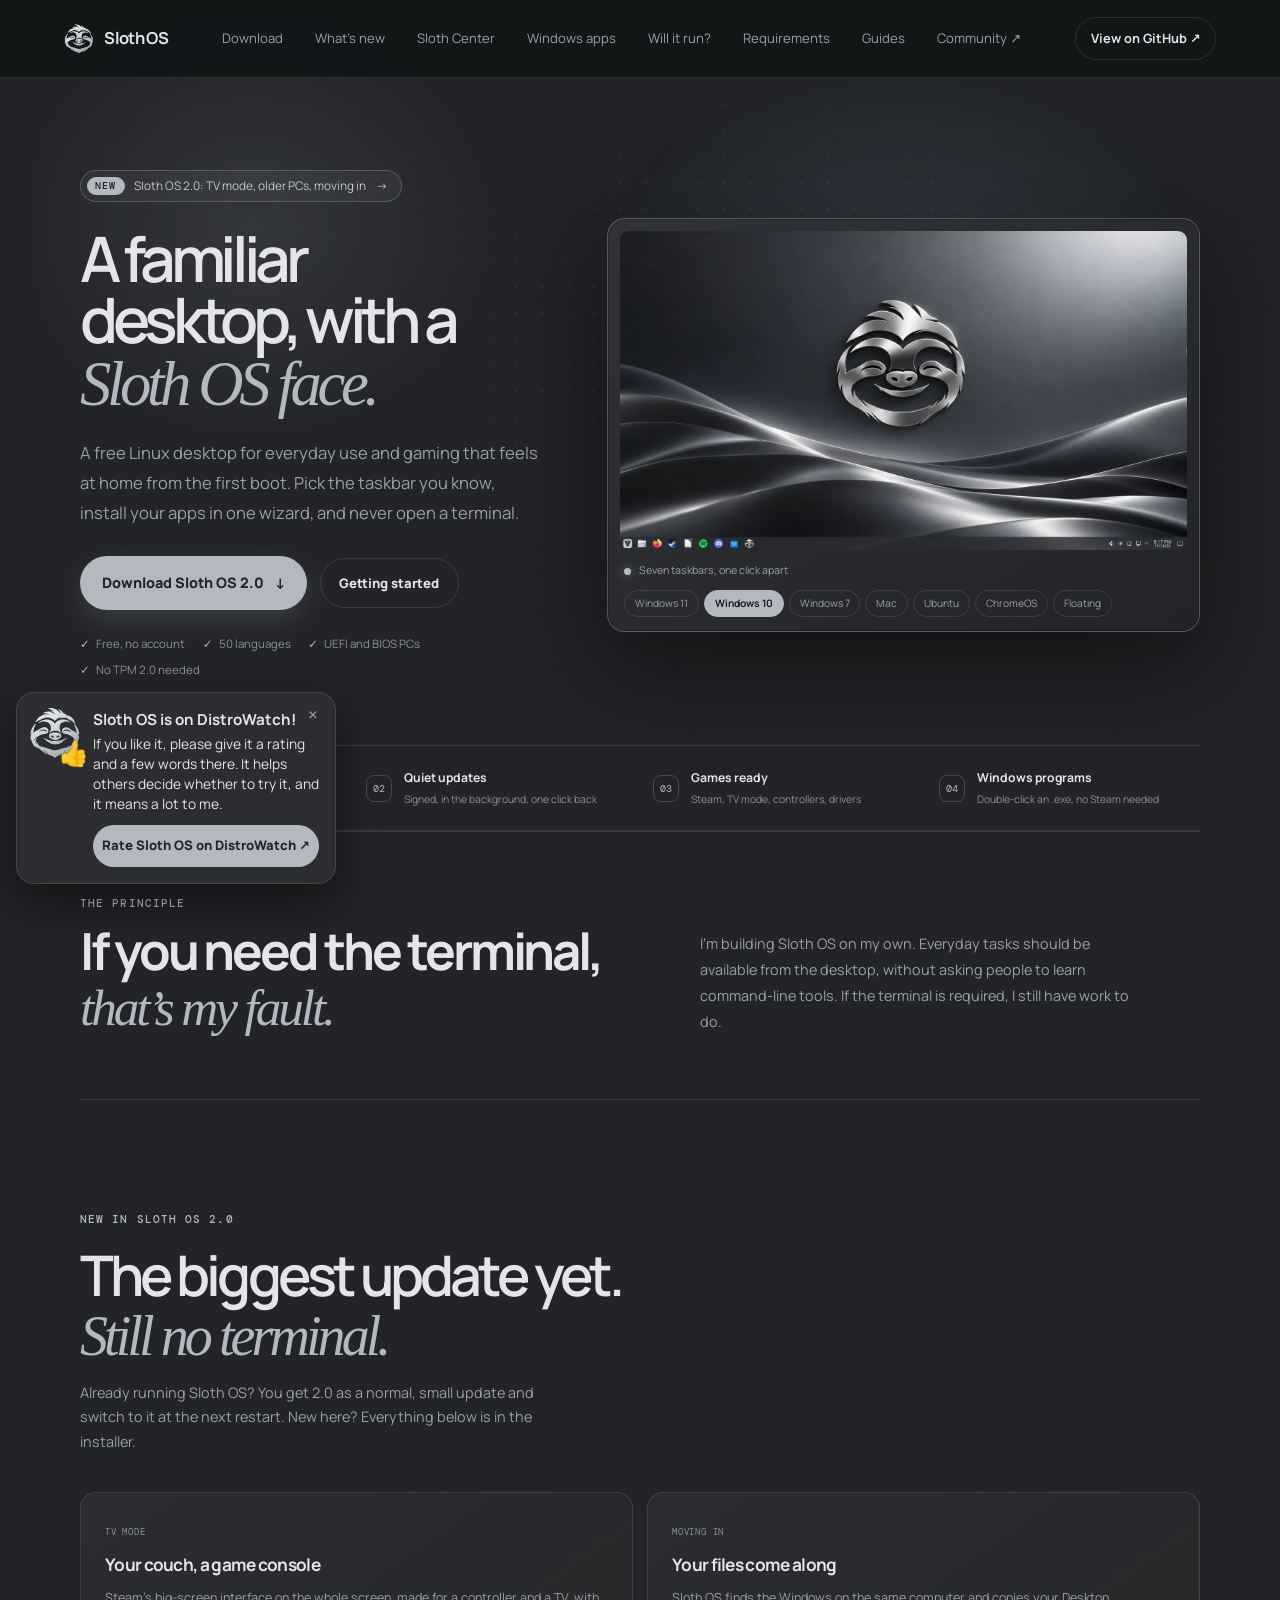
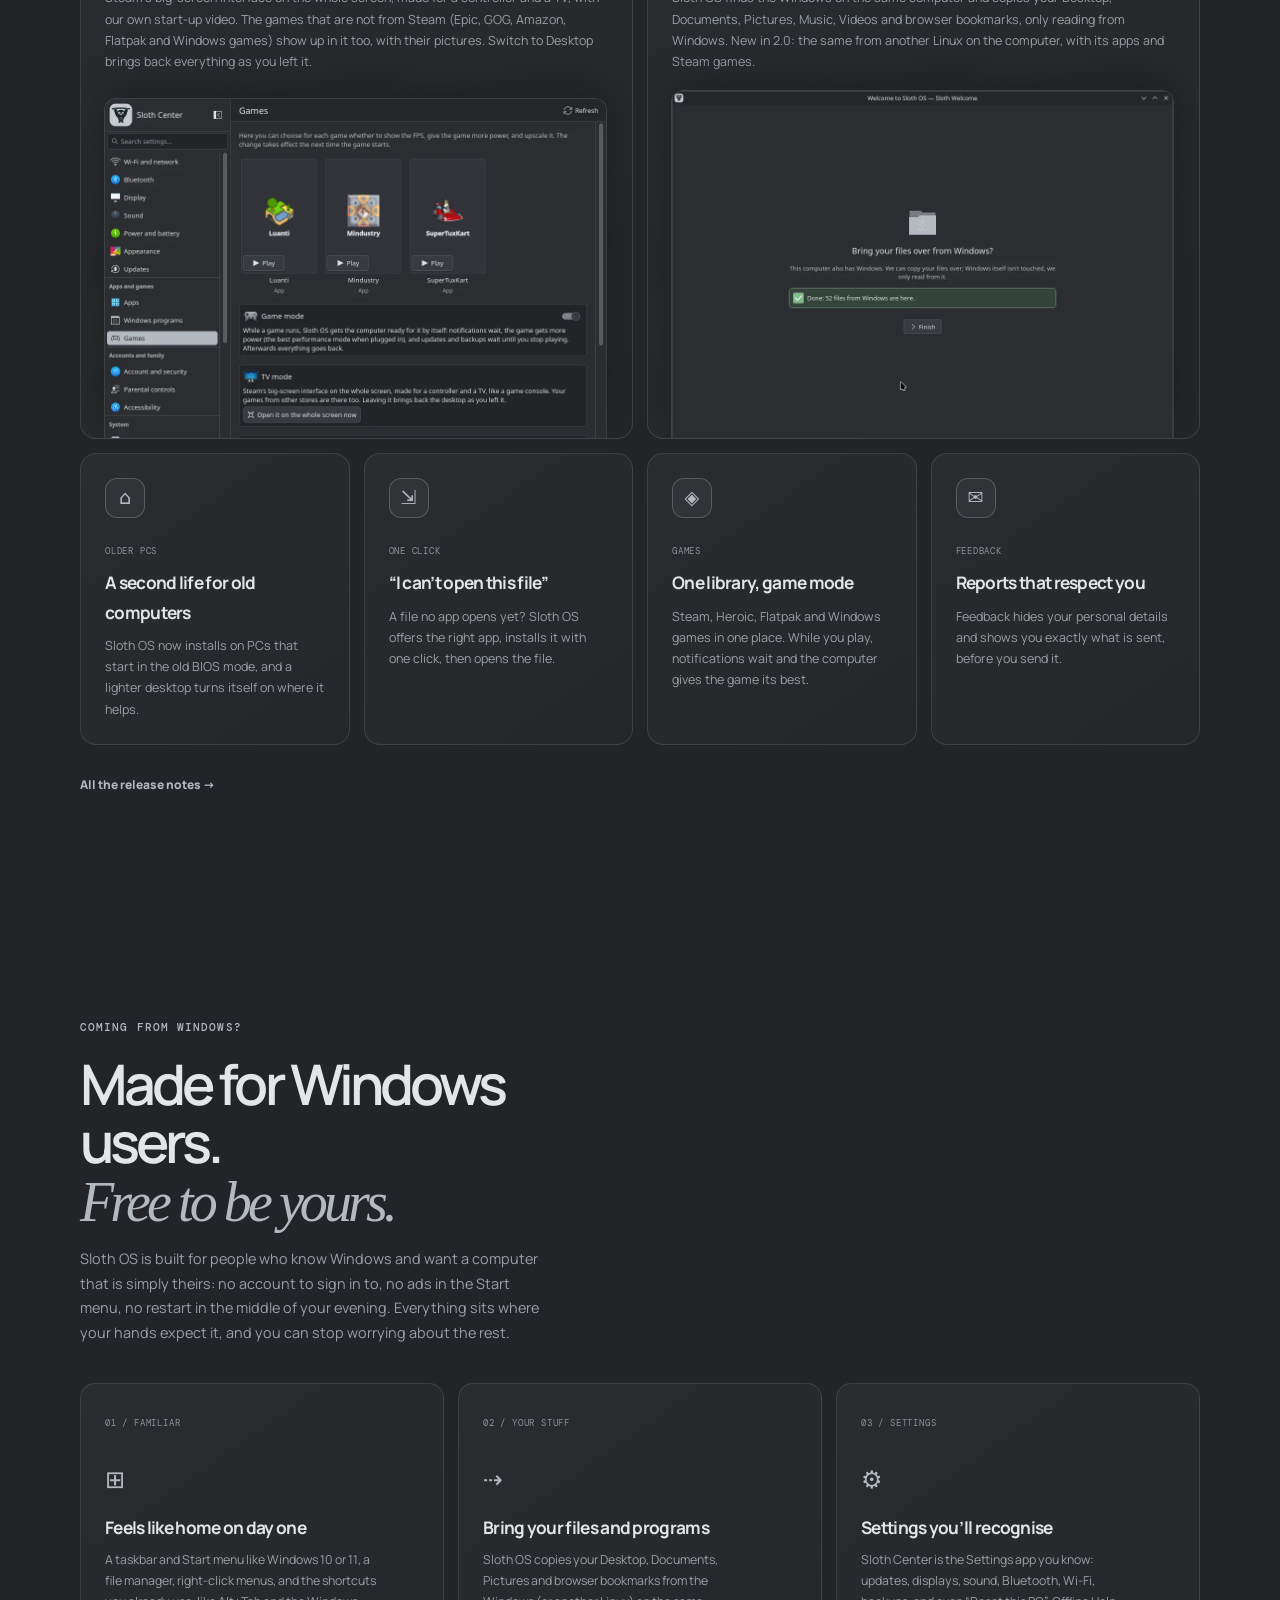
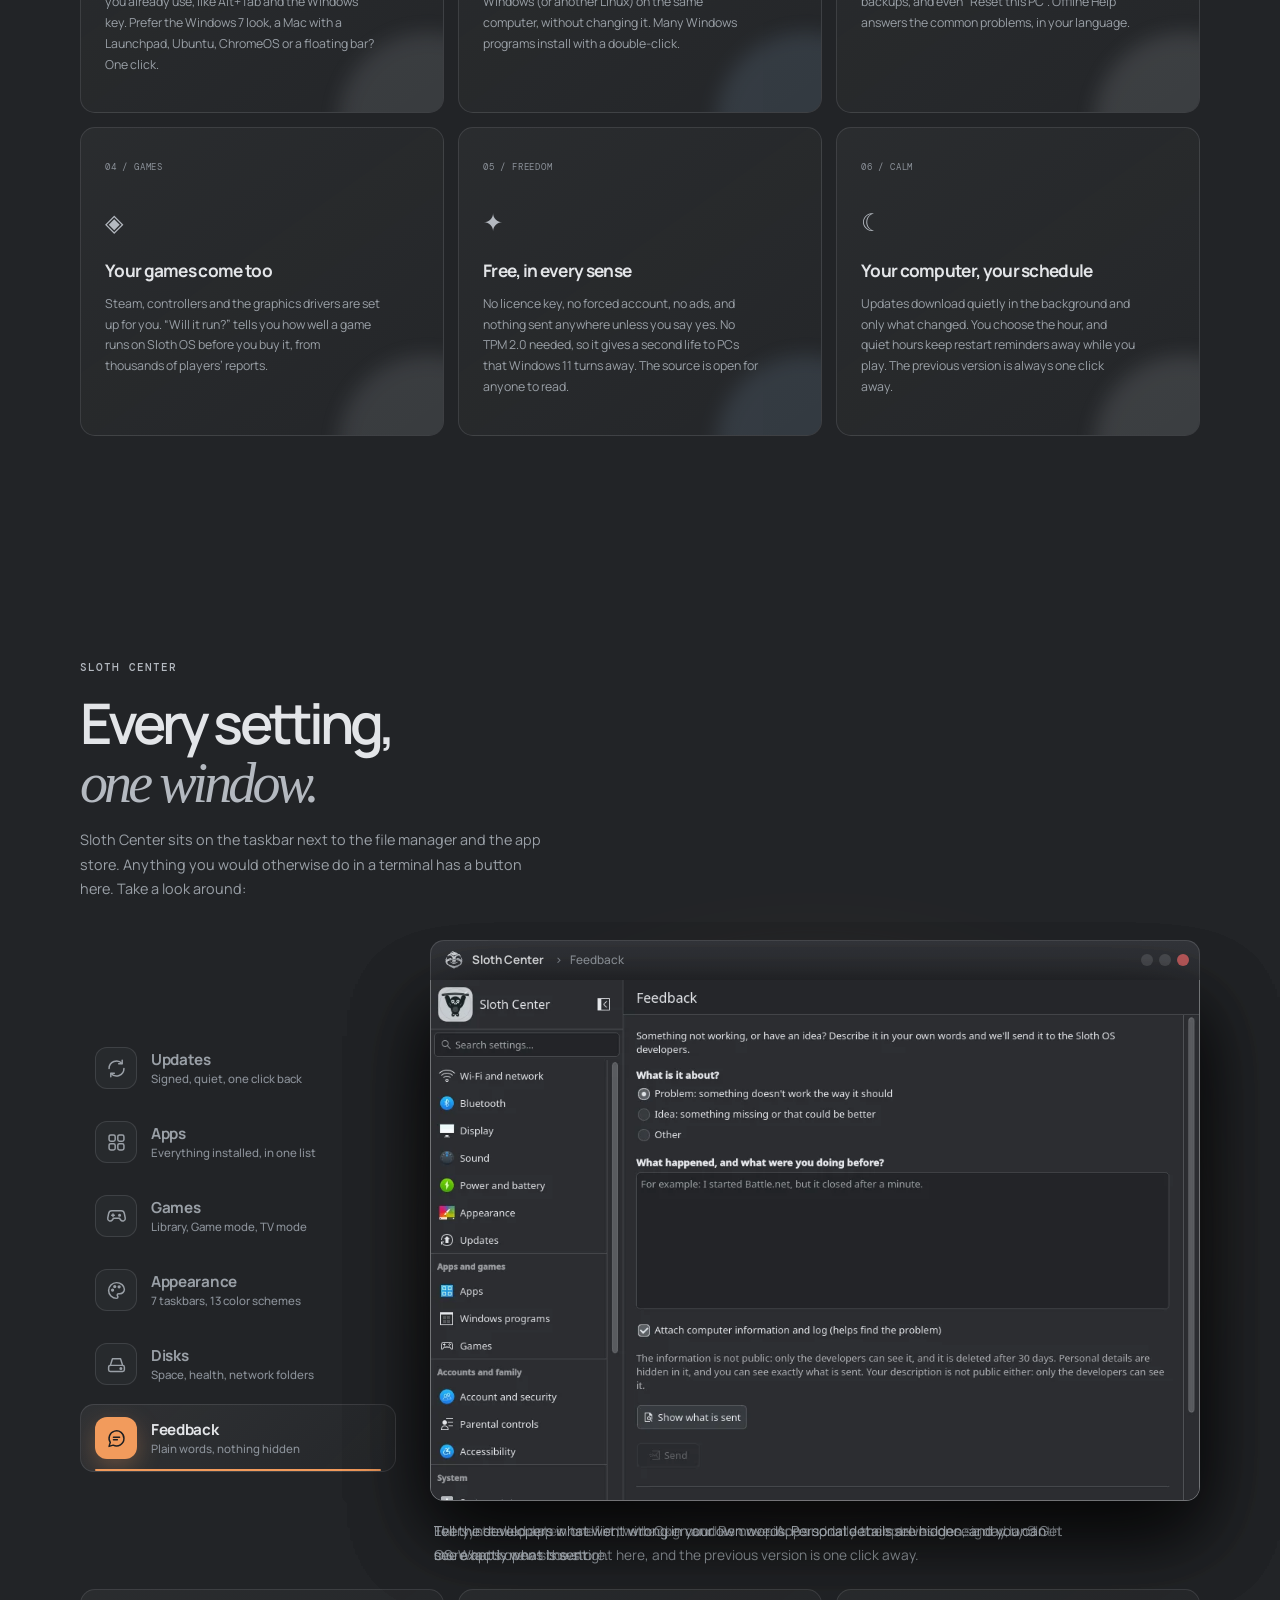
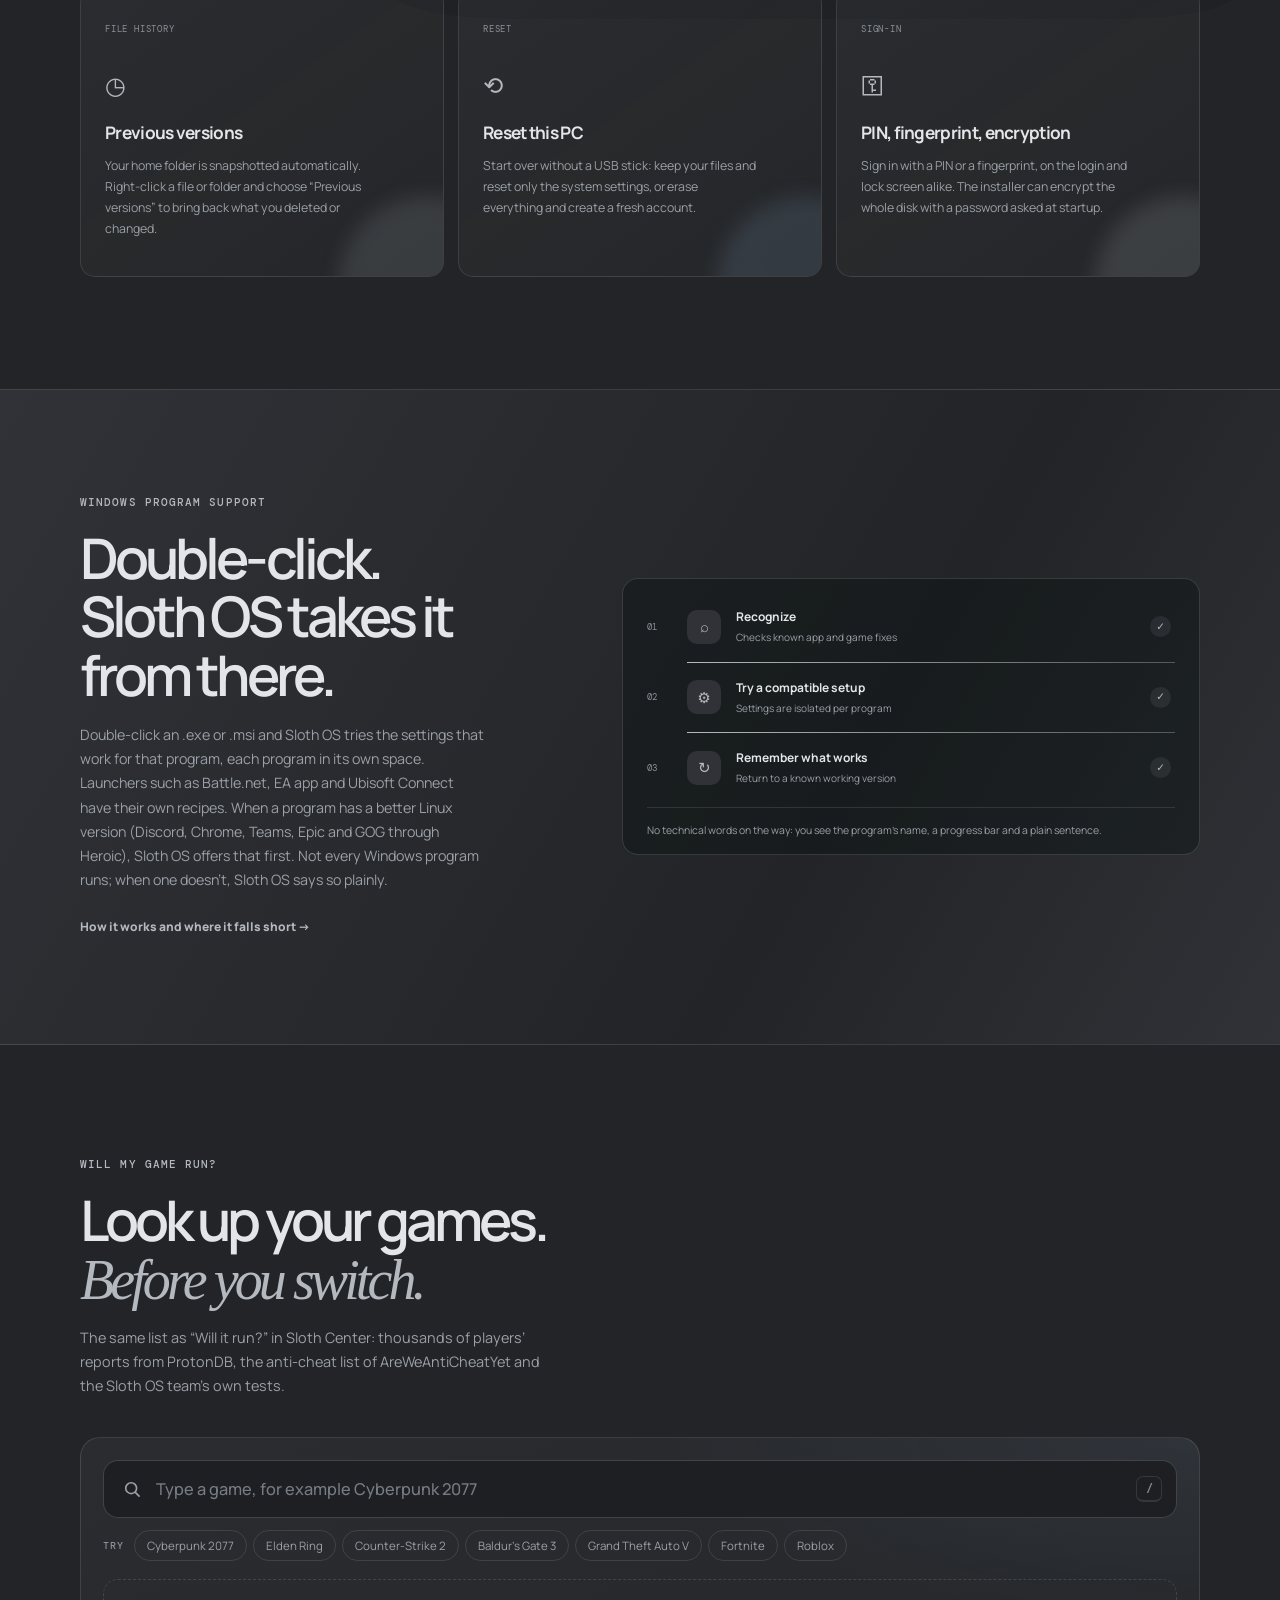
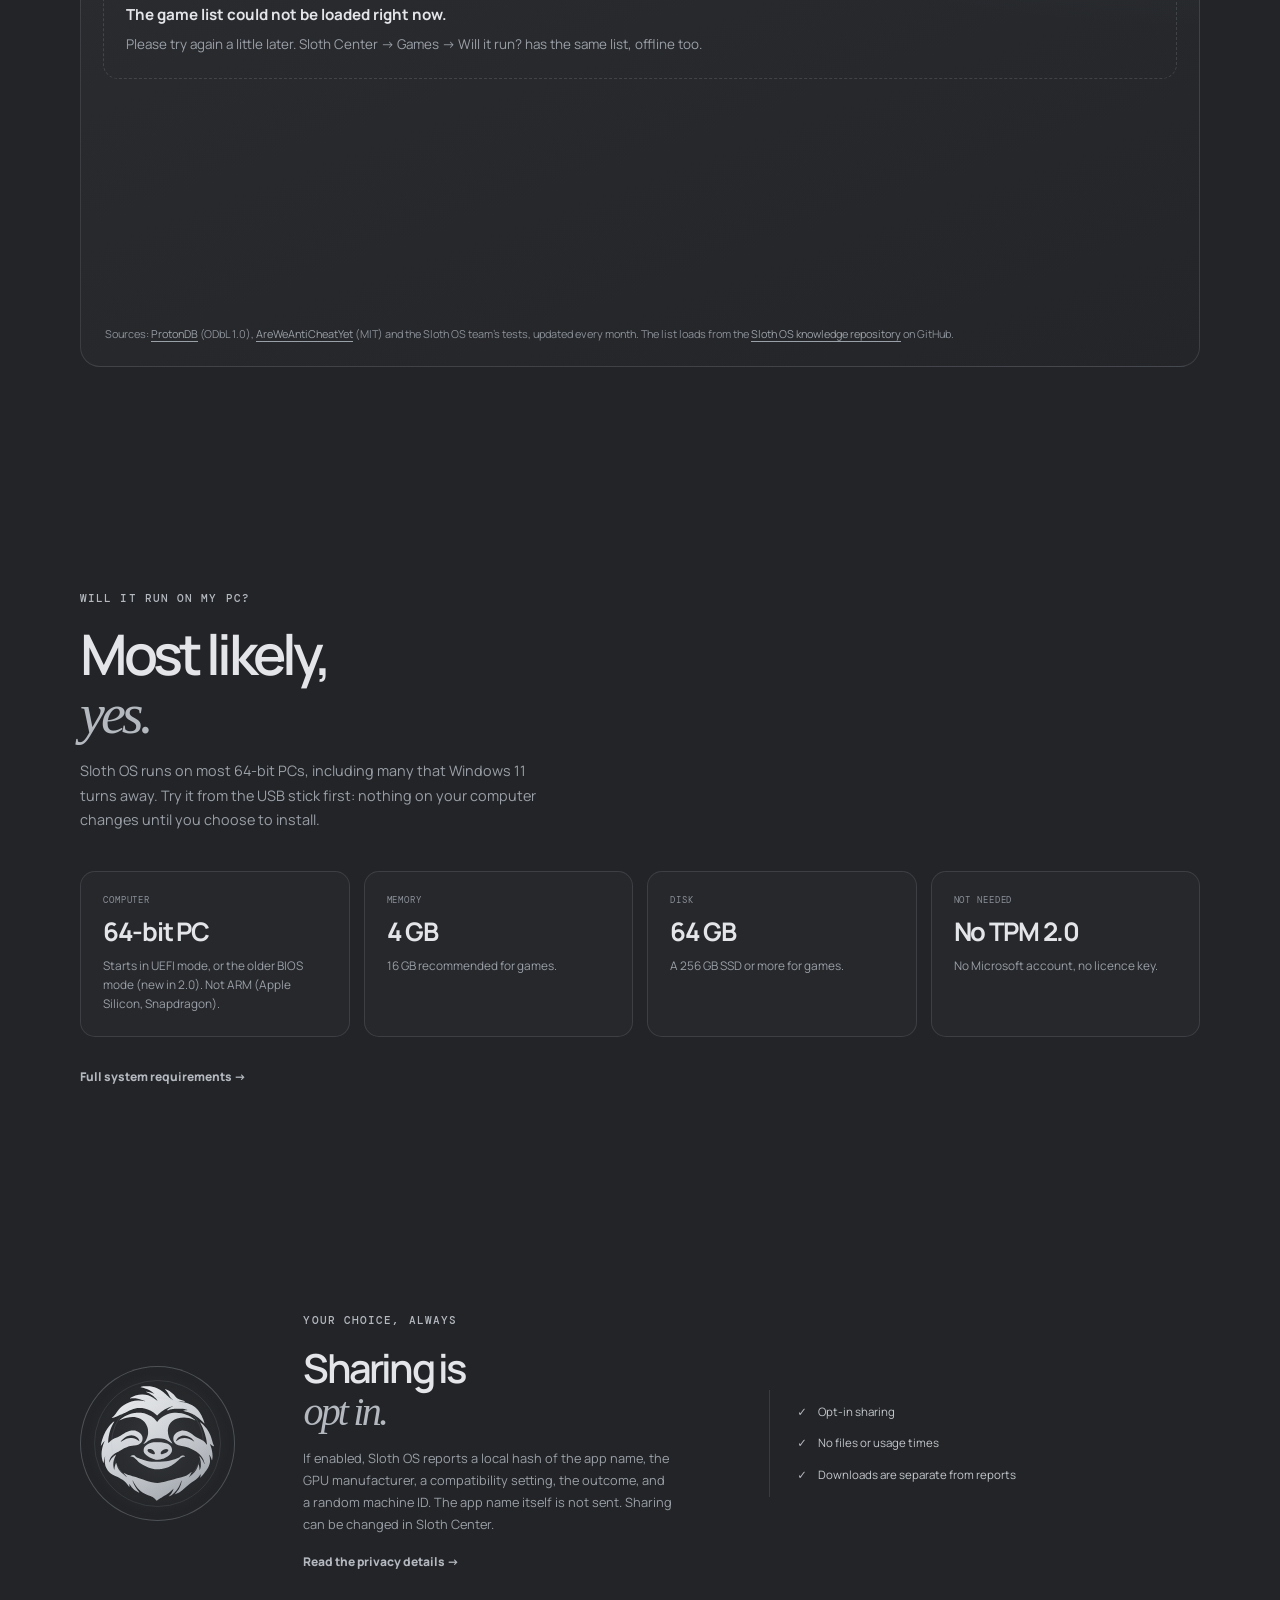
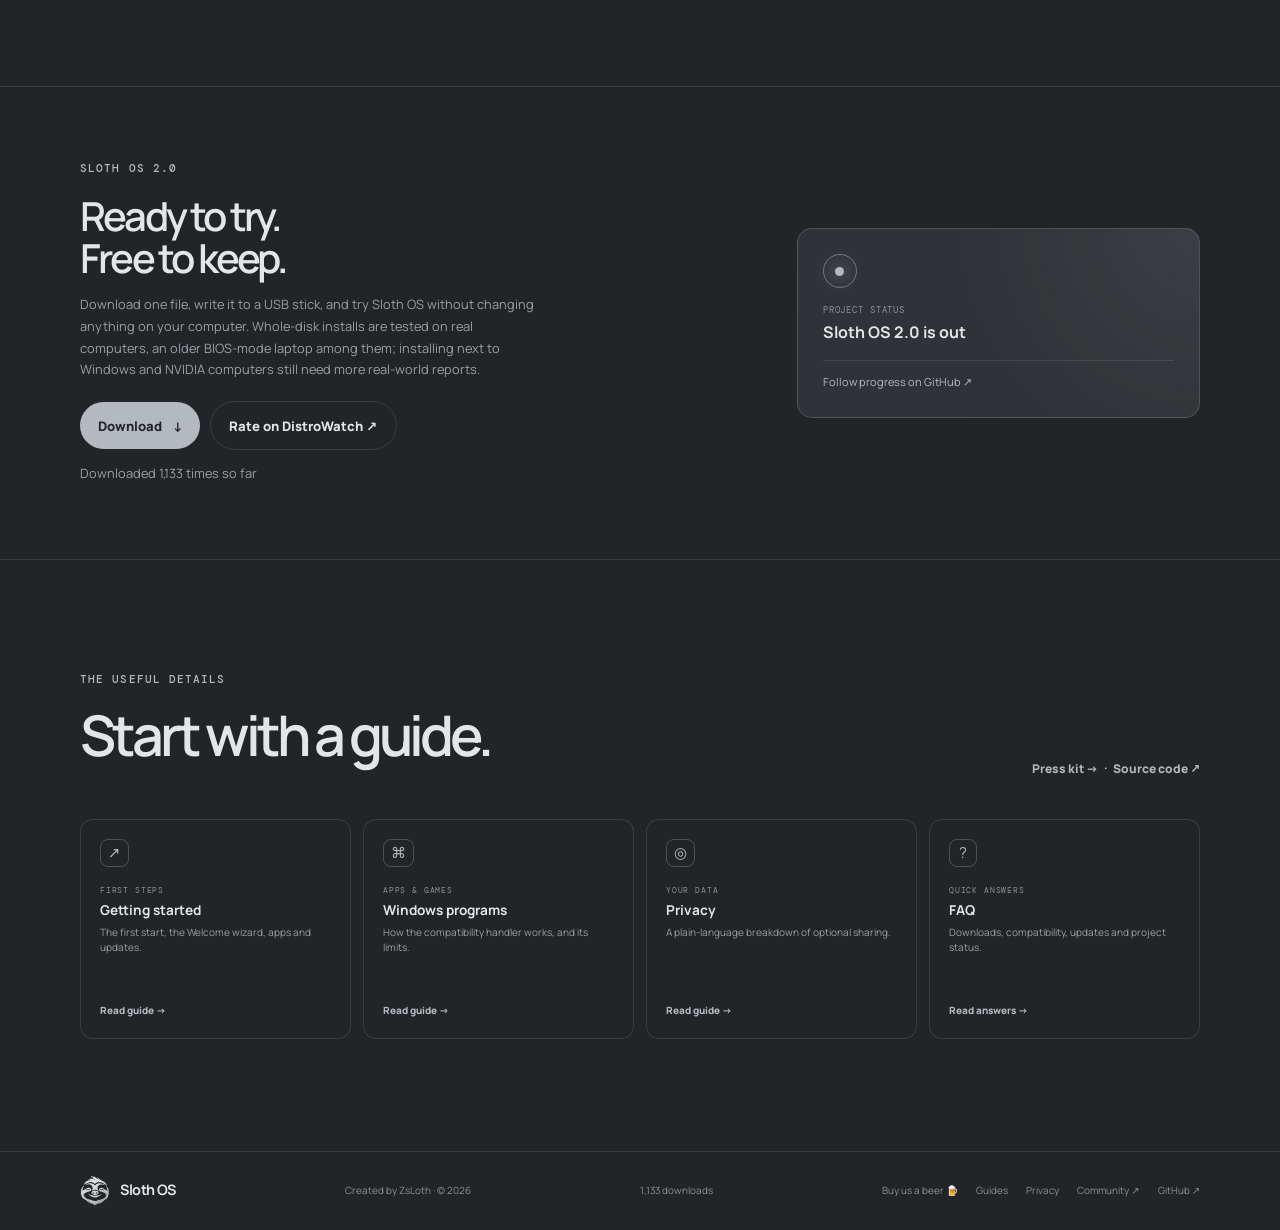
==== commit 29844c11: "Sloth Center tour: the Disks page from its top, with the drives, their health and what uses the spac" ====
--- a/docs/index.html
+++ b/docs/index.html
@@ -128,7 +128,7 @@
             <figure class="tour-panel" role="tabpanel" id="panel-apps" aria-labelledby="tab-apps"><button class="tour-shot" type="button" data-zoom="./assets/shots/v2/center-apps.webp" aria-label="Enlarge: the Apps page"><img src="./assets/shots/v2/center-apps.webp" width="1010" height="684" loading="lazy" alt="Sloth Center, Apps page: Discord, Firefox, GIMP, Heroic, LibreOffice, LocalSend, Spotify, Steam, Thunderbird, VLC and more, each with Open and Remove."></button><figcaption>Every installed app in one list, with Open and Remove. Apps update themselves once a day, and Get more apps opens the store.</figcaption></figure>
             <figure class="tour-panel" role="tabpanel" id="panel-games" aria-labelledby="tab-games"><button class="tour-shot" type="button" data-zoom="./assets/shots/v2/center-games.webp" aria-label="Enlarge: the Games page"><img src="./assets/shots/v2/center-games.webp" width="1010" height="684" loading="lazy" alt="Sloth Center, Games page: the game library with Play buttons, Game mode and TV mode."></button><figcaption>Every game in one library with a Play button, per-game FPS display and upscaling, Game mode, TV mode and “Will it run?”.</figcaption></figure>
             <figure class="tour-panel" role="tabpanel" id="panel-appearance" aria-labelledby="tab-appearance"><button class="tour-shot" type="button" data-zoom="./assets/shots/v2/center-appearance.webp" aria-label="Enlarge: the Appearance page"><img src="./assets/shots/v2/center-appearance.webp" width="1010" height="684" loading="lazy" alt="Sloth Center, Appearance page: seven taskbar layouts to click, and the color schemes below."></button><figcaption>Seven taskbar layouts and thirteen color schemes, applied the moment you click. Your pinned apps stay where they are.</figcaption></figure>
-            <figure class="tour-panel" role="tabpanel" id="panel-disks" aria-labelledby="tab-disks"><button class="tour-shot" type="button" data-zoom="./assets/shots/v2/center-disks-windows.webp" aria-label="Enlarge: the Disks page"><img src="./assets/shots/v2/center-disks-windows.webp" width="1010" height="684" loading="lazy" alt="Sloth Center, Disks page: networks, Delete unneeded files, and Bring files over from Windows."></button><figcaption>What uses the space, the disks’ health, network folders, sharing a folder with the computers at home, cleaning up, and bringing files over from Windows.</figcaption></figure>
+            <figure class="tour-panel" role="tabpanel" id="panel-disks" aria-labelledby="tab-disks"><button class="tour-shot" type="button" data-zoom="./assets/shots/v2/center-disks.webp" aria-label="Enlarge: the Disks page"><img src="./assets/shots/v2/center-disks.webp" width="1010" height="684" loading="lazy" alt="Sloth Center, Disks page: what uses the space in colors, a 1 TB SSD and a 2 TB hard disk, both healthy, with their temperature and free space, network folders, sharing a folder, and Delete unneeded files."></button><figcaption>What uses the space, the disks’ health, network folders, sharing a folder with the computers at home, cleaning up, and bringing files over from Windows.</figcaption></figure>
             <figure class="tour-panel" role="tabpanel" id="panel-feedback" aria-labelledby="tab-feedback"><button class="tour-shot" type="button" data-zoom="./assets/shots/v2/center-feedback.webp" aria-label="Enlarge: the Feedback page"><img src="./assets/shots/v2/center-feedback.webp" width="1010" height="684" loading="lazy" alt="Sloth Center, Feedback page: problem, idea or other, a box to describe what happened, and Show what is sent."></button><figcaption>Tell the developers what went wrong in your own words. Personal details are hidden, and you can see exactly what is sent.</figcaption></figure>
           </div>
         </div>
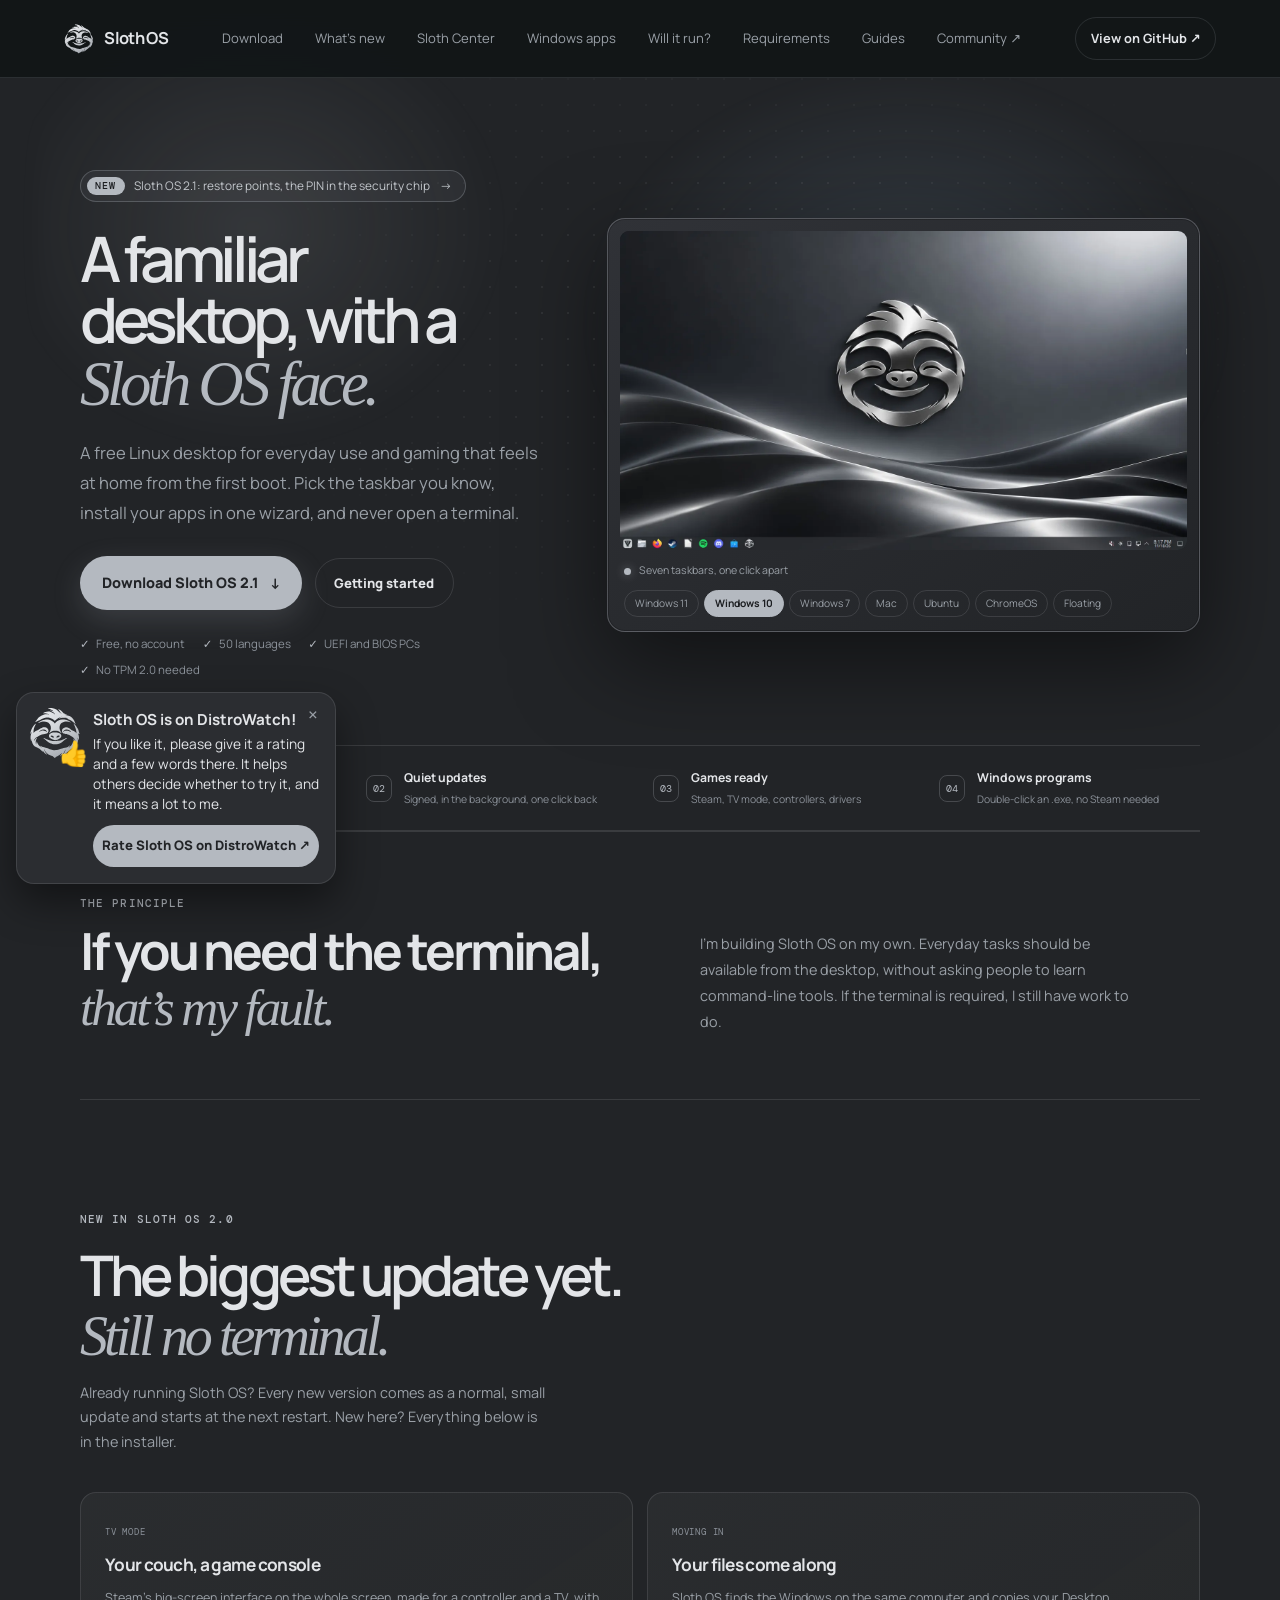
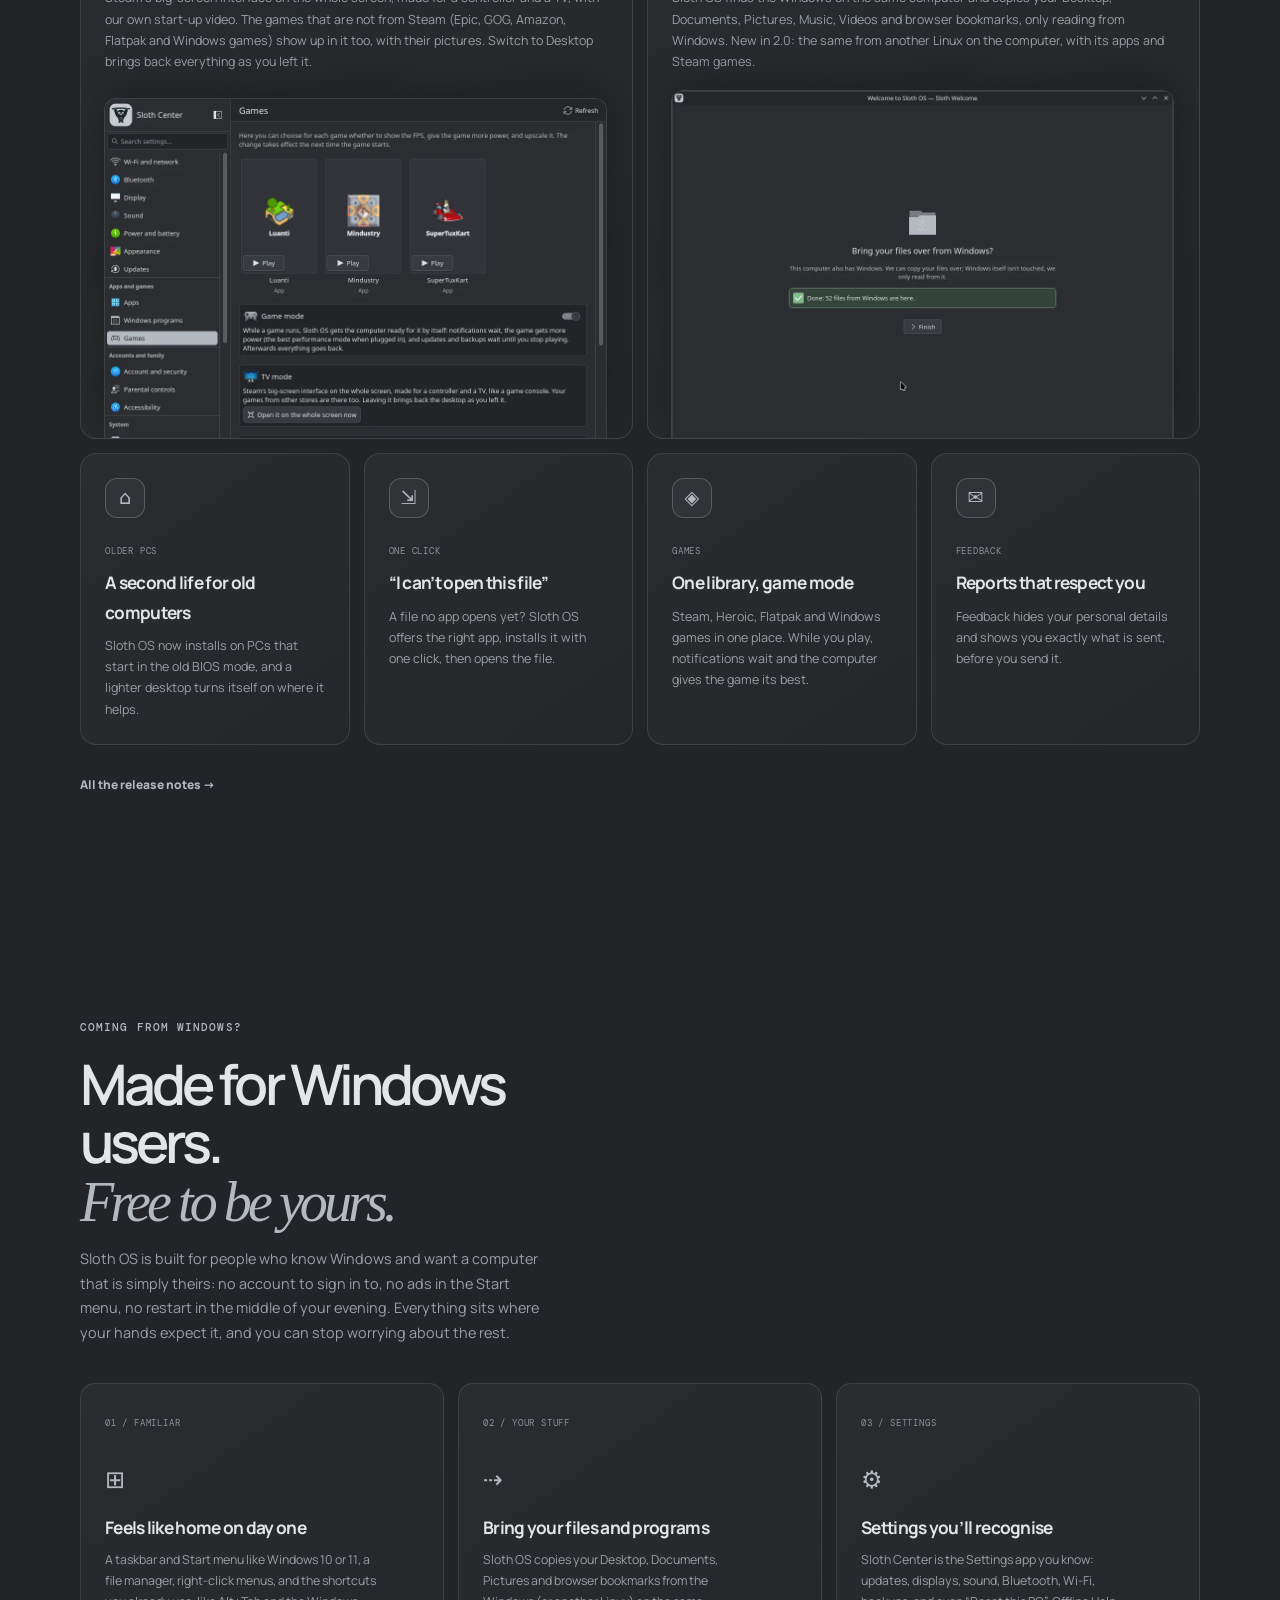
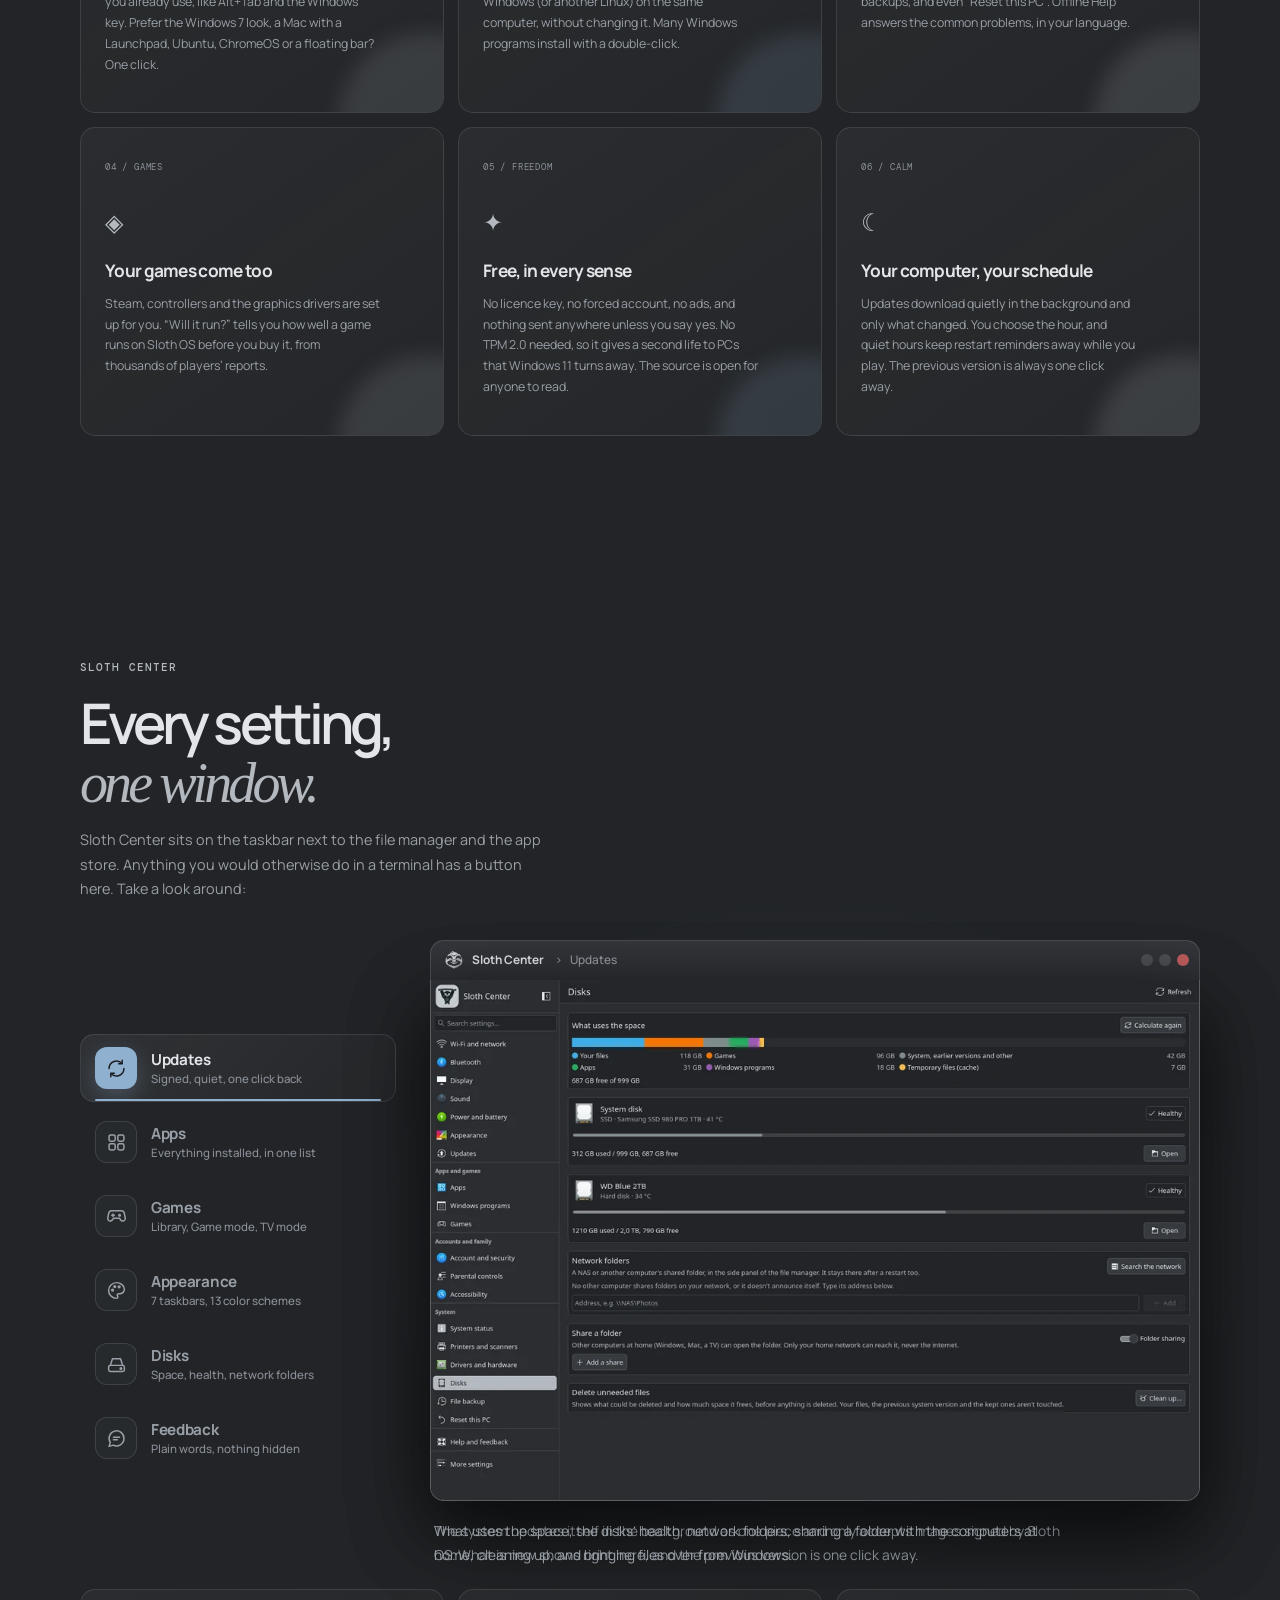
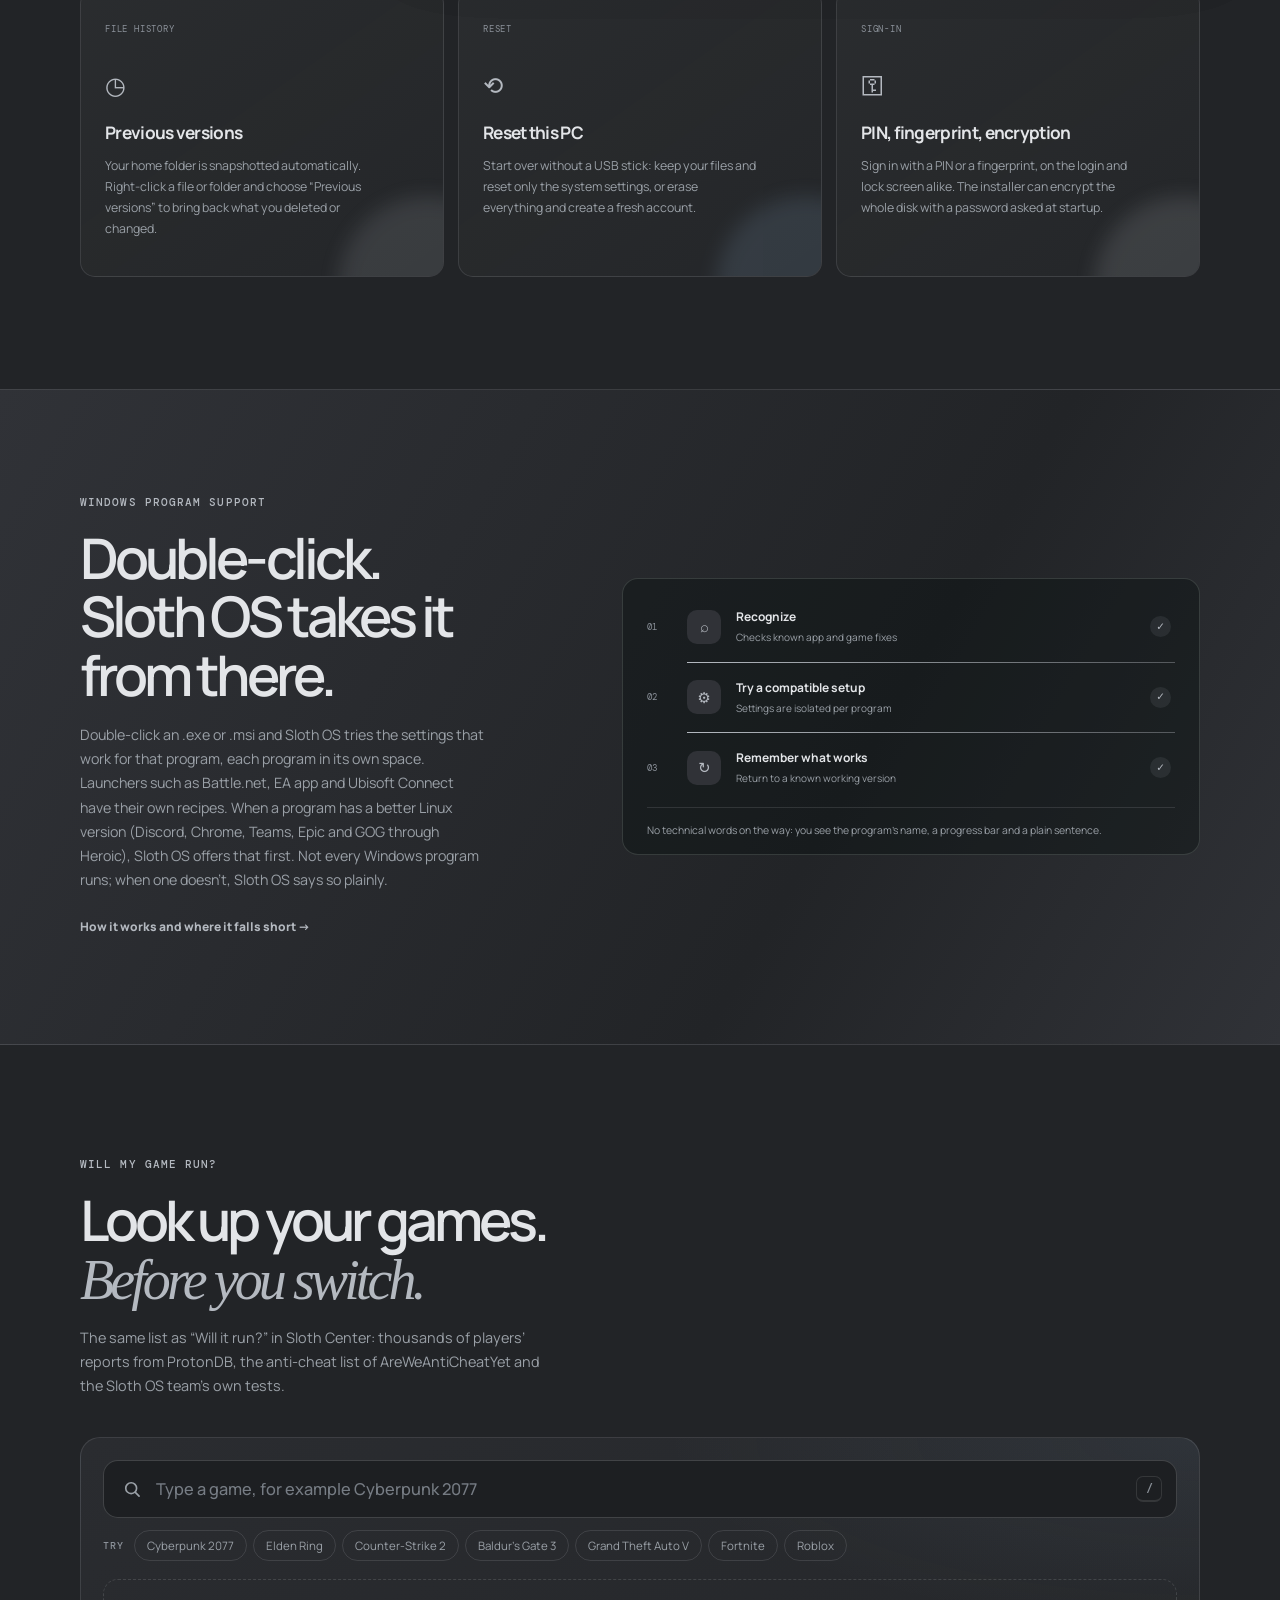
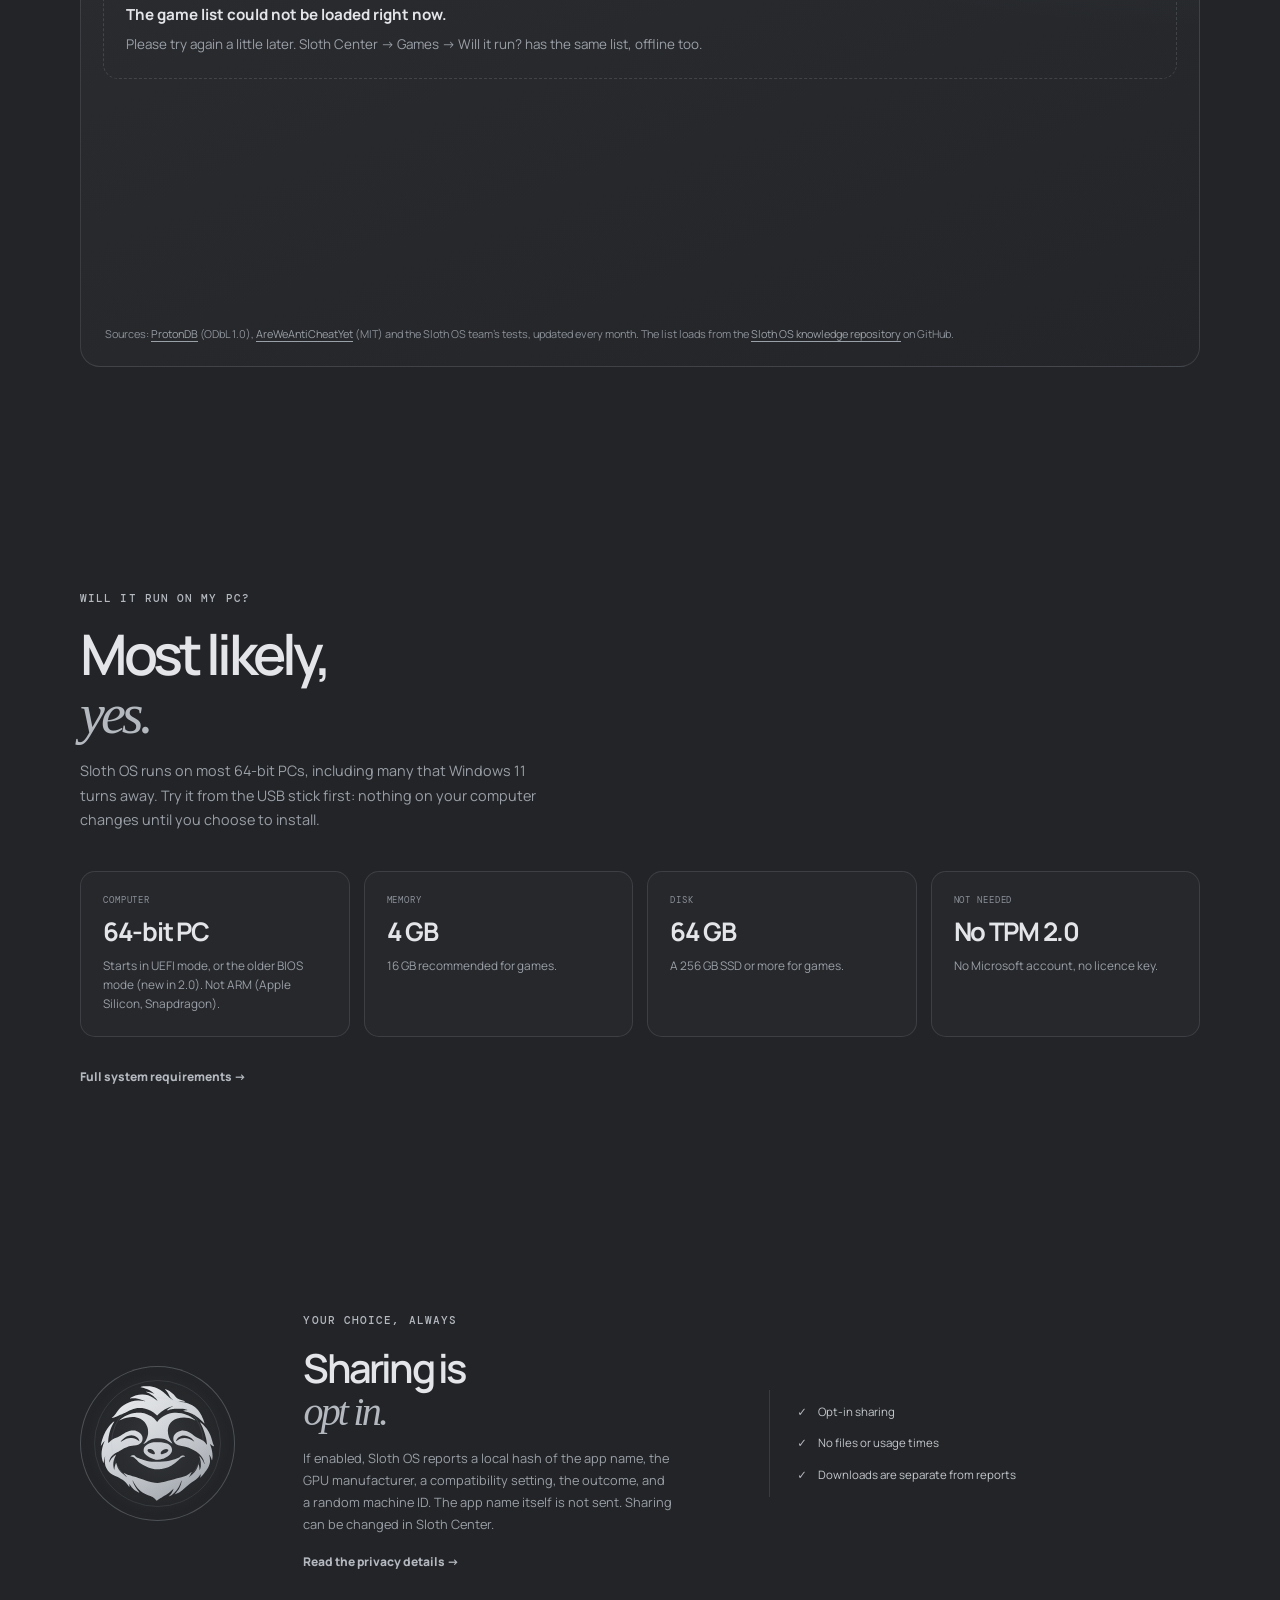
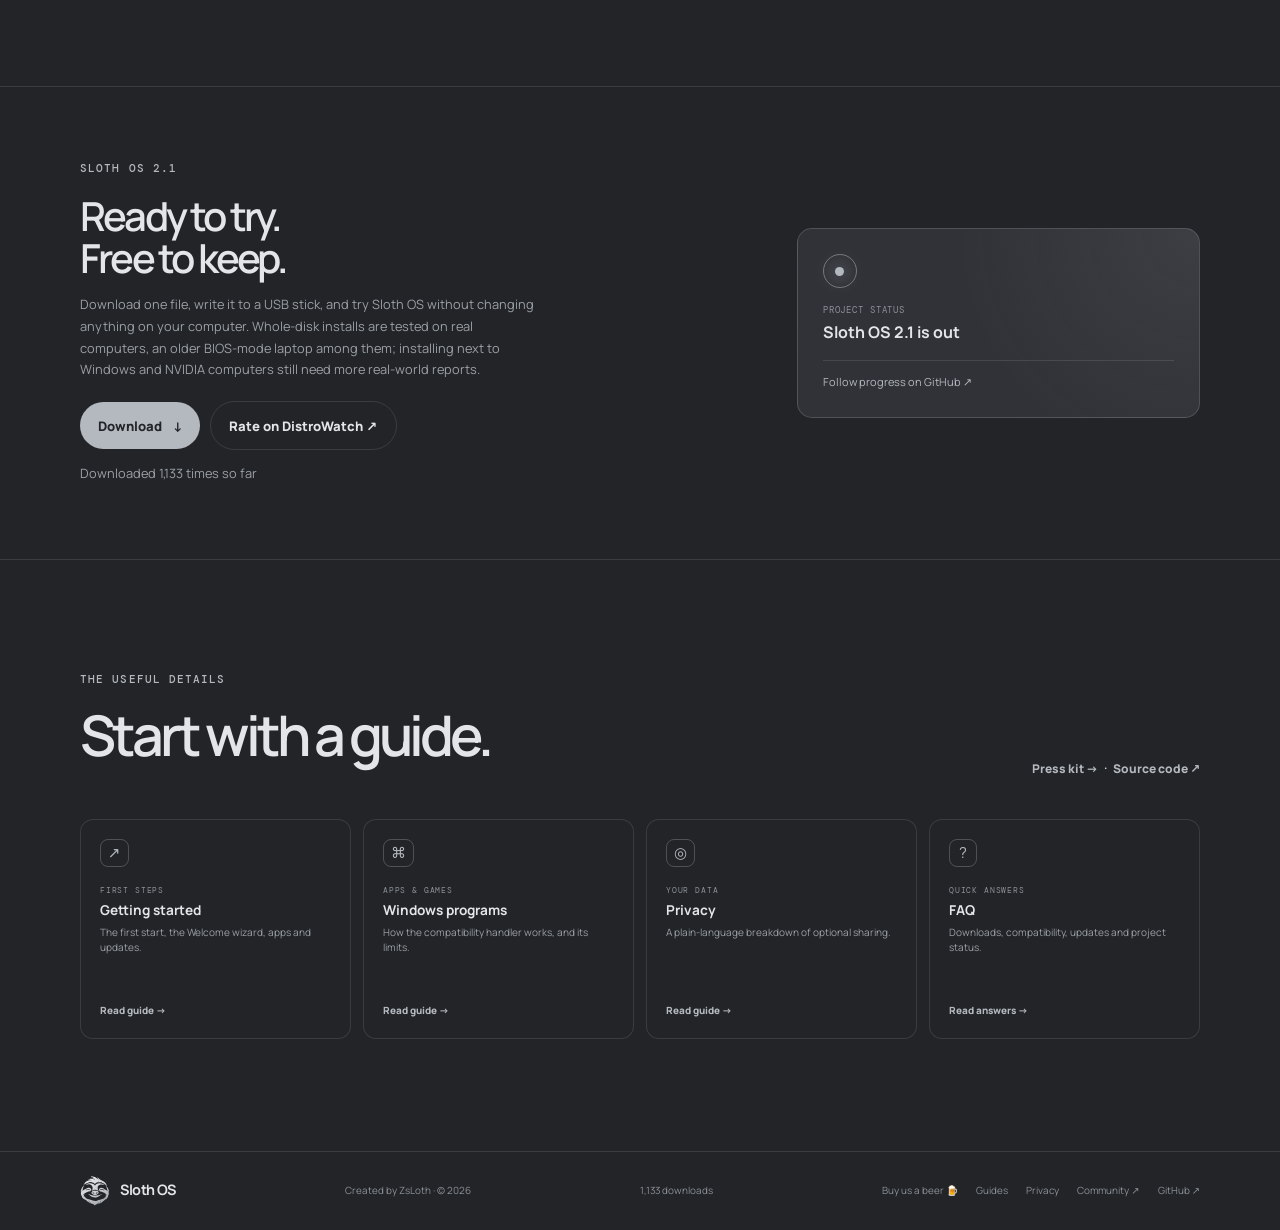
==== commit aafa6b7a: "Sloth OS 2.1: download, checksum and release notes Co-Authored-By: Claude Opus 5.5 <noreply@anthropi" ====
--- a/docs/index.html
+++ b/docs/index.html
@@ -4,12 +4,12 @@
   <meta charset="utf-8">
   <meta name="viewport" content="width=device-width, initial-scale=1">
   <meta name="theme-color" content="#222427">
-  <meta name="description" content="Sloth OS 2.0: a free Linux desktop for everyday use and gaming that feels familiar from the first boot. Seven taskbar layouts, TV mode, Windows programs with a double-click, quiet updates, 50 languages.">
+  <meta name="description" content="Sloth OS 2.1: a free Linux desktop for everyday use and gaming that feels familiar from the first boot. Seven taskbar layouts, TV mode, Windows programs with a double-click, quiet updates, 50 languages.">
   <title>Sloth OS — A familiar desktop, in silver</title>
   <link rel="canonical" href="https://sloth-os-linux.github.io/">
   <meta property="og:type" content="website">
   <meta property="og:site_name" content="Sloth OS">
-  <meta property="og:title" content="Sloth OS 2.0 — A familiar desktop, in silver">
+  <meta property="og:title" content="Sloth OS 2.1 — A familiar desktop, in silver">
   <meta property="og:description" content="A free Linux desktop for everyday use and gaming. Seven taskbar layouts, TV mode, Windows programs with a double-click, and no terminal needed.">
   <meta property="og:url" content="https://sloth-os-linux.github.io/">
   <meta property="og:image" content="https://sloth-os-linux.github.io/assets/og-image.jpg">
@@ -38,11 +38,11 @@
   <main id="main">
     <section class="hero hero-20 section-wrap">
       <div class="hero-copy">
-        <a class="release-pill" href="#new"><span class="pill-tag">New</span> Sloth OS 2.0: TV mode, older PCs, moving in <span aria-hidden="true">→</span></a>
+        <a class="release-pill" href="./download.html#whats-new"><span class="pill-tag">New</span> Sloth OS 2.1: restore points, the PIN in the security chip <span aria-hidden="true">→</span></a>
         <h1>A familiar<br>desktop, with a<br><span>Sloth OS face.</span></h1>
         <p class="hero-lede">A free Linux desktop for everyday use and gaming that feels at home from the first boot. Pick the taskbar you know, install your apps in one wizard, and never open a terminal.</p>
         <div class="hero-actions">
-          <a class="button button-primary button-big" href="./download.html">Download Sloth OS 2.0 <span aria-hidden="true">↓</span></a>
+          <a class="button button-primary button-big" href="./download.html">Download Sloth OS 2.1 <span aria-hidden="true">↓</span></a>
           <a class="button button-quiet" href="./getting-started.html">Getting started</a>
         </div>
         <ul class="hero-meta" aria-label="At a glance">
@@ -79,7 +79,7 @@
     </section>
 
     <section class="section-wrap content-section" id="new">
-      <div class="section-heading reveal"><p class="eyebrow">New in Sloth OS 2.0</p><h2>The biggest update yet.<br><em>Still no terminal.</em></h2><p>Already running Sloth OS? You get 2.0 as a normal, small update and switch to it at the next restart. New here? Everything below is in the installer.</p></div>
+      <div class="section-heading reveal"><p class="eyebrow">New in Sloth OS 2.0</p><h2>The biggest update yet.<br><em>Still no terminal.</em></h2><p>Already running Sloth OS? Every new version comes as a normal, small update and starts at the next restart. New here? Everything below is in the installer.</p></div>
       <div class="new-grid">
         <article class="new-card new-wide reveal">
           <div class="new-text"><span class="card-number">TV MODE</span><h3>Your couch, a game console</h3><p>Steam’s big-screen interface on the whole screen, made for a controller and a TV, with our own start-up video. The games that are not from Steam (Epic, GOG, Amazon, Flatpak and Windows games) show up in it too, with their pictures. Switch to Desktop brings back everything as you left it.</p></div>
@@ -197,8 +197,8 @@
 
     <section class="release-section">
       <div class="section-wrap release-card">
-        <div class="reveal"><p class="eyebrow">Sloth OS 2.0</p><h2>Ready to try.<br>Free to keep.</h2><p>Download one file, write it to a USB stick, and try Sloth OS without changing anything on your computer. Whole-disk installs are tested on real computers, an older BIOS-mode laptop among them; installing next to Windows and NVIDIA computers still need more real-world reports.</p><a class="button button-primary" href="./download.html">Download <span aria-hidden="true">↓</span></a><a class="button button-quiet" href="https://distrowatch.com/dwres.php?resource=ratings&amp;distro=sloth" rel="noopener">Rate on DistroWatch ↗</a><p class="download-count" data-downloads hidden></p></div>
-        <div class="release-status reveal"><span class="status-ring"><i></i></span><small>PROJECT STATUS</small><b>Sloth OS 2.0 is out</b><span class="status-rule"></span><a href="https://github.com/Sloth-OS-Linux/sloth-os">Follow progress on GitHub ↗</a><div class="tally-spot" data-visitors hidden></div></div>
+        <div class="reveal"><p class="eyebrow">Sloth OS 2.1</p><h2>Ready to try.<br>Free to keep.</h2><p>Download one file, write it to a USB stick, and try Sloth OS without changing anything on your computer. Whole-disk installs are tested on real computers, an older BIOS-mode laptop among them; installing next to Windows and NVIDIA computers still need more real-world reports.</p><a class="button button-primary" href="./download.html">Download <span aria-hidden="true">↓</span></a><a class="button button-quiet" href="https://distrowatch.com/dwres.php?resource=ratings&amp;distro=sloth" rel="noopener">Rate on DistroWatch ↗</a><p class="download-count" data-downloads hidden></p></div>
+        <div class="release-status reveal"><span class="status-ring"><i></i></span><small>PROJECT STATUS</small><b>Sloth OS 2.1 is out</b><span class="status-rule"></span><a href="https://github.com/Sloth-OS-Linux/sloth-os">Follow progress on GitHub ↗</a><div class="tally-spot" data-visitors hidden></div></div>
       </div>
     </section>
 
